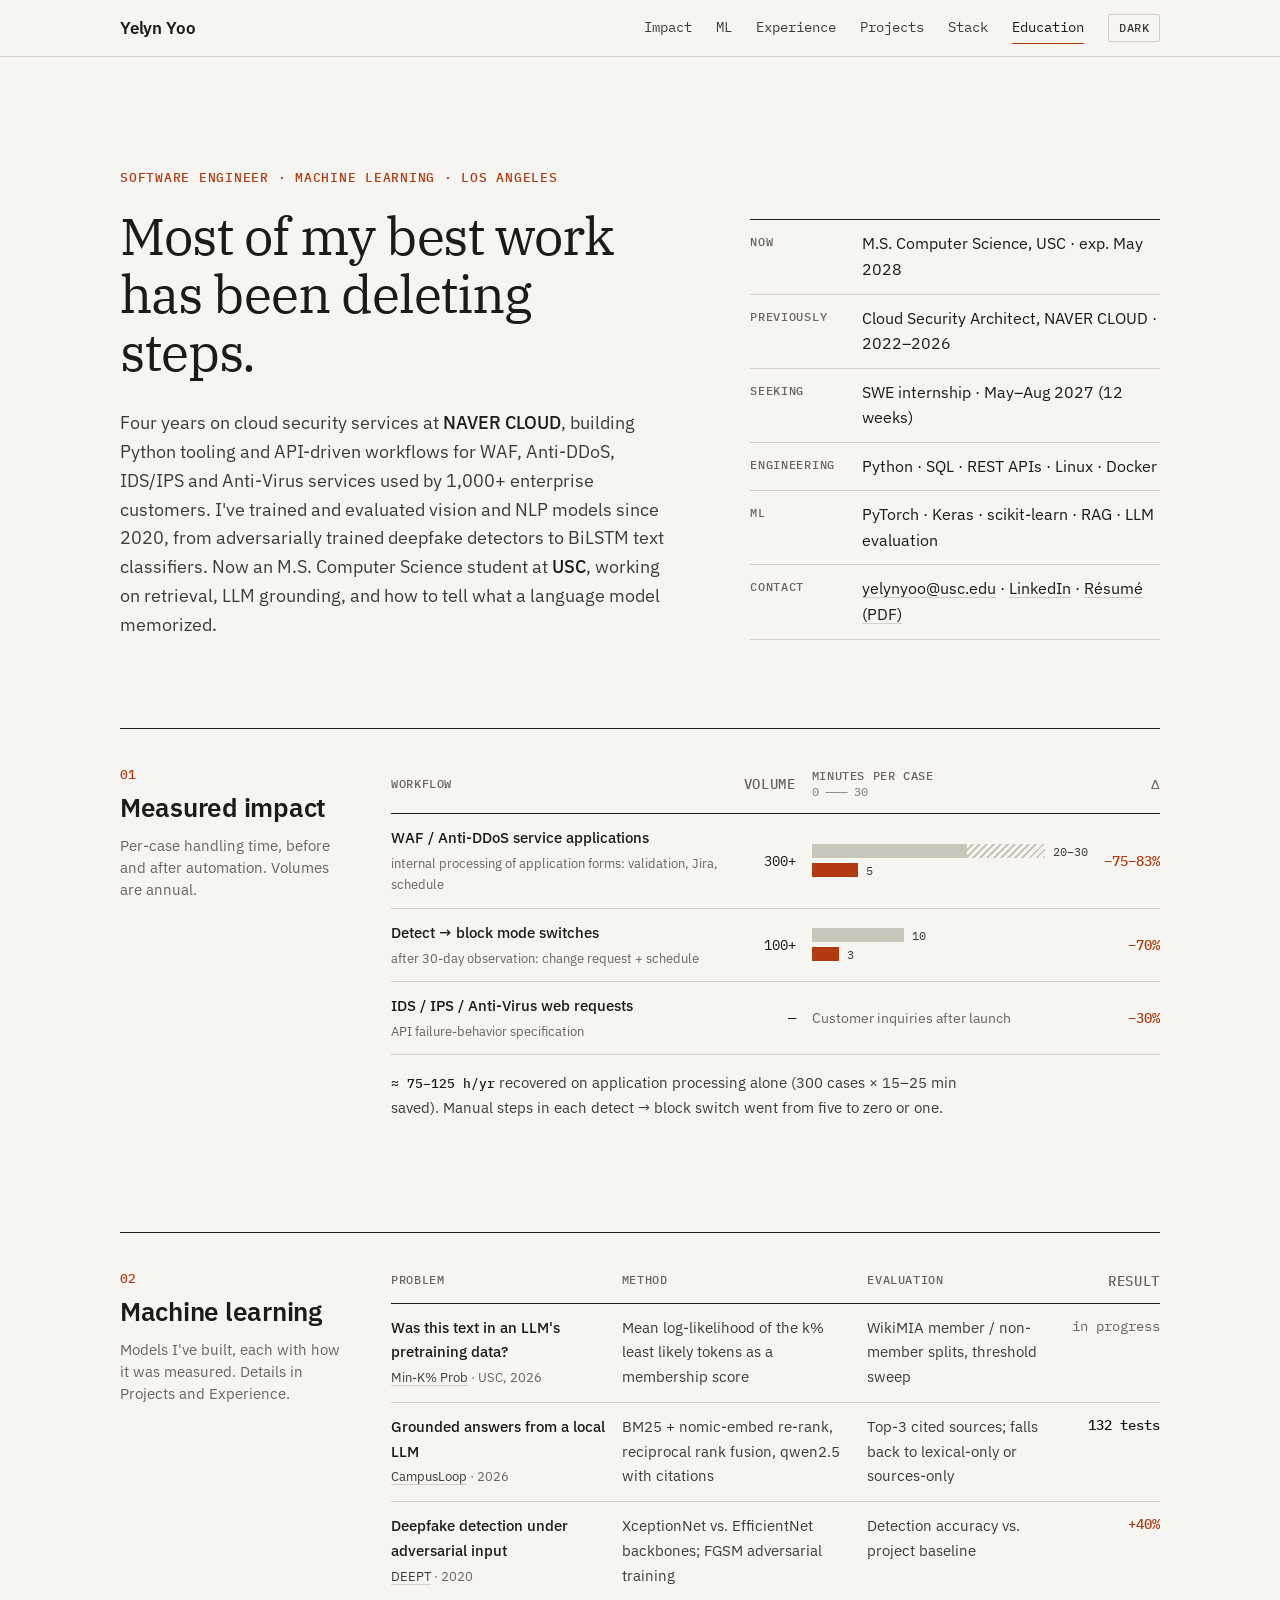
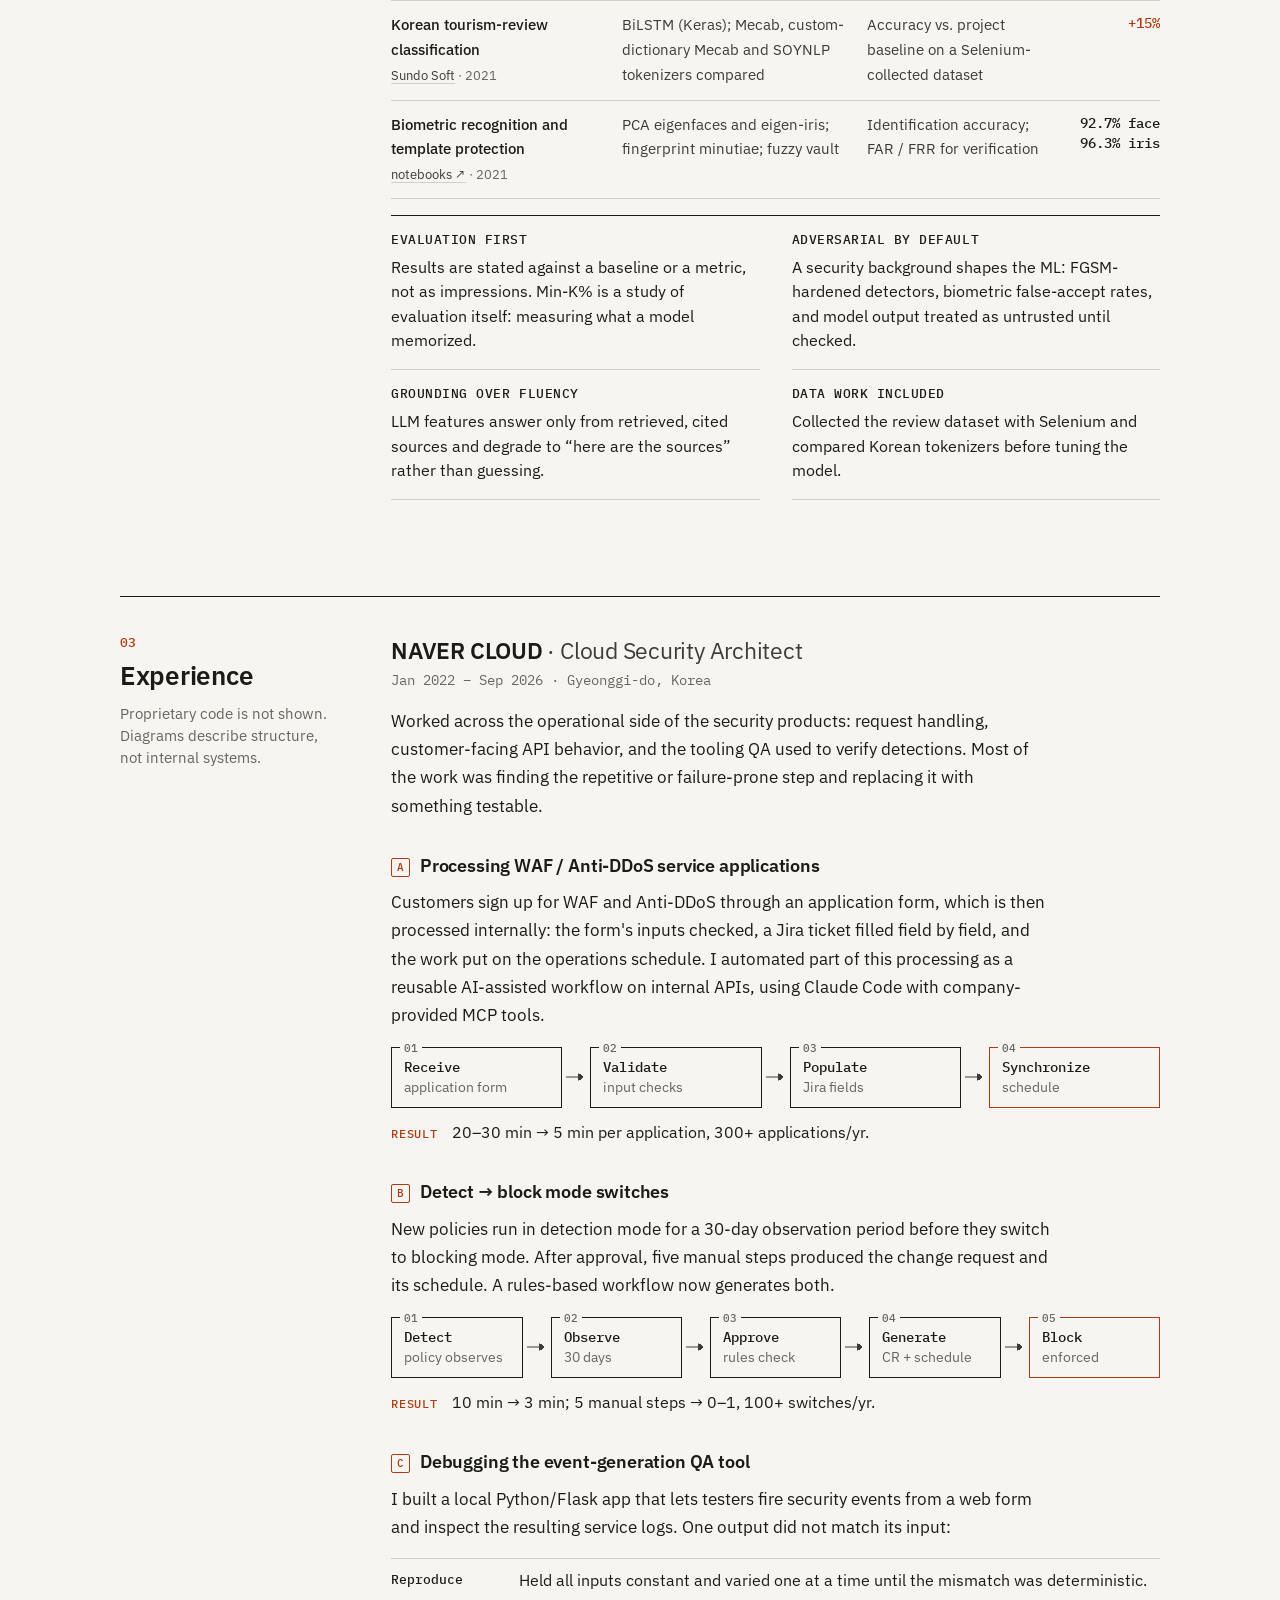
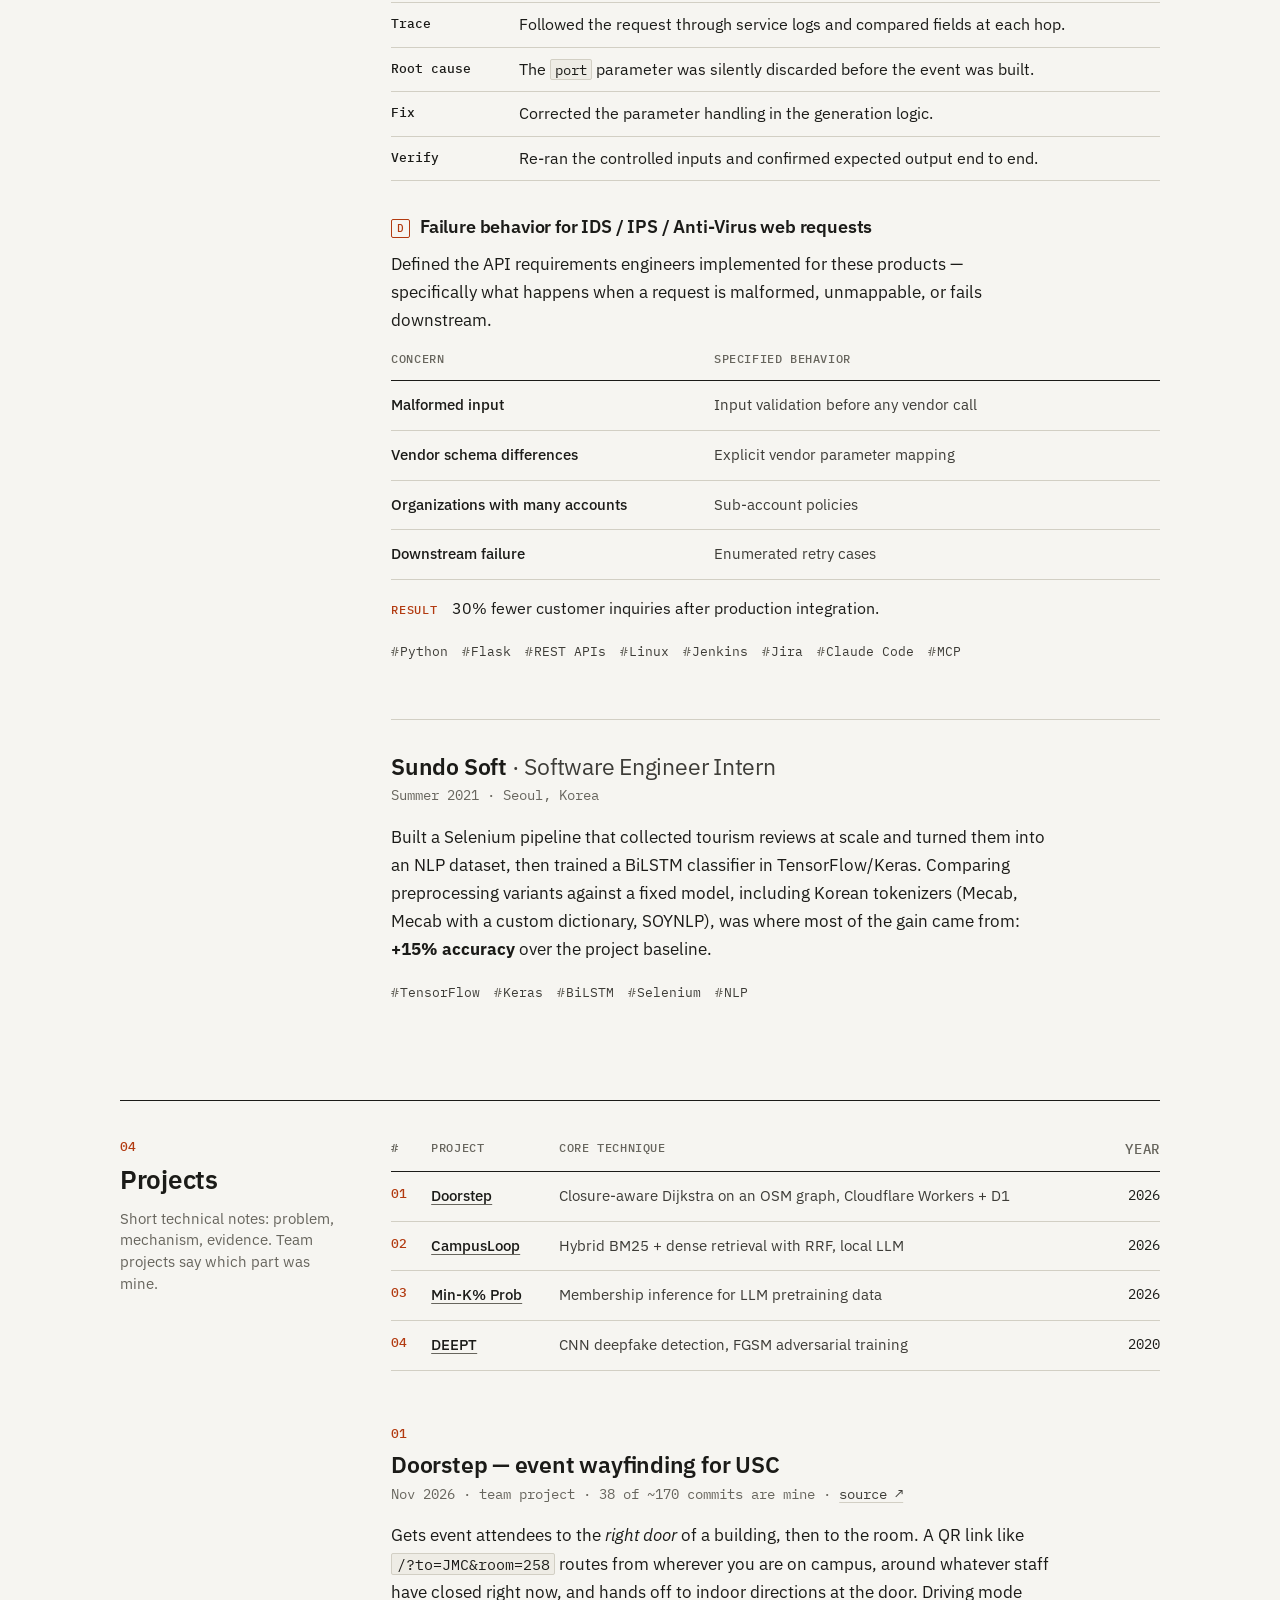
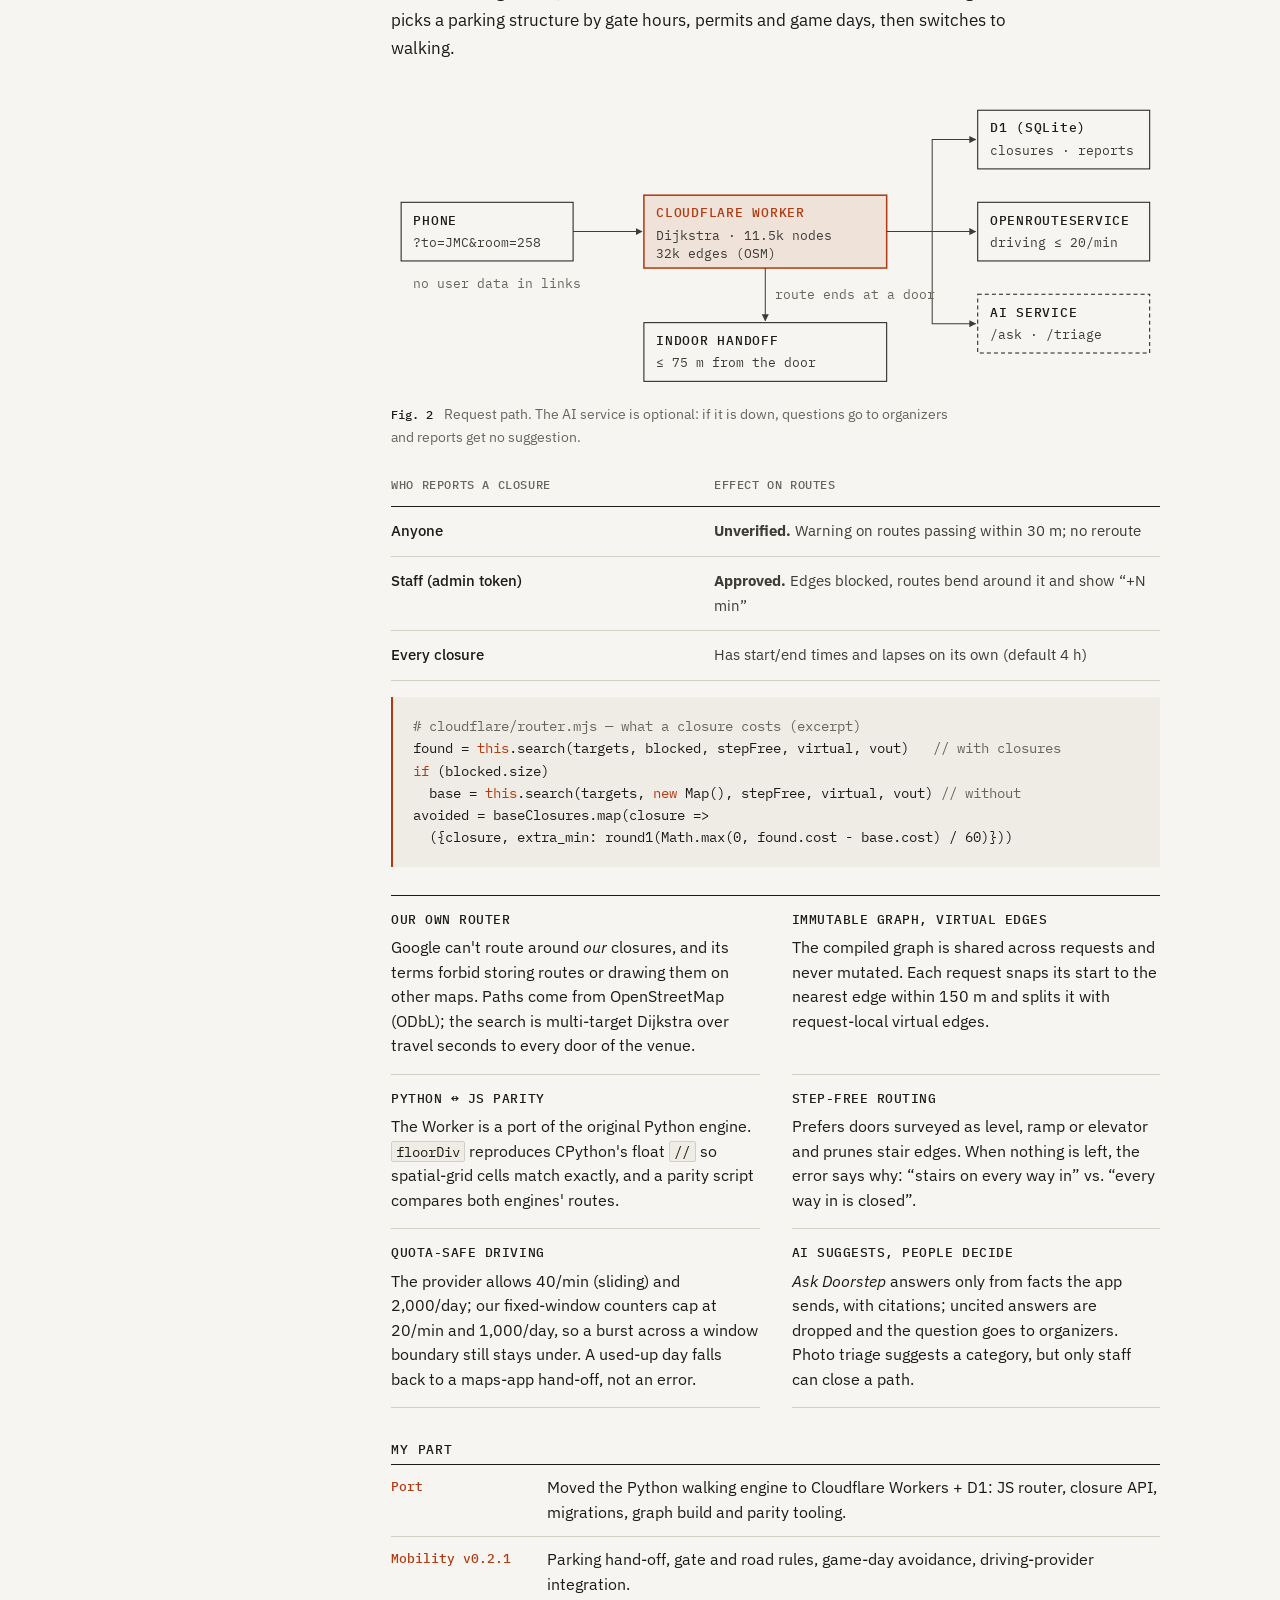
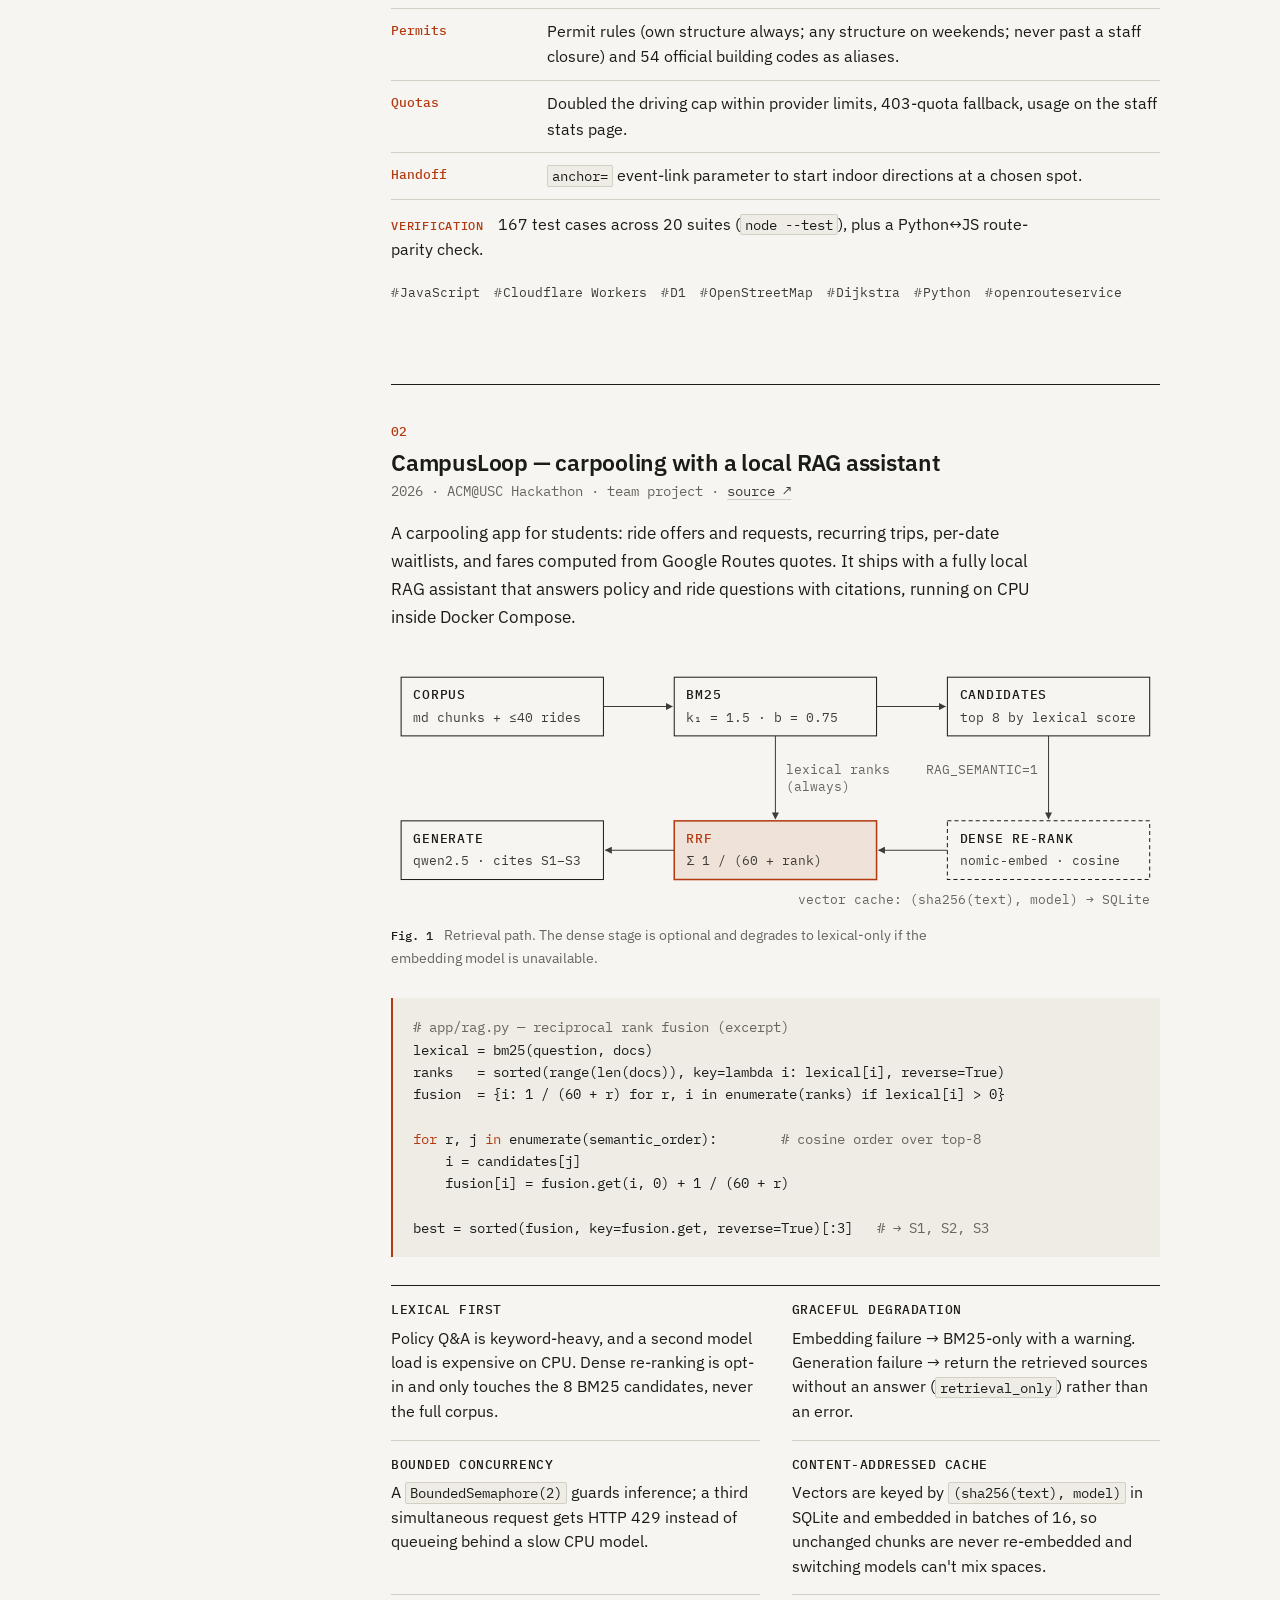
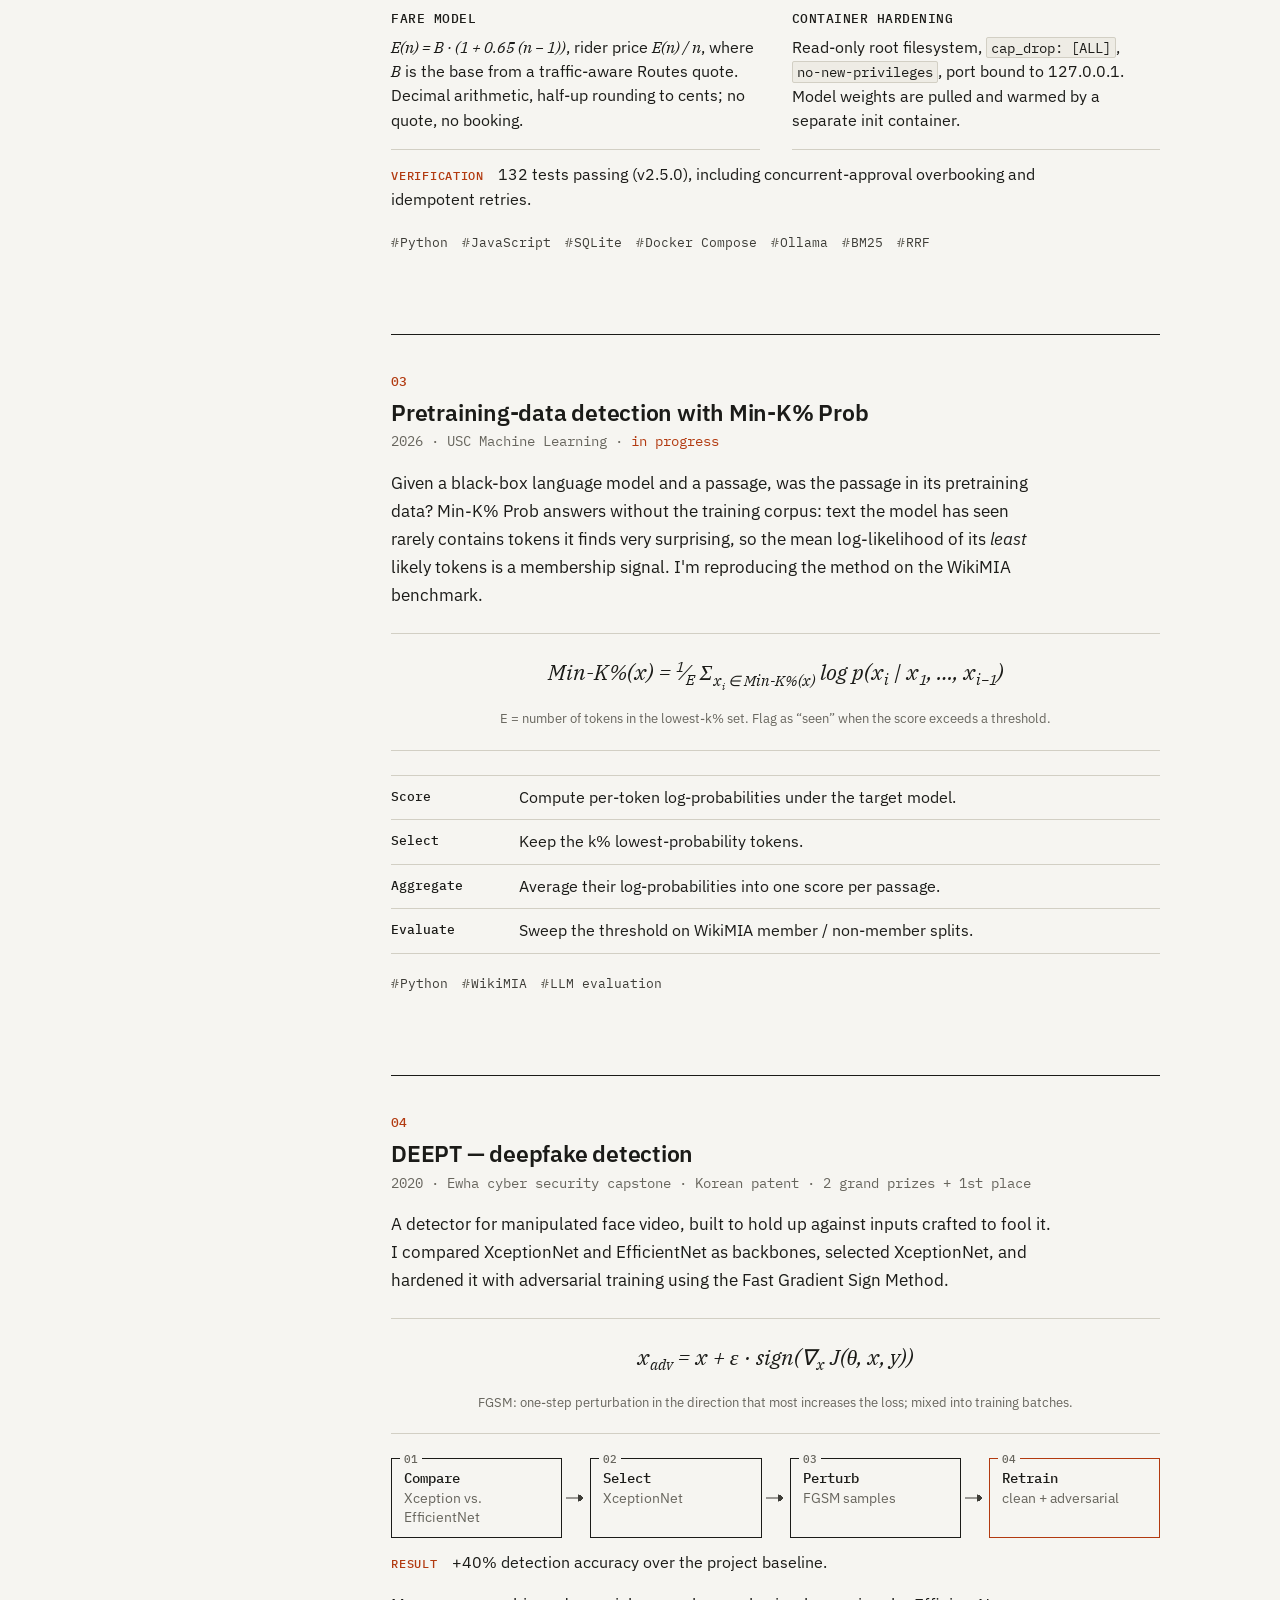
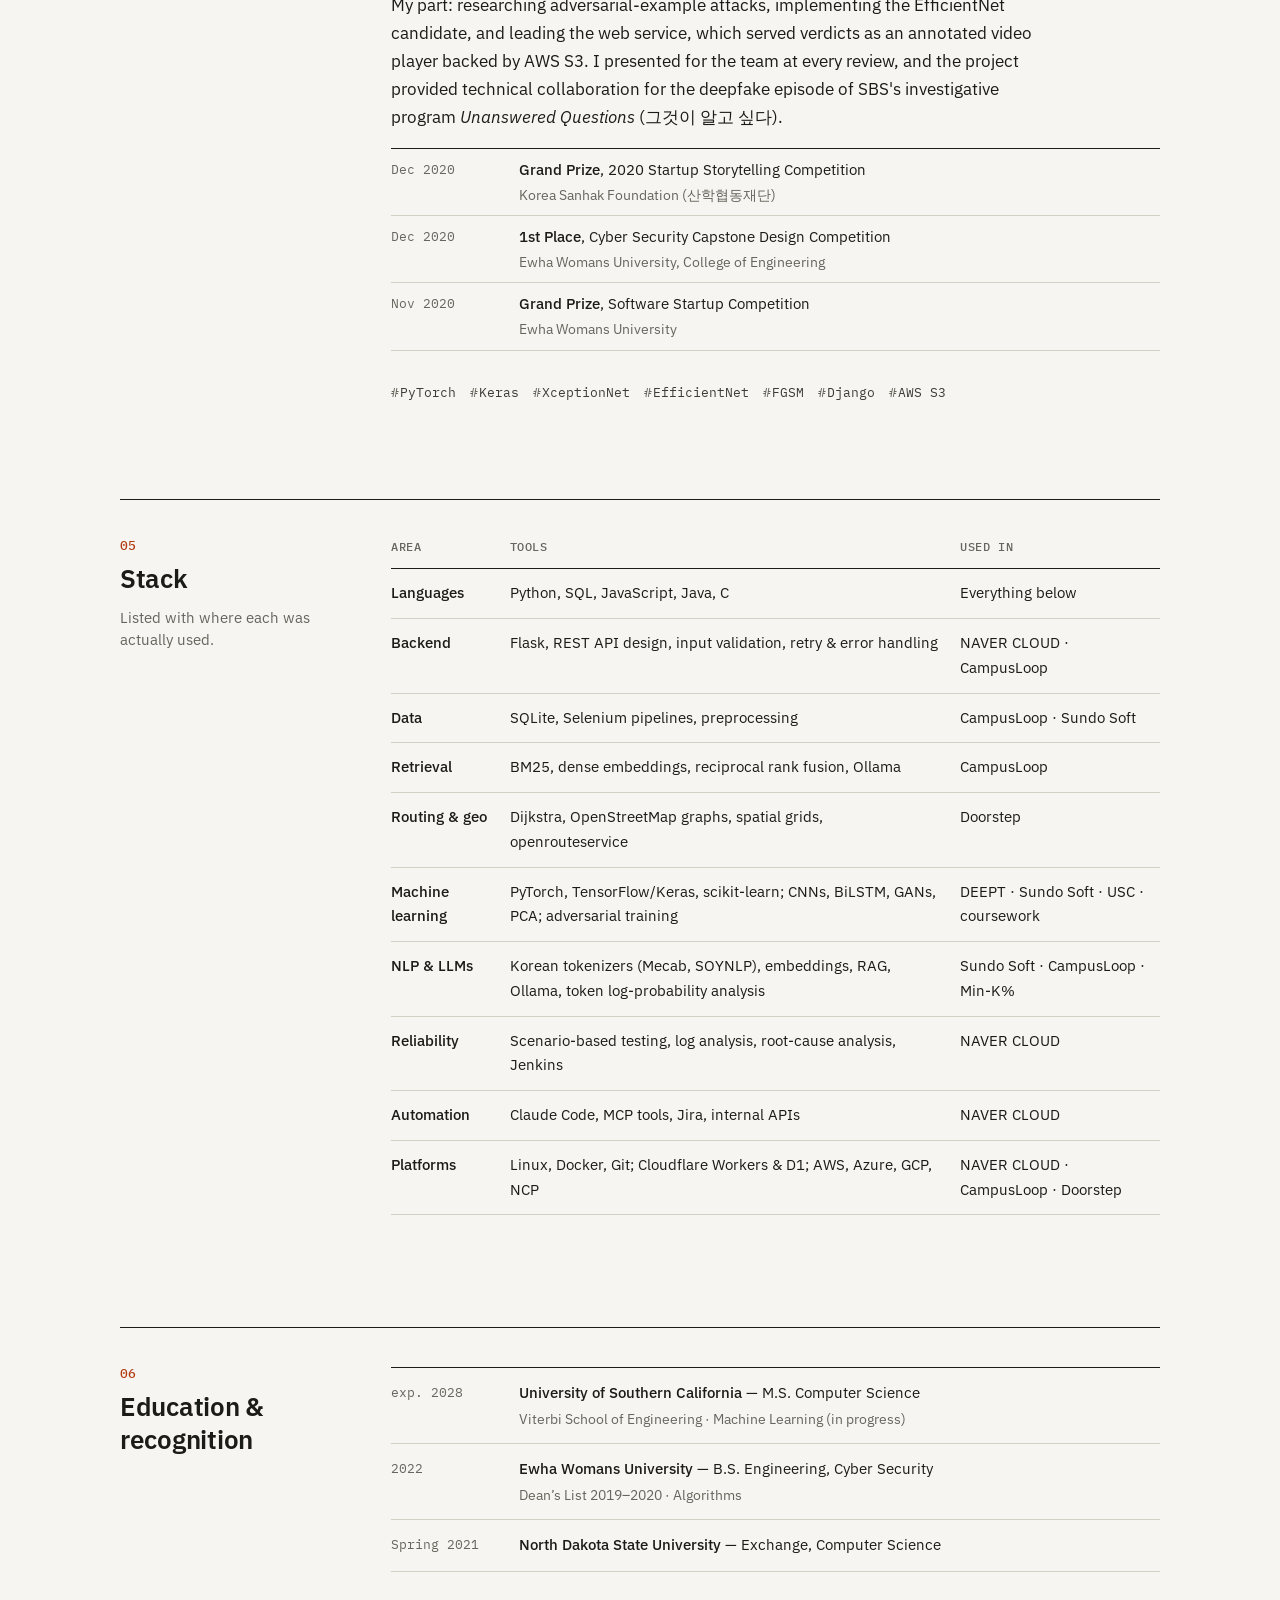
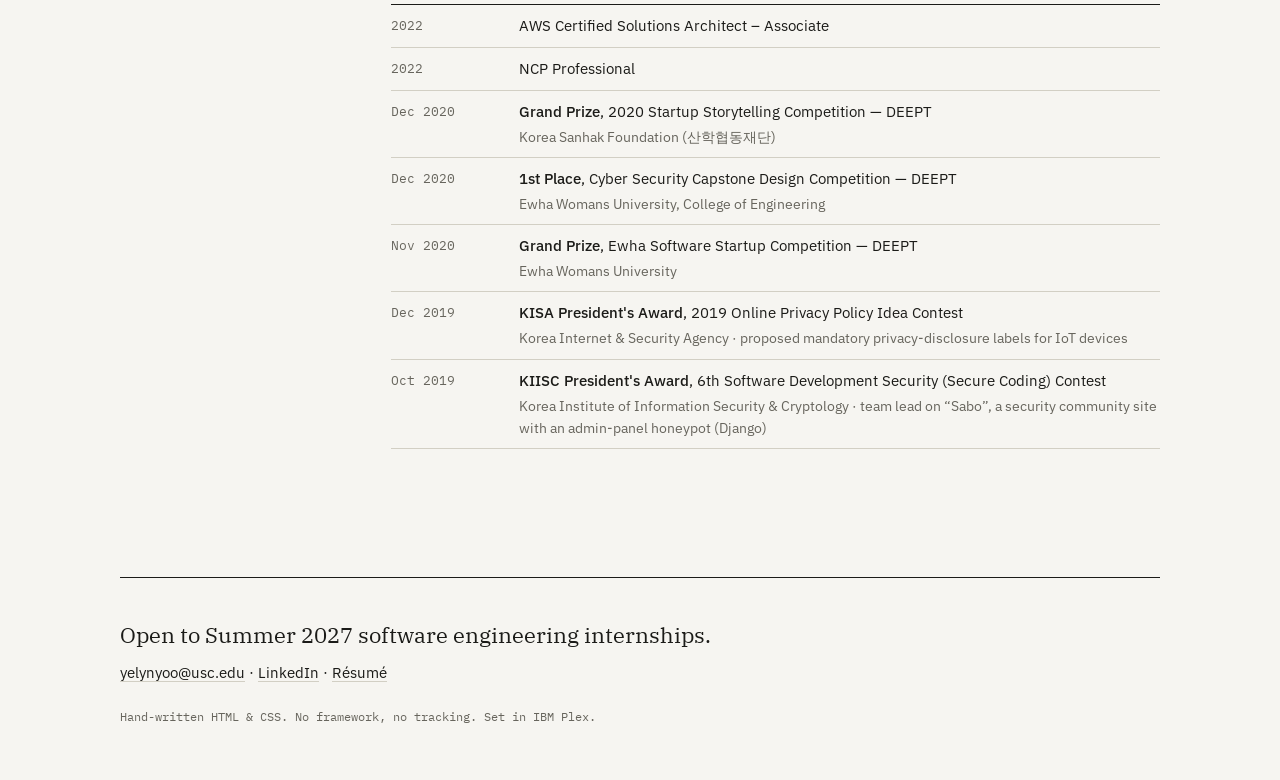
==== index.html @ 67760df7 "Make ML work visible: new Machine learning section Add a section right after Impact listing each mod" ====
<!doctype html>
<html lang="en">
  <head>
    <meta charset="utf-8" />
    <meta name="viewport" content="width=device-width, initial-scale=1" />
    <meta
      name="description"
      content="Yelyn Yoo — USC Computer Science M.S. student and former NAVER CLOUD engineer. Cloud security automation, backend tooling, retrieval systems, and ML evaluation."
    />
    <meta name="author" content="Yelyn Yoo" />
    <meta name="theme-color" content="#f6f5f1" />
    <meta property="og:title" content="Yelyn Yoo — Software Engineer" />
    <meta
      property="og:description"
      content="Cloud security automation, backend tooling, retrieval systems, and ML evaluation."
    />
    <meta property="og:type" content="website" />
    <title>Yelyn Yoo — Software Engineer</title>
    <link rel="icon" href="assets/favicon.svg" type="image/svg+xml" />
    <link rel="preconnect" href="https://fonts.googleapis.com" />
    <link rel="preconnect" href="https://fonts.gstatic.com" crossorigin />
    <link
      rel="stylesheet"
      href="https://fonts.googleapis.com/css2?family=IBM+Plex+Mono:wght@400;500&family=IBM+Plex+Sans:ital,wght@0,400;0,500;0,600;1,400&family=IBM+Plex+Serif:ital@0;1&display=swap"
    />
    <link rel="stylesheet" href="styles.css" />
    <script>
      (function () {
        try {
          var t = localStorage.getItem("yy-theme");
          if (t === "light" || t === "dark") document.documentElement.dataset.theme = t;
        } catch (e) {}
      })();
    </script>
    <script type="application/ld+json">
      {
        "@context": "https://schema.org",
        "@type": "Person",
        "name": "Yelyn Yoo",
        "email": "mailto:yelynyoo@usc.edu",
        "sameAs": ["https://www.linkedin.com/in/yelyn-yoo/"],
        "alumniOf": [
          { "@type": "CollegeOrUniversity", "name": "Ewha Womans University" },
          { "@type": "CollegeOrUniversity", "name": "North Dakota State University" }
        ],
        "affiliation": { "@type": "CollegeOrUniversity", "name": "University of Southern California" },
        "knowsAbout": [
          "Software Engineering",
          "Cloud Security",
          "Backend Development",
          "Information Retrieval",
          "Machine Learning Evaluation"
        ]
      }
    </script>
  </head>
  <body>
    <a class="skip-link" href="#main">Skip to content</a>

    <header class="site-header">
      <div class="wrap header-row">
        <a class="wordmark" href="#top">Yelyn Yoo</a>
        <nav class="site-nav" aria-label="Sections">
          <a href="#impact">Impact</a>
          <a href="#ml">ML</a>
          <a href="#experience">Experience</a>
          <a href="#projects">Projects</a>
          <a href="#stack">Stack</a>
          <a href="#education">Education</a>
        </nav>
        <button class="theme-toggle" type="button" aria-label="Toggle color theme">
          <span class="theme-label">Theme</span>
        </button>
      </div>
    </header>

    <main id="main">
      <!-- ───────────────────────── Intro ───────────────────────── -->
      <section class="intro wrap" id="top" aria-labelledby="intro-title">
        <div class="intro-text">
          <p class="kicker">Software Engineer · Machine Learning · Los Angeles</p>
          <h1 id="intro-title">
            Most of my best work has been deleting steps.
          </h1>
          <p class="lede">
            Four years on cloud security services at <strong>NAVER CLOUD</strong>, building
            Python tooling and API-driven workflows for WAF, Anti-DDoS, IDS/IPS and Anti-Virus
            services used by 1,000+ enterprise customers. I've trained and evaluated vision and NLP models
            since 2020, from adversarially trained deepfake detectors to BiLSTM text classifiers. Now an
            M.S. Computer Science student at <strong>USC</strong>, working on retrieval, LLM grounding, and
            how to tell what a language model memorized.
          </p>
        </div>

        <dl class="spec">
          <div><dt>Now</dt><dd>M.S. Computer Science, USC · exp. May 2028</dd></div>
          <div><dt>Previously</dt><dd>Cloud Security Architect, NAVER CLOUD · 2022–2026</dd></div>
          <div><dt>Seeking</dt><dd>SWE internship · May–Aug 2027 (12 weeks)</dd></div>
          <div><dt>Engineering</dt><dd>Python · SQL · REST APIs · Linux · Docker</dd></div>
          <div><dt>ML</dt><dd>PyTorch · Keras · scikit-learn · RAG · LLM evaluation</dd></div>
          <div>
            <dt>Contact</dt>
            <dd>
              <a href="mailto:yelynyoo@usc.edu">yelynyoo@usc.edu</a> ·
              <a href="https://www.linkedin.com/in/yelyn-yoo/" target="_blank" rel="noreferrer">LinkedIn</a> ·
              <a href="assets/Yelyn_Yoo_Resume.pdf" download>Résumé (PDF)</a>
            </dd>
          </div>
        </dl>
      </section>

      <!-- ───────────────────────── 01 Impact ───────────────────────── -->
      <section class="block wrap" id="impact" aria-labelledby="impact-title">
        <header class="block-head">
          <span class="block-no">01</span>
          <h2 id="impact-title">Measured impact</h2>
          <p class="block-note">Per-case handling time, before and after automation. Volumes are annual.</p>
        </header>

        <div class="block-body">
          <div class="table-scroll">
            <table class="impact">
              <thead>
                <tr>
                  <th scope="col">Workflow</th>
                  <th scope="col" class="num">Volume</th>
                  <th scope="col" class="chart-col">Minutes per case <span class="axis">0 ─── 30</span></th>
                  <th scope="col" class="num">Δ</th>
                </tr>
              </thead>
              <tbody>
                <tr>
                  <th scope="row">
                    WAF / Anti-DDoS service applications
                    <small>internal processing of application forms: validation, Jira, schedule</small>
                  </th>
                  <td class="num">300+</td>
                  <td>
                    <div class="bars" role="img" aria-label="Before: 20 to 30 minutes. After: 5 minutes.">
                      <div class="bar is-before"><i style="width: 66.67%"></i><i class="range" style="width: 33.33%"></i><em>20–30</em></div>
                      <div class="bar is-after"><i style="width: 16.67%"></i><em>5</em></div>
                    </div>
                  </td>
                  <td class="num delta">−75–83%</td>
                </tr>
                <tr>
                  <th scope="row">
                    Detect → block mode switches
                    <small>after 30-day observation: change request + schedule</small>
                  </th>
                  <td class="num">100+</td>
                  <td>
                    <div class="bars" role="img" aria-label="Before: 10 minutes. After: 3 minutes.">
                      <div class="bar is-before"><i style="width: 33.33%"></i><em>10</em></div>
                      <div class="bar is-after"><i style="width: 10%"></i><em>3</em></div>
                    </div>
                  </td>
                  <td class="num delta">−70%</td>
                </tr>
                <tr>
                  <th scope="row">
                    IDS / IPS / Anti-Virus web requests
                    <small>API failure-behavior specification</small>
                  </th>
                  <td class="num">—</td>
                  <td class="text-cell">Customer inquiries after launch</td>
                  <td class="num delta">−30%</td>
                </tr>
              </tbody>
            </table>
          </div>
          <p class="footnote">
            <span class="mono">≈ 75–125 h/yr</span> recovered on application processing alone
            (300 cases × 15–25 min saved). Manual steps in each detect → block switch went from five to
            zero or one.
          </p>
        </div>
      </section>

      <!-- ───────────────────────── 02 Machine learning ───────────────────────── -->
      <section class="block wrap" id="ml" aria-labelledby="ml-title">
        <header class="block-head">
          <span class="block-no">02</span>
          <h2 id="ml-title">Machine learning</h2>
          <p class="block-note">Models I've built, each with how it was measured. Details in Projects and Experience.</p>
        </header>

        <div class="block-body">
          <div class="table-scroll">
            <table class="ml">
              <thead>
                <tr>
                  <th scope="col">Problem</th>
                  <th scope="col">Method</th>
                  <th scope="col">Evaluation</th>
                  <th scope="col" class="num">Result</th>
                </tr>
              </thead>
              <tbody>
                <tr>
                  <th scope="row">Was this text in an LLM's pretraining data?<small><a href="#mink">Min-K% Prob</a> · USC, 2026</small></th>
                  <td>Mean log-likelihood of the k% least likely tokens as a membership score</td>
                  <td>WikiMIA member / non-member splits, threshold sweep</td>
                  <td class="num muted">in progress</td>
                </tr>
                <tr>
                  <th scope="row">Grounded answers from a local LLM<small><a href="#campusloop">CampusLoop</a> · 2026</small></th>
                  <td>BM25 + nomic-embed re-rank, reciprocal rank fusion, qwen2.5 with citations</td>
                  <td>Top-3 cited sources; falls back to lexical-only or sources-only</td>
                  <td class="num">132 tests</td>
                </tr>
                <tr>
                  <th scope="row">Deepfake detection under adversarial input<small><a href="#deept">DEEPT</a> · 2020</small></th>
                  <td>XceptionNet vs. EfficientNet backbones; FGSM adversarial training</td>
                  <td>Detection accuracy vs. project baseline</td>
                  <td class="num delta">+40%</td>
                </tr>
                <tr>
                  <th scope="row">Korean tourism-review classification<small><a href="#experience">Sundo Soft</a> · 2021</small></th>
                  <td>BiLSTM (Keras); Mecab, custom-dictionary Mecab and SOYNLP tokenizers compared</td>
                  <td>Accuracy vs. project baseline on a Selenium-collected dataset</td>
                  <td class="num delta">+15%</td>
                </tr>
                <tr>
                  <th scope="row">Biometric recognition and template protection<small><a href="https://github.com/yelynew/Biological-authentication-security-and-machine-learning" target="_blank" rel="noreferrer">notebooks ↗</a> · 2021</small></th>
                  <td>PCA eigenfaces and eigen-iris; fingerprint minutiae; fuzzy vault</td>
                  <td>Identification accuracy; FAR / FRR for verification</td>
                  <td class="num">92.7% face<br />96.3% iris</td>
                </tr>
              </tbody>
            </table>
          </div>

          <dl class="decisions themes">
            <div>
              <dt>Evaluation first</dt>
              <dd>Results are stated against a baseline or a metric, not as impressions. Min-K% is a study of evaluation itself: measuring what a model memorized.</dd>
            </div>
            <div>
              <dt>Adversarial by default</dt>
              <dd>A security background shapes the ML: FGSM-hardened detectors, biometric false-accept rates, and model output treated as untrusted until checked.</dd>
            </div>
            <div>
              <dt>Grounding over fluency</dt>
              <dd>LLM features answer only from retrieved, cited sources and degrade to “here are the sources” rather than guessing.</dd>
            </div>
            <div>
              <dt>Data work included</dt>
              <dd>Collected the review dataset with Selenium and compared Korean tokenizers before tuning the model.</dd>
            </div>
          </dl>
        </div>
      </section>

      <!-- ───────────────────────── 03 Experience ───────────────────────── -->
      <section class="block wrap" id="experience" aria-labelledby="experience-title">
        <header class="block-head">
          <span class="block-no">03</span>
          <h2 id="experience-title">Experience</h2>
          <p class="block-note">Proprietary code is not shown. Diagrams describe structure, not internal systems.</p>
        </header>

        <div class="block-body">
          <article class="role">
            <header class="role-head">
              <h3>NAVER CLOUD <span>· Cloud Security Architect</span></h3>
              <p class="meta">Jan 2022 – Sep 2026 · Gyeonggi-do, Korea</p>
            </header>
            <p>
              Worked across the operational side of the security products: request handling, customer-facing
              API behavior, and the tooling QA used to verify detections. Most of the work was finding
              the repetitive or failure-prone step and replacing it with something testable.
            </p>

            <div class="case">
              <h4><span class="case-id">A</span> Processing WAF / Anti-DDoS service applications</h4>
              <p>
                Customers sign up for WAF and Anti-DDoS through an application form, which is then
                processed internally: the form's inputs checked, a Jira ticket filled field by field, and
                the work put on the operations schedule. I automated part of this processing as a
                reusable AI-assisted workflow on internal APIs, using Claude Code with company-provided
                MCP tools.
              </p>
              <ol class="flow" aria-label="Application processing flow">
                <li><b>Receive</b><span>application form</span></li>
                <li><b>Validate</b><span>input checks</span></li>
                <li><b>Populate</b><span>Jira fields</span></li>
                <li><b>Synchronize</b><span>schedule</span></li>
              </ol>
              <p class="result"><span>Result</span> 20–30 min → 5 min per application, 300+ applications/yr.</p>
            </div>

            <div class="case">
              <h4><span class="case-id">B</span> Detect → block mode switches</h4>
              <p>
                New policies run in detection mode for a 30-day observation period before they switch to
                blocking mode. After approval, five manual steps produced the change request and its
                schedule. A rules-based workflow now generates both.
              </p>
              <ol class="flow" aria-label="Detect to block switch flow">
                <li><b>Detect</b><span>policy observes</span></li>
                <li><b>Observe</b><span>30 days</span></li>
                <li><b>Approve</b><span>rules check</span></li>
                <li><b>Generate</b><span>CR + schedule</span></li>
                <li><b>Block</b><span>enforced</span></li>
              </ol>
              <p class="result"><span>Result</span> 10 min → 3 min; 5 manual steps → 0–1, 100+ switches/yr.</p>
            </div>

            <div class="case">
              <h4><span class="case-id">C</span> Debugging the event-generation QA tool</h4>
              <p>
                I built a local Python/Flask app that lets testers fire security events from a web form
                and inspect the resulting service logs. One output did not match its input:
              </p>
              <ol class="steps">
                <li><span>Reproduce</span><div>Held all inputs constant and varied one at a time until the mismatch was deterministic.</div></li>
                <li><span>Trace</span><div>Followed the request through service logs and compared fields at each hop.</div></li>
                <li><span>Root cause</span><div>The <code>port</code> parameter was silently discarded before the event was built.</div></li>
                <li><span>Fix</span><div>Corrected the parameter handling in the generation logic.</div></li>
                <li><span>Verify</span><div>Re-ran the controlled inputs and confirmed expected output end to end.</div></li>
              </ol>
            </div>

            <div class="case">
              <h4><span class="case-id">D</span> Failure behavior for IDS / IPS / Anti-Virus web requests</h4>
              <p>
                Defined the API requirements engineers implemented for these products — specifically
                what happens when a request is malformed, unmappable, or fails downstream.
              </p>
              <div class="table-scroll">
                <table class="spec-table">
                  <thead><tr><th scope="col">Concern</th><th scope="col">Specified behavior</th></tr></thead>
                  <tbody>
                    <tr><td>Malformed input</td><td>Input validation before any vendor call</td></tr>
                    <tr><td>Vendor schema differences</td><td>Explicit vendor parameter mapping</td></tr>
                    <tr><td>Organizations with many accounts</td><td>Sub-account policies</td></tr>
                    <tr><td>Downstream failure</td><td>Enumerated retry cases</td></tr>
                  </tbody>
                </table>
              </div>
              <p class="result"><span>Result</span> 30% fewer customer inquiries after production integration.</p>
            </div>

            <ul class="tags" aria-label="Technologies">
              <li>Python</li><li>Flask</li><li>REST APIs</li><li>Linux</li><li>Jenkins</li><li>Jira</li><li>Claude Code</li><li>MCP</li>
            </ul>
          </article>

          <article class="role">
            <header class="role-head">
              <h3>Sundo Soft <span>· Software Engineer Intern</span></h3>
              <p class="meta">Summer 2021 · Seoul, Korea</p>
            </header>
            <p>
              Built a Selenium pipeline that collected tourism reviews at scale and turned them into an
              NLP dataset, then trained a BiLSTM classifier in TensorFlow/Keras. Comparing preprocessing
              variants against a fixed model, including Korean tokenizers (Mecab, Mecab with a custom
              dictionary, SOYNLP), was where most of the gain came from:
              <strong>+15% accuracy</strong> over the project baseline.
            </p>
            <ul class="tags" aria-label="Technologies">
              <li>TensorFlow</li><li>Keras</li><li>BiLSTM</li><li>Selenium</li><li>NLP</li>
            </ul>
          </article>
        </div>
      </section>

      <!-- ───────────────────────── 03 Projects ───────────────────────── -->
      <section class="block wrap" id="projects" aria-labelledby="projects-title">
        <header class="block-head">
          <span class="block-no">04</span>
          <h2 id="projects-title">Projects</h2>
          <p class="block-note">Short technical notes: problem, mechanism, evidence. Team projects say which part was mine.</p>
        </header>

        <div class="block-body">
          <!-- Project index -->
          <div class="table-scroll">
            <table class="proj-index">
              <thead>
                <tr><th scope="col">#</th><th scope="col">Project</th><th scope="col">Core technique</th><th scope="col" class="num">Year</th></tr>
              </thead>
              <tbody>
                <tr><td class="idx">01</td><th scope="row"><a href="#doorstep">Doorstep</a></th><td>Closure-aware Dijkstra on an OSM graph, Cloudflare Workers + D1</td><td class="num">2026</td></tr>
                <tr><td class="idx">02</td><th scope="row"><a href="#campusloop">CampusLoop</a></th><td>Hybrid BM25 + dense retrieval with RRF, local LLM</td><td class="num">2026</td></tr>
                <tr><td class="idx">03</td><th scope="row"><a href="#mink">Min-K% Prob</a></th><td>Membership inference for LLM pretraining data</td><td class="num">2026</td></tr>
                <tr><td class="idx">04</td><th scope="row"><a href="#deept">DEEPT</a></th><td>CNN deepfake detection, FGSM adversarial training</td><td class="num">2020</td></tr>
              </tbody>
            </table>
          </div>

          <!-- Doorstep -->
          <article class="project" id="doorstep">
            <header class="project-head">
              <p class="proj-no">01</p>
              <h3>Doorstep — event wayfinding for USC</h3>
              <p class="meta">
                Nov 2026 · team project · 38 of ~170 commits are mine ·
                <a href="https://github.com/vinayaktiwariug20/AIatUSC" target="_blank" rel="noreferrer">source ↗</a>
              </p>
            </header>
            <p>
              Gets event attendees to the <em>right door</em> of a building, then to the room. A QR link like
              <code>/?to=JMC&amp;room=258</code> routes from wherever you are on campus, around whatever staff
              have closed right now, and hands off to indoor directions at the door. Driving mode picks a
              parking structure by gate hours, permits and game days, then switches to walking.
            </p>

            <figure class="diagram">
              <svg viewBox="0 0 760 300" role="img" aria-labelledby="fig2-t fig2-d">
                <title id="fig2-t">Doorstep architecture</title>
                <desc id="fig2-d">A phone opens an event link. A Cloudflare Worker runs Dijkstra on a compiled OpenStreetMap graph, reading closures and reports from D1, calling openrouteservice for driving and a separate AI service for questions and photo triage. Within 75 metres of the door, the route hands off to indoor navigation.</desc>
                <defs>
                  <marker id="arr2" viewBox="0 0 10 10" refX="9" refY="5" markerWidth="7" markerHeight="7" orient="auto-start-reverse">
                    <path d="M0 0 L10 5 L0 10 z" class="d-head" />
                  </marker>
                </defs>
                <g class="d-box"><rect x="10" y="111" width="170" height="58" /><text x="22" y="133" class="d-k">PHONE</text><text x="22" y="155">?to=JMC&amp;room=258</text></g>
                <g class="d-box d-acc"><rect x="250" y="104" width="240" height="72" /><text x="262" y="126" class="d-k">CLOUDFLARE WORKER</text><text x="262" y="148">Dijkstra · 11.5k nodes</text><text x="262" y="166">32k edges (OSM)</text></g>
                <g class="d-box"><rect x="580" y="20" width="170" height="58" /><text x="592" y="42" class="d-k">D1 (SQLite)</text><text x="592" y="64">closures · reports</text></g>
                <g class="d-box"><rect x="580" y="111" width="170" height="58" /><text x="592" y="133" class="d-k">OPENROUTESERVICE</text><text x="592" y="155">driving ≤ 20/min</text></g>
                <g class="d-box d-opt"><rect x="580" y="202" width="170" height="58" /><text x="592" y="224" class="d-k">AI SERVICE</text><text x="592" y="246">/ask · /triage</text></g>
                <g class="d-box"><rect x="250" y="230" width="240" height="58" /><text x="262" y="252" class="d-k">INDOOR HANDOFF</text><text x="262" y="274">≤ 75 m from the door</text></g>
                <line x1="180" y1="140" x2="248" y2="140" class="d-edge" marker-end="url(#arr2)" />
                <path d="M490 140 H535 V49 H578" class="d-edge" fill="none" marker-end="url(#arr2)" />
                <line x1="535" y1="140" x2="578" y2="140" class="d-edge" marker-end="url(#arr2)" />
                <path d="M535 140 V231 H578" class="d-edge" fill="none" marker-end="url(#arr2)" />
                <line x1="370" y1="176" x2="370" y2="228" class="d-edge" marker-end="url(#arr2)" />
                <text x="380" y="207" class="d-note">route ends at a door</text>
                <text x="22" y="196" class="d-note">no user data in links</text>
              </svg>
              <figcaption><span>Fig. 2</span> Request path. The AI service is optional: if it is down, questions go to organizers and reports get no suggestion.</figcaption>
            </figure>

            <div class="table-scroll">
              <table class="spec-table">
                <thead><tr><th scope="col">Who reports a closure</th><th scope="col">Effect on routes</th></tr></thead>
                <tbody>
                  <tr><td>Anyone</td><td><strong>Unverified.</strong> Warning on routes passing within 30 m; no reroute</td></tr>
                  <tr><td>Staff (admin token)</td><td><strong>Approved.</strong> Edges blocked, routes bend around it and show “+N min”</td></tr>
                  <tr><td>Every closure</td><td>Has start/end times and lapses on its own (default 4 h)</td></tr>
                </tbody>
              </table>
            </div>

            <pre class="code" aria-label="Pricing a closure, excerpt from cloudflare/router.mjs"><code><span class="c"># cloudflare/router.mjs — what a closure costs (excerpt)</span>
found = <span class="k">this</span>.search(targets, blocked, stepFree, virtual, vout)   <span class="c">// with closures</span>
<span class="k">if</span> (blocked.size)
  base = <span class="k">this</span>.search(targets, <span class="k">new</span> Map(), stepFree, virtual, vout) <span class="c">// without</span>
avoided = baseClosures.map(closure =&gt;
  ({closure, extra_min: round1(Math.max(0, found.cost - base.cost) / 60)}))</code></pre>

            <dl class="decisions">
              <div>
                <dt>Our own router</dt>
                <dd>
                  Google can't route around <em>our</em> closures, and its terms forbid storing routes or drawing
                  them on other maps. Paths come from OpenStreetMap (ODbL); the search is multi-target Dijkstra
                  over travel seconds to every door of the venue.
                </dd>
              </div>
              <div>
                <dt>Immutable graph, virtual edges</dt>
                <dd>
                  The compiled graph is shared across requests and never mutated. Each request snaps its start to
                  the nearest edge within 150 m and splits it with request-local virtual edges.
                </dd>
              </div>
              <div>
                <dt>Python ↔ JS parity</dt>
                <dd>
                  The Worker is a port of the original Python engine. <code>floorDiv</code> reproduces CPython's
                  float <code>//</code> so spatial-grid cells match exactly, and a parity script compares both
                  engines' routes.
                </dd>
              </div>
              <div>
                <dt>Step-free routing</dt>
                <dd>
                  Prefers doors surveyed as level, ramp or elevator and prunes stair edges. When nothing is left,
                  the error says why: “stairs on every way in” vs. “every way in is closed”.
                </dd>
              </div>
              <div>
                <dt>Quota-safe driving</dt>
                <dd>
                  The provider allows 40/min (sliding) and 2,000/day; our fixed-window counters cap at 20/min and
                  1,000/day, so a burst across a window boundary still stays under. A used-up day falls back to
                  a maps-app hand-off, not an error.
                </dd>
              </div>
              <div>
                <dt>AI suggests, people decide</dt>
                <dd>
                  <em>Ask Doorstep</em> answers only from facts the app sends, with citations; uncited answers
                  are dropped and the question goes to organizers. Photo triage suggests a category, but only
                  staff can close a path.
                </dd>
              </div>
            </dl>

            <h4 class="sub">My part</h4>
            <ul class="contrib">
              <li><span>Port</span><div>Moved the Python walking engine to Cloudflare Workers + D1: JS router, closure API, migrations, graph build and parity tooling.</div></li>
              <li><span>Mobility v0.2.1</span><div>Parking hand-off, gate and road rules, game-day avoidance, driving-provider integration.</div></li>
              <li><span>Permits</span><div>Permit rules (own structure always; any structure on weekends; never past a staff closure) and 54 official building codes as aliases.</div></li>
              <li><span>Quotas</span><div>Doubled the driving cap within provider limits, 403-quota fallback, usage on the staff stats page.</div></li>
              <li><span>Handoff</span><div><code>anchor=</code> event-link parameter to start indoor directions at a chosen spot.</div></li>
            </ul>
            <p class="result"><span>Verification</span> 167 test cases across 20 suites (<code>node --test</code>), plus a Python↔JS route-parity check.</p>
            <ul class="tags" aria-label="Technologies">
              <li>JavaScript</li><li>Cloudflare Workers</li><li>D1</li><li>OpenStreetMap</li><li>Dijkstra</li><li>Python</li><li>openrouteservice</li>
            </ul>
          </article>

          <!-- CampusLoop -->
          <article class="project" id="campusloop">
            <header class="project-head">
              <p class="proj-no">02</p>
              <h3>CampusLoop — carpooling with a local RAG assistant</h3>
              <p class="meta">
                2026 · ACM@USC Hackathon · team project ·
                <a href="https://github.com/Orzzzzzn/CampusLoop" target="_blank" rel="noreferrer">source ↗</a>
              </p>
            </header>
            <p>
              A carpooling app for students: ride offers and requests, recurring trips, per-date waitlists,
              and fares computed from Google Routes quotes. It ships with a fully local RAG assistant that
              answers policy and ride questions with citations, running on CPU inside Docker Compose.
            </p>

            <figure class="diagram">
              <svg viewBox="0 0 760 252" role="img" aria-labelledby="fig1-t fig1-d">
                <title id="fig1-t">CampusLoop retrieval pipeline</title>
                <desc id="fig1-d">Corpus of policy chunks and up to 40 rides is scored with BM25. The top 8 candidates are optionally re-ranked by embedding cosine similarity. Both rankings are fused with reciprocal rank fusion, and the top 3 sources are passed to a local Qwen model with citations.</desc>
                <defs>
                  <marker id="arr" viewBox="0 0 10 10" refX="9" refY="5" markerWidth="7" markerHeight="7" orient="auto-start-reverse">
                    <path d="M0 0 L10 5 L0 10 z" class="d-head" />
                  </marker>
                </defs>
                <!-- row 1 -->
                <g class="d-box"><rect x="10" y="18" width="200" height="58" /><text x="22" y="40" class="d-k">CORPUS</text><text x="22" y="62">md chunks + ≤40 rides</text></g>
                <g class="d-box"><rect x="280" y="18" width="200" height="58" /><text x="292" y="40" class="d-k">BM25</text><text x="292" y="62">k₁ = 1.5 · b = 0.75</text></g>
                <g class="d-box"><rect x="550" y="18" width="200" height="58" /><text x="562" y="40" class="d-k">CANDIDATES</text><text x="562" y="62">top 8 by lexical score</text></g>
                <!-- row 2 -->
                <g class="d-box d-opt"><rect x="550" y="160" width="200" height="58" /><text x="562" y="182" class="d-k">DENSE RE-RANK</text><text x="562" y="204">nomic-embed · cosine</text></g>
                <g class="d-box d-acc"><rect x="280" y="160" width="200" height="58" /><text x="292" y="182" class="d-k">RRF</text><text x="292" y="204">Σ 1 / (60 + rank)</text></g>
                <g class="d-box"><rect x="10" y="160" width="200" height="58" /><text x="22" y="182" class="d-k">GENERATE</text><text x="22" y="204">qwen2.5 · cites S1–S3</text></g>
                <!-- edges -->
                <line x1="210" y1="47" x2="278" y2="47" class="d-edge" marker-end="url(#arr)" />
                <line x1="480" y1="47" x2="548" y2="47" class="d-edge" marker-end="url(#arr)" />
                <line x1="650" y1="76" x2="650" y2="158" class="d-edge" marker-end="url(#arr)" />
                <line x1="380" y1="76" x2="380" y2="158" class="d-edge" marker-end="url(#arr)" />
                <line x1="550" y1="189" x2="482" y2="189" class="d-edge" marker-end="url(#arr)" />
                <line x1="280" y1="189" x2="212" y2="189" class="d-edge" marker-end="url(#arr)" />
                <text x="390" y="114" class="d-note">lexical ranks</text>
                <text x="390" y="130" class="d-note">(always)</text>
                <text x="640" y="114" class="d-note" text-anchor="end">RAG_SEMANTIC=1</text>
                <text x="750" y="242" class="d-note" text-anchor="end">vector cache: (sha256(text), model) → SQLite</text>
              </svg>
              <figcaption><span>Fig. 1</span> Retrieval path. The dense stage is optional and degrades to lexical-only if the embedding model is unavailable.</figcaption>
            </figure>

            <pre class="code" aria-label="Reciprocal rank fusion, excerpt from app/rag.py"><code><span class="c"># app/rag.py — reciprocal rank fusion (excerpt)</span>
lexical = bm25(question, docs)
ranks   = sorted(range(len(docs)), key=lambda i: lexical[i], reverse=True)
fusion  = {i: 1 / (60 + r) for r, i in enumerate(ranks) if lexical[i] > 0}

<span class="k">for</span> r, j <span class="k">in</span> enumerate(semantic_order):        <span class="c"># cosine order over top-8</span>
    i = candidates[j]
    fusion[i] = fusion.get(i, 0) + 1 / (60 + r)

best = sorted(fusion, key=fusion.get, reverse=True)[:3]   <span class="c"># → S1, S2, S3</span></code></pre>

            <dl class="decisions">
              <div>
                <dt>Lexical first</dt>
                <dd>
                  Policy Q&amp;A is keyword-heavy, and a second model load is expensive on CPU. Dense
                  re-ranking is opt-in and only touches the 8 BM25 candidates, never the full corpus.
                </dd>
              </div>
              <div>
                <dt>Graceful degradation</dt>
                <dd>
                  Embedding failure → BM25-only with a warning. Generation failure → return the retrieved
                  sources without an answer (<code>retrieval_only</code>) rather than an error.
                </dd>
              </div>
              <div>
                <dt>Bounded concurrency</dt>
                <dd>
                  A <code>BoundedSemaphore(2)</code> guards inference; a third simultaneous request gets
                  HTTP 429 instead of queueing behind a slow CPU model.
                </dd>
              </div>
              <div>
                <dt>Content-addressed cache</dt>
                <dd>
                  Vectors are keyed by <code>(sha256(text), model)</code> in SQLite and embedded in batches
                  of 16, so unchanged chunks are never re-embedded and switching models can't mix spaces.
                </dd>
              </div>
              <div>
                <dt>Fare model</dt>
                <dd>
                  <span class="math">E(n) = B · (1 + 0.65 (n − 1))</span>, rider price
                  <span class="math">E(n) / n</span>, where <span class="math">B</span> is the base from a
                  traffic-aware Routes quote. Decimal arithmetic, half-up rounding to cents; no quote, no booking.
                </dd>
              </div>
              <div>
                <dt>Container hardening</dt>
                <dd>
                  Read-only root filesystem, <code>cap_drop: [ALL]</code>, <code>no-new-privileges</code>,
                  port bound to 127.0.0.1. Model weights are pulled and warmed by a separate init container.
                </dd>
              </div>
            </dl>
            <p class="result"><span>Verification</span> 132 tests passing (v2.5.0), including concurrent-approval overbooking and idempotent retries.</p>
            <ul class="tags" aria-label="Technologies">
              <li>Python</li><li>JavaScript</li><li>SQLite</li><li>Docker Compose</li><li>Ollama</li><li>BM25</li><li>RRF</li>
            </ul>
          </article>

          <!-- Min-K% -->
          <article class="project" id="mink">
            <header class="project-head">
              <p class="proj-no">03</p>
              <h3>Pretraining-data detection with Min-K% Prob</h3>
              <p class="meta">2026 · USC Machine Learning · <span class="status">in progress</span></p>
            </header>
            <p>
              Given a black-box language model and a passage, was the passage in its pretraining data?
              Min-K% Prob answers without the training corpus: text the model has seen rarely contains
              tokens it finds very surprising, so the mean log-likelihood of its <em>least</em> likely tokens
              is a membership signal. I'm reproducing the method on the WikiMIA benchmark.
            </p>
            <div class="equation" role="math" aria-label="Min-K percent of x equals one over E times the sum over the k percent lowest-probability tokens of log p of x i given the preceding tokens">
              <span>Min-K%(x) = <sup>1</sup>⁄<sub>E</sub> Σ<sub>x<sub>i</sub> ∈ Min-K%(x)</sub> log p(x<sub>i</sub> | x<sub>1</sub>, …, x<sub>i−1</sub>)</span>
              <small>E = number of tokens in the lowest-k% set. Flag as “seen” when the score exceeds a threshold.</small>
            </div>
            <ol class="steps">
              <li><span>Score</span><div>Compute per-token log-probabilities under the target model.</div></li>
              <li><span>Select</span><div>Keep the k% lowest-probability tokens.</div></li>
              <li><span>Aggregate</span><div>Average their log-probabilities into one score per passage.</div></li>
              <li><span>Evaluate</span><div>Sweep the threshold on WikiMIA member / non-member splits.</div></li>
            </ol>
            <ul class="tags" aria-label="Technologies"><li>Python</li><li>WikiMIA</li><li>LLM evaluation</li></ul>
          </article>
          <!-- DEEPT -->
          <article class="project" id="deept">
            <header class="project-head">
              <p class="proj-no">04</p>
              <h3>DEEPT — deepfake detection</h3>
              <p class="meta">2020 · Ewha cyber security capstone · Korean patent · 2 grand prizes + 1st place</p>
            </header>
            <p>
              A detector for manipulated face video, built to hold up against inputs crafted to fool it.
              I compared XceptionNet and EfficientNet as backbones, selected XceptionNet, and hardened it with
              adversarial training using the Fast Gradient Sign Method.
            </p>
            <div class="equation" role="math" aria-label="x adversarial equals x plus epsilon times the sign of the gradient of the loss with respect to x">
              <span>x<sub>adv</sub> = x + ε · sign(∇<sub>x</sub> J(θ, x, y))</span>
              <small>FGSM: one-step perturbation in the direction that most increases the loss; mixed into training batches.</small>
            </div>
            <ol class="flow" aria-label="DEEPT method">
              <li><b>Compare</b><span>Xception vs. EfficientNet</span></li>
              <li><b>Select</b><span>XceptionNet</span></li>
              <li><b>Perturb</b><span>FGSM samples</span></li>
              <li><b>Retrain</b><span>clean + adversarial</span></li>
            </ol>
            <p class="result"><span>Result</span> +40% detection accuracy over the project baseline.</p>
            <p>
              My part: researching adversarial-example attacks, implementing the EfficientNet candidate, and
              leading the web service, which served verdicts as an annotated video player backed by AWS S3.
              I presented for the team at every review, and the project provided technical collaboration for
              the deepfake episode of SBS's investigative program <em>Unanswered Questions</em>
              (그것이 알고 싶다).
            </p>
            <ul class="ledger compact">
              <li><span class="when">Dec 2020</span><div><strong>Grand Prize</strong>, 2020 Startup Storytelling Competition<small>Korea Sanhak Foundation (산학협동재단)</small></div></li>
              <li><span class="when">Dec 2020</span><div><strong>1st Place</strong>, Cyber Security Capstone Design Competition<small>Ewha Womans University, College of Engineering</small></div></li>
              <li><span class="when">Nov 2020</span><div><strong>Grand Prize</strong>, Software Startup Competition<small>Ewha Womans University</small></div></li>
            </ul>
            <ul class="tags" aria-label="Technologies"><li>PyTorch</li><li>Keras</li><li>XceptionNet</li><li>EfficientNet</li><li>FGSM</li><li>Django</li><li>AWS S3</li></ul>
          </article>

        </div>
      </section>

      <!-- ───────────────────────── 04 Stack ───────────────────────── -->
      <section class="block wrap" id="stack" aria-labelledby="stack-title">
        <header class="block-head">
          <span class="block-no">05</span>
          <h2 id="stack-title">Stack</h2>
          <p class="block-note">Listed with where each was actually used.</p>
        </header>
        <div class="block-body">
          <div class="table-scroll">
            <table class="stack">
              <thead>
                <tr><th scope="col">Area</th><th scope="col">Tools</th><th scope="col">Used in</th></tr>
              </thead>
              <tbody>
                <tr><th scope="row">Languages</th><td>Python, SQL, JavaScript, Java, C</td><td>Everything below</td></tr>
                <tr><th scope="row">Backend</th><td>Flask, REST API design, input validation, retry &amp; error handling</td><td>NAVER CLOUD · CampusLoop</td></tr>
                <tr><th scope="row">Data</th><td>SQLite, Selenium pipelines, preprocessing</td><td>CampusLoop · Sundo Soft</td></tr>
                <tr><th scope="row">Retrieval</th><td>BM25, dense embeddings, reciprocal rank fusion, Ollama</td><td>CampusLoop</td></tr>
                <tr><th scope="row">Routing &amp; geo</th><td>Dijkstra, OpenStreetMap graphs, spatial grids, openrouteservice</td><td>Doorstep</td></tr>
                <tr><th scope="row">Machine learning</th><td>PyTorch, TensorFlow/Keras, scikit-learn; CNNs, BiLSTM, GANs, PCA; adversarial training</td><td>DEEPT · Sundo Soft · USC · coursework</td></tr>
                <tr><th scope="row">NLP &amp; LLMs</th><td>Korean tokenizers (Mecab, SOYNLP), embeddings, RAG, Ollama, token log-probability analysis</td><td>Sundo Soft · CampusLoop · Min-K%</td></tr>
                <tr><th scope="row">Reliability</th><td>Scenario-based testing, log analysis, root-cause analysis, Jenkins</td><td>NAVER CLOUD</td></tr>
                <tr><th scope="row">Automation</th><td>Claude Code, MCP tools, Jira, internal APIs</td><td>NAVER CLOUD</td></tr>
                <tr><th scope="row">Platforms</th><td>Linux, Docker, Git; Cloudflare Workers &amp; D1; AWS, Azure, GCP, NCP</td><td>NAVER CLOUD · CampusLoop · Doorstep</td></tr>
              </tbody>
            </table>
          </div>
        </div>
      </section>

      <!-- ───────────────────────── 05 Education ───────────────────────── -->
      <section class="block wrap" id="education" aria-labelledby="education-title">
        <header class="block-head">
          <span class="block-no">06</span>
          <h2 id="education-title">Education &amp; recognition</h2>
        </header>
        <div class="block-body">
          <ul class="ledger">
            <li>
              <span class="when">exp. 2028</span>
              <div><strong>University of Southern California</strong> — M.S. Computer Science<small>Viterbi School of Engineering · Machine Learning (in progress)</small></div>
            </li>
            <li>
              <span class="when">2022</span>
              <div><strong>Ewha Womans University</strong> — B.S. Engineering, Cyber Security<small>Dean’s List 2019–2020 · Algorithms</small></div>
            </li>
            <li>
              <span class="when">Spring 2021</span>
              <div><strong>North Dakota State University</strong> — Exchange, Computer Science</div>
            </li>
          </ul>
          <ul class="ledger compact">
            <li><span class="when">2022</span><div>AWS Certified Solutions Architect – Associate</div></li>
            <li><span class="when">2022</span><div>NCP Professional</div></li>
            <li><span class="when">Dec 2020</span><div><strong>Grand Prize</strong>, 2020 Startup Storytelling Competition — DEEPT<small>Korea Sanhak Foundation (산학협동재단)</small></div></li>
            <li><span class="when">Dec 2020</span><div><strong>1st Place</strong>, Cyber Security Capstone Design Competition — DEEPT<small>Ewha Womans University, College of Engineering</small></div></li>
            <li><span class="when">Nov 2020</span><div><strong>Grand Prize</strong>, Ewha Software Startup Competition — DEEPT<small>Ewha Womans University</small></div></li>
            <li><span class="when">Dec 2019</span><div><strong>KISA President's Award</strong>, 2019 Online Privacy Policy Idea Contest<small>Korea Internet &amp; Security Agency · proposed mandatory privacy-disclosure labels for IoT devices</small></div></li>
            <li><span class="when">Oct 2019</span><div><strong>KIISC President's Award</strong>, 6th Software Development Security (Secure Coding) Contest<small>Korea Institute of Information Security &amp; Cryptology · team lead on “Sabo”, a security community site with an admin-panel honeypot (Django)</small></div></li>
          </ul>
        </div>
      </section>
    </main>

    <footer class="site-footer wrap">
      <div>
        <p class="footer-lead">Open to Summer 2027 software engineering internships.</p>
        <p>
          <a href="mailto:yelynyoo@usc.edu">yelynyoo@usc.edu</a> ·
          <a href="https://www.linkedin.com/in/yelyn-yoo/" target="_blank" rel="noreferrer">LinkedIn</a> ·
          <a href="assets/Yelyn_Yoo_Resume.pdf" download>Résumé</a>
        </p>
      </div>
      <p class="colophon">Hand-written HTML &amp; CSS. No framework, no tracking. Set in IBM Plex.</p>
    </footer>

    <script src="script.js"></script>
  </body>
</html>
---- styles.css ----
/* ──────────────────────────────────────────────────────────────
   Yelyn Yoo — portfolio
   Editorial / technical-document style. One accent, hairline rules,
   no gradients or drop shadows. Light by default, follows the OS.
   ────────────────────────────────────────────────────────────── */

:root {
  --bg: #f6f5f1;
  --bg-sunk: #eeece5;
  --fg: #1b1b18;
  --fg-2: #3d3c37;
  --fg-3: #67655d;
  --rule: #d2cfc4;
  --rule-strong: #1b1b18;
  --accent: #b23a10;
  --accent-soft: rgba(178, 58, 16, 0.1);
  --bar-before: #c9c5b8;
  --bar-after: var(--accent);

  --sans: "IBM Plex Sans", ui-sans-serif, -apple-system, "Segoe UI", sans-serif;
  --mono: "IBM Plex Mono", ui-monospace, "SFMono-Regular", Menlo, monospace;
  --serif: "IBM Plex Serif", Georgia, serif;

  --wrap: 1120px;
  --gutter: clamp(16px, 4vw, 40px);
  --label-col: 220px;
  color-scheme: light;
}

@media (prefers-color-scheme: dark) {
  :root:not([data-theme="light"]) {
    --bg: #131312;
    --bg-sunk: #1b1b19;
    --fg: #e9e7e0;
    --fg-2: #c4c2b9;
    --fg-3: #9c9a91;
    --rule: #2e2d2a;
    --rule-strong: #e9e7e0;
    --accent: #f0794a;
    --accent-soft: rgba(240, 121, 74, 0.12);
    --bar-before: #45433e;
    color-scheme: dark;
  }
}

:root[data-theme="dark"] {
  --bg: #131312;
  --bg-sunk: #1b1b19;
  --fg: #e9e7e0;
  --fg-2: #c4c2b9;
  --fg-3: #9c9a91;
  --rule: #2e2d2a;
  --rule-strong: #e9e7e0;
  --accent: #f0794a;
  --accent-soft: rgba(240, 121, 74, 0.12);
  --bar-before: #45433e;
  color-scheme: dark;
}

/* ── Base ─────────────────────────────────────────────────────── */

*,
*::before,
*::after {
  box-sizing: border-box;
}

html {
  scroll-padding-top: 72px;
  -webkit-text-size-adjust: 100%;
}

@media (prefers-reduced-motion: no-preference) {
  html {
    scroll-behavior: smooth;
  }
}

body {
  margin: 0;
  background: var(--bg);
  color: var(--fg);
  font-family: var(--sans);
  font-size: 17px;
  line-height: 1.65;
  -webkit-font-smoothing: antialiased;
  text-rendering: optimizeLegibility;
  font-feature-settings: "kern", "liga";
}

::selection {
  background: var(--accent);
  color: var(--bg);
}

a {
  color: inherit;
  text-decoration: underline;
  text-decoration-color: var(--rule);
  text-decoration-thickness: 1px;
  text-underline-offset: 3px;
  transition: text-decoration-color 0.15s, color 0.15s;
}

a:hover {
  color: var(--accent);
  text-decoration-color: currentColor;
}

:focus-visible {
  outline: 2px solid var(--accent);
  outline-offset: 2px;
}

p {
  margin: 0 0 1em;
}

h1,
h2,
h3,
h4 {
  margin: 0;
  font-weight: 600;
  letter-spacing: -0.01em;
}

code,
.mono {
  font-family: var(--mono);
  font-size: 0.88em;
}

p code,
dd code,
li code {
  white-space: nowrap;
  padding: 0.05em 0.3em;
  background: var(--bg-sunk);
  border: 1px solid var(--rule);
  border-radius: 2px;
}

.wrap {
  width: 100%;
  max-width: var(--wrap);
  margin: 0 auto;
  padding-left: var(--gutter);
  padding-right: var(--gutter);
}

.skip-link {
  position: absolute;
  left: 16px;
  top: -48px;
  padding: 8px 12px;
  background: var(--fg);
  color: var(--bg);
  z-index: 10;
}

.skip-link:focus {
  top: 12px;
}

/* ── Header ───────────────────────────────────────────────────── */

.site-header {
  position: sticky;
  top: 0;
  z-index: 5;
  background: var(--bg);
  border-bottom: 1px solid var(--rule);
}

.header-row {
  display: flex;
  align-items: center;
  gap: 24px;
  height: 56px;
}

.wordmark {
  font-weight: 600;
  text-decoration: none;
  letter-spacing: -0.01em;
  white-space: nowrap;
}

.site-nav {
  display: flex;
  gap: 24px;
  margin-left: auto;
  font-family: var(--mono);
  font-size: 14px;
}

.site-nav a {
  color: var(--fg-2);
  text-decoration: none;
  padding: 4px 0;
  border-bottom: 1px solid transparent;
}

.site-nav a:hover,
.site-nav a.active {
  color: var(--fg);
  border-bottom-color: var(--accent);
}

.theme-toggle {
  font: 500 12px/1 var(--mono);
  letter-spacing: 0.04em;
  text-transform: uppercase;
  color: var(--fg-2);
  background: none;
  border: 1px solid var(--rule);
  border-radius: 2px;
  padding: 7px 10px;
  cursor: pointer;
}

.theme-toggle:hover {
  color: var(--fg);
  border-color: var(--fg-3);
}

/* ── Intro ────────────────────────────────────────────────────── */

.intro {
  display: grid;
  grid-template-columns: minmax(0, 1.35fr) minmax(0, 1fr);
  gap: clamp(32px, 6vw, 80px);
  padding-top: clamp(56px, 10vw, 112px);
  padding-bottom: clamp(48px, 8vw, 88px);
  align-items: end;
}

.kicker {
  font: 500 12.5px/1.4 var(--mono);
  letter-spacing: 0.06em;
  text-transform: uppercase;
  color: var(--accent);
  margin-bottom: 20px;
}

.intro h1 {
  font-family: var(--serif);
  font-weight: 400;
  font-size: clamp(32px, 4.6vw, 52px);
  line-height: 1.12;
  letter-spacing: -0.02em;
  margin-bottom: 28px;
  max-width: 16ch;
}

.lede {
  font-size: 18px;
  line-height: 1.6;
  color: var(--fg-2);
  max-width: 60ch;
  margin: 0;
}

.lede strong {
  color: var(--fg);
  font-weight: 500;
}

.spec {
  margin: 0;
  border-top: 1px solid var(--rule-strong);
  font-size: 15.5px;
}

.spec > div {
  display: grid;
  grid-template-columns: 96px 1fr;
  gap: 16px;
  padding: 11px 0;
  border-bottom: 1px solid var(--rule);
}

.spec dt {
  font: 500 12px/1.9 var(--mono);
  letter-spacing: 0.06em;
  text-transform: uppercase;
  color: var(--fg-3);
}

.spec dd {
  margin: 0;
}

/* ── Section blocks ───────────────────────────────────────────── */

.block {
  display: grid;
  grid-template-columns: var(--label-col) minmax(0, 1fr);
  gap: 0 clamp(24px, 4vw, 56px);
  padding-top: 40px;
  padding-bottom: clamp(56px, 8vw, 96px);
  position: relative;
}

.block::before {
  content: "";
  position: absolute;
  top: 0;
  left: var(--gutter);
  right: var(--gutter);
  border-top: 1px solid var(--rule-strong);
}

.block-head {
  position: sticky;
  top: 80px;
  align-self: start;
}

.block-no {
  display: block;
  font: 500 13px/1 var(--mono);
  color: var(--accent);
  margin-bottom: 10px;
}

.block-head h2 {
  font-size: 26px;
  line-height: 1.25;
  margin-bottom: 12px;
}

.block-note {
  font-size: 14.5px;
  line-height: 1.5;
  color: var(--fg-3);
  margin: 0;
}

.block-body {
  min-width: 0;
  max-width: 780px;
}

/* ── Tables ───────────────────────────────────────────────────── */

.table-scroll {
  overflow-x: auto;
  margin: 0 0 16px;
}

table {
  width: 100%;
  border-collapse: collapse;
  font-size: 15px;
}

th,
td {
  text-align: left;
  vertical-align: top;
  padding: 12px 16px 12px 0;
  border-bottom: 1px solid var(--rule);
}

thead th {
  font: 500 12px/1.4 var(--mono);
  letter-spacing: 0.05em;
  text-transform: uppercase;
  color: var(--fg-3);
  border-bottom-color: var(--rule-strong);
  padding-top: 0;
  white-space: nowrap;
}

tbody th {
  font-weight: 500;
}

th small {
  display: block;
  font-weight: 400;
  font-size: 13px;
  color: var(--fg-3);
  margin-top: 2px;
}

.num {
  text-align: right;
  font-family: var(--mono);
  font-size: 13.5px;
  white-space: nowrap;
  font-variant-numeric: tabular-nums;
}

thead .num {
  text-align: right;
}

th:last-child,
td:last-child {
  padding-right: 0;
}

.delta {
  color: var(--accent);
  font-weight: 500;
}

/* ML table */
.ml {
  min-width: 680px;
}

.ml tbody th {
  width: 30%;
}

.ml td {
  color: var(--fg-2);
}

.ml td.num {
  color: var(--fg);
  font-weight: 500;
  line-height: 1.5;
}

.ml td.delta {
  color: var(--accent);
}

.ml td.muted {
  color: var(--fg-3);
  font-weight: 400;
}

.ml small a {
  color: var(--fg-2);
}

.themes {
  margin-top: 28px;
}

/* impact chart */
.impact {
  min-width: 600px;
}

.impact td,
.impact th {
  vertical-align: middle;
}

.chart-col {
  width: 38%;
}

.axis {
  display: block;
  color: var(--fg-3);
  opacity: 0.7;
  letter-spacing: 0;
  text-transform: none;
}

.bars {
  display: grid;
  gap: 5px;
}

.bar {
  position: relative;
  display: flex;
  align-items: center;
  height: 14px;
}

.bar i {
  display: block;
  height: 100%;
  background: var(--bar-before);
}

.bar .range {
  background: repeating-linear-gradient(
    -45deg,
    var(--bar-before) 0 2px,
    transparent 2px 5px
  );
}

.bar.is-after i {
  background: var(--bar-after);
}

.bar em {
  white-space: nowrap;
  font: normal 11.5px/1 var(--mono);
  color: var(--fg-2);
  margin-left: 8px;
}

.text-cell {
  font-size: 13.5px;
  color: var(--fg-3);
}

.footnote {
  font-size: 15px;
  color: var(--fg-2);
  max-width: 64ch;
}

.footnote .mono {
  color: var(--fg);
  font-weight: 500;
}

/* ── Roles & cases ────────────────────────────────────────────── */

.role + .role {
  margin-top: 56px;
  padding-top: 32px;
  border-top: 1px solid var(--rule);
}

.role-head,
.project-head {
  margin-bottom: 16px;
}

.role-head h3,
.project-head h3 {
  font-size: 23px;
  line-height: 1.3;
}

.role-head h3 span {
  font-weight: 400;
  color: var(--fg-2);
}

.meta {
  font: 13.5px/1.6 var(--mono);
  color: var(--fg-3);
  margin: 4px 0 0;
}

.meta a {
  color: var(--fg-2);
}

.status {
  color: var(--accent);
}

.case {
  margin-top: 32px;
}

.case h4 {
  display: flex;
  align-items: baseline;
  gap: 10px;
  font-size: 17.5px;
  margin-bottom: 8px;
}

.case-id {
  font: 500 11px/1 var(--mono);
  color: var(--accent);
  border: 1px solid currentColor;
  padding: 3px 5px;
  border-radius: 2px;
  transform: translateY(-1px);
}

.case > p,
.role > p,
.project > p {
  color: var(--fg);
  max-width: 66ch;
}

.result {
  font-size: 15.5px;
  color: var(--fg);
  margin-top: 12px;
}

.result span {
  font: 500 12px/1 var(--mono);
  letter-spacing: 0.06em;
  text-transform: uppercase;
  color: var(--accent);
  margin-right: 10px;
}

/* flow diagrams (HTML, wraps on small screens) */
.flow {
  list-style: none;
  margin: 18px 0 4px;
  padding: 0;
  display: grid;
  grid-auto-columns: minmax(0, 1fr);
  grid-auto-flow: column;
  gap: 28px;
  counter-reset: flow;
}

.flow li {
  position: relative;
  border: 1px solid var(--rule-strong);
  padding: 10px 12px 11px;
  background: var(--bg);
  counter-increment: flow;
  min-width: 0;
}

.flow li::before {
  content: counter(flow, decimal-leading-zero);
  position: absolute;
  top: -8px;
  left: 8px;
  padding: 0 4px;
  background: var(--bg);
  font: 500 10.5px/16px var(--mono);
  color: var(--fg-3);
}

.flow li:not(:last-child)::after {
  content: "";
  position: absolute;
  top: 50%;
  right: -23px;
  width: 18px;
  height: 7px;
  transform: translateY(-50%);
  background:
    linear-gradient(var(--fg-2), var(--fg-2)) left center / 13px 1px no-repeat,
    conic-gradient(from -126deg at 100% 50%, var(--fg-2) 72deg, transparent 0) right / 6px 7px no-repeat;
}

.flow li:last-child {
  border-color: var(--accent);
}

.flow b {
  display: block;
  font: 500 14px/1.3 var(--mono);
}

.flow span {
  display: block;
  font-size: 13.5px;
  color: var(--fg-3);
  margin-top: 2px;
  line-height: 1.35;
}

/* numbered steps */
.steps {
  list-style: none;
  margin: 16px 0 0;
  padding: 0;
  border-top: 1px solid var(--rule);
}

.steps li {
  display: grid;
  grid-template-columns: 112px 1fr;
  gap: 16px;
  padding: 9px 0;
  border-bottom: 1px solid var(--rule);
  font-size: 15.5px;
  color: var(--fg);
}

.steps li > span {
  font: 500 13px/1.8 var(--mono);
  color: var(--fg);
}

.spec-table td:first-child {
  font-weight: 500;
  width: 42%;
}

.spec-table td:last-child {
  color: var(--fg-2);
}

.tags {
  list-style: none;
  display: flex;
  flex-wrap: wrap;
  gap: 4px 14px;
  margin: 20px 0 0;
  padding: 0;
  font: 13px/1.6 var(--mono);
  color: var(--fg-2);
}

.tags li::before {
  content: "#";
  color: var(--fg-3);
  margin-right: 1px;
}

/* ── Projects ─────────────────────────────────────────────────── */

.project {
  margin-top: 56px;
}

.project + .project {
  margin-top: 80px;
  padding-top: 40px;
  border-top: 1px solid var(--rule-strong);
}

.proj-no {
  font: 500 13px/1 var(--mono);
  color: var(--accent);
  margin: 0 0 10px;
}

/* project index */
.proj-index .idx {
  font: 500 13px/1.6 var(--mono);
  color: var(--accent);
  width: 40px;
}

.proj-index tbody th a {
  text-decoration-color: var(--fg-3);
}

.proj-index td:nth-child(3) {
  color: var(--fg-2);
}

.sub {
  font: 500 13px/1.5 var(--mono);
  letter-spacing: 0.06em;
  text-transform: uppercase;
  margin: 32px 0 4px;
}

.contrib {
  list-style: none;
  margin: 0;
  padding: 0;
  border-top: 1px solid var(--rule-strong);
}

.contrib li {
  display: grid;
  grid-template-columns: 140px 1fr;
  gap: 16px;
  padding: 10px 0;
  border-bottom: 1px solid var(--rule);
  font-size: 15.5px;
}

.contrib li > span {
  font: 500 13px/1.8 var(--mono);
  color: var(--accent);
}

.diagram {
  margin: 28px 0;
  padding: 0;
}

.diagram svg {
  display: block;
  width: 100%;
  height: auto;
  min-width: 560px;
}

.diagram {
  overflow-x: auto;
}

.diagram figcaption {
  font-size: 14px;
  color: var(--fg-3);
  margin-top: 10px;
  max-width: 70ch;
}

.diagram figcaption span {
  font: 500 11.5px var(--mono);
  color: var(--fg);
  margin-right: 8px;
}

.d-box rect {
  fill: var(--bg);
  stroke: var(--rule-strong);
  stroke-width: 1;
}

.d-box text {
  font: 13px var(--mono);
  fill: var(--fg-2);
}

.d-box .d-k {
  font-weight: 500;
  font-size: 12.5px;
  letter-spacing: 0.06em;
  fill: var(--fg);
}

.d-opt rect {
  stroke-dasharray: 4 3;
}

.d-acc rect {
  stroke: var(--accent);
  stroke-width: 1.5;
  fill: var(--accent-soft);
}

.d-acc .d-k {
  fill: var(--accent);
}

.d-edge {
  stroke: var(--fg-2);
  stroke-width: 1;
}

.d-head {
  fill: var(--fg-2);
}

.d-note {
  font: 12.5px var(--mono);
  fill: var(--fg-3);
}

/* code */
.code {
  margin: 0 0 28px;
  padding: 18px 20px;
  background: var(--bg-sunk);
  border-left: 2px solid var(--accent);
  overflow-x: auto;
  font: 13.5px/1.65 var(--mono);
  color: var(--fg);
  tab-size: 4;
}

.code code {
  font-size: inherit;
}

.code .c {
  color: var(--fg-3);
}

.code .k {
  color: var(--accent);
}

/* design decisions */
.decisions {
  display: grid;
  grid-template-columns: repeat(2, minmax(0, 1fr));
  gap: 0 32px;
  margin: 0;
  border-top: 1px solid var(--rule-strong);
}

.decisions > div {
  padding: 14px 0 16px;
  border-bottom: 1px solid var(--rule);
}

.decisions dt {
  font: 500 13px/1.5 var(--mono);
  letter-spacing: 0.04em;
  text-transform: uppercase;
  margin-bottom: 6px;
}

.decisions dd {
  margin: 0;
  font-size: 15.5px;
  line-height: 1.58;
  color: var(--fg);
}

.math {
  font-family: var(--serif);
  font-style: italic;
  white-space: nowrap;
  color: var(--fg);
}

/* equations */
.equation {
  margin: 24px 0;
  padding: 20px 0;
  border-top: 1px solid var(--rule);
  border-bottom: 1px solid var(--rule);
  overflow-x: auto;
}

.equation > span {
  display: block;
  font-family: var(--serif);
  font-style: italic;
  font-size: clamp(18px, 2.4vw, 22px);
  text-align: center;
  white-space: nowrap;
}

.equation sub,
.equation sup {
  font-size: 0.66em;
}

.equation small {
  display: block;
  margin-top: 14px;
  font-size: 13px;
  color: var(--fg-3);
  text-align: center;
}


/* ── Education ledger ─────────────────────────────────────────── */

.ledger {
  list-style: none;
  margin: 0 0 32px;
  padding: 0;
  border-top: 1px solid var(--rule-strong);
}

.ledger li {
  display: grid;
  grid-template-columns: 112px 1fr;
  gap: 16px;
  padding: 13px 0;
  border-bottom: 1px solid var(--rule);
  font-size: 15px;
}

.ledger strong {
  font-weight: 500;
}

.ledger small {
  display: block;
  color: var(--fg-3);
  font-size: 13.5px;
  margin-top: 2px;
}

.when {
  font: 12.5px/1.9 var(--mono);
  color: var(--fg-3);
  font-variant-numeric: tabular-nums;
}

.ledger.compact li {
  padding: 9px 0;
  font-size: 14.5px;
}

/* ── Footer ───────────────────────────────────────────────────── */

.site-footer {
  position: relative;
  display: flex;
  justify-content: space-between;
  align-items: flex-end;
  gap: 24px;
  flex-wrap: wrap;
  padding-top: 40px;
  padding-bottom: 56px;
  font-size: 14.5px;
}

.site-footer::before {
  content: "";
  position: absolute;
  top: 0;
  left: var(--gutter);
  right: var(--gutter);
  border-top: 1px solid var(--rule-strong);
}

.site-footer p {
  margin: 0;
}

.footer-lead {
  font-family: var(--serif);
  font-size: 22px;
  margin-bottom: 8px !important;
}

.colophon {
  font: 12px var(--mono);
  color: var(--fg-3);
}

/* ── 404 ──────────────────────────────────────────────────────── */

.error-page {
  min-height: 100vh;
  display: grid;
  place-items: center;
  padding: var(--gutter);
}

.error-page .inner {
  max-width: 520px;
}

.error-page h1 {
  font-family: var(--serif);
  font-weight: 400;
  font-size: 40px;
  line-height: 1.15;
  margin: 12px 0 16px;
}

.error-page p {
  color: var(--fg-2);
}

/* ── Responsive ───────────────────────────────────────────────── */

@media (max-width: 960px) {
  .intro {
    grid-template-columns: 1fr;
    align-items: start;
  }

  .block {
    grid-template-columns: 1fr;
  }

  .block-head {
    position: static;
    display: grid;
    grid-template-columns: auto 1fr;
    column-gap: 14px;
    align-items: baseline;
    margin-bottom: 28px;
  }

  .block-no {
    margin: 0;
  }

  .block-head h2 {
    margin: 0;
  }

  .block-note {
    grid-column: 1 / -1;
    margin-top: 6px;
  }

  .block-body {
    max-width: none;
  }
}

@media (max-width: 720px) {
  body {
    font-size: 16px;
  }

  .header-row {
    height: auto;
    flex-wrap: wrap;
    row-gap: 4px;
    padding-top: 10px;
    padding-bottom: 8px;
  }

  .theme-toggle {
    margin-left: auto;
  }

  .site-nav {
    order: 3;
    width: 100%;
    margin-left: 0;
    gap: 16px;
    overflow-x: auto;
    scrollbar-width: none;
  }

  .site-nav::-webkit-scrollbar {
    display: none;
  }

  html {
    scroll-padding-top: 96px;
  }

  .lede {
    font-size: 17px;
  }

  .flow {
    grid-auto-flow: row;
    gap: 22px;
  }

  .flow li {
    display: flex;
    align-items: baseline;
    gap: 10px;
  }

  .flow span {
    margin: 0;
  }

  .flow li:not(:last-child)::after {
    top: auto;
    bottom: -18px;
    left: 24px;
    right: auto;
    width: 7px;
    height: 14px;
    transform: none;
    background:
      linear-gradient(var(--fg-2), var(--fg-2)) center top / 1px 9px no-repeat,
      conic-gradient(from 144deg at 50% 100%, var(--fg-2) 72deg, transparent 0) bottom / 7px 6px no-repeat;
  }

  .decisions {
    grid-template-columns: 1fr;
  }

  .steps li,
  .contrib li,
  .ledger li {
    grid-template-columns: 1fr;
    gap: 2px;
  }

  .spec > div {
    grid-template-columns: 84px 1fr;
    gap: 12px;
  }

  .equation > span {
    font-size: 17px;
  }

  .ml {
    min-width: 0;
  }

  .ml thead {
    display: none;
  }

  .ml tr {
    display: grid;
    grid-template-columns: minmax(0, 1fr) auto;
    column-gap: 12px;
    padding: 14px 0;
    border-bottom: 1px solid var(--rule);
  }

  .ml th,
  .ml td {
    border: 0;
    padding: 0;
  }

  .ml tbody th {
    width: auto;
    grid-column: 1;
    grid-row: 1;
  }

  .ml td.num {
    grid-column: 2;
    grid-row: 1;
  }

  .ml td:nth-of-type(1),
  .ml td:nth-of-type(2) {
    grid-column: 1 / -1;
    font-size: 14.5px;
    margin-top: 6px;
  }

  .ml td:nth-of-type(2) {
    color: var(--fg-3);
    margin-top: 2px;
  }

  .impact {
    min-width: 0;
  }

  .impact thead {
    display: none;
  }

  .impact tr {
    display: grid;
    grid-template-columns: 48px minmax(0, 1fr) auto;
    column-gap: 12px;
    align-items: center;
    padding: 12px 0;
    border-bottom: 1px solid var(--rule);
  }

  .impact th,
  .impact td {
    border: 0;
    padding: 0;
  }

  .impact tbody th {
    grid-column: 1 / -1;
    margin-bottom: 8px;
  }

  .impact .num:first-of-type {
    text-align: left;
  }
}

@media print {
  .site-header,
  .theme-toggle,
  .skip-link {
    display: none;
  }

  .block-head {
    position: static;
  }
}
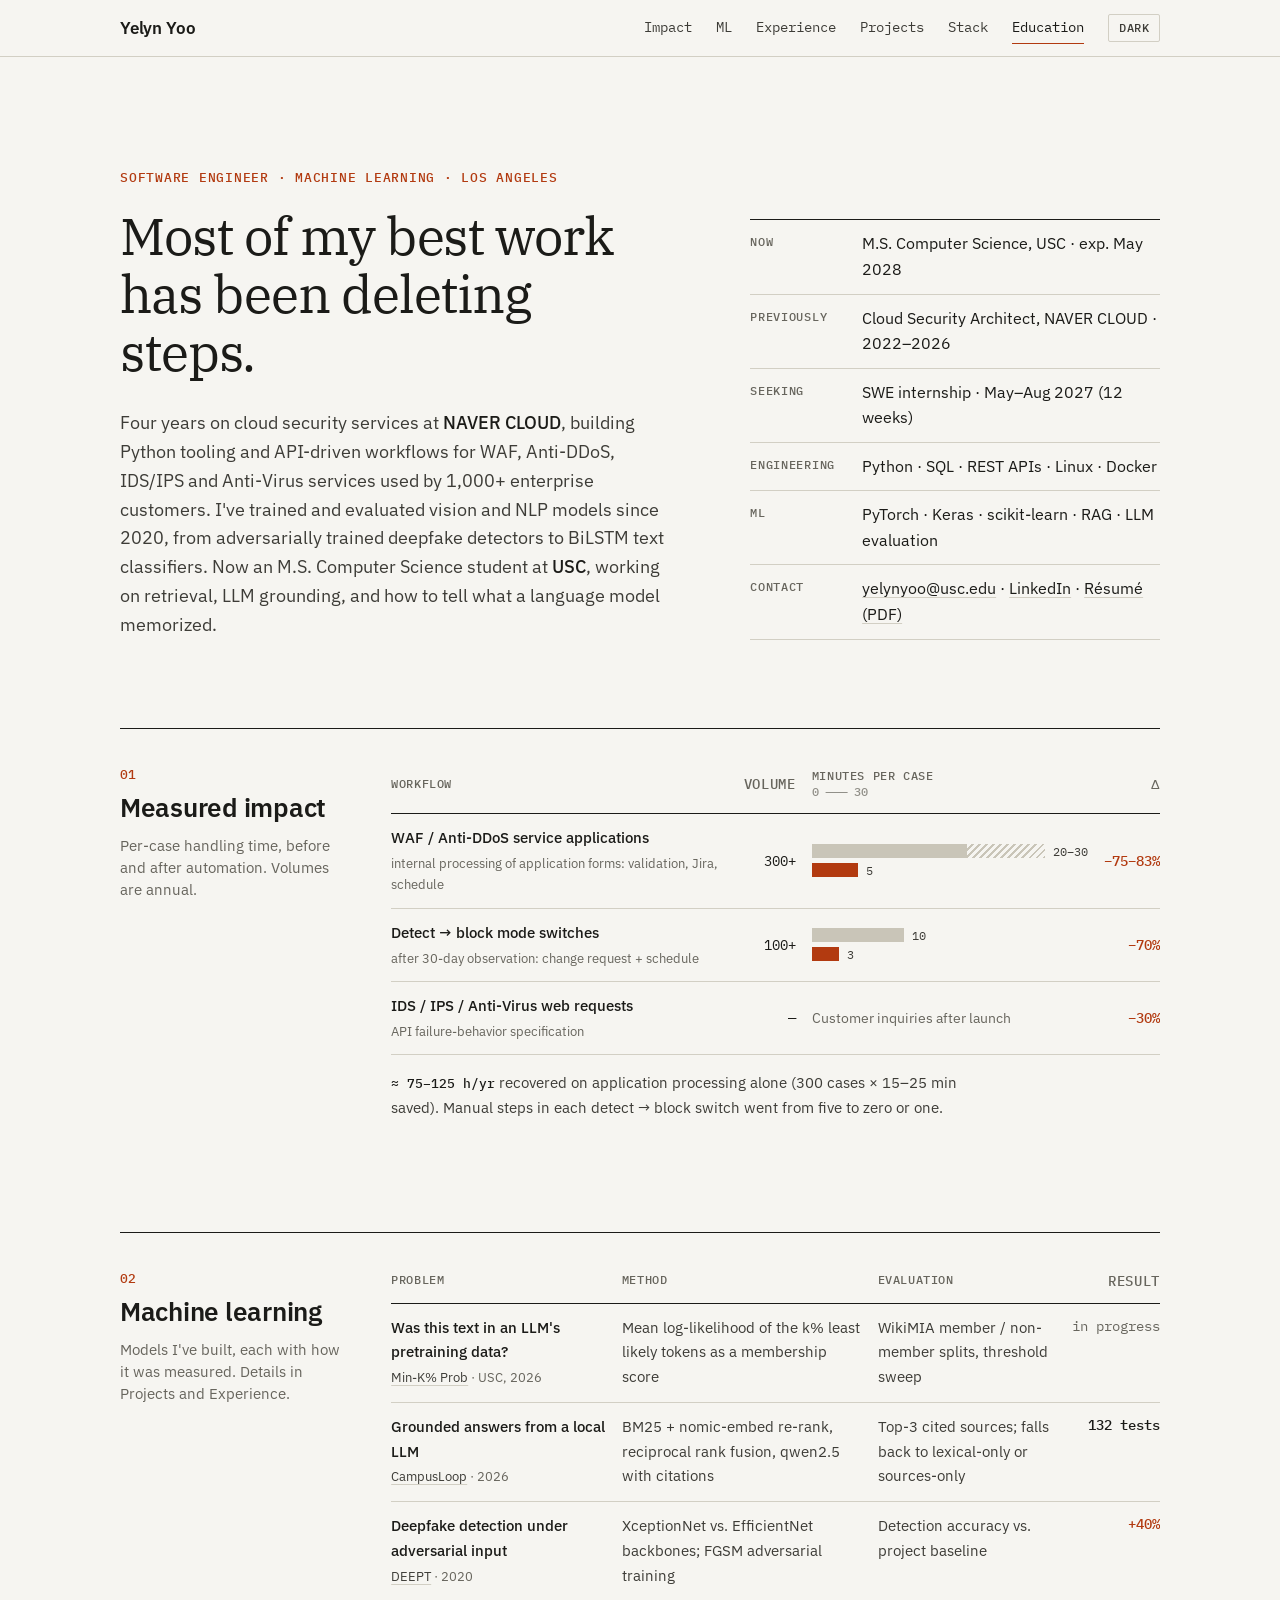
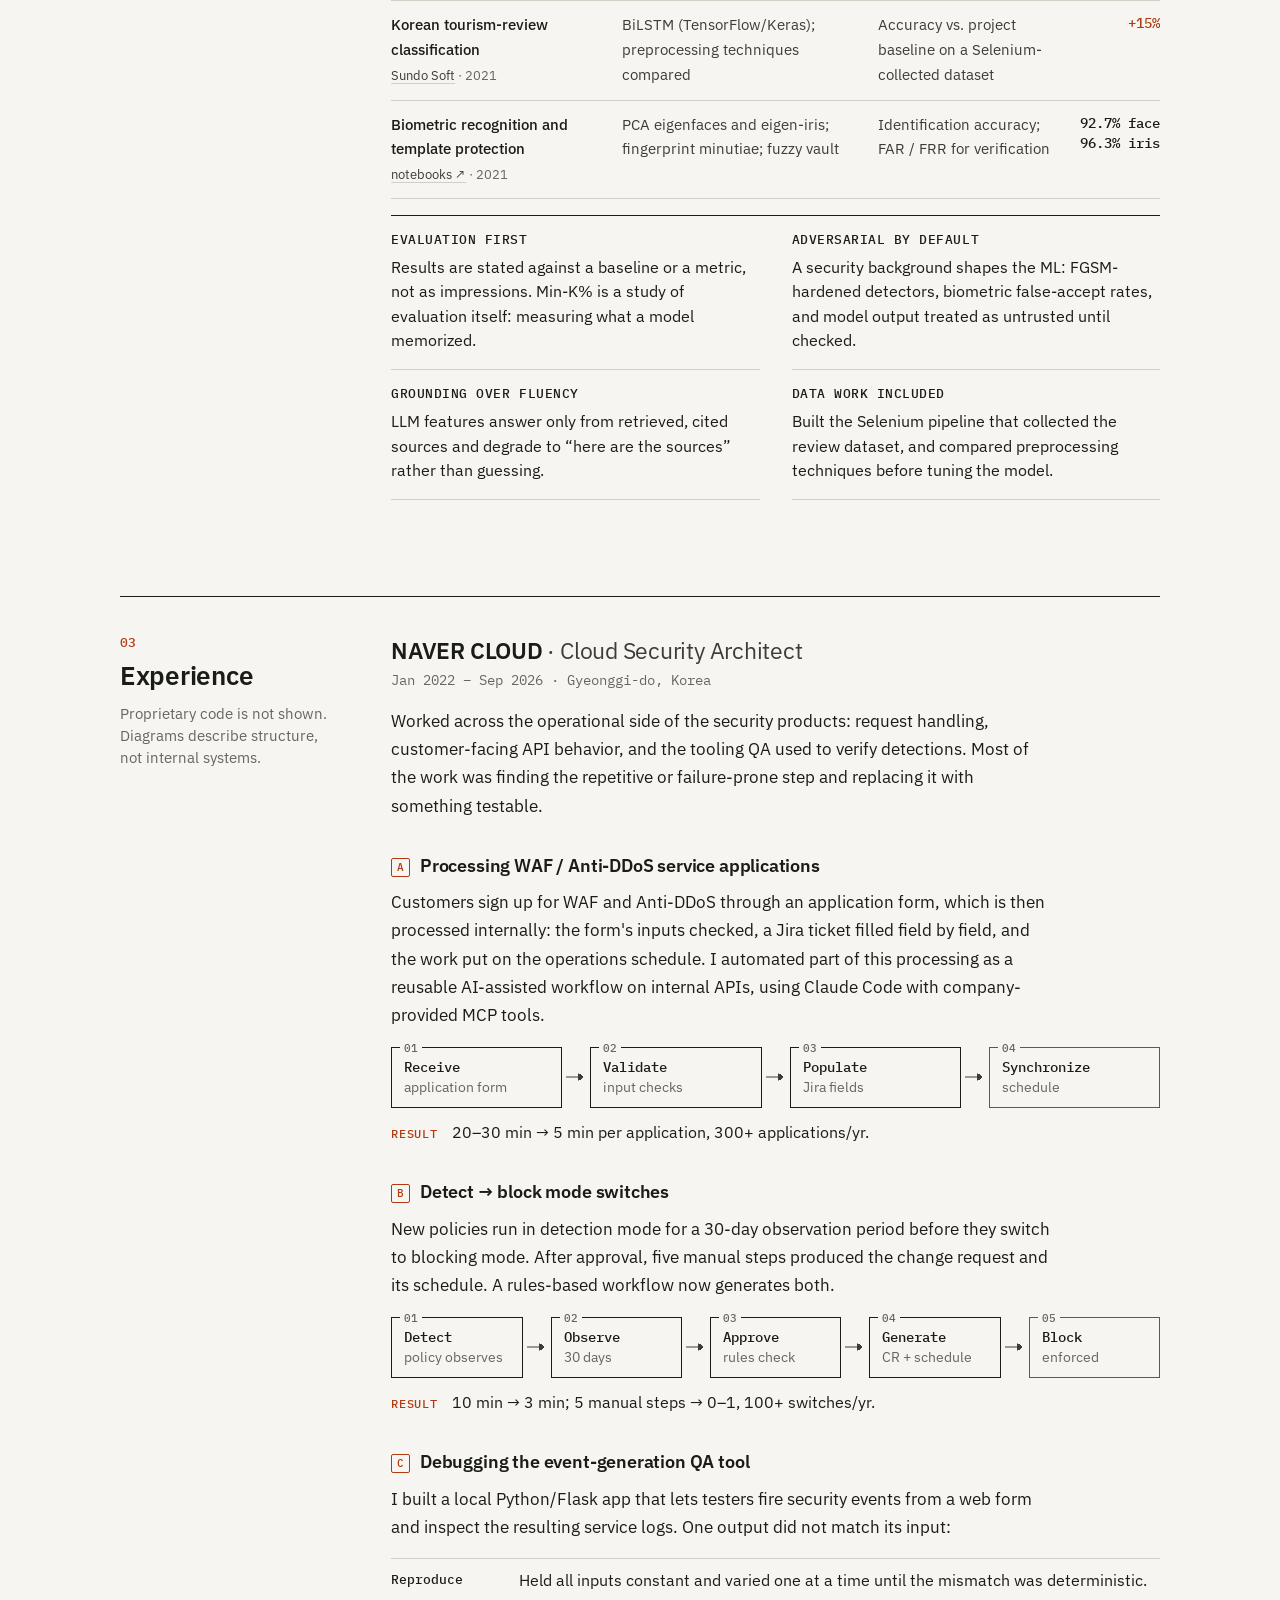
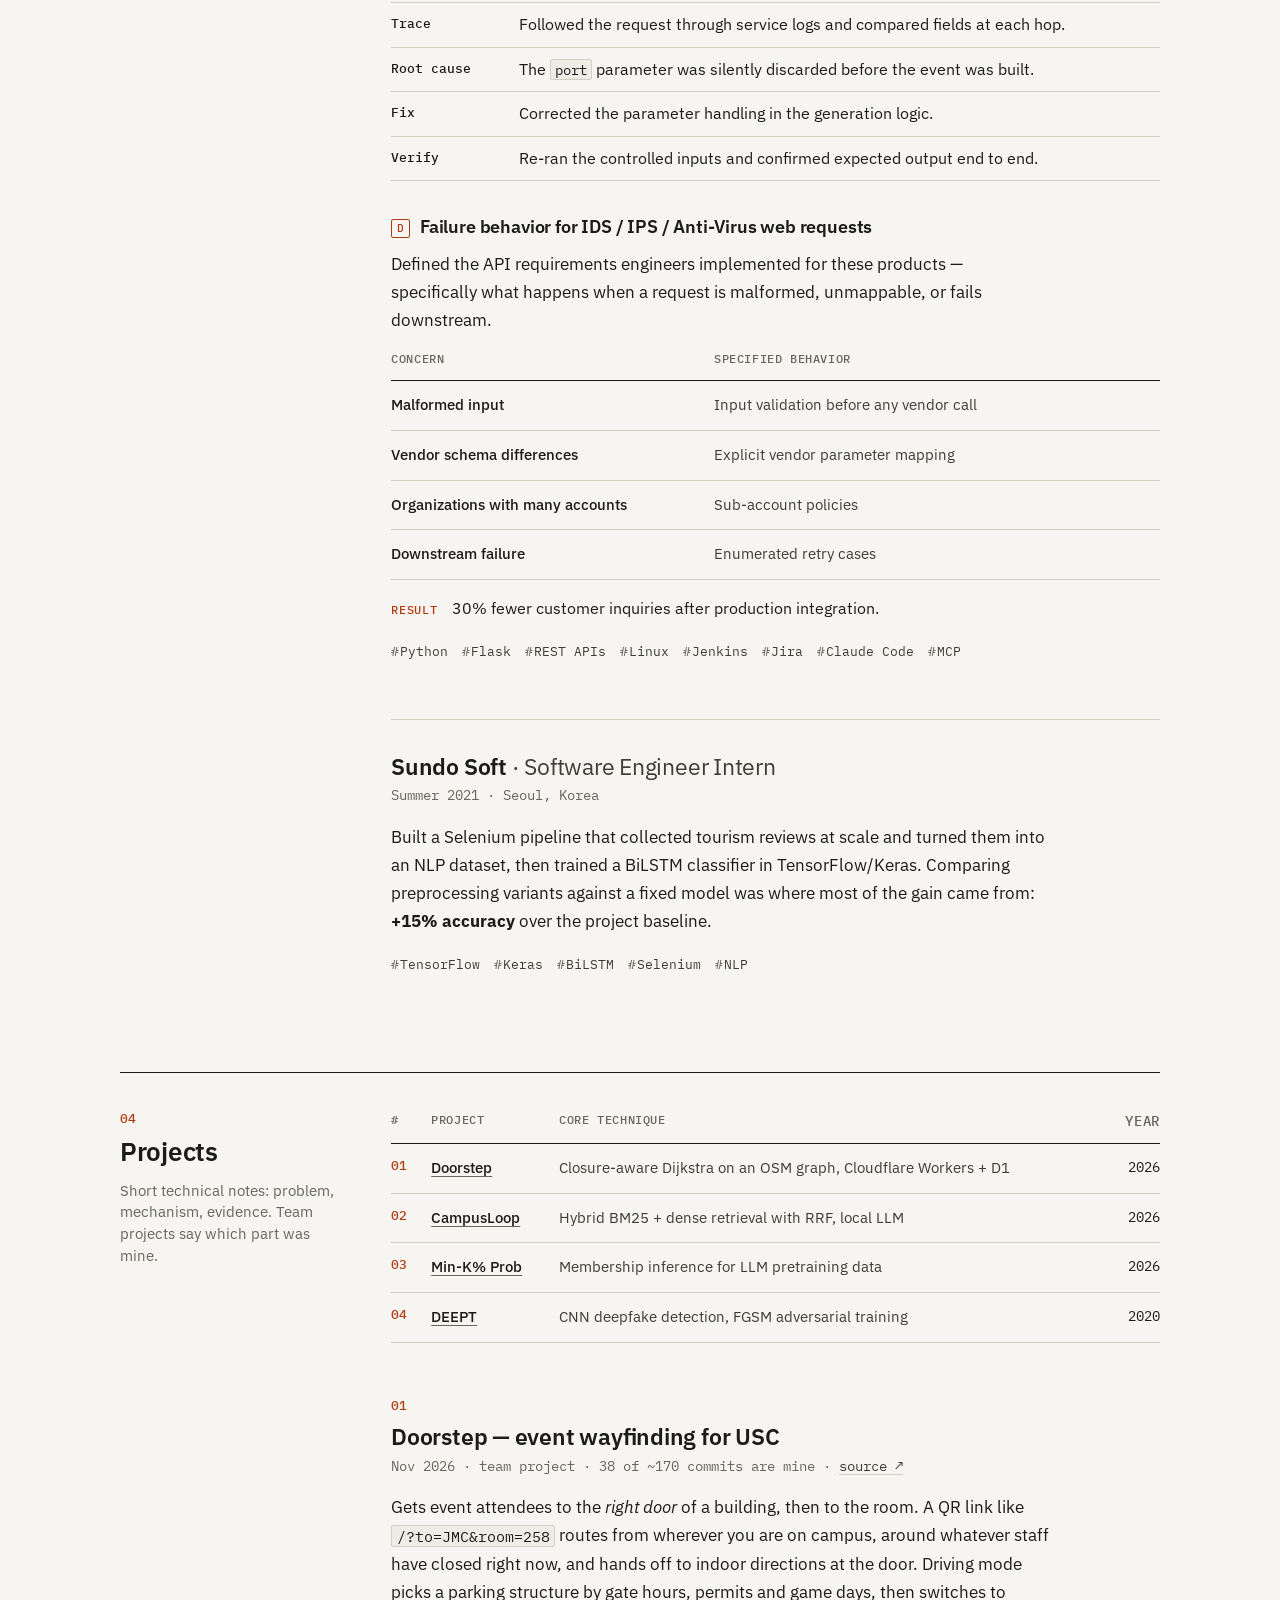
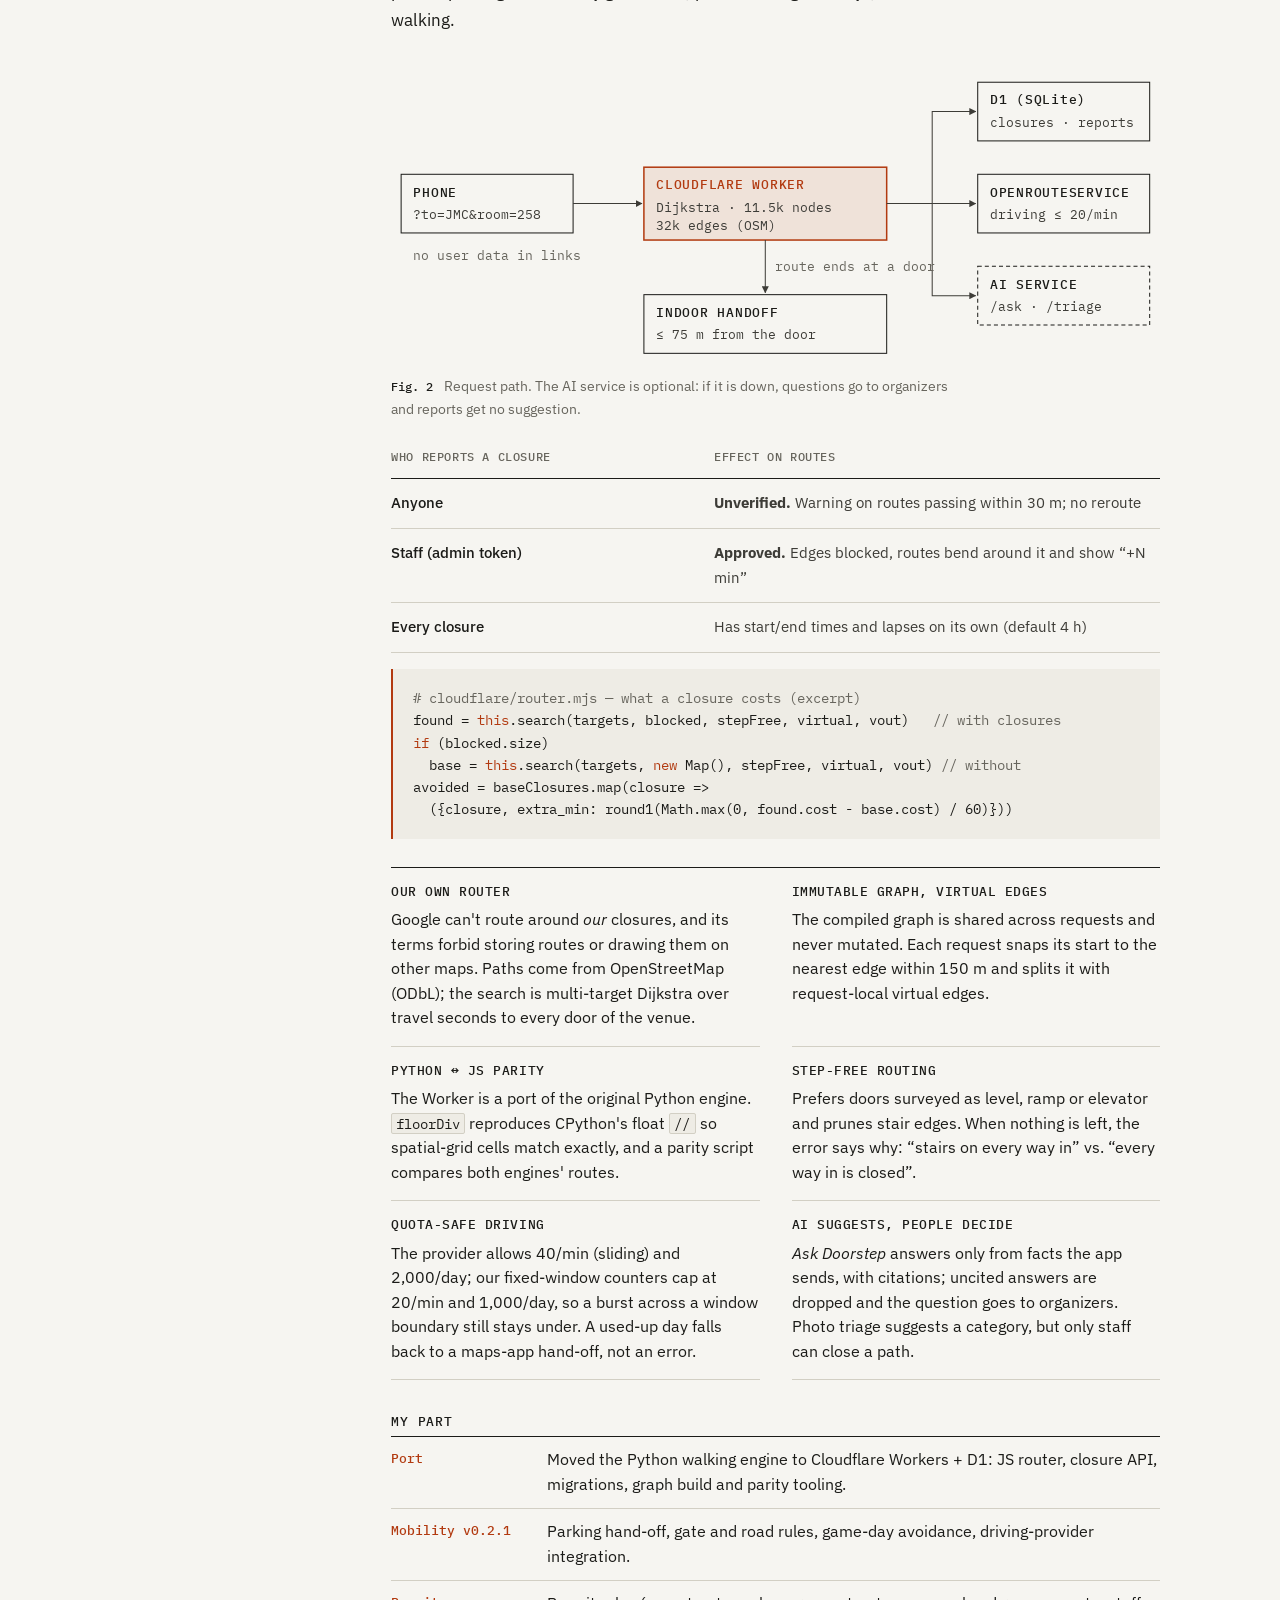
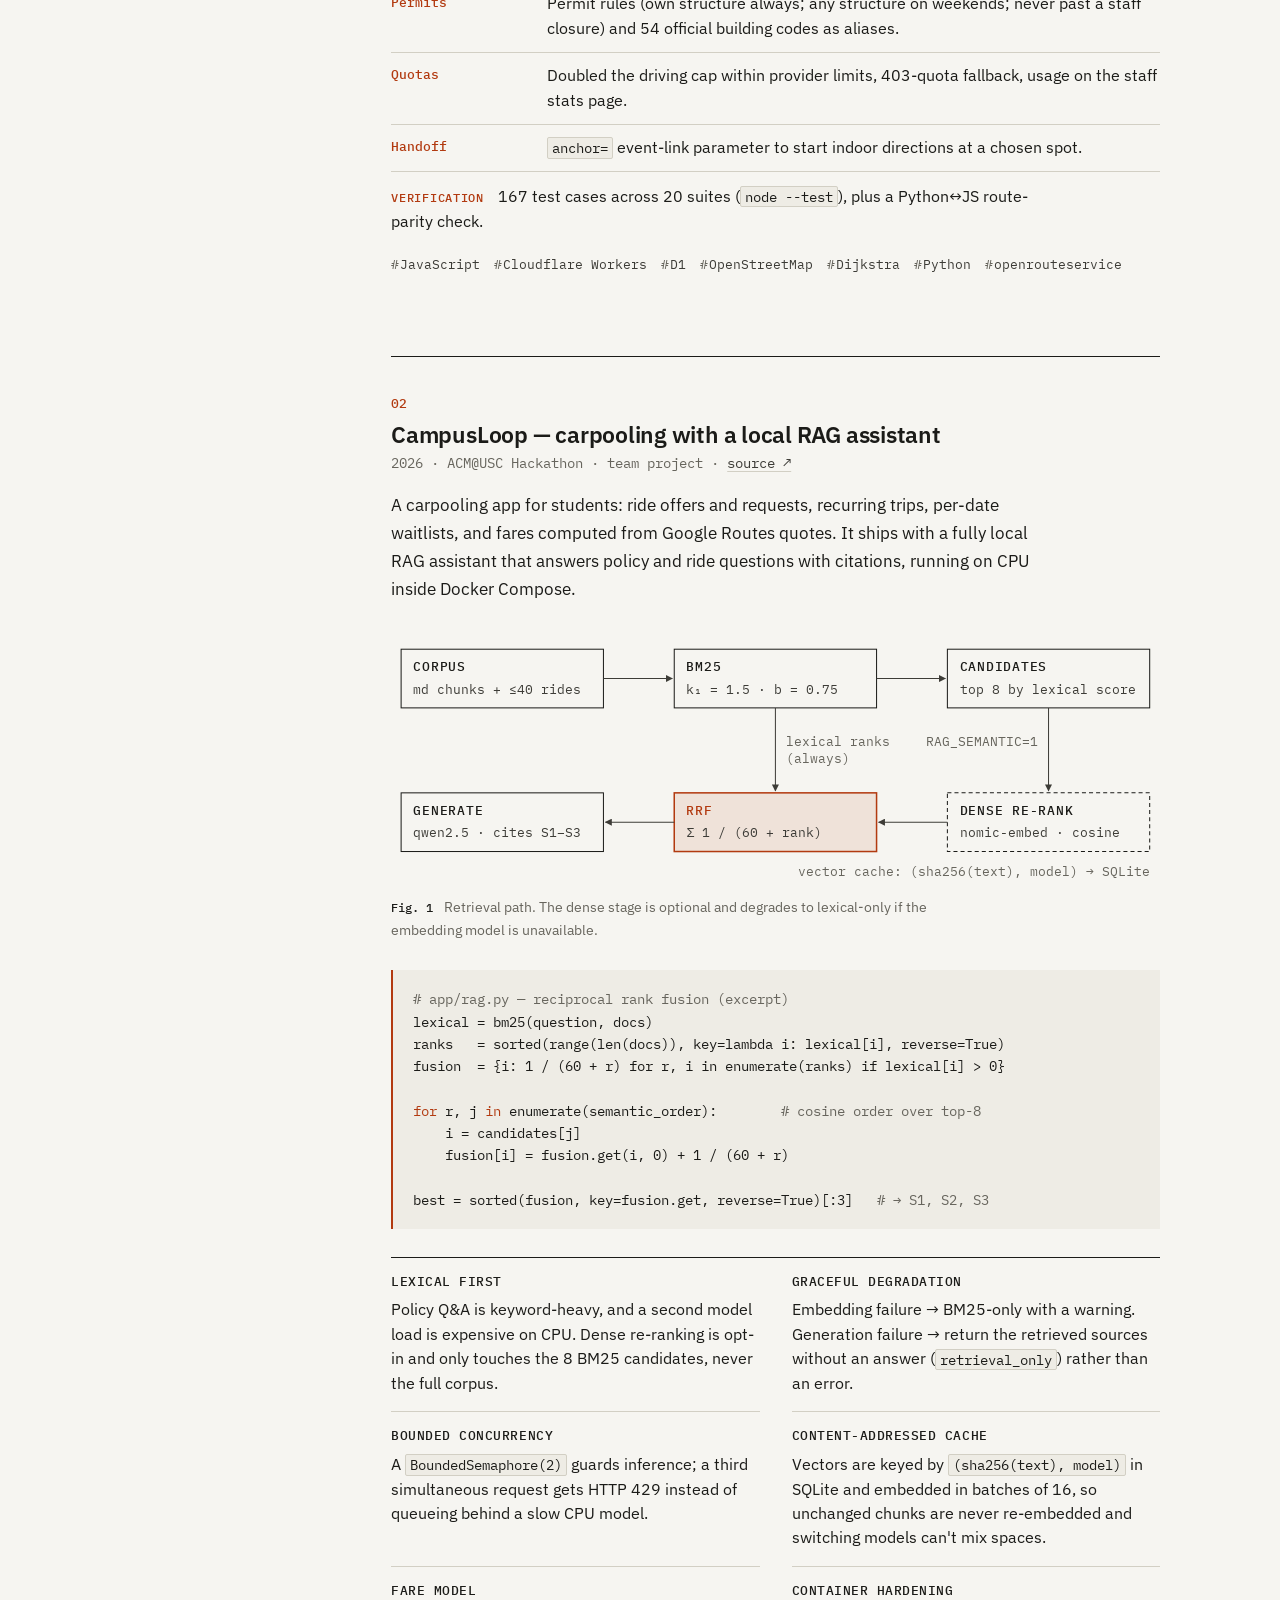
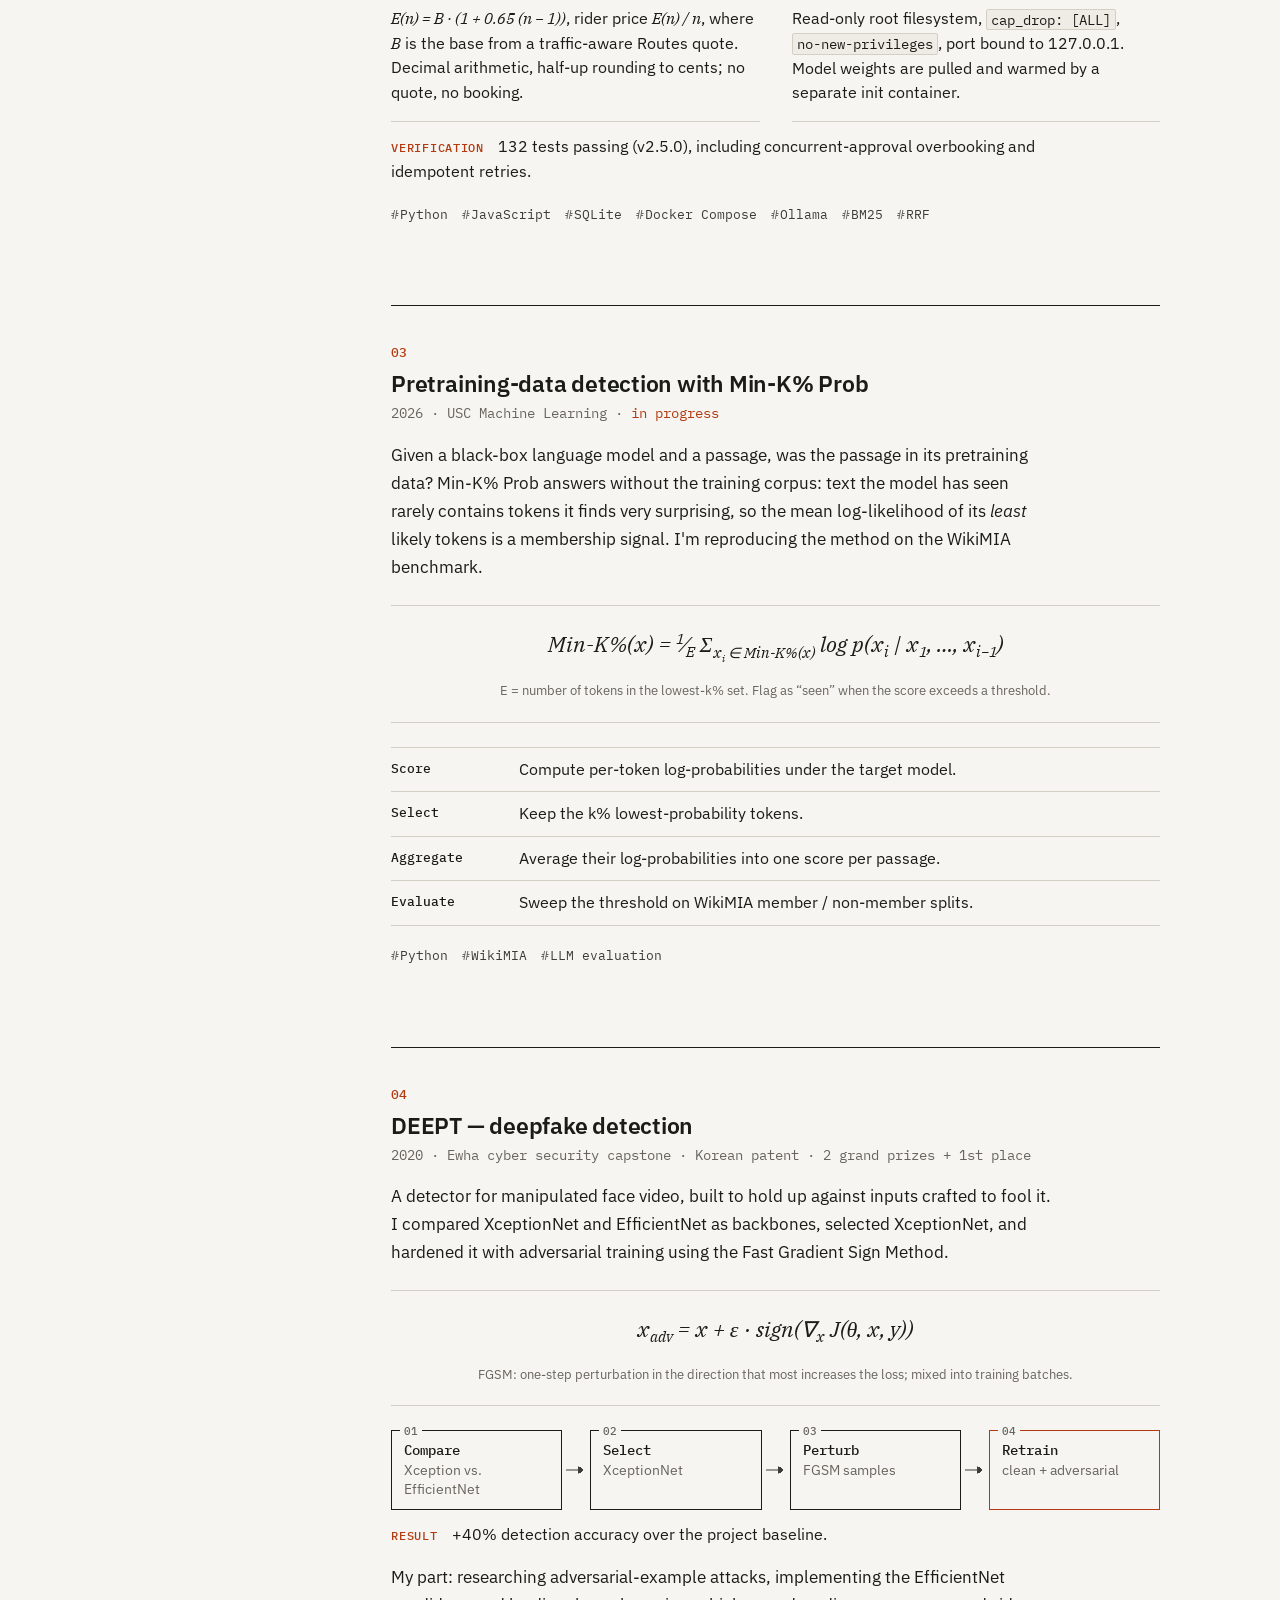
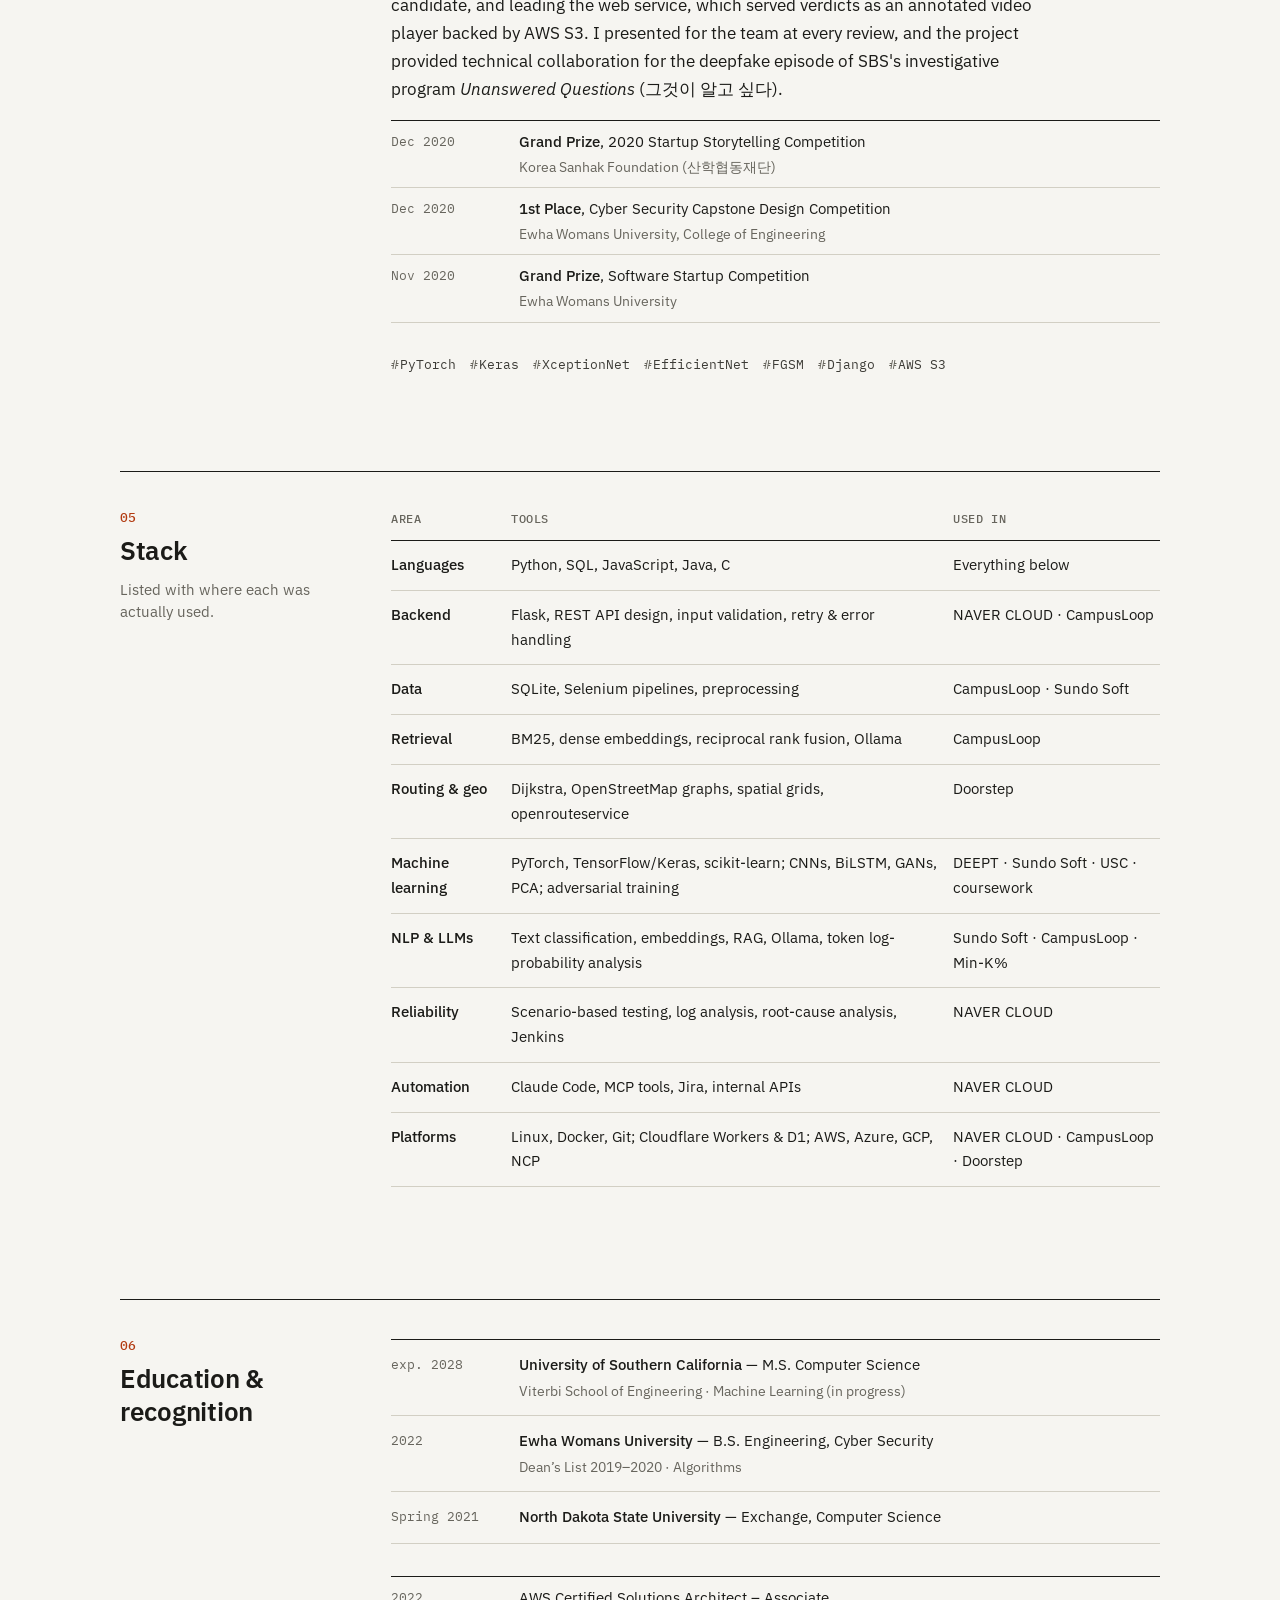
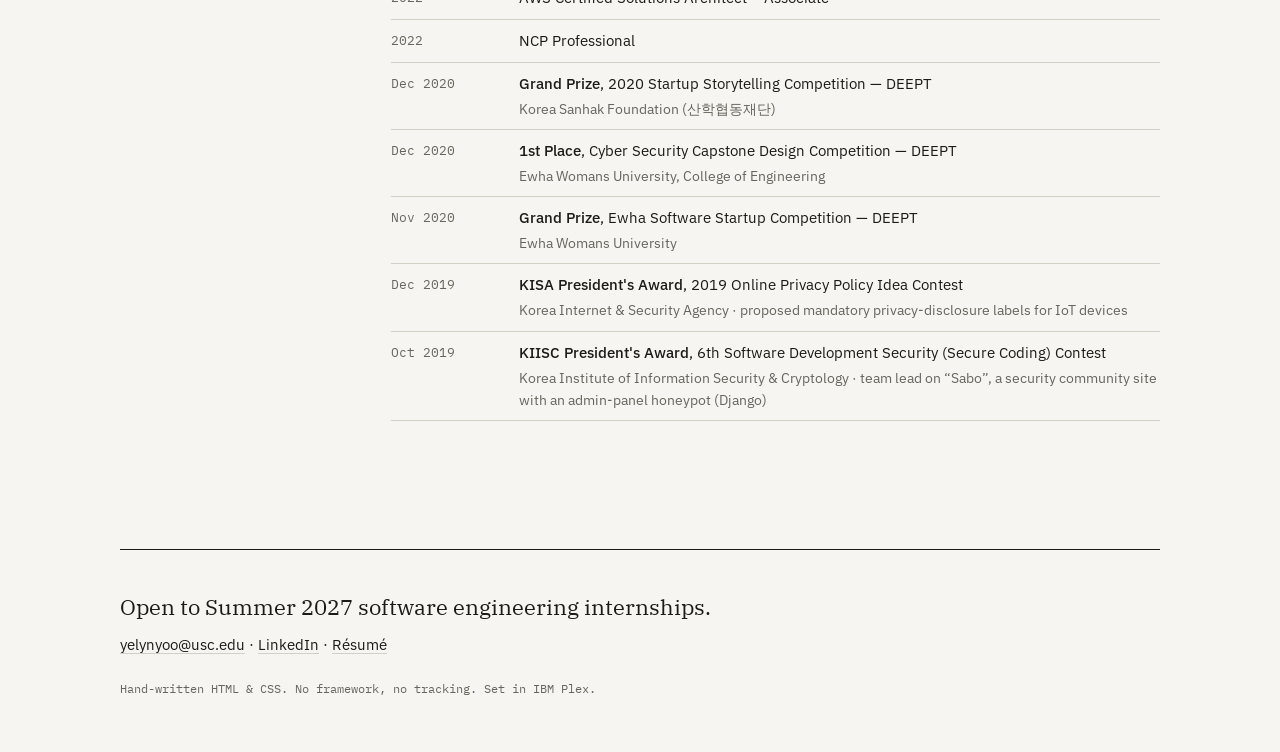
==== commit cd371ba1: "Remove tokenizer claims from Sundo Soft The tokenizer names came from a separate personal notebook r" ====
--- a/index.html
+++ b/index.html
@@ -217,7 +217,7 @@
                 </tr>
                 <tr>
                   <th scope="row">Korean tourism-review classification<small><a href="#experience">Sundo Soft</a> · 2021</small></th>
-                  <td>BiLSTM (Keras); Mecab, custom-dictionary Mecab and SOYNLP tokenizers compared</td>
+                  <td>BiLSTM (TensorFlow/Keras); preprocessing techniques compared</td>
                   <td>Accuracy vs. project baseline on a Selenium-collected dataset</td>
                   <td class="num delta">+15%</td>
                 </tr>
@@ -246,7 +246,7 @@
             </div>
             <div>
               <dt>Data work included</dt>
-              <dd>Collected the review dataset with Selenium and compared Korean tokenizers before tuning the model.</dd>
+              <dd>Built the Selenium pipeline that collected the review dataset, and compared preprocessing techniques before tuning the model.</dd>
             </div>
           </dl>
         </div>
@@ -355,8 +355,7 @@
             <p>
               Built a Selenium pipeline that collected tourism reviews at scale and turned them into an
               NLP dataset, then trained a BiLSTM classifier in TensorFlow/Keras. Comparing preprocessing
-              variants against a fixed model, including Korean tokenizers (Mecab, Mecab with a custom
-              dictionary, SOYNLP), was where most of the gain came from:
+              variants against a fixed model was where most of the gain came from:
               <strong>+15% accuracy</strong> over the project baseline.
             </p>
             <ul class="tags" aria-label="Technologies">
@@ -710,7 +709,7 @@
                 <tr><th scope="row">Retrieval</th><td>BM25, dense embeddings, reciprocal rank fusion, Ollama</td><td>CampusLoop</td></tr>
                 <tr><th scope="row">Routing &amp; geo</th><td>Dijkstra, OpenStreetMap graphs, spatial grids, openrouteservice</td><td>Doorstep</td></tr>
                 <tr><th scope="row">Machine learning</th><td>PyTorch, TensorFlow/Keras, scikit-learn; CNNs, BiLSTM, GANs, PCA; adversarial training</td><td>DEEPT · Sundo Soft · USC · coursework</td></tr>
-                <tr><th scope="row">NLP &amp; LLMs</th><td>Korean tokenizers (Mecab, SOYNLP), embeddings, RAG, Ollama, token log-probability analysis</td><td>Sundo Soft · CampusLoop · Min-K%</td></tr>
+                <tr><th scope="row">NLP &amp; LLMs</th><td>Text classification, embeddings, RAG, Ollama, token log-probability analysis</td><td>Sundo Soft · CampusLoop · Min-K%</td></tr>
                 <tr><th scope="row">Reliability</th><td>Scenario-based testing, log analysis, root-cause analysis, Jenkins</td><td>NAVER CLOUD</td></tr>
                 <tr><th scope="row">Automation</th><td>Claude Code, MCP tools, Jira, internal APIs</td><td>NAVER CLOUD</td></tr>
                 <tr><th scope="row">Platforms</th><td>Linux, Docker, Git; Cloudflare Workers &amp; D1; AWS, Azure, GCP, NCP</td><td>NAVER CLOUD · CampusLoop · Doorstep</td></tr>
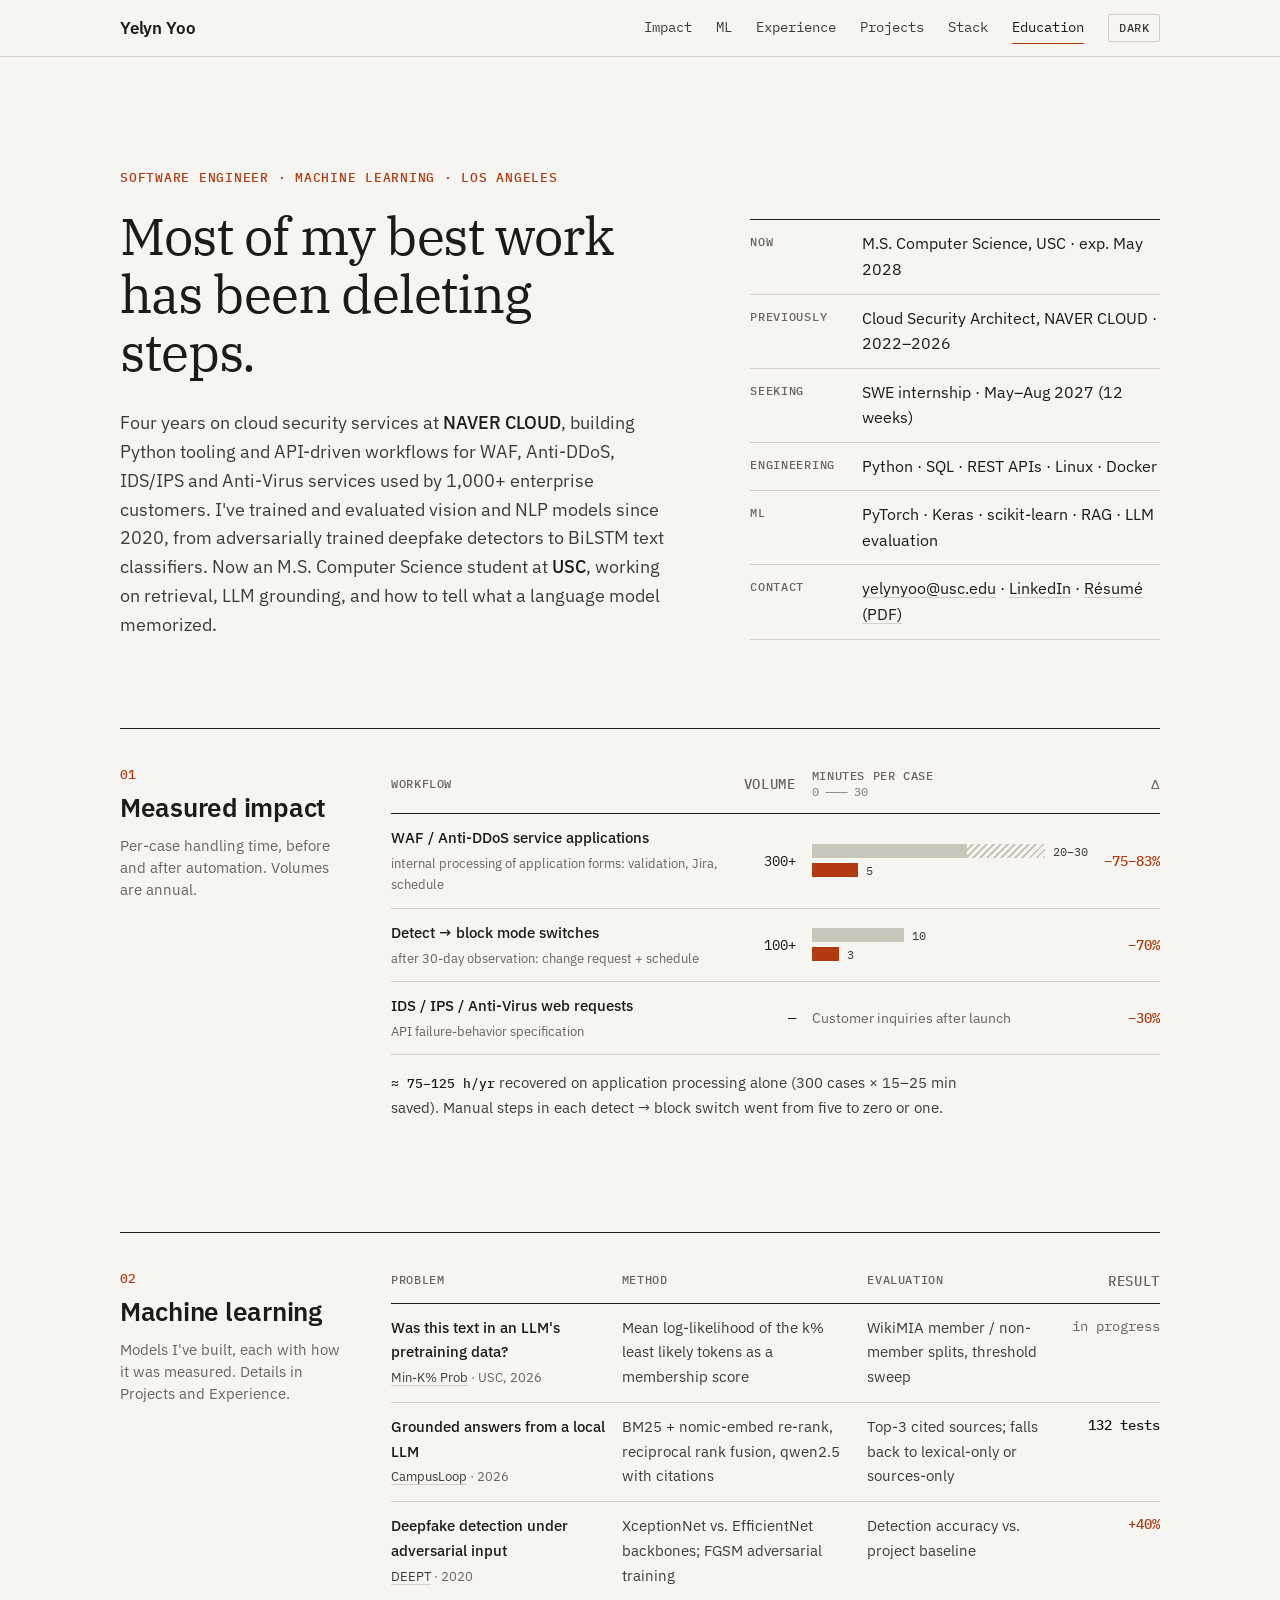
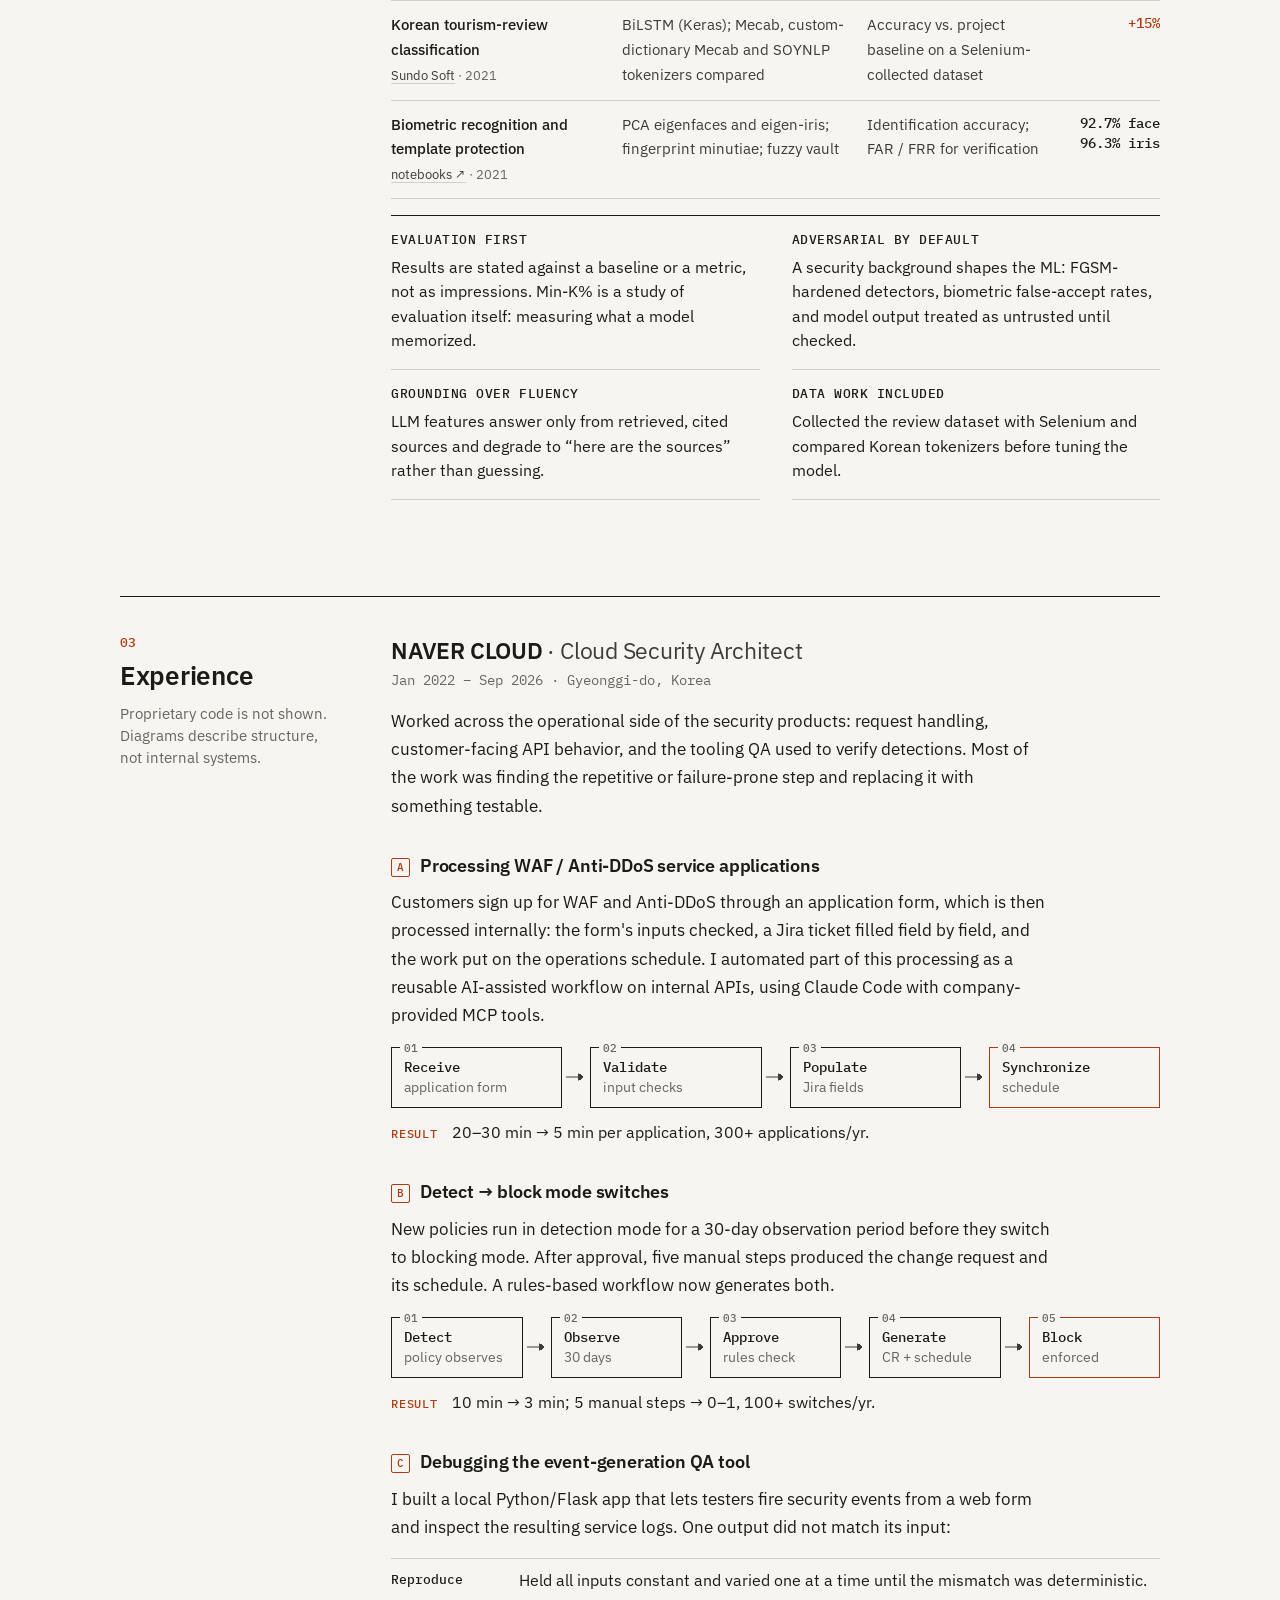
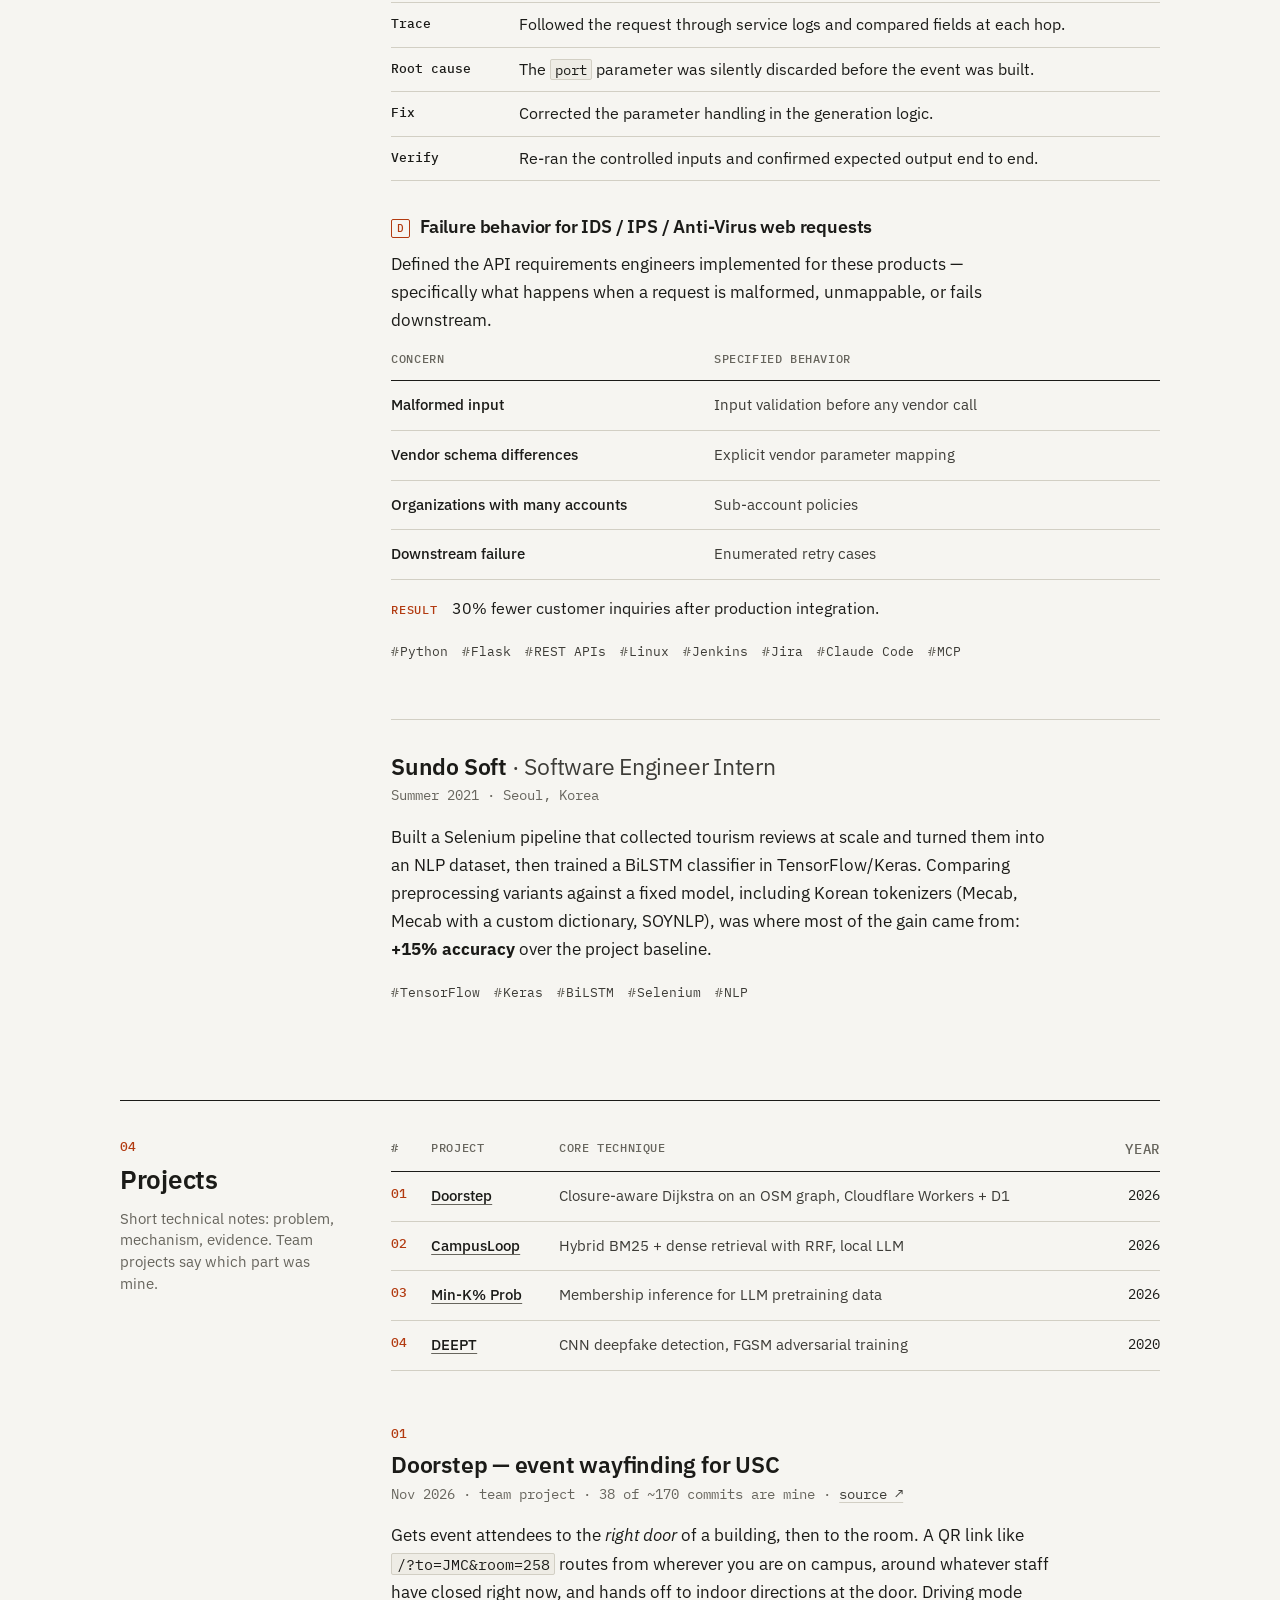
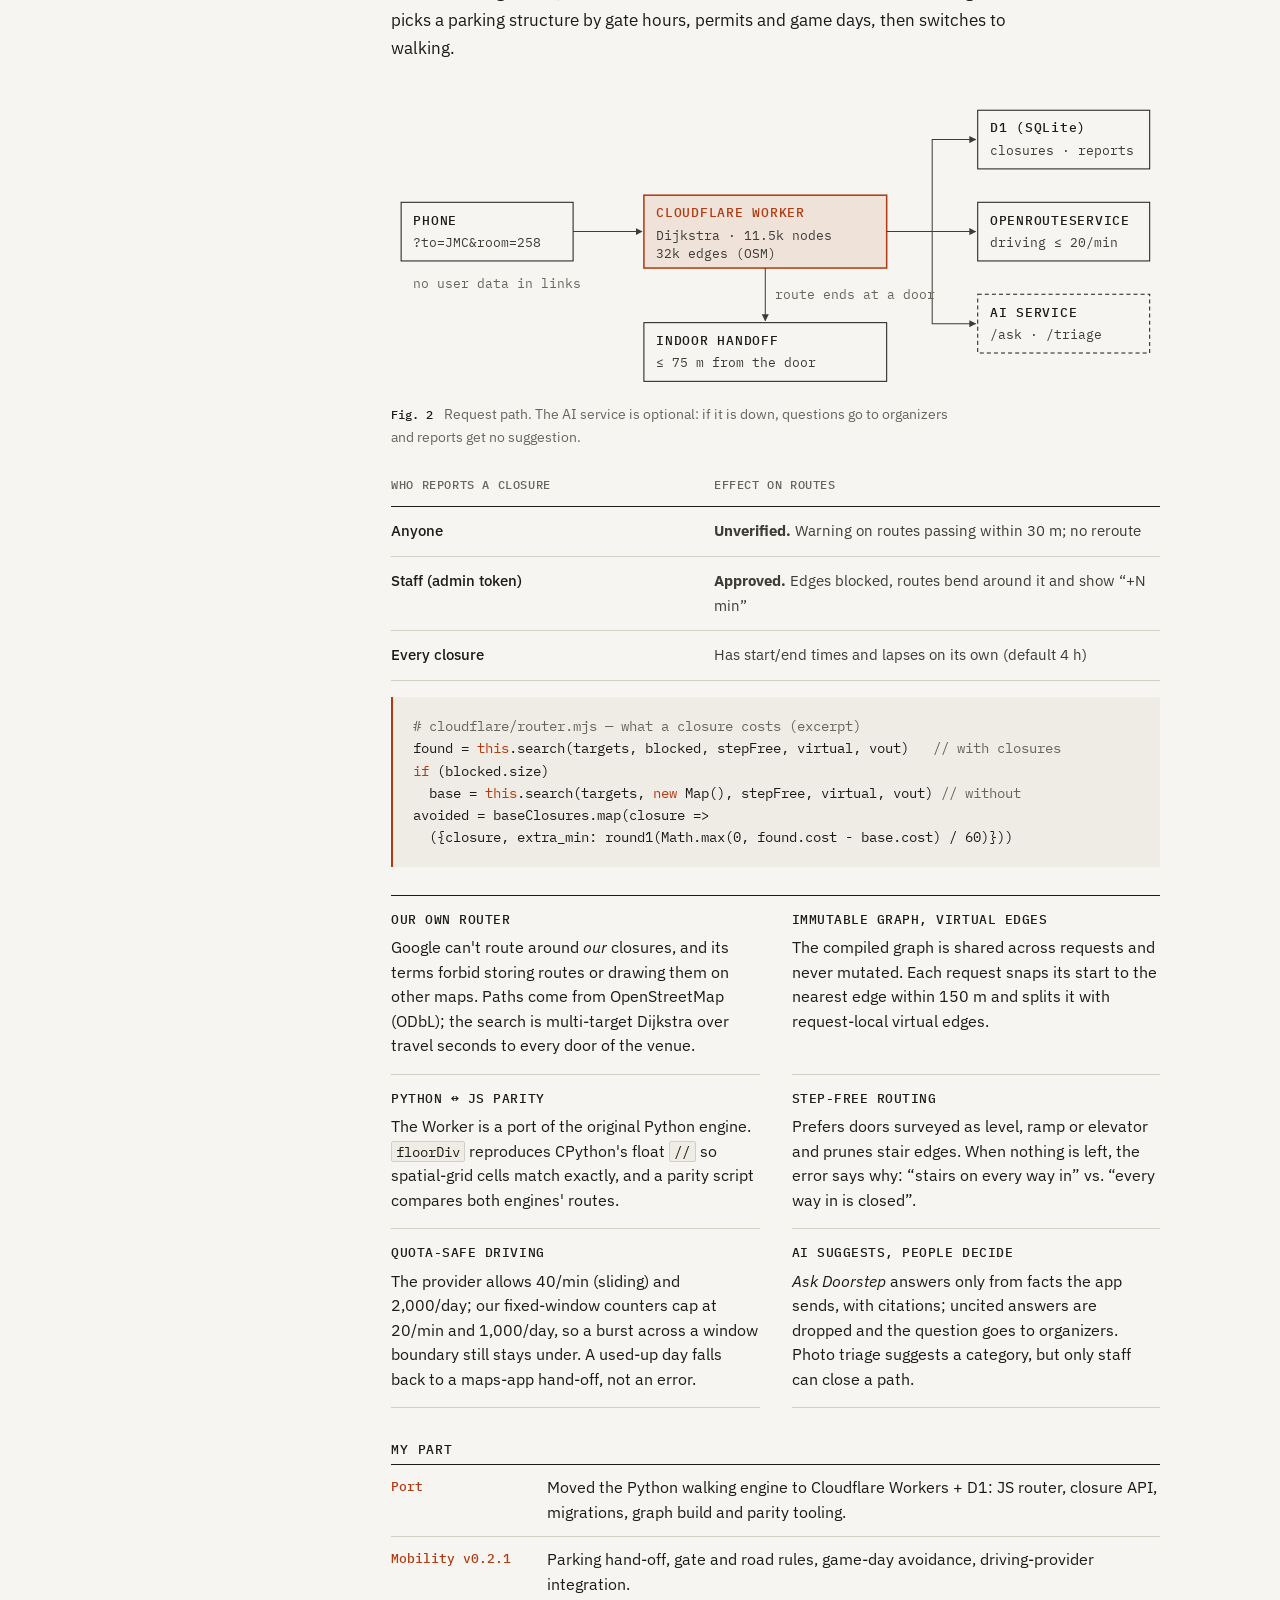
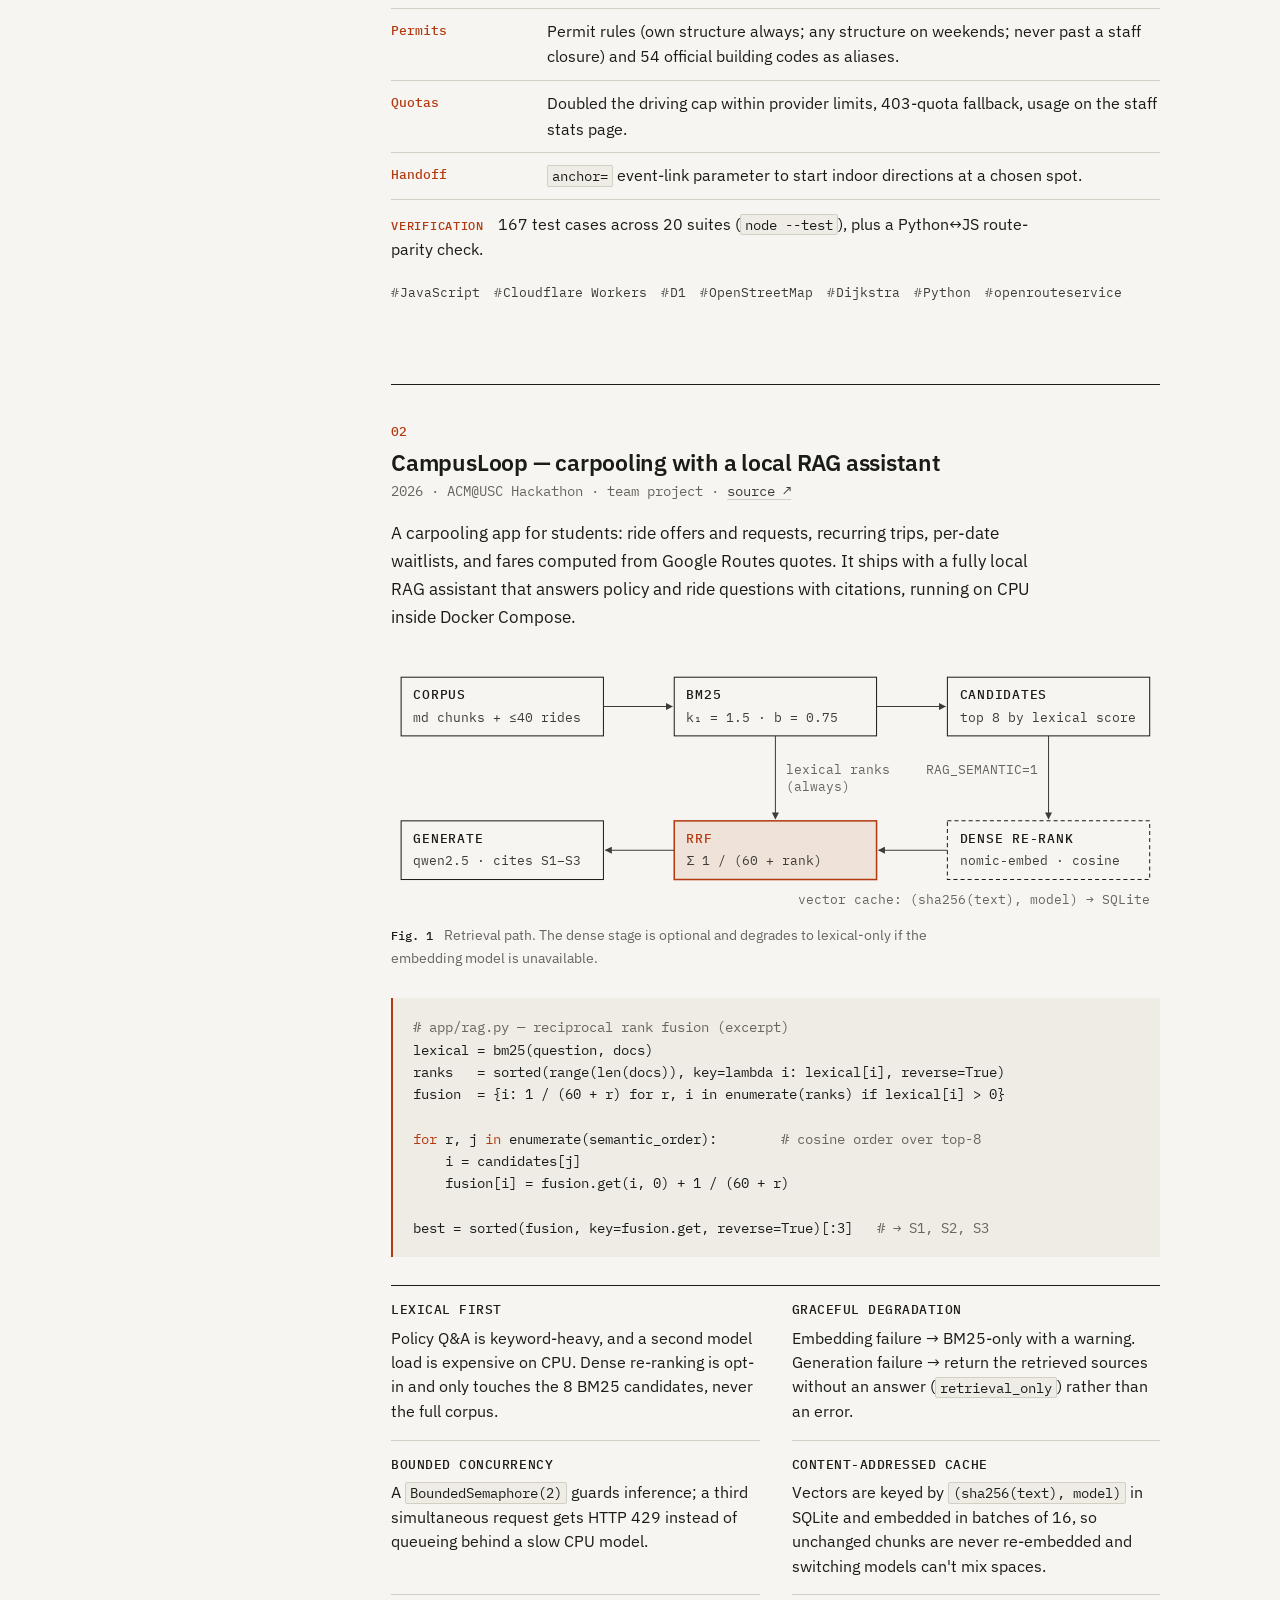
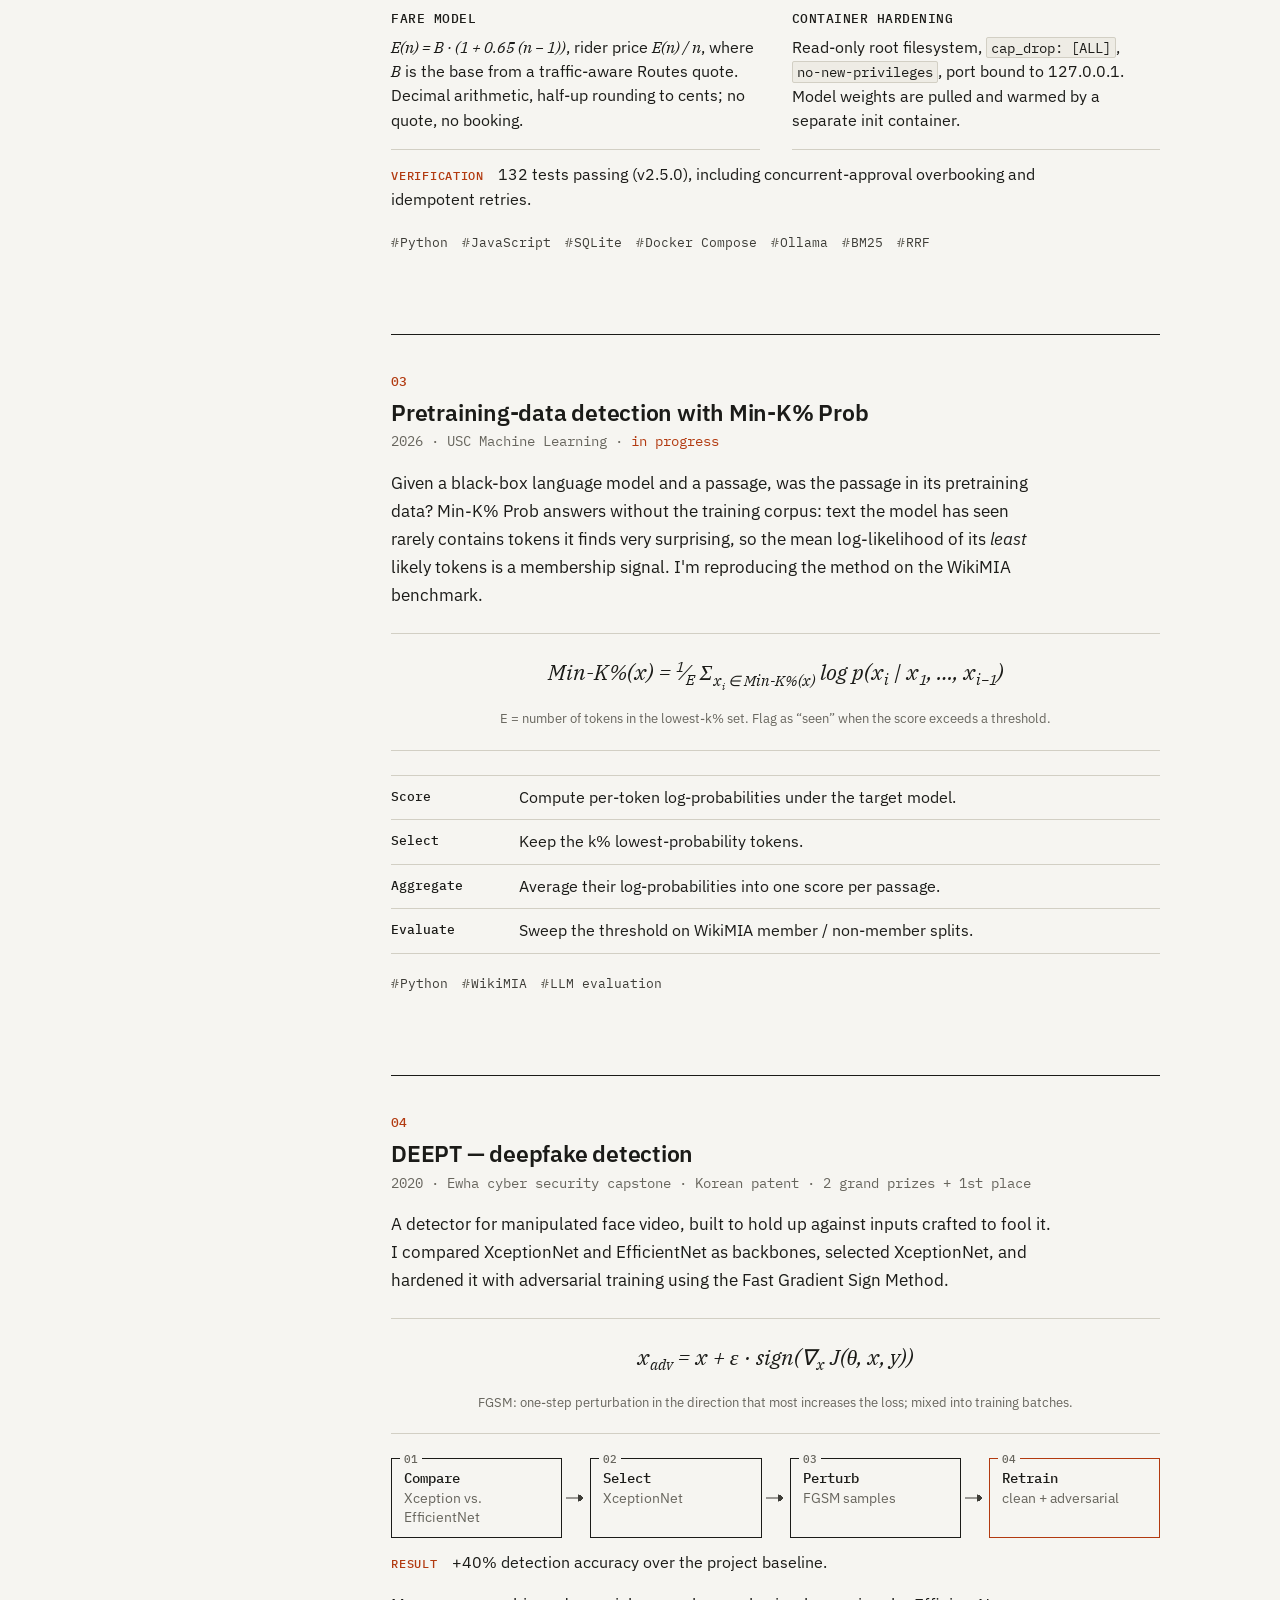
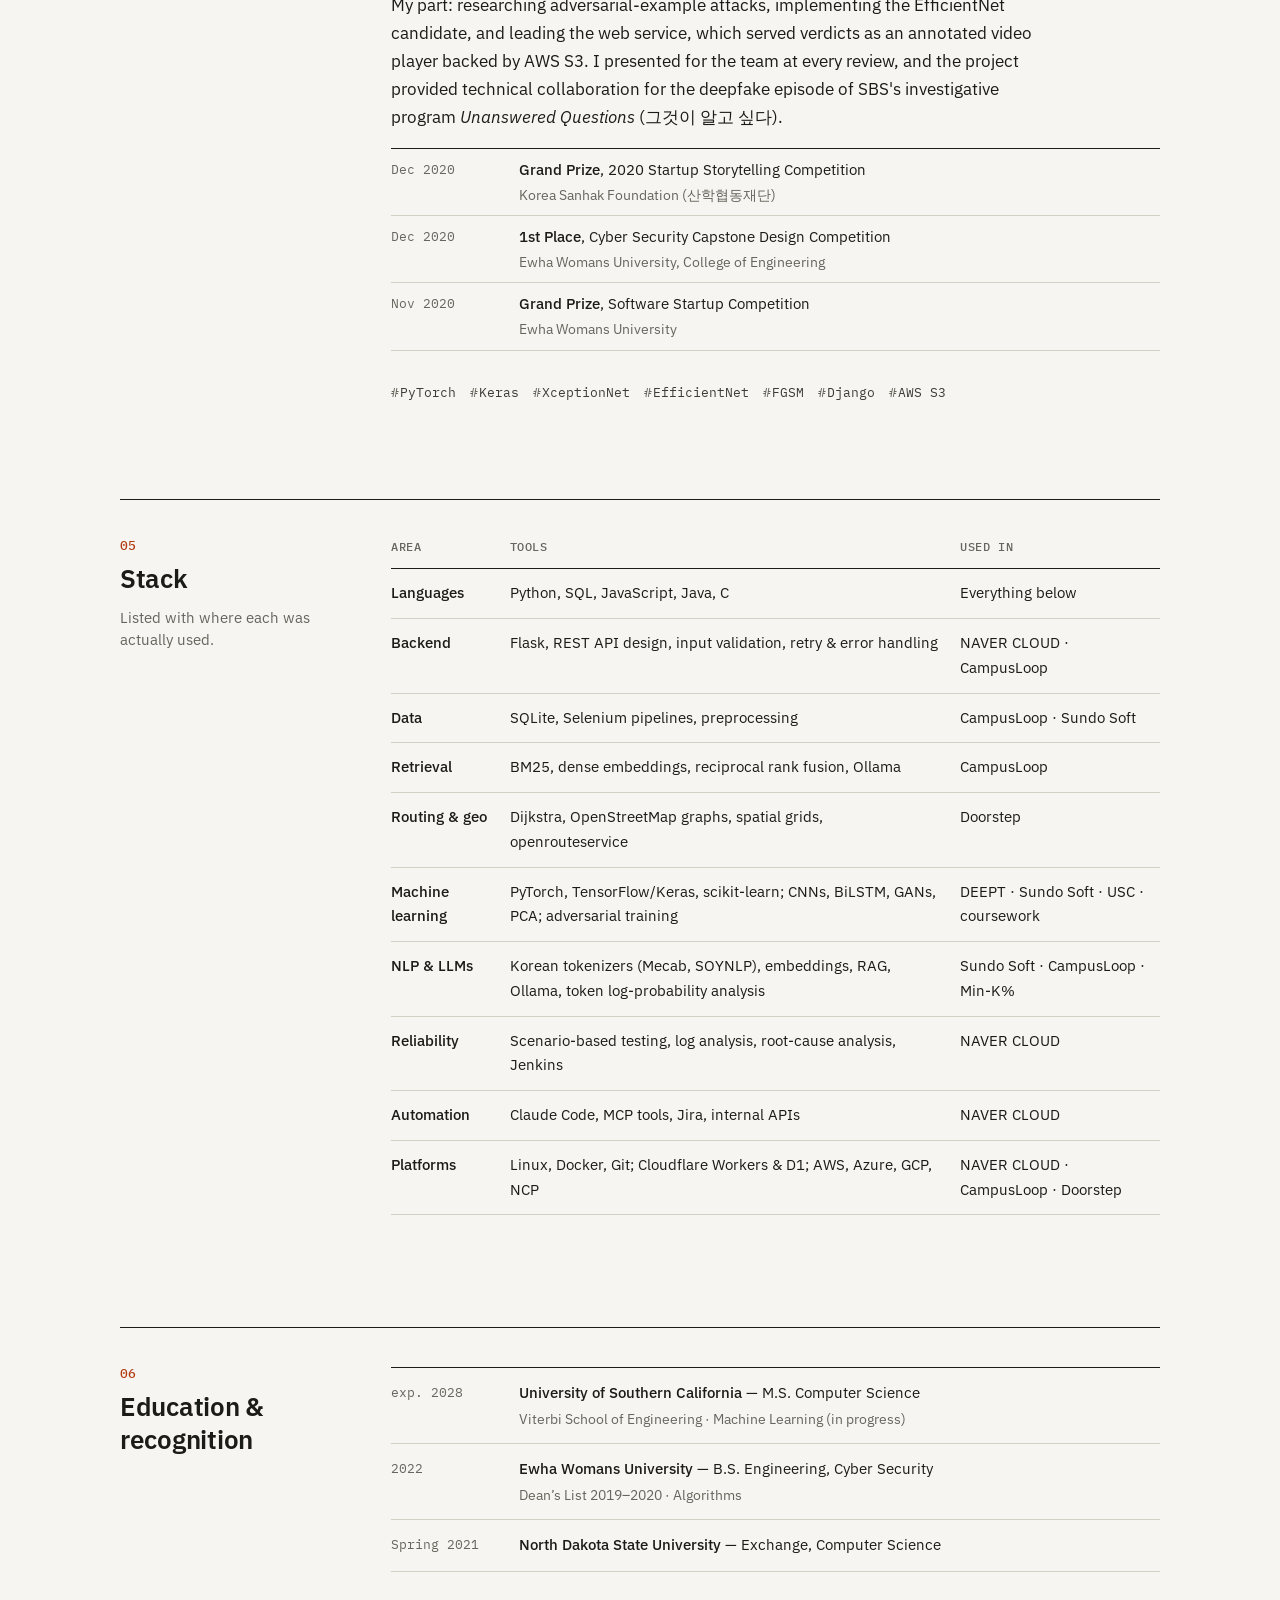
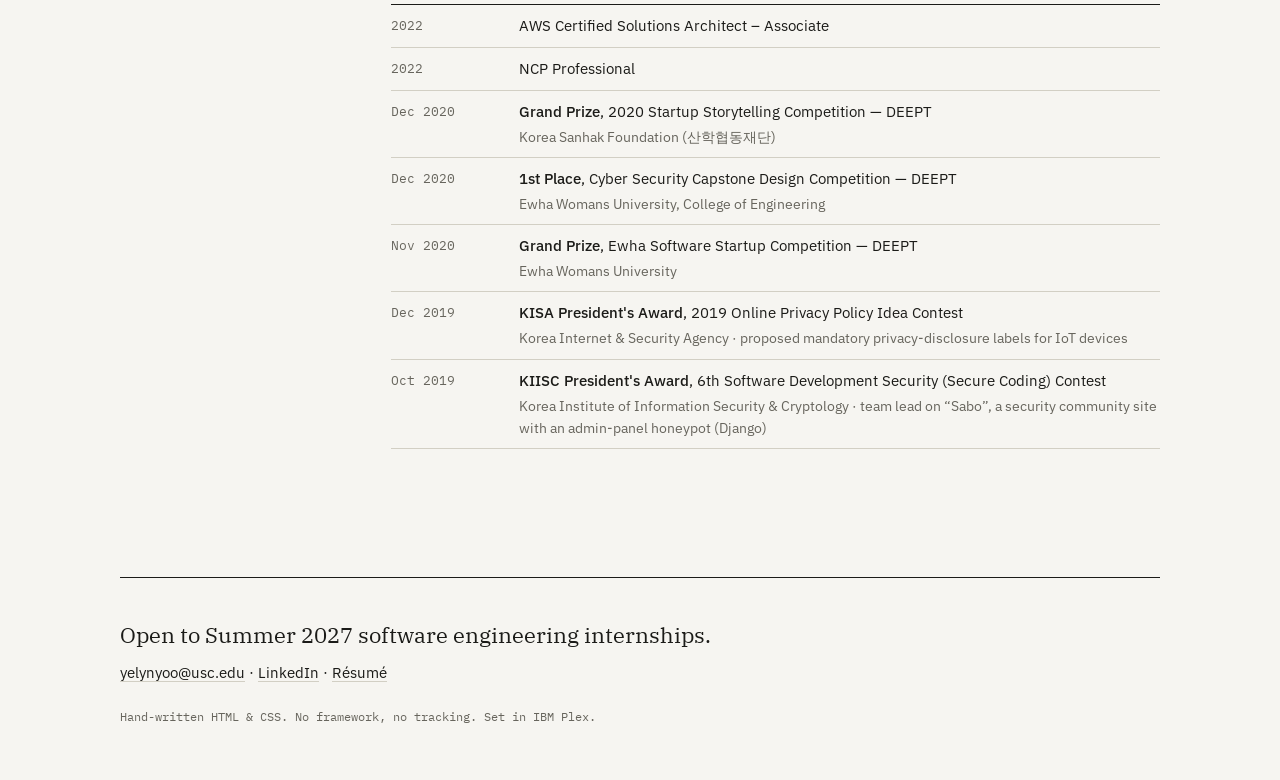
==== commit cfca8a1f: "Revert "Remove tokenizer claims from Sundo Soft" This reverts commit cd371ba11976bdefce3c58ae61946f2" ====
--- a/index.html
+++ b/index.html
@@ -217,7 +217,7 @@
                 </tr>
                 <tr>
                   <th scope="row">Korean tourism-review classification<small><a href="#experience">Sundo Soft</a> · 2021</small></th>
-                  <td>BiLSTM (TensorFlow/Keras); preprocessing techniques compared</td>
+                  <td>BiLSTM (Keras); Mecab, custom-dictionary Mecab and SOYNLP tokenizers compared</td>
                   <td>Accuracy vs. project baseline on a Selenium-collected dataset</td>
                   <td class="num delta">+15%</td>
                 </tr>
@@ -246,7 +246,7 @@
             </div>
             <div>
               <dt>Data work included</dt>
-              <dd>Built the Selenium pipeline that collected the review dataset, and compared preprocessing techniques before tuning the model.</dd>
+              <dd>Collected the review dataset with Selenium and compared Korean tokenizers before tuning the model.</dd>
             </div>
           </dl>
         </div>
@@ -355,7 +355,8 @@
             <p>
               Built a Selenium pipeline that collected tourism reviews at scale and turned them into an
               NLP dataset, then trained a BiLSTM classifier in TensorFlow/Keras. Comparing preprocessing
-              variants against a fixed model was where most of the gain came from:
+              variants against a fixed model, including Korean tokenizers (Mecab, Mecab with a custom
+              dictionary, SOYNLP), was where most of the gain came from:
               <strong>+15% accuracy</strong> over the project baseline.
             </p>
             <ul class="tags" aria-label="Technologies">
@@ -709,7 +710,7 @@
                 <tr><th scope="row">Retrieval</th><td>BM25, dense embeddings, reciprocal rank fusion, Ollama</td><td>CampusLoop</td></tr>
                 <tr><th scope="row">Routing &amp; geo</th><td>Dijkstra, OpenStreetMap graphs, spatial grids, openrouteservice</td><td>Doorstep</td></tr>
                 <tr><th scope="row">Machine learning</th><td>PyTorch, TensorFlow/Keras, scikit-learn; CNNs, BiLSTM, GANs, PCA; adversarial training</td><td>DEEPT · Sundo Soft · USC · coursework</td></tr>
-                <tr><th scope="row">NLP &amp; LLMs</th><td>Text classification, embeddings, RAG, Ollama, token log-probability analysis</td><td>Sundo Soft · CampusLoop · Min-K%</td></tr>
+                <tr><th scope="row">NLP &amp; LLMs</th><td>Korean tokenizers (Mecab, SOYNLP), embeddings, RAG, Ollama, token log-probability analysis</td><td>Sundo Soft · CampusLoop · Min-K%</td></tr>
                 <tr><th scope="row">Reliability</th><td>Scenario-based testing, log analysis, root-cause analysis, Jenkins</td><td>NAVER CLOUD</td></tr>
                 <tr><th scope="row">Automation</th><td>Claude Code, MCP tools, Jira, internal APIs</td><td>NAVER CLOUD</td></tr>
                 <tr><th scope="row">Platforms</th><td>Linux, Docker, Git; Cloudflare Workers &amp; D1; AWS, Azure, GCP, NCP</td><td>NAVER CLOUD · CampusLoop · Doorstep</td></tr>
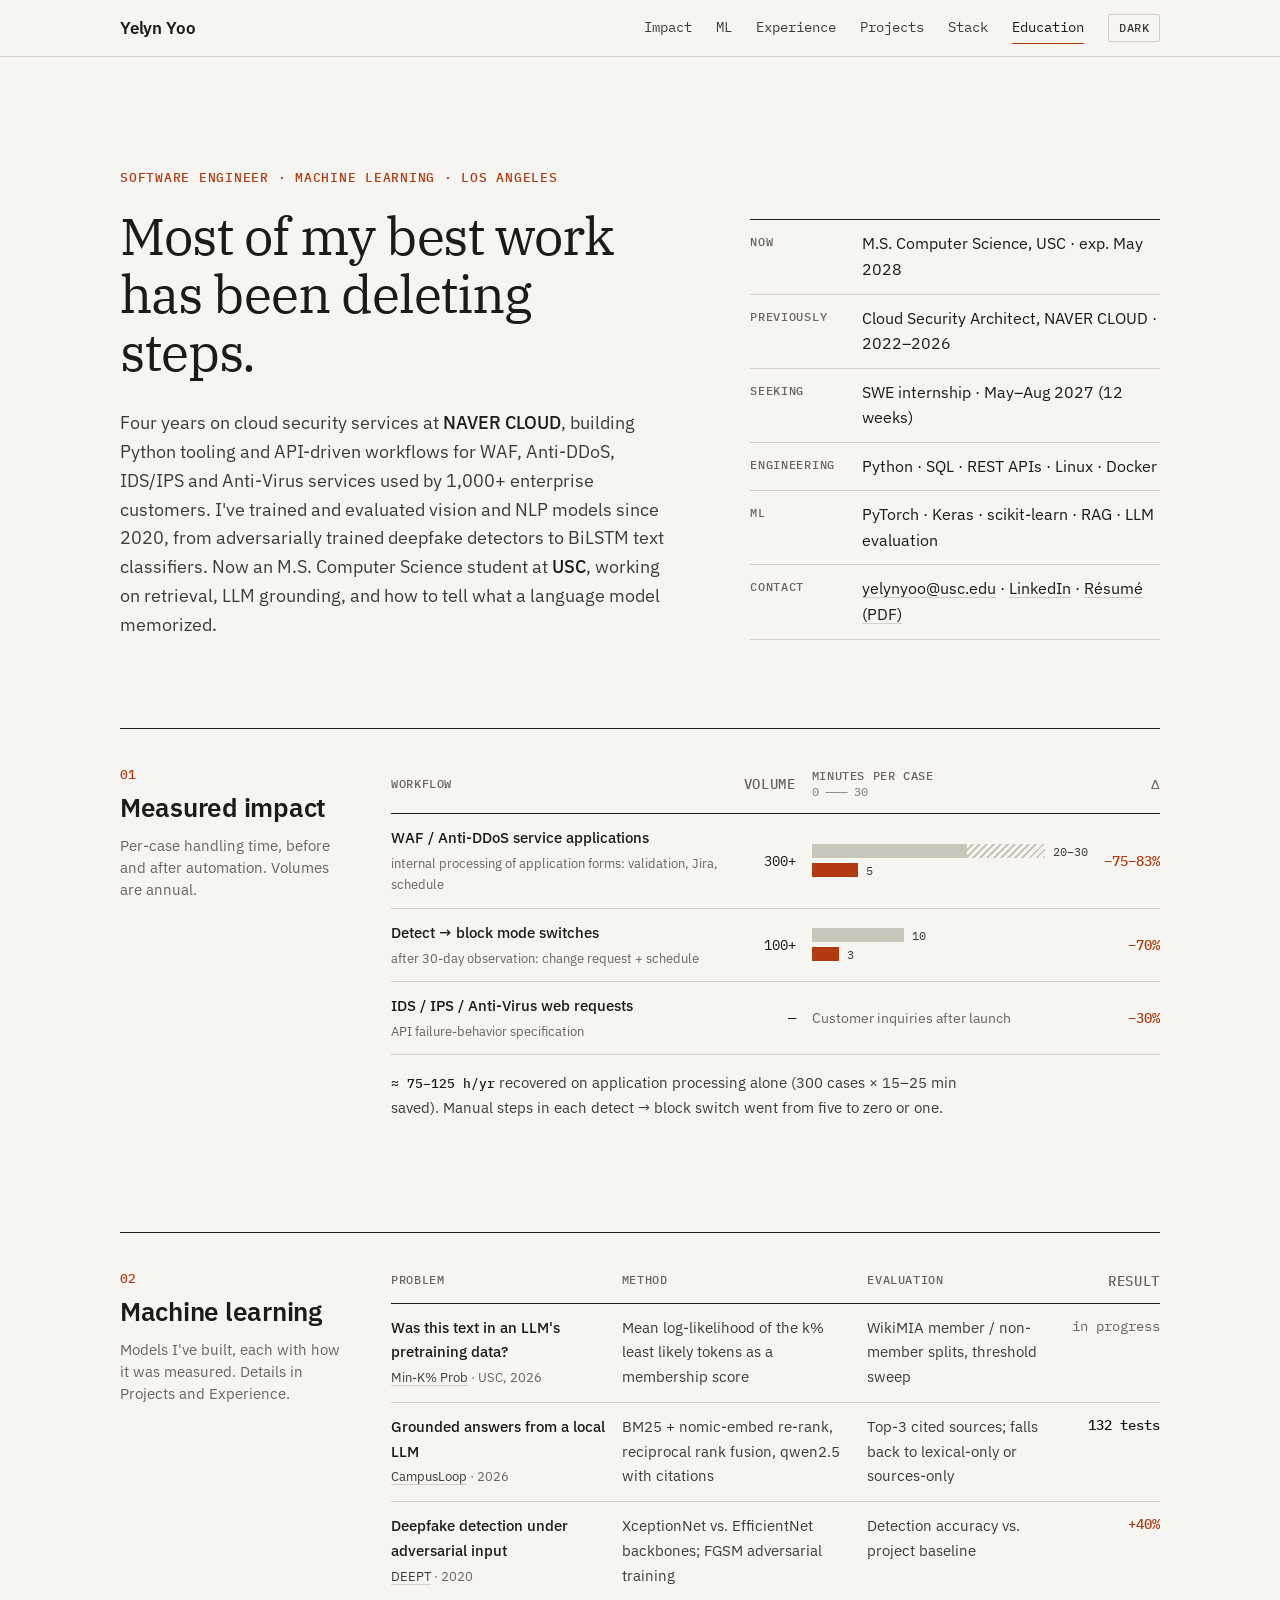
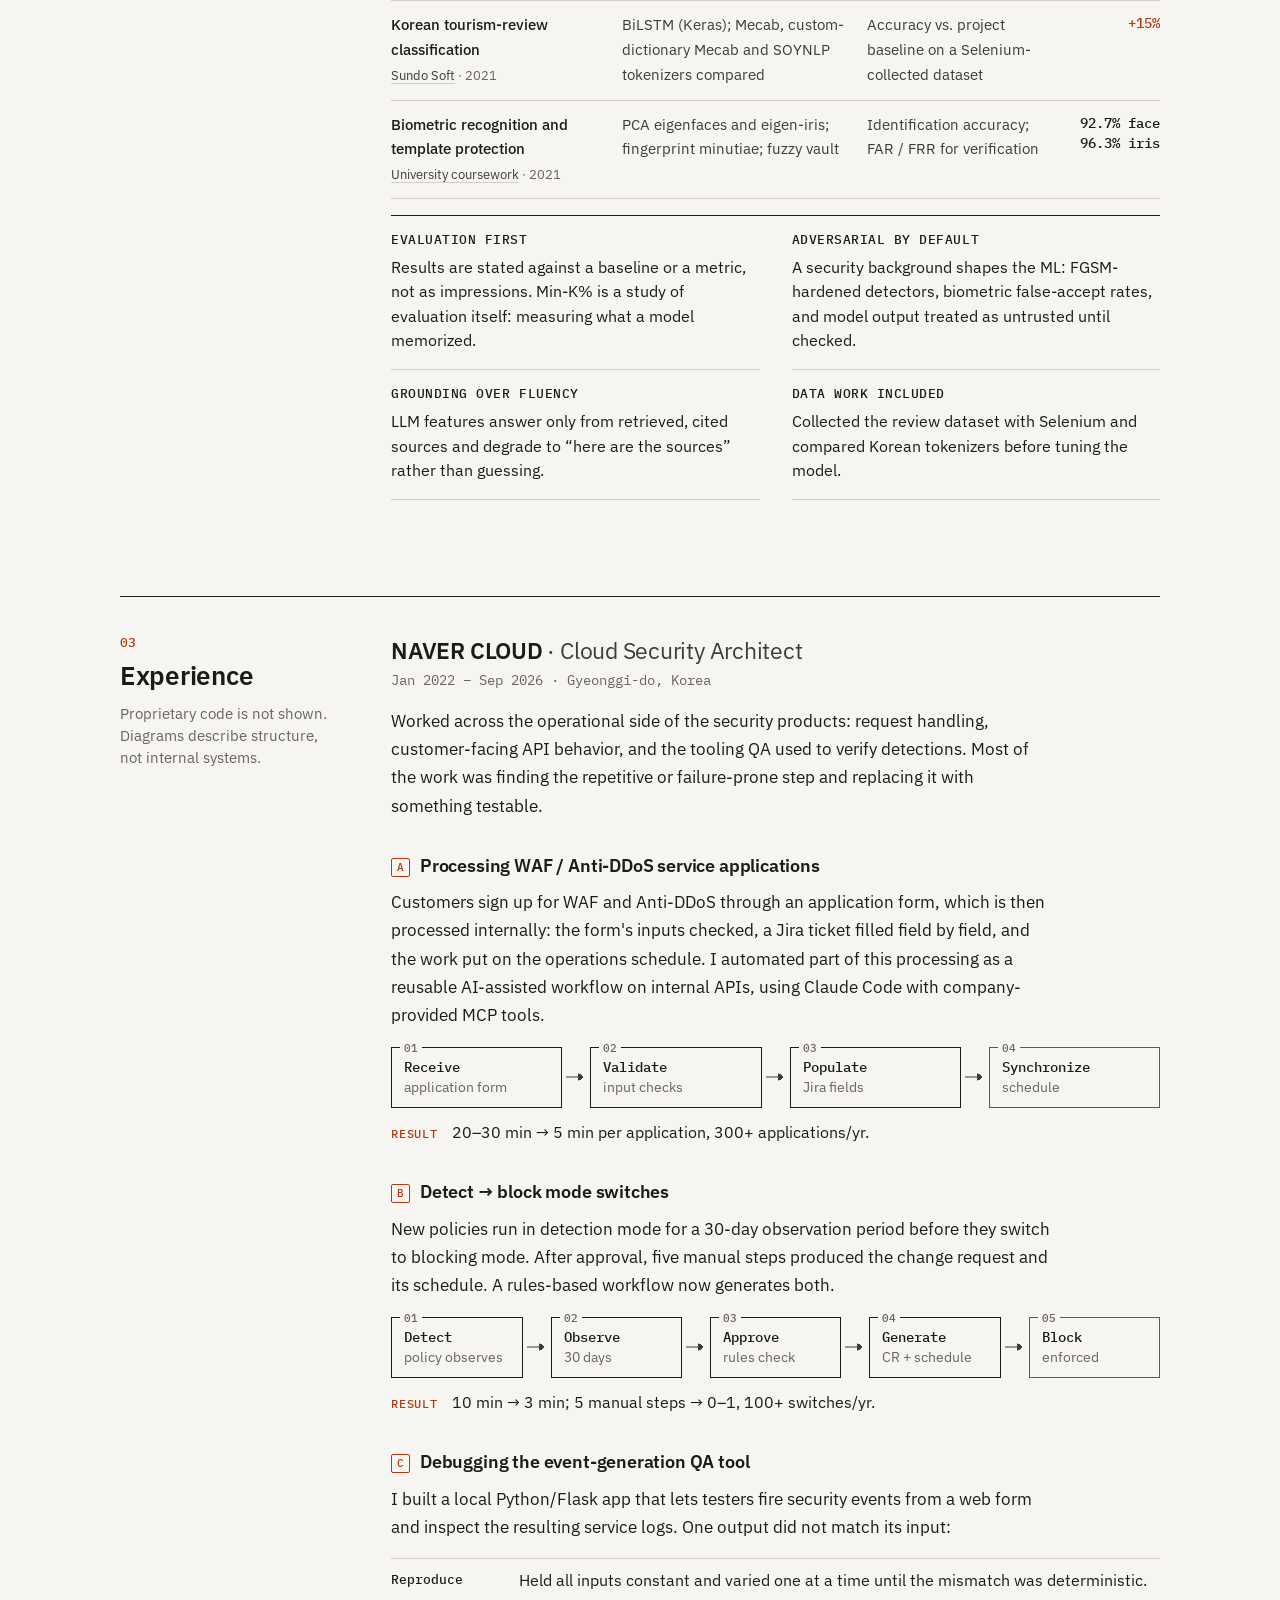
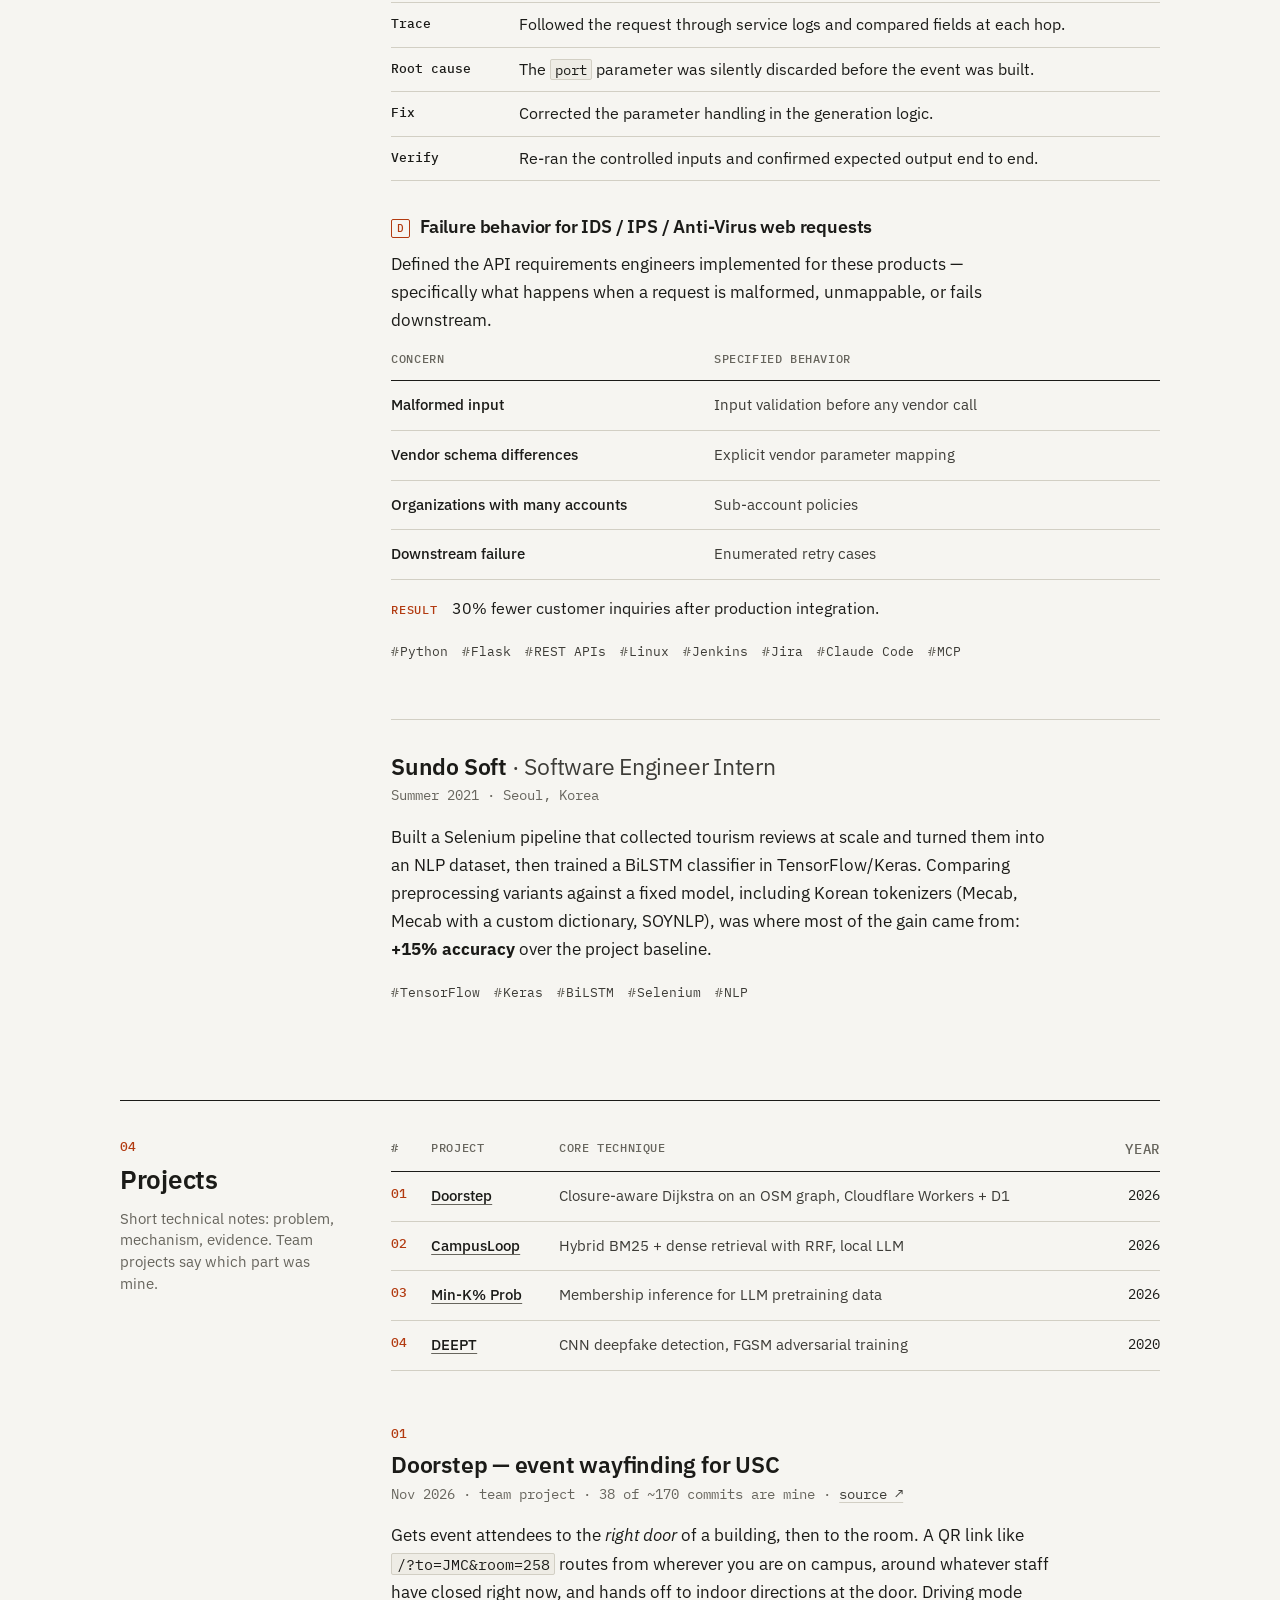
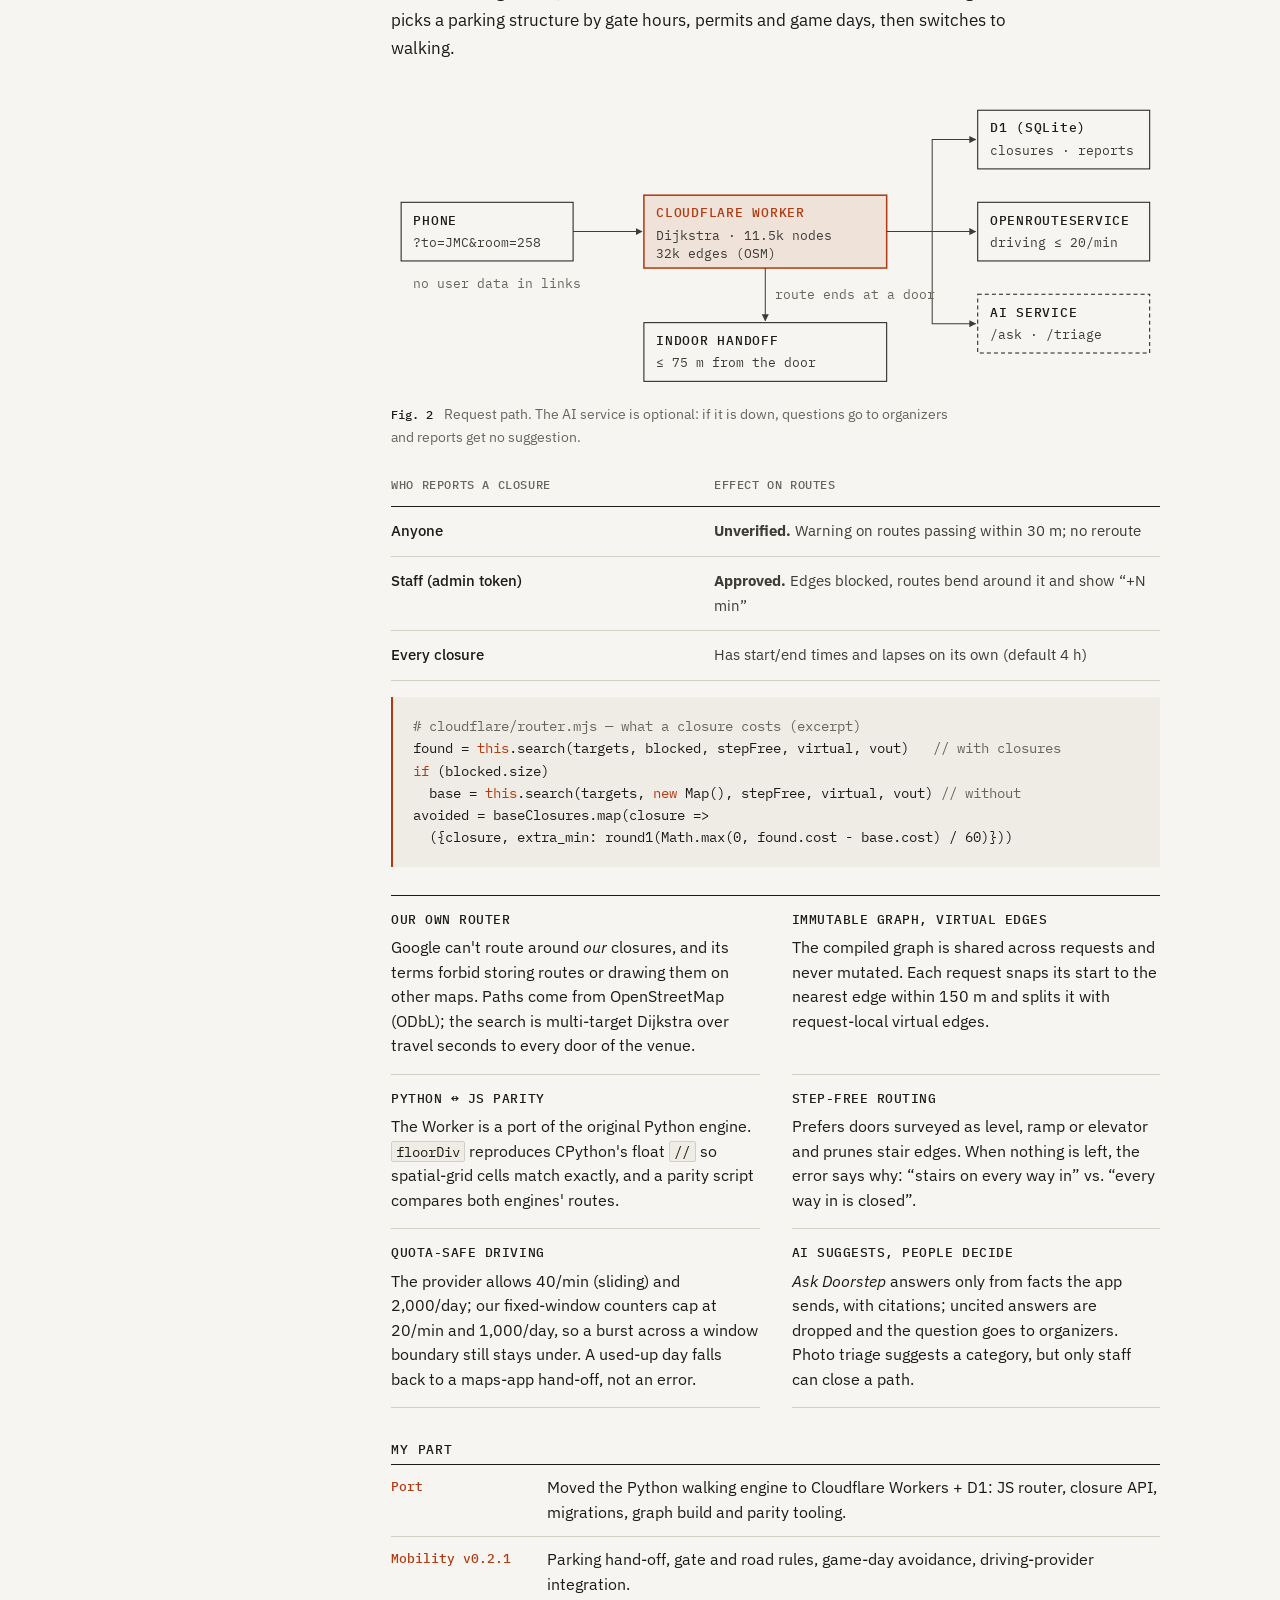
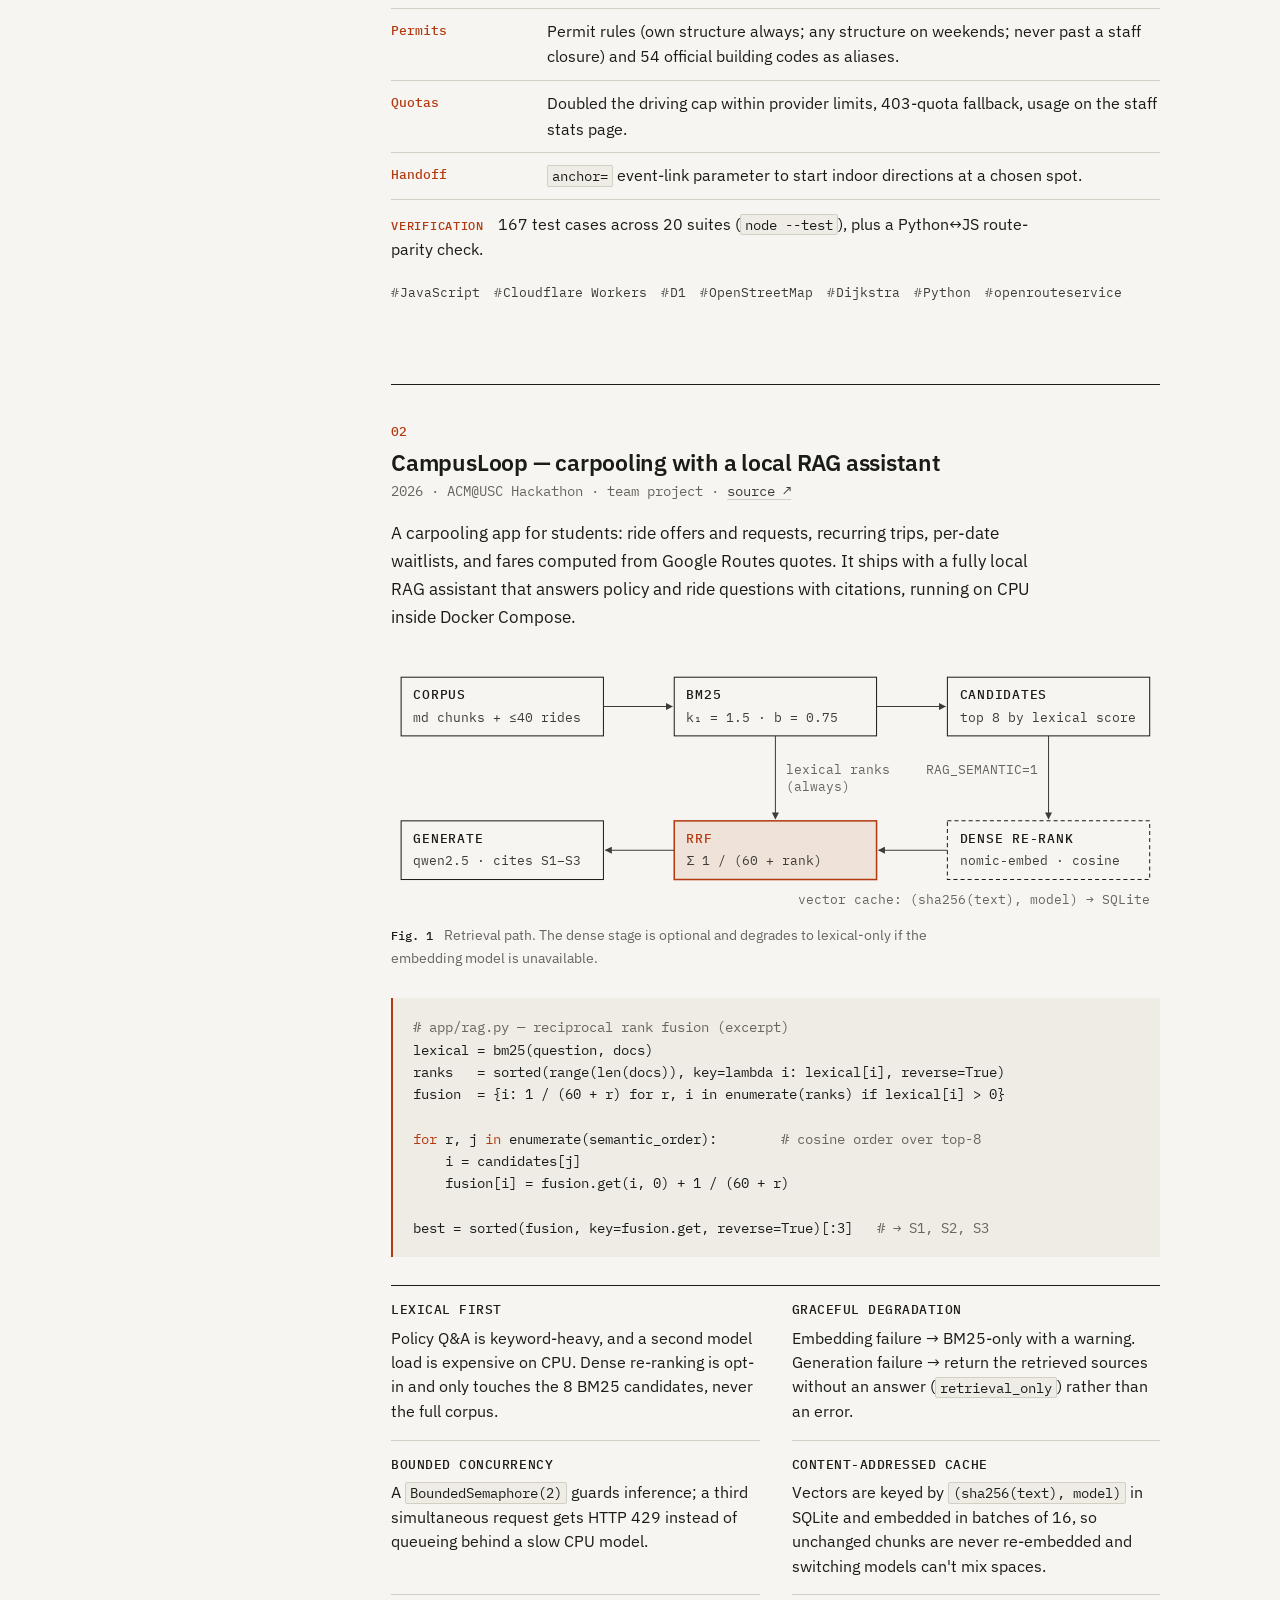
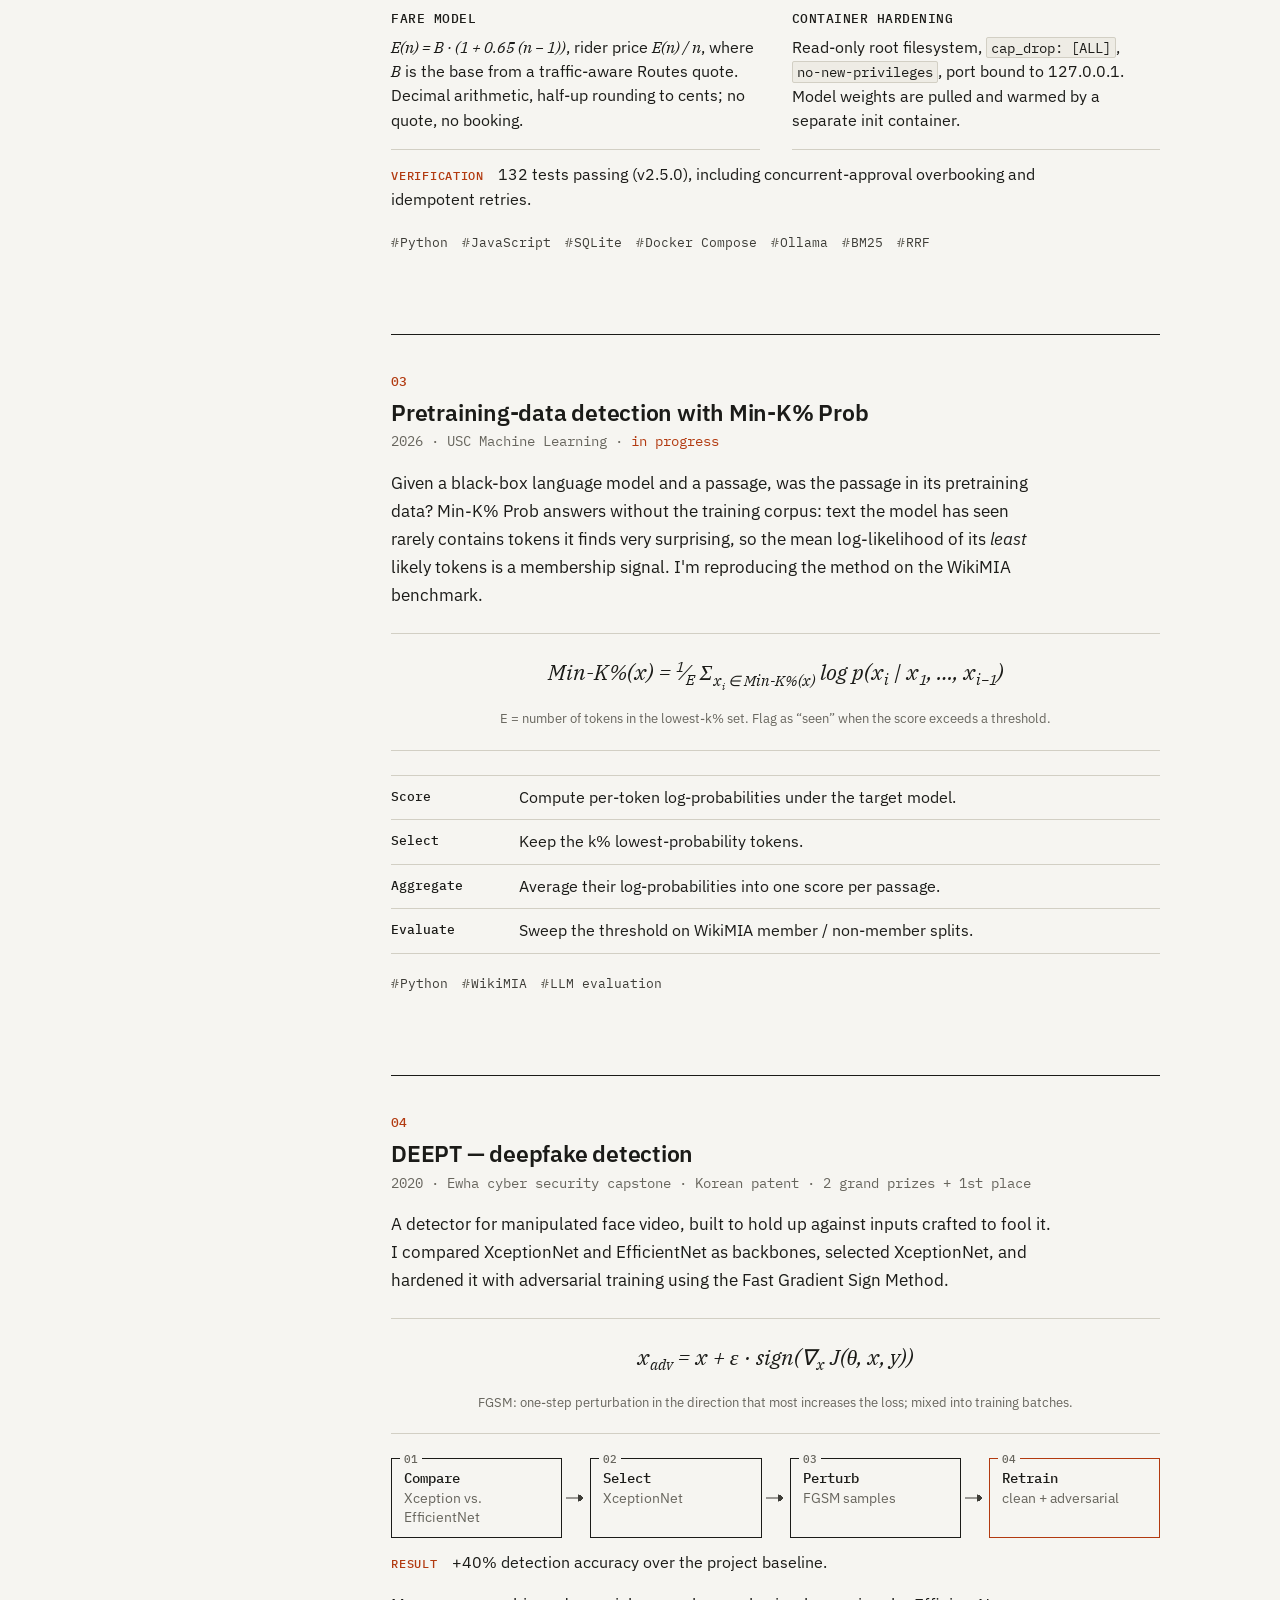
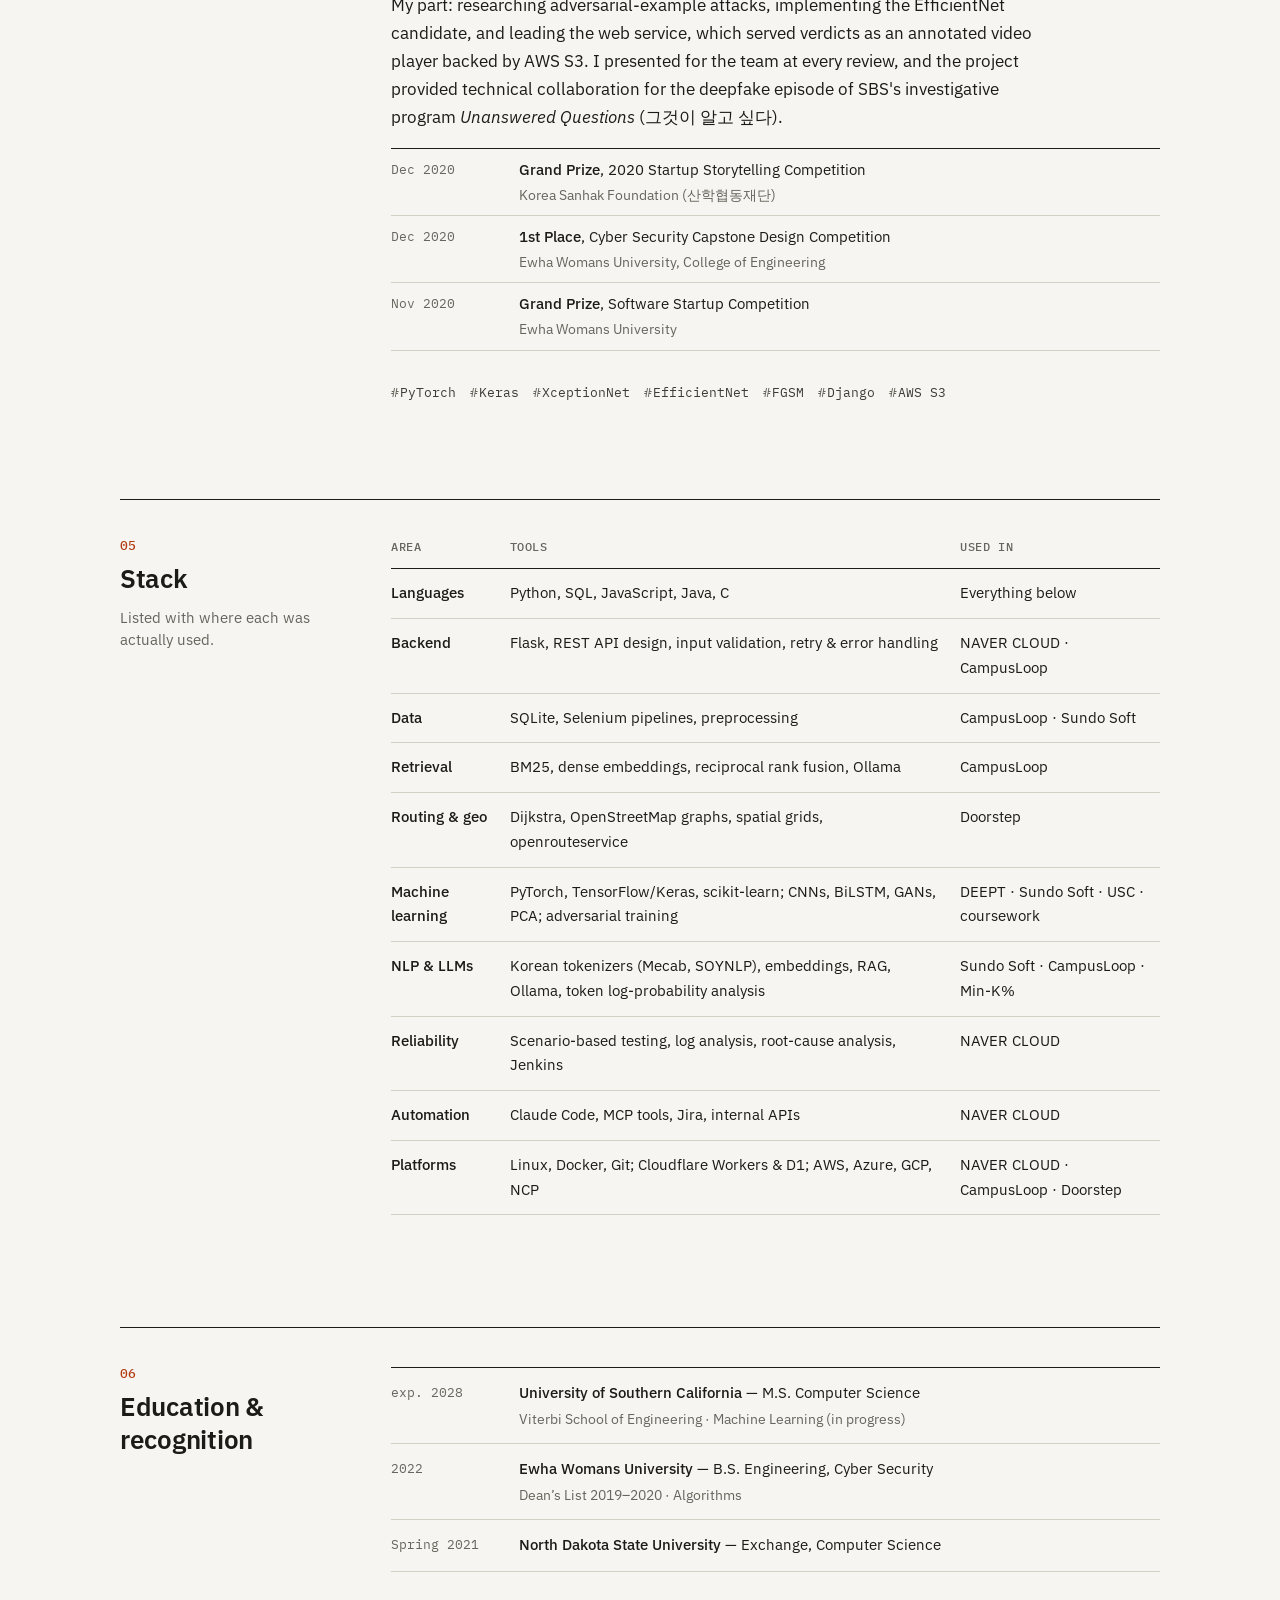
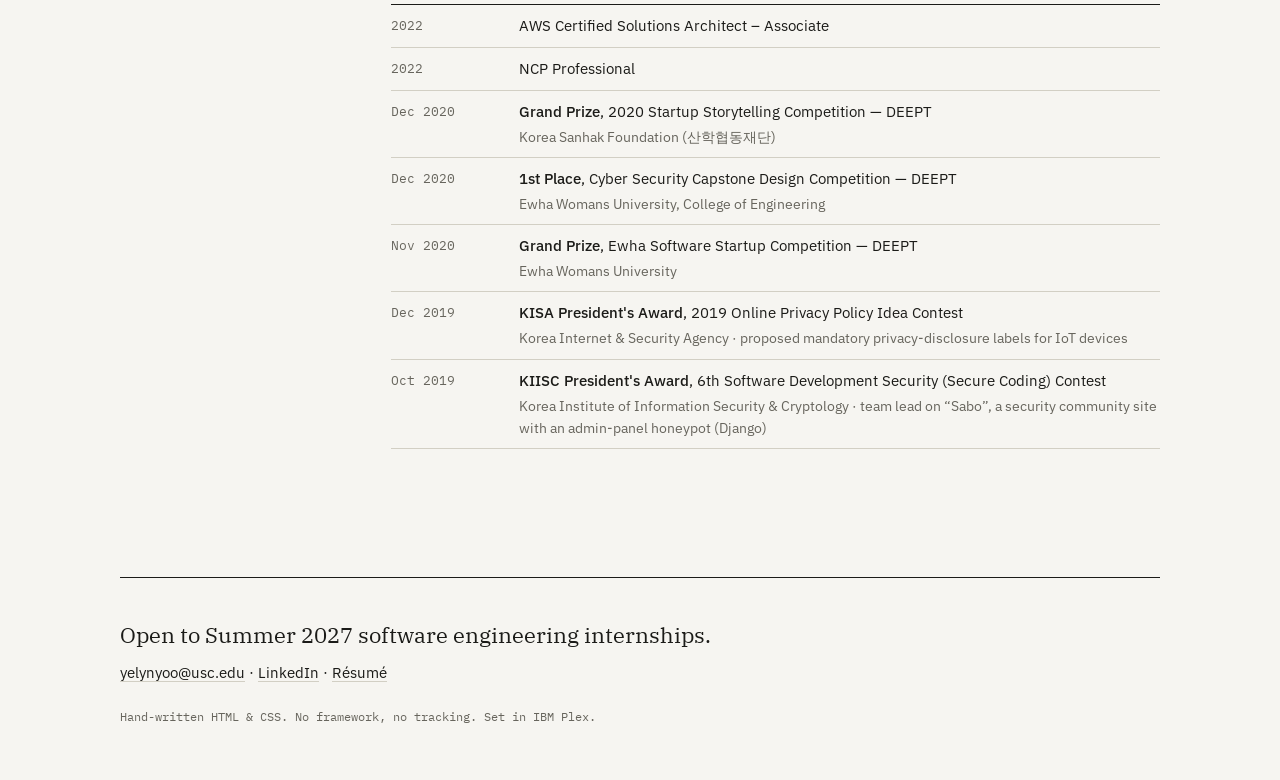
==== commit 582bfcb2: "Restore tokenizer details for Sundo Soft; label biometrics as coursework BILSTM_test is the Sundo So" ====
--- a/index.html
+++ b/index.html
@@ -222,7 +222,7 @@
                   <td class="num delta">+15%</td>
                 </tr>
                 <tr>
-                  <th scope="row">Biometric recognition and template protection<small><a href="https://github.com/yelynew/Biological-authentication-security-and-machine-learning" target="_blank" rel="noreferrer">notebooks ↗</a> · 2021</small></th>
+                  <th scope="row">Biometric recognition and template protection<small><a href="https://github.com/yelynew/Biological-authentication-security-and-machine-learning" target="_blank" rel="noreferrer">University coursework</a> · 2021</small></th>
                   <td>PCA eigenfaces and eigen-iris; fingerprint minutiae; fuzzy vault</td>
                   <td>Identification accuracy; FAR / FRR for verification</td>
                   <td class="num">92.7% face<br />96.3% iris</td>
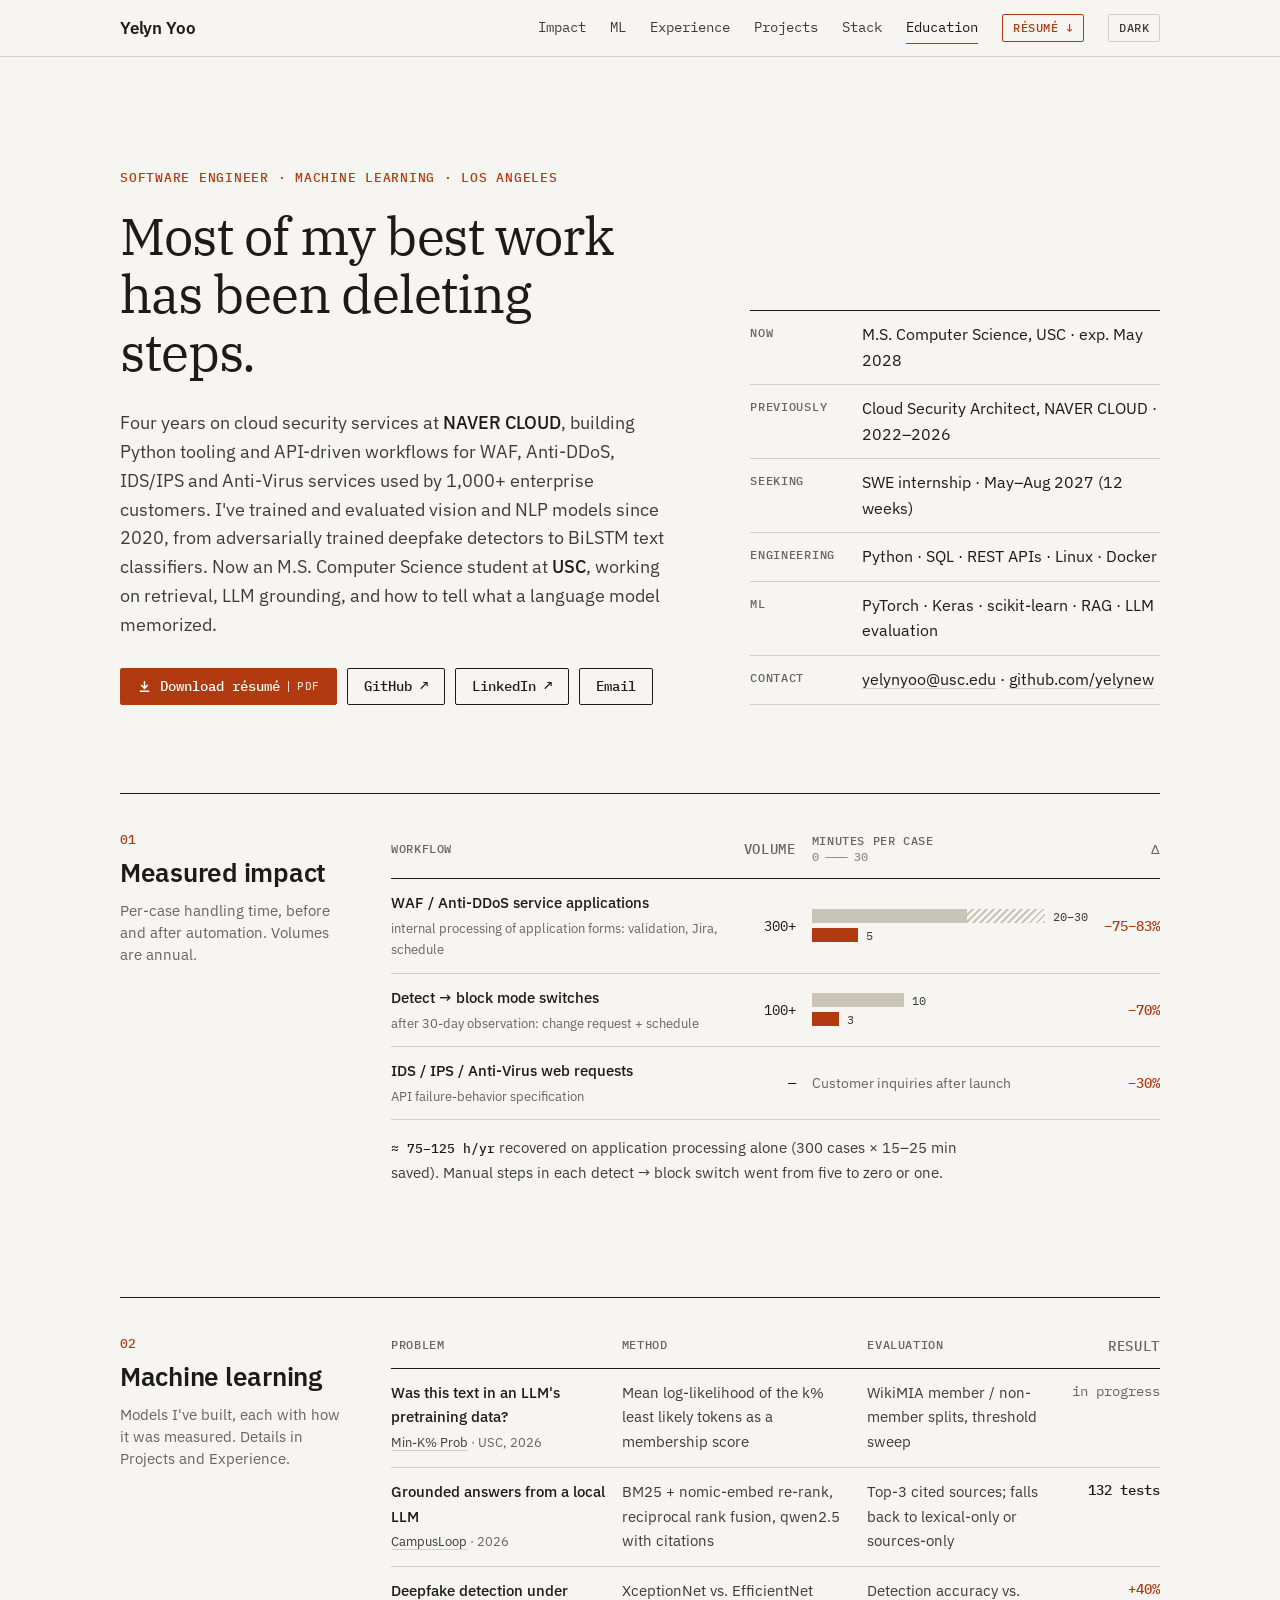
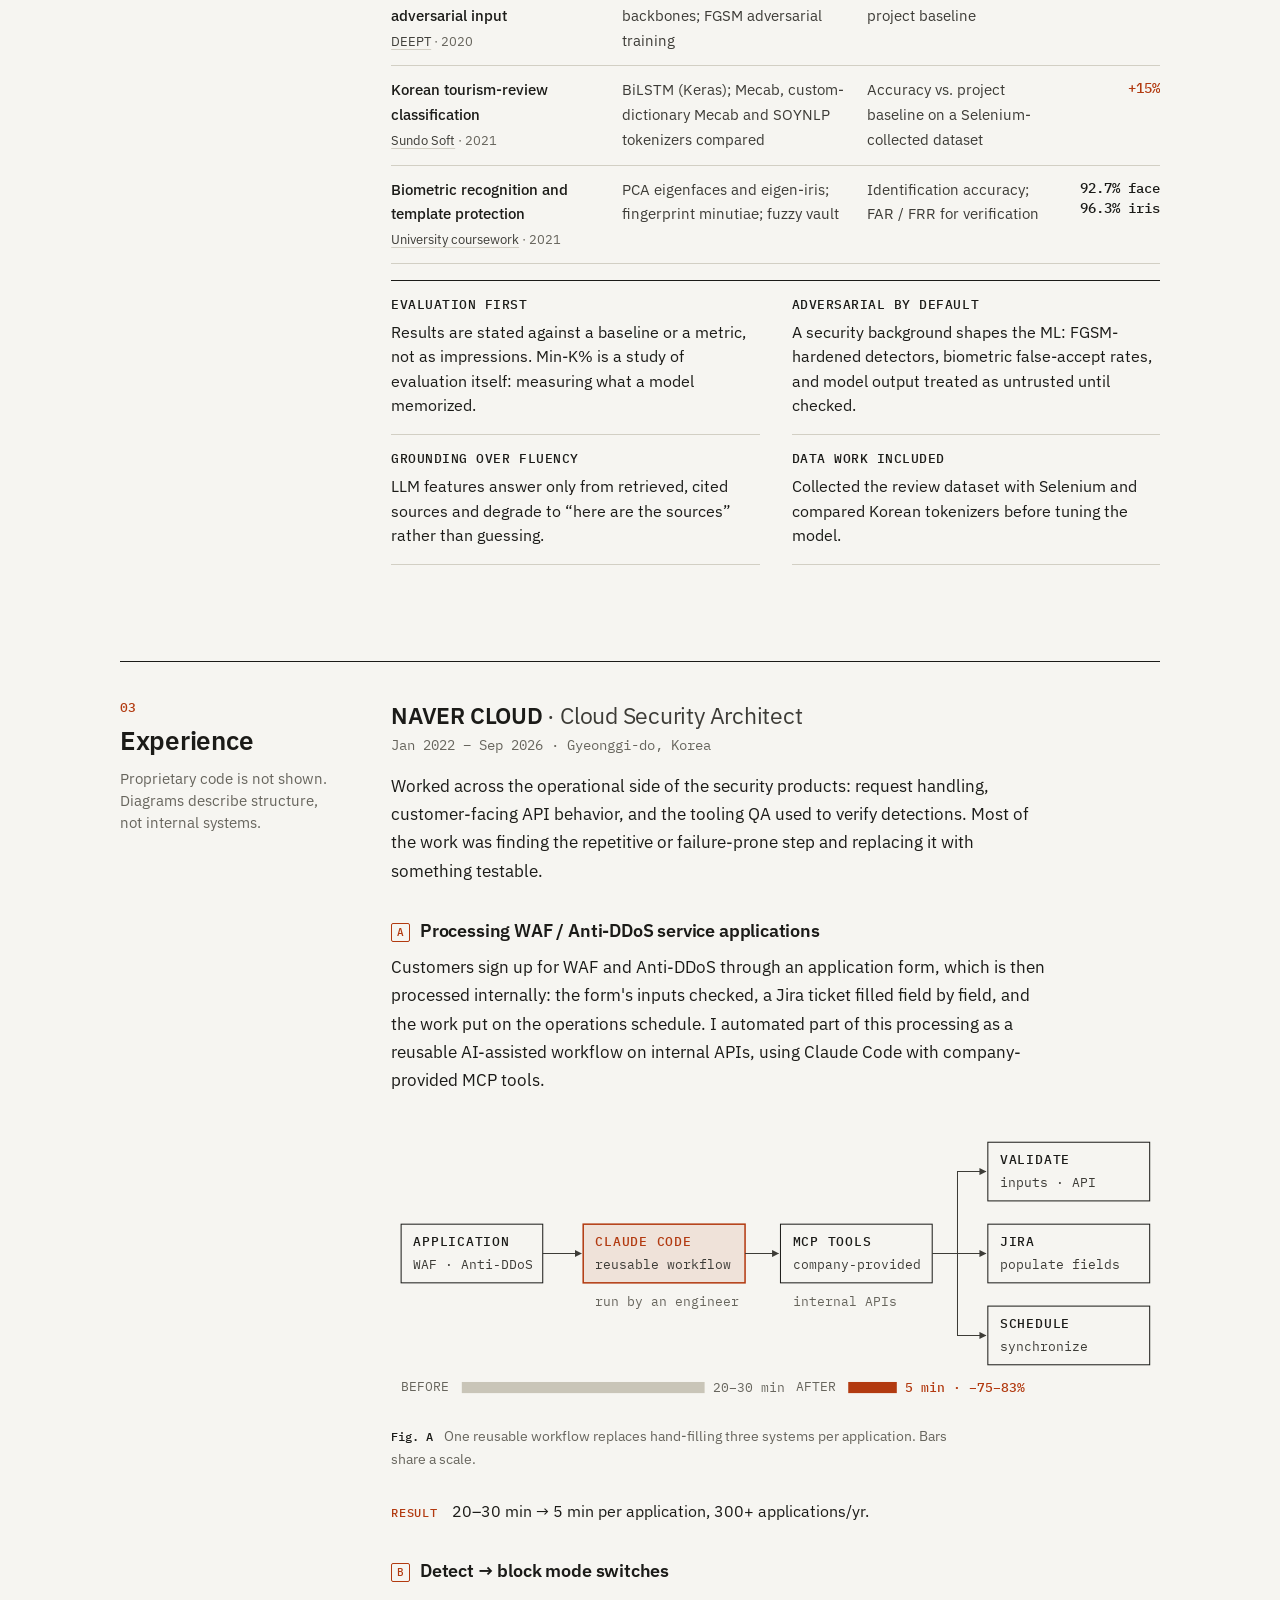
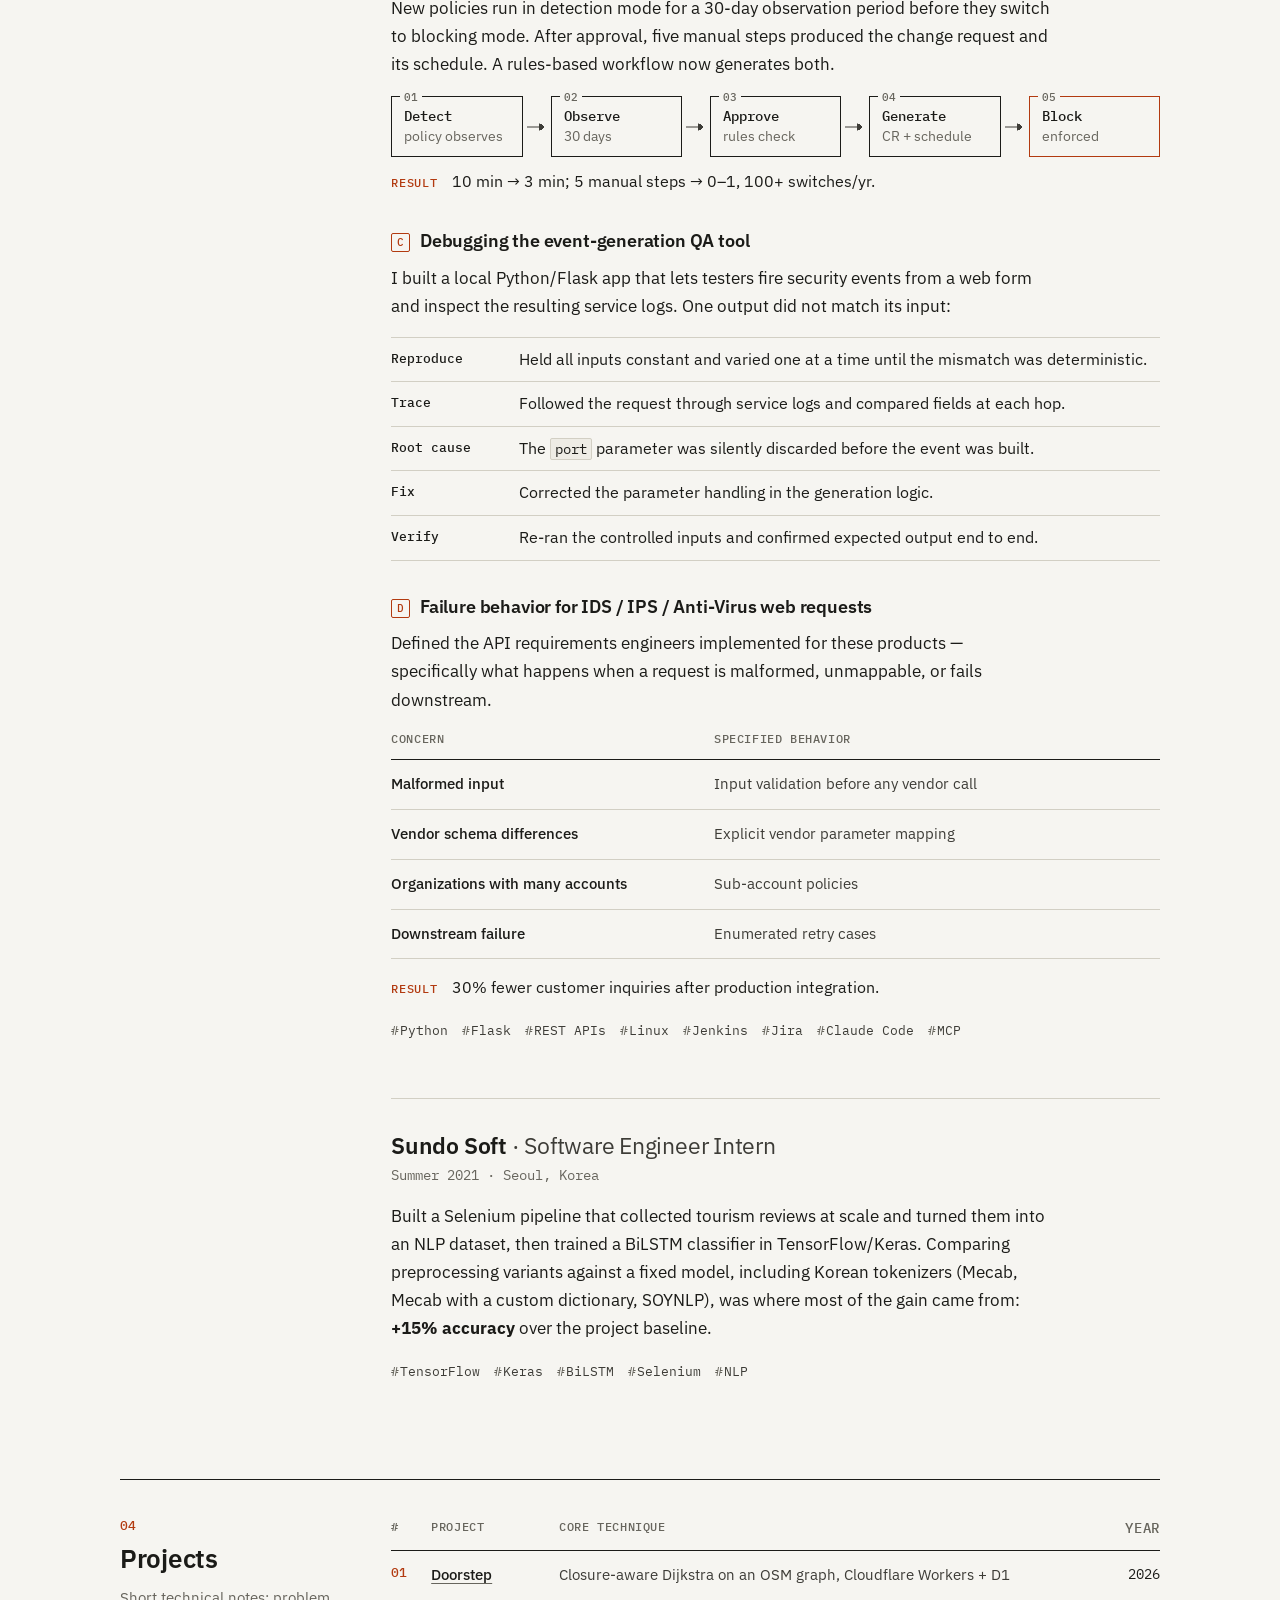
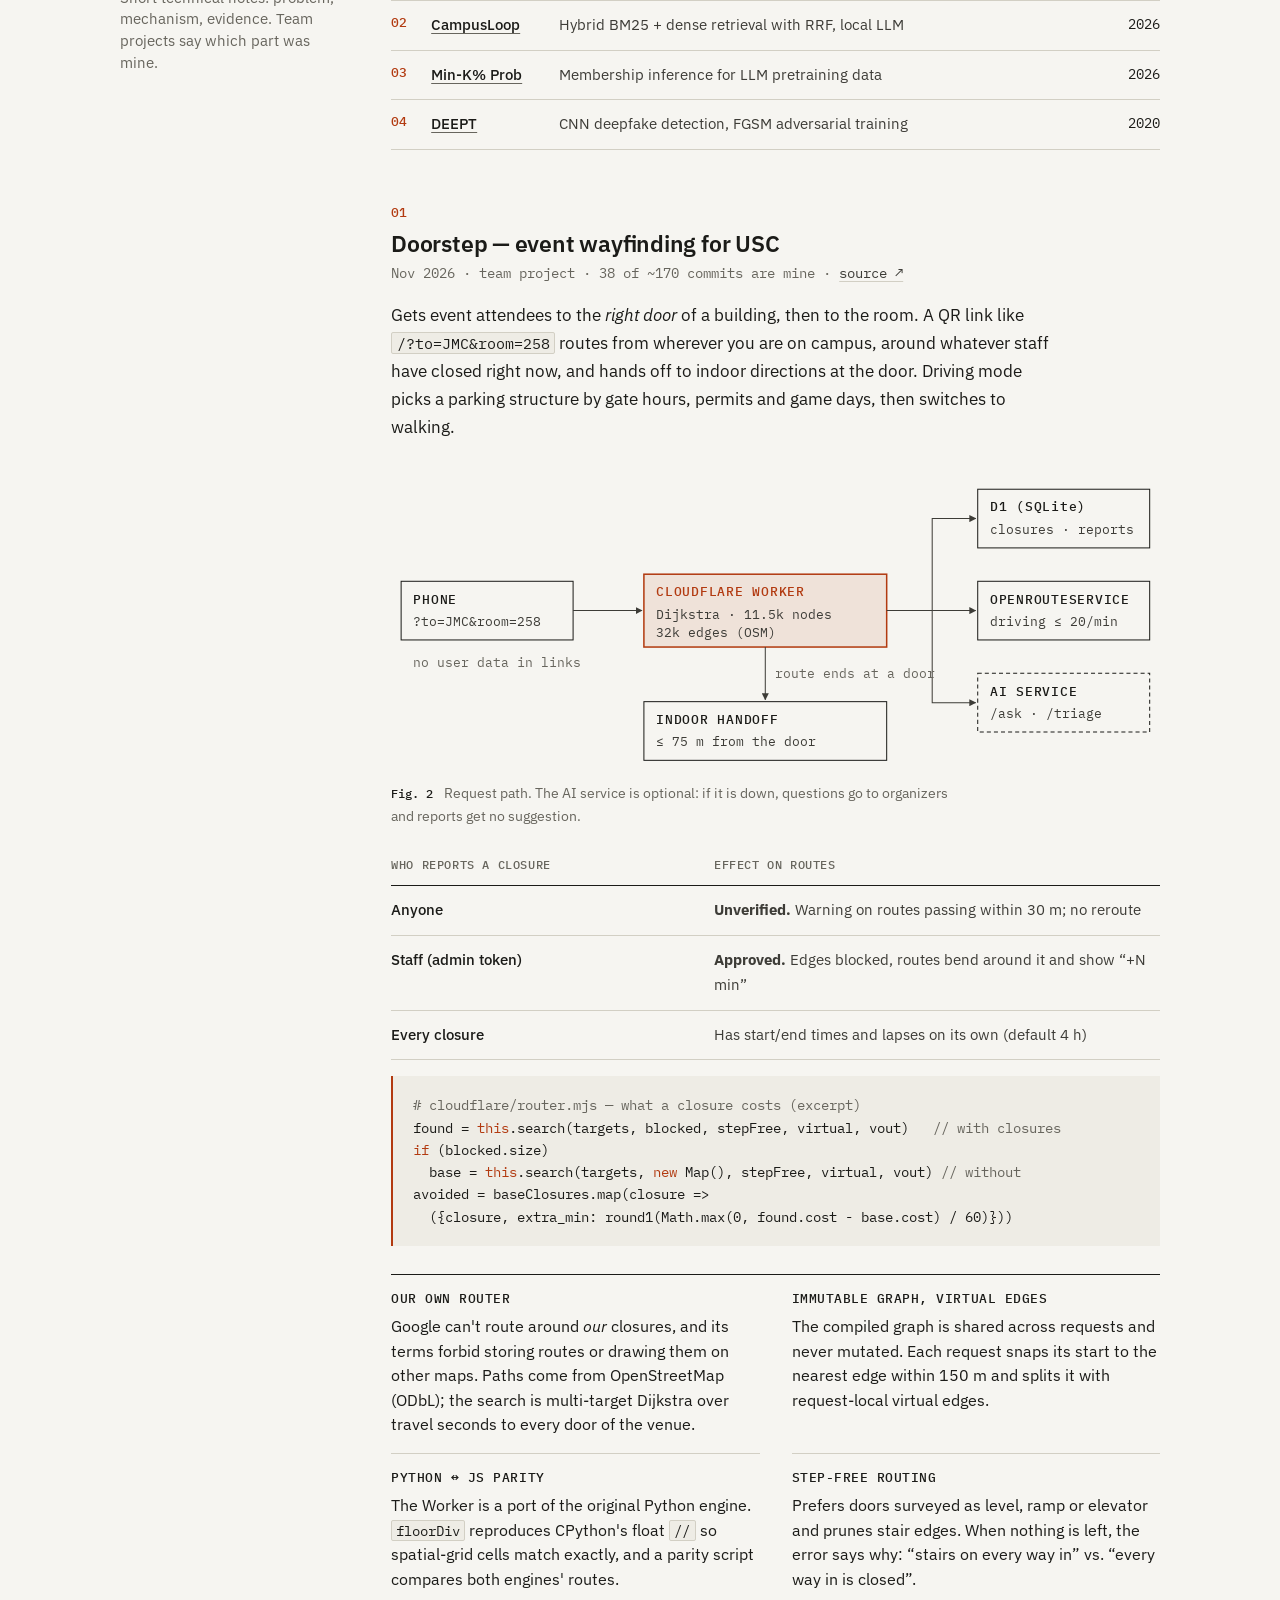
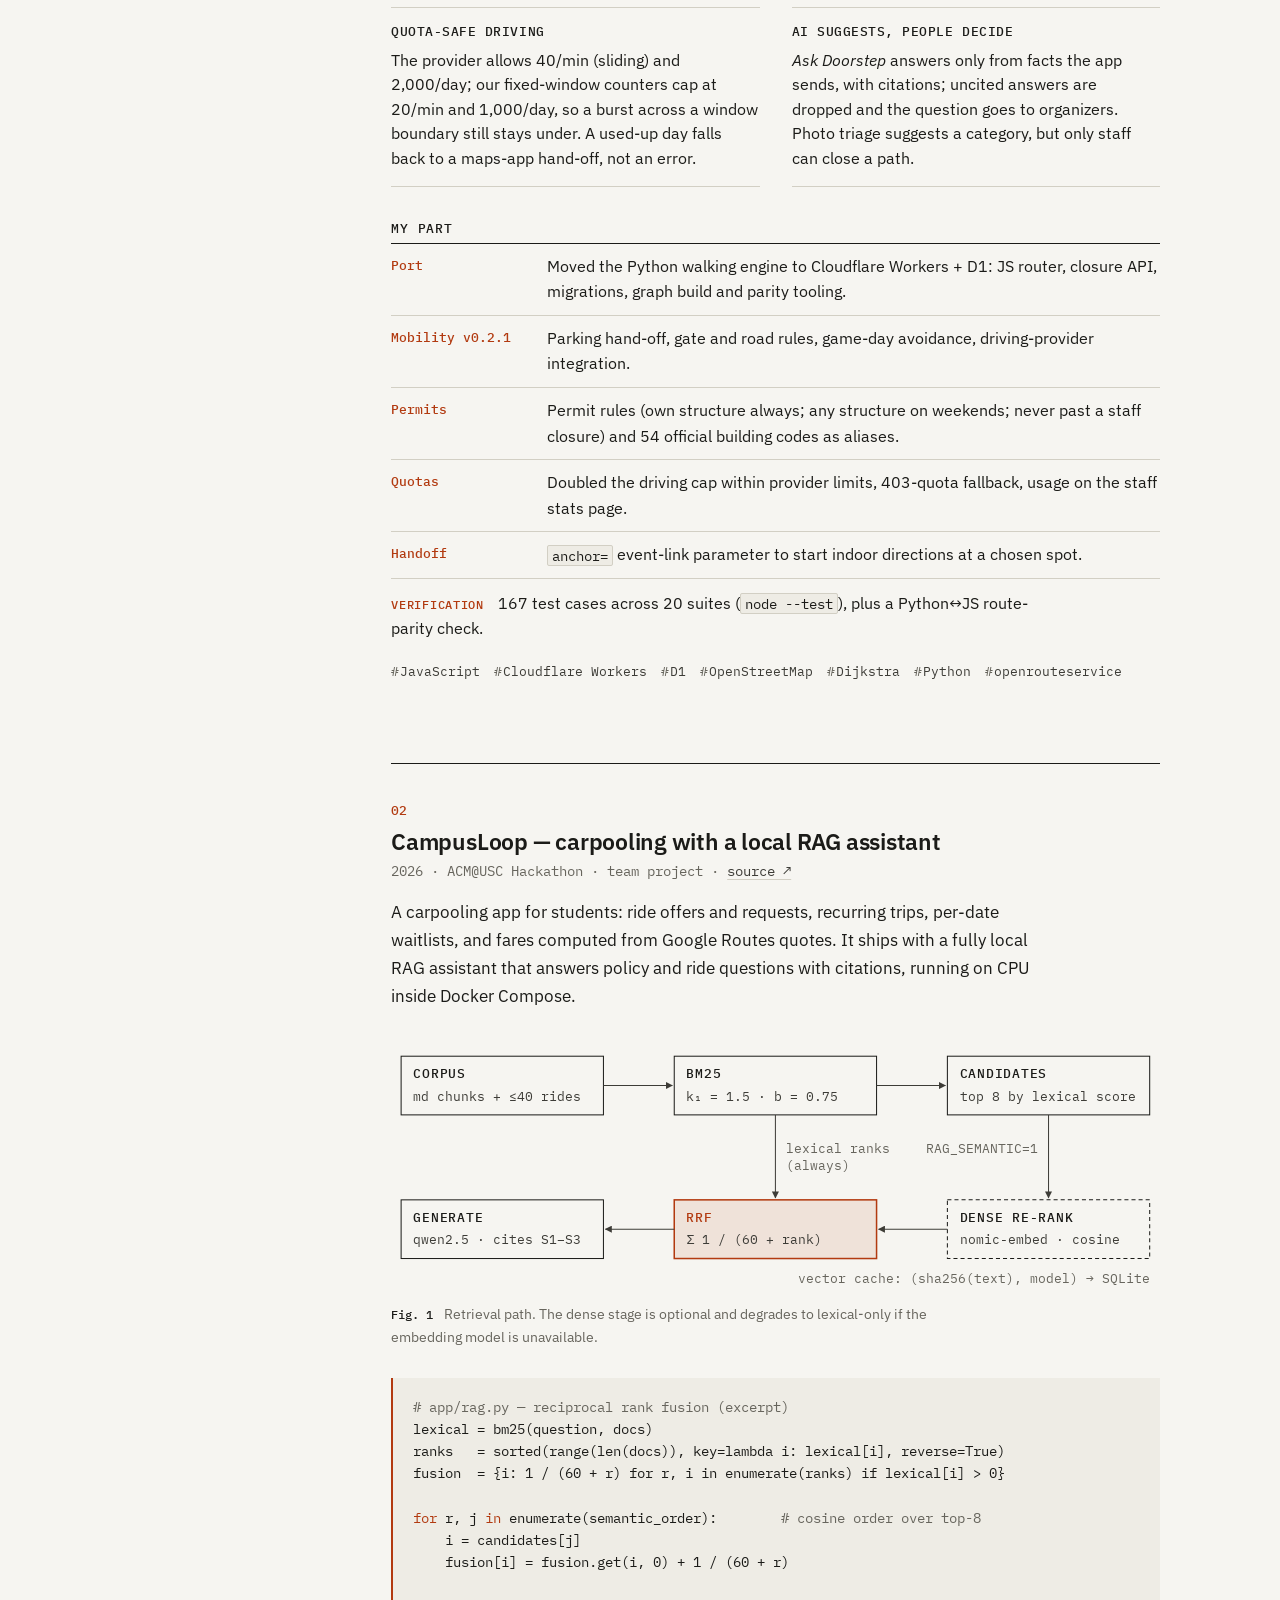
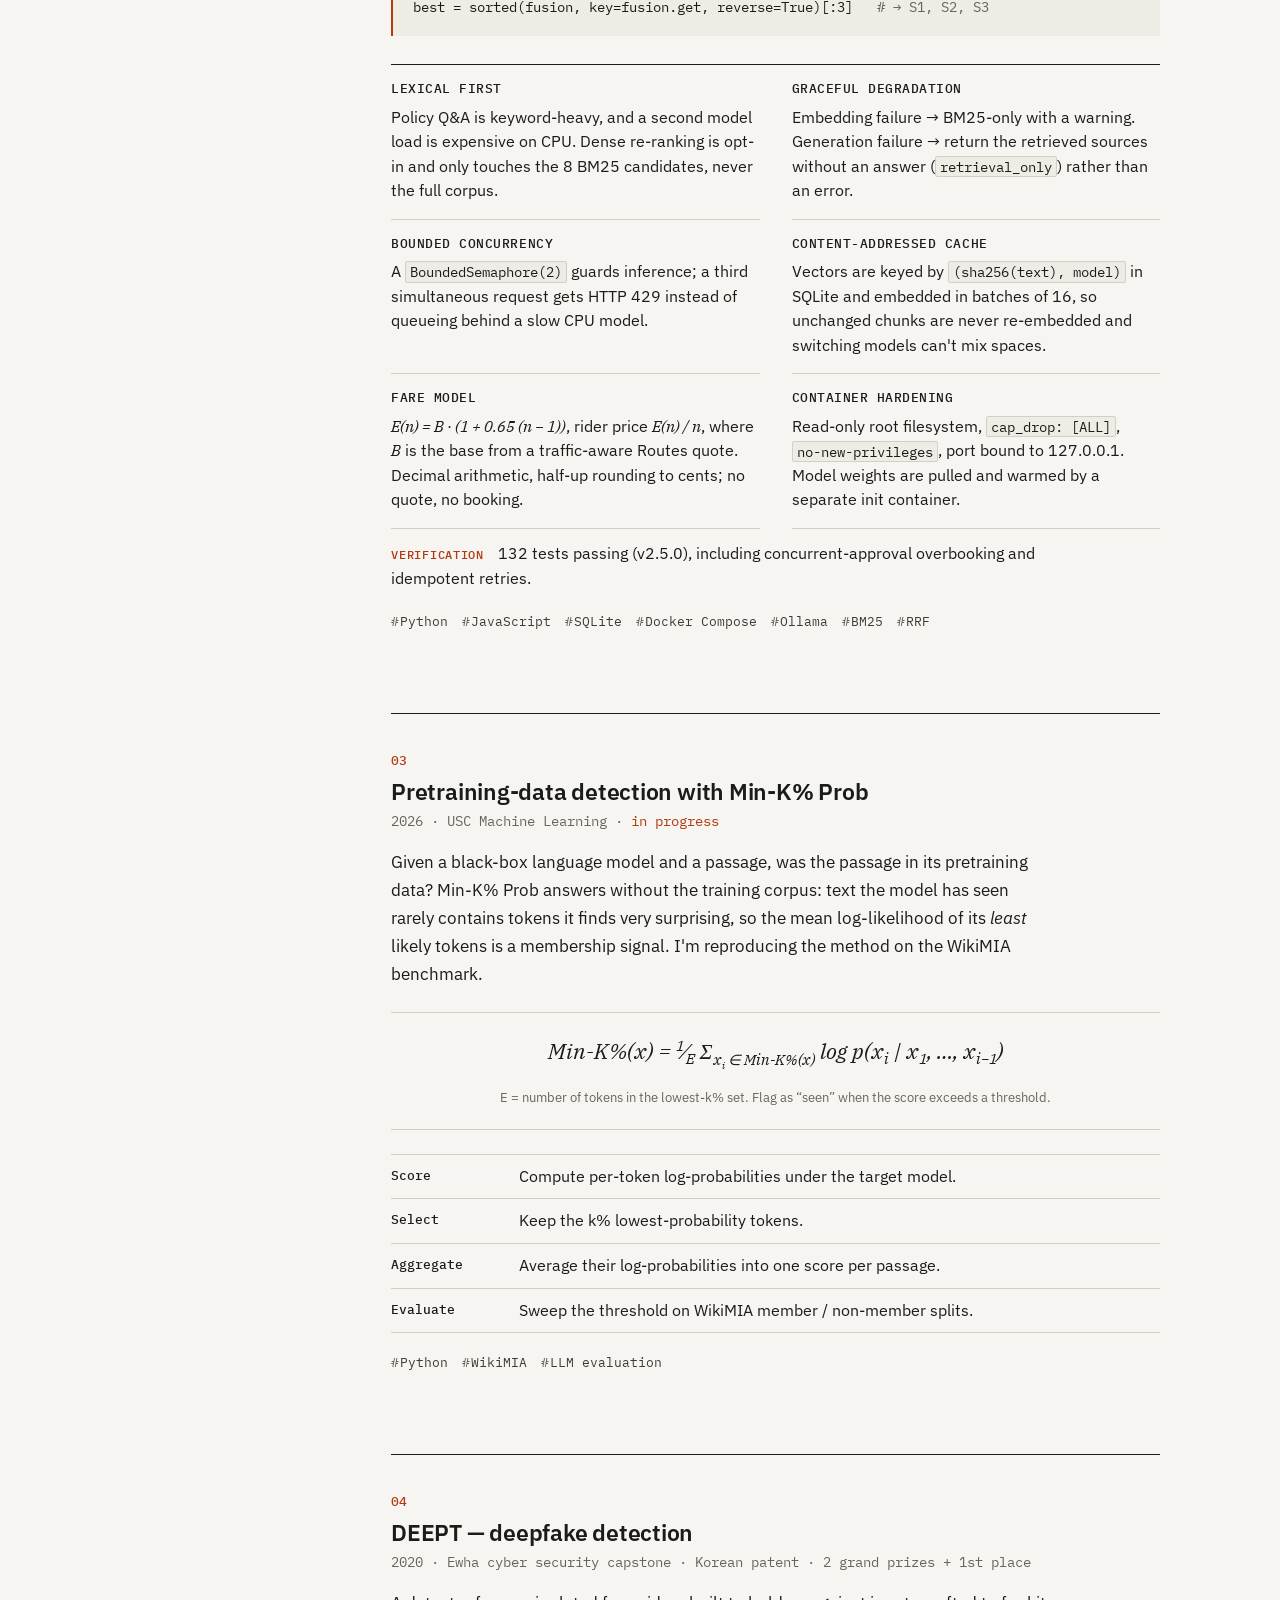
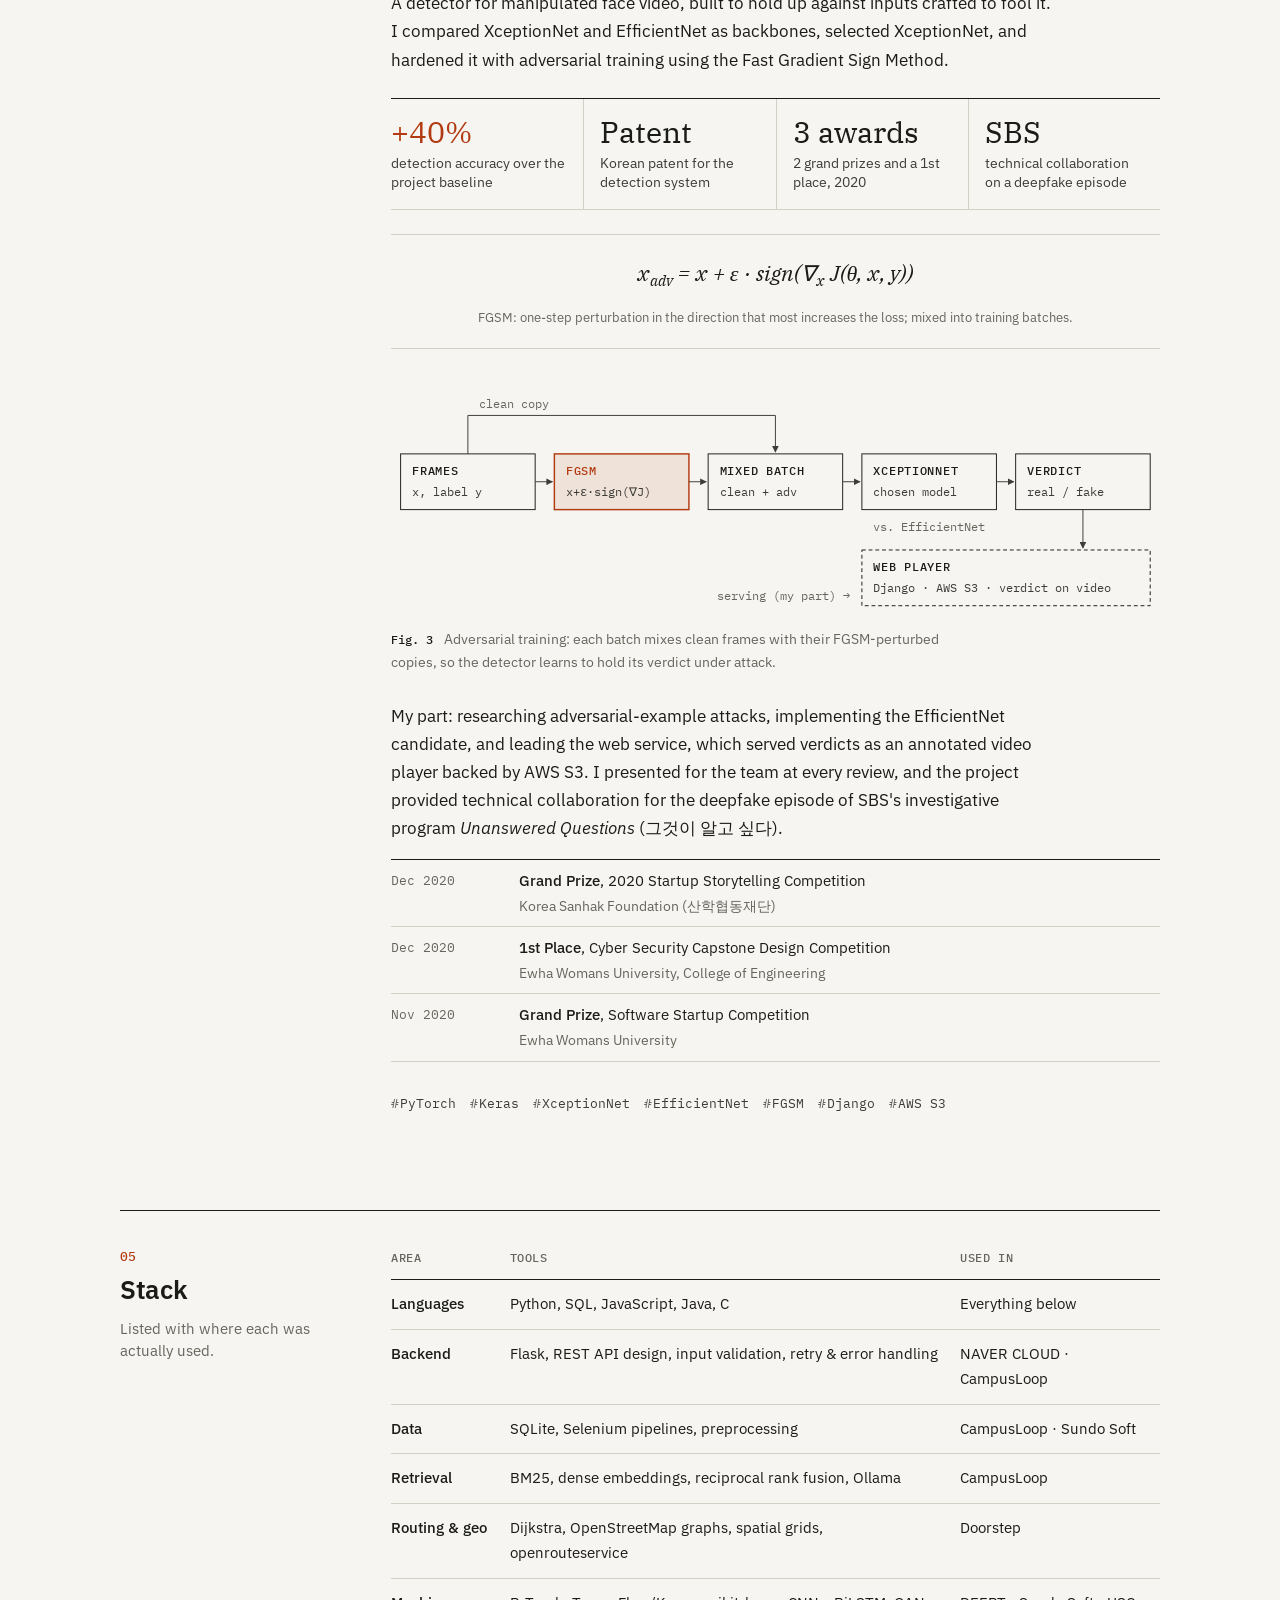
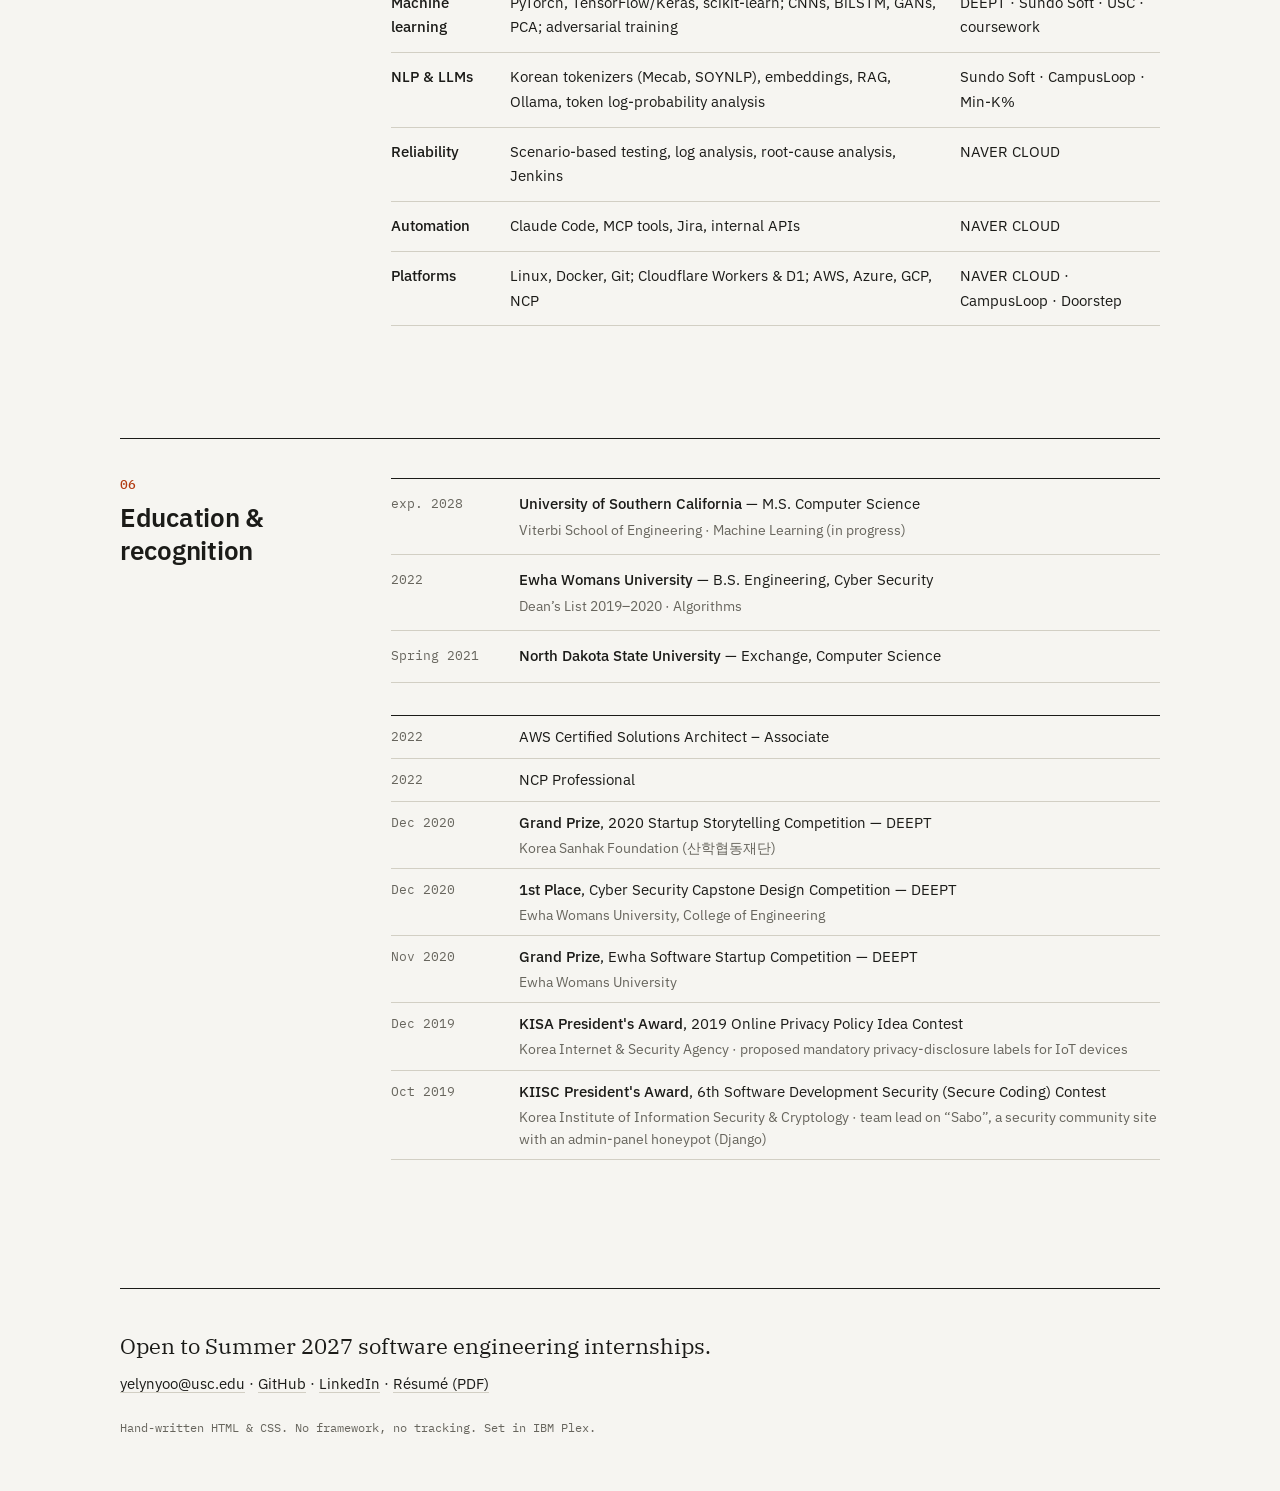
==== commit ba19e49c: "Surface résumé and links; diagram the Claude Code workflow and DEEPT - Hero: Download résumé button " ====
--- a/index.html
+++ b/index.html
@@ -38,7 +38,7 @@
         "@type": "Person",
         "name": "Yelyn Yoo",
         "email": "mailto:yelynyoo@usc.edu",
-        "sameAs": ["https://www.linkedin.com/in/yelyn-yoo/"],
+        "sameAs": ["https://www.linkedin.com/in/yelyn-yoo/", "https://github.com/yelynew"],
         "alumniOf": [
           { "@type": "CollegeOrUniversity", "name": "Ewha Womans University" },
           { "@type": "CollegeOrUniversity", "name": "North Dakota State University" }
@@ -68,6 +68,7 @@
           <a href="#stack">Stack</a>
           <a href="#education">Education</a>
         </nav>
+        <a class="header-cv" href="assets/Yelyn_Yoo_Resume.pdf" download>Résumé ↓</a>
         <button class="theme-toggle" type="button" aria-label="Toggle color theme">
           <span class="theme-label">Theme</span>
         </button>
@@ -90,6 +91,15 @@
             M.S. Computer Science student at <strong>USC</strong>, working on retrieval, LLM grounding, and
             how to tell what a language model memorized.
           </p>
+          <div class="actions">
+            <a class="btn btn-primary" href="assets/Yelyn_Yoo_Resume.pdf" download>
+              <svg viewBox="0 0 16 16" aria-hidden="true"><path d="M8 2v8M4.5 6.5 8 10l3.5-3.5M3 13h10" /></svg>
+              Download résumé <span class="btn-meta">PDF</span>
+            </a>
+            <a class="btn" href="https://github.com/yelynew" target="_blank" rel="noreferrer">GitHub <span aria-hidden="true">↗</span></a>
+            <a class="btn" href="https://www.linkedin.com/in/yelyn-yoo/" target="_blank" rel="noreferrer">LinkedIn <span aria-hidden="true">↗</span></a>
+            <a class="btn" href="mailto:yelynyoo@usc.edu">Email</a>
+          </div>
         </div>
 
         <dl class="spec">
@@ -102,8 +112,7 @@
             <dt>Contact</dt>
             <dd>
               <a href="mailto:yelynyoo@usc.edu">yelynyoo@usc.edu</a> ·
-              <a href="https://www.linkedin.com/in/yelyn-yoo/" target="_blank" rel="noreferrer">LinkedIn</a> ·
-              <a href="assets/Yelyn_Yoo_Resume.pdf" download>Résumé (PDF)</a>
+              <a href="https://github.com/yelynew" target="_blank" rel="noreferrer">github.com/yelynew</a>
             </dd>
           </div>
         </dl>
@@ -281,12 +290,38 @@
                 reusable AI-assisted workflow on internal APIs, using Claude Code with company-provided
                 MCP tools.
               </p>
-              <ol class="flow" aria-label="Application processing flow">
-                <li><b>Receive</b><span>application form</span></li>
-                <li><b>Validate</b><span>input checks</span></li>
-                <li><b>Populate</b><span>Jira fields</span></li>
-                <li><b>Synchronize</b><span>schedule</span></li>
-              </ol>
+              <figure class="diagram">
+                <svg viewBox="0 0 760 290" role="img" aria-labelledby="fig-a-t fig-a-d">
+                  <title id="fig-a-t">AI-assisted application workflow</title>
+                  <desc id="fig-a-d">An engineer runs a reusable Claude Code workflow on a WAF or Anti-DDoS application. Claude Code calls company-provided MCP tools, which reach internal APIs to validate inputs, populate Jira fields, and synchronize the schedule. Handling time drops from 20 to 30 minutes to 5 minutes.</desc>
+                  <defs>
+                    <marker id="arr-a" viewBox="0 0 10 10" refX="9" refY="5" markerWidth="7" markerHeight="7" orient="auto-start-reverse">
+                      <path d="M0 0 L10 5 L0 10 z" class="d-head" />
+                    </marker>
+                  </defs>
+                  <g class="d-box"><rect x="10" y="101" width="140" height="58" /><text x="22" y="123" class="d-k">APPLICATION</text><text x="22" y="145">WAF · Anti-DDoS</text></g>
+                  <g class="d-box d-acc"><rect x="190" y="101" width="160" height="58" /><text x="202" y="123" class="d-k">CLAUDE CODE</text><text x="202" y="145">reusable workflow</text></g>
+                  <g class="d-box"><rect x="385" y="101" width="150" height="58" /><text x="397" y="123" class="d-k">MCP TOOLS</text><text x="397" y="145">company-provided</text></g>
+                  <g class="d-box"><rect x="590" y="20" width="160" height="58" /><text x="602" y="42" class="d-k">VALIDATE</text><text x="602" y="64">inputs · API</text></g>
+                  <g class="d-box"><rect x="590" y="101" width="160" height="58" /><text x="602" y="123" class="d-k">JIRA</text><text x="602" y="145">populate fields</text></g>
+                  <g class="d-box"><rect x="590" y="182" width="160" height="58" /><text x="602" y="204" class="d-k">SCHEDULE</text><text x="602" y="226">synchronize</text></g>
+                  <line x1="150" y1="130" x2="188" y2="130" class="d-edge" marker-end="url(#arr-a)" />
+                  <line x1="350" y1="130" x2="383" y2="130" class="d-edge" marker-end="url(#arr-a)" />
+                  <path d="M535 130 H560 V49 H588" class="d-edge" fill="none" marker-end="url(#arr-a)" />
+                  <line x1="560" y1="130" x2="588" y2="130" class="d-edge" marker-end="url(#arr-a)" />
+                  <path d="M560 130 V211 H588" class="d-edge" fill="none" marker-end="url(#arr-a)" />
+                  <text x="202" y="182" class="d-note">run by an engineer</text>
+                  <text x="397" y="182" class="d-note">internal APIs</text>
+                  <!-- before / after -->
+                  <text x="10" y="266" class="d-note">BEFORE</text>
+                  <rect x="70" y="257" width="240" height="11" class="d-bar-before" />
+                  <text x="318" y="267" class="d-note">20–30 min</text>
+                  <text x="400" y="266" class="d-note">AFTER</text>
+                  <rect x="452" y="257" width="48" height="11" class="d-bar-after" />
+                  <text x="508" y="267" class="d-note d-strong">5 min · −75–83%</text>
+                </svg>
+                <figcaption><span>Fig. A</span> One reusable workflow replaces hand-filling three systems per application. Bars share a scale.</figcaption>
+              </figure>
               <p class="result"><span>Result</span> 20–30 min → 5 min per application, 300+ applications/yr.</p>
             </div>
 
@@ -661,17 +696,43 @@
               I compared XceptionNet and EfficientNet as backbones, selected XceptionNet, and hardened it with
               adversarial training using the Fast Gradient Sign Method.
             </p>
+            <dl class="stats" aria-label="DEEPT outcomes">
+              <div><dt>+40%</dt><dd>detection accuracy over the project baseline</dd></div>
+              <div><dt>Patent</dt><dd>Korean patent for the detection system</dd></div>
+              <div><dt>3 awards</dt><dd>2 grand prizes and a 1st place, 2020</dd></div>
+              <div><dt>SBS</dt><dd>technical collaboration on a deepfake episode</dd></div>
+            </dl>
             <div class="equation" role="math" aria-label="x adversarial equals x plus epsilon times the sign of the gradient of the loss with respect to x">
               <span>x<sub>adv</sub> = x + ε · sign(∇<sub>x</sub> J(θ, x, y))</span>
               <small>FGSM: one-step perturbation in the direction that most increases the loss; mixed into training batches.</small>
             </div>
-            <ol class="flow" aria-label="DEEPT method">
-              <li><b>Compare</b><span>Xception vs. EfficientNet</span></li>
-              <li><b>Select</b><span>XceptionNet</span></li>
-              <li><b>Perturb</b><span>FGSM samples</span></li>
-              <li><b>Retrain</b><span>clean + adversarial</span></li>
-            </ol>
-            <p class="result"><span>Result</span> +40% detection accuracy over the project baseline.</p>
+            <figure class="diagram">
+              <svg viewBox="0 0 800 250" role="img" aria-labelledby="fig3-t fig3-d">
+                <title id="fig3-t">DEEPT adversarial training and serving</title>
+                <desc id="fig3-d">Training frames are perturbed with FGSM and mixed with clean frames into each batch. The batch trains XceptionNet, selected over EfficientNet, which outputs real or fake. Verdicts are served in a Django web player backed by AWS S3.</desc>
+                <defs>
+                  <marker id="arr3" viewBox="0 0 10 10" refX="9" refY="5" markerWidth="7" markerHeight="7" orient="auto-start-reverse">
+                    <path d="M0 0 L10 5 L0 10 z" class="d-head" />
+                  </marker>
+                </defs>
+                <g class="d-box"><rect x="10" y="80" width="140" height="58" /><text x="22" y="102" class="d-k">FRAMES</text><text x="22" y="124">x, label y</text></g>
+                <g class="d-box d-acc"><rect x="170" y="80" width="140" height="58" /><text x="182" y="102" class="d-k">FGSM</text><text x="182" y="124">x+ε·sign(∇J)</text></g>
+                <g class="d-box"><rect x="330" y="80" width="140" height="58" /><text x="342" y="102" class="d-k">MIXED BATCH</text><text x="342" y="124">clean + adv</text></g>
+                <g class="d-box"><rect x="490" y="80" width="140" height="58" /><text x="502" y="102" class="d-k">XCEPTIONNET</text><text x="502" y="124">chosen model</text></g>
+                <g class="d-box"><rect x="650" y="80" width="140" height="58" /><text x="662" y="102" class="d-k">VERDICT</text><text x="662" y="124">real / fake</text></g>
+                <g class="d-box d-opt"><rect x="490" y="180" width="300" height="58" /><text x="502" y="202" class="d-k">WEB PLAYER</text><text x="502" y="224">Django · AWS S3 · verdict on video</text></g>
+                <path d="M80 80 V40 H400 V78" class="d-edge" fill="none" marker-end="url(#arr3)" />
+                <line x1="150" y1="109" x2="168" y2="109" class="d-edge" marker-end="url(#arr3)" />
+                <line x1="310" y1="109" x2="328" y2="109" class="d-edge" marker-end="url(#arr3)" />
+                <line x1="470" y1="109" x2="488" y2="109" class="d-edge" marker-end="url(#arr3)" />
+                <line x1="630" y1="109" x2="648" y2="109" class="d-edge" marker-end="url(#arr3)" />
+                <line x1="720" y1="138" x2="720" y2="178" class="d-edge" marker-end="url(#arr3)" />
+                <text x="92" y="32" class="d-note">clean copy</text>
+                <text x="502" y="160" class="d-note">vs. EfficientNet</text>
+                <text x="478" y="232" class="d-note" text-anchor="end">serving (my part) →</text>
+              </svg>
+              <figcaption><span>Fig. 3</span> Adversarial training: each batch mixes clean frames with their FGSM-perturbed copies, so the detector learns to hold its verdict under attack.</figcaption>
+            </figure>
             <p>
               My part: researching adversarial-example attacks, implementing the EfficientNet candidate, and
               leading the web service, which served verdicts as an annotated video player backed by AWS S3.
@@ -759,8 +820,9 @@
         <p class="footer-lead">Open to Summer 2027 software engineering internships.</p>
         <p>
           <a href="mailto:yelynyoo@usc.edu">yelynyoo@usc.edu</a> ·
+          <a href="https://github.com/yelynew" target="_blank" rel="noreferrer">GitHub</a> ·
           <a href="https://www.linkedin.com/in/yelyn-yoo/" target="_blank" rel="noreferrer">LinkedIn</a> ·
-          <a href="assets/Yelyn_Yoo_Resume.pdf" download>Résumé</a>
+          <a href="assets/Yelyn_Yoo_Resume.pdf" download>Résumé (PDF)</a>
         </p>
       </div>
       <p class="colophon">Hand-written HTML &amp; CSS. No framework, no tracking. Set in IBM Plex.</p>
--- a/styles.css
+++ b/styles.css
@@ -937,6 +937,129 @@
 }
 
 
+/* hero actions */
+.actions {
+  display: flex;
+  flex-wrap: wrap;
+  gap: 10px;
+  margin-top: 28px;
+}
+
+.btn {
+  display: inline-flex;
+  align-items: center;
+  gap: 8px;
+  padding: 10px 16px;
+  border: 1px solid var(--rule-strong);
+  border-radius: 2px;
+  font: 500 14px/1 var(--mono);
+  text-decoration: none;
+  color: var(--fg);
+  background: transparent;
+  transition: background 0.15s, color 0.15s, border-color 0.15s;
+}
+
+.btn:hover {
+  color: var(--bg);
+  background: var(--fg);
+}
+
+.btn svg {
+  width: 15px;
+  height: 15px;
+  fill: none;
+  stroke: currentColor;
+  stroke-width: 1.6;
+}
+
+.btn-primary {
+  background: var(--accent);
+  border-color: var(--accent);
+  color: #fff;
+}
+
+.btn-primary:hover {
+  background: var(--fg);
+  border-color: var(--fg);
+  color: var(--bg);
+}
+
+.btn-meta {
+  font-size: 11px;
+  letter-spacing: 0.06em;
+  opacity: 0.8;
+  border-left: 1px solid currentColor;
+  padding-left: 8px;
+}
+
+.header-cv {
+  font: 500 12px/1 var(--mono);
+  letter-spacing: 0.04em;
+  text-transform: uppercase;
+  text-decoration: none;
+  color: var(--accent);
+  border: 1px solid var(--accent);
+  border-radius: 2px;
+  padding: 7px 10px;
+  white-space: nowrap;
+}
+
+.header-cv:hover {
+  background: var(--accent);
+  color: var(--bg);
+}
+
+/* outcome stats */
+.stats {
+  display: grid;
+  grid-template-columns: repeat(4, minmax(0, 1fr));
+  margin: 24px 0 8px;
+  border-top: 1px solid var(--rule-strong);
+  border-bottom: 1px solid var(--rule);
+}
+
+.stats > div {
+  padding: 16px 16px 16px 0;
+}
+
+.stats > div + div {
+  padding-left: 16px;
+  border-left: 1px solid var(--rule);
+}
+
+.stats dt {
+  font-family: var(--serif);
+  font-size: 30px;
+  line-height: 1.1;
+  color: var(--fg);
+  margin-bottom: 6px;
+}
+
+.stats > div:first-child dt {
+  color: var(--accent);
+}
+
+.stats dd {
+  margin: 0;
+  font-size: 13.5px;
+  line-height: 1.45;
+  color: var(--fg-2);
+}
+
+/* diagram bars */
+.d-bar-before {
+  fill: var(--bar-before);
+}
+
+.d-bar-after {
+  fill: var(--accent);
+}
+
+.d-strong {
+  fill: var(--accent);
+  font-weight: 500;
+}
+
 /* ── Education ledger ─────────────────────────────────────────── */
 
 .ledger {
@@ -1092,8 +1215,25 @@
     padding-bottom: 8px;
   }
 
-  .theme-toggle {
+  .header-cv {
     margin-left: auto;
+  }
+
+  .stats {
+    grid-template-columns: repeat(2, minmax(0, 1fr));
+  }
+
+  .stats > div:nth-child(3) {
+    padding-left: 0;
+    border-left: 0;
+  }
+
+  .stats > div:nth-child(n + 3) {
+    border-top: 1px solid var(--rule);
+  }
+
+  .btn {
+    padding: 10px 13px;
   }
 
   .site-nav {
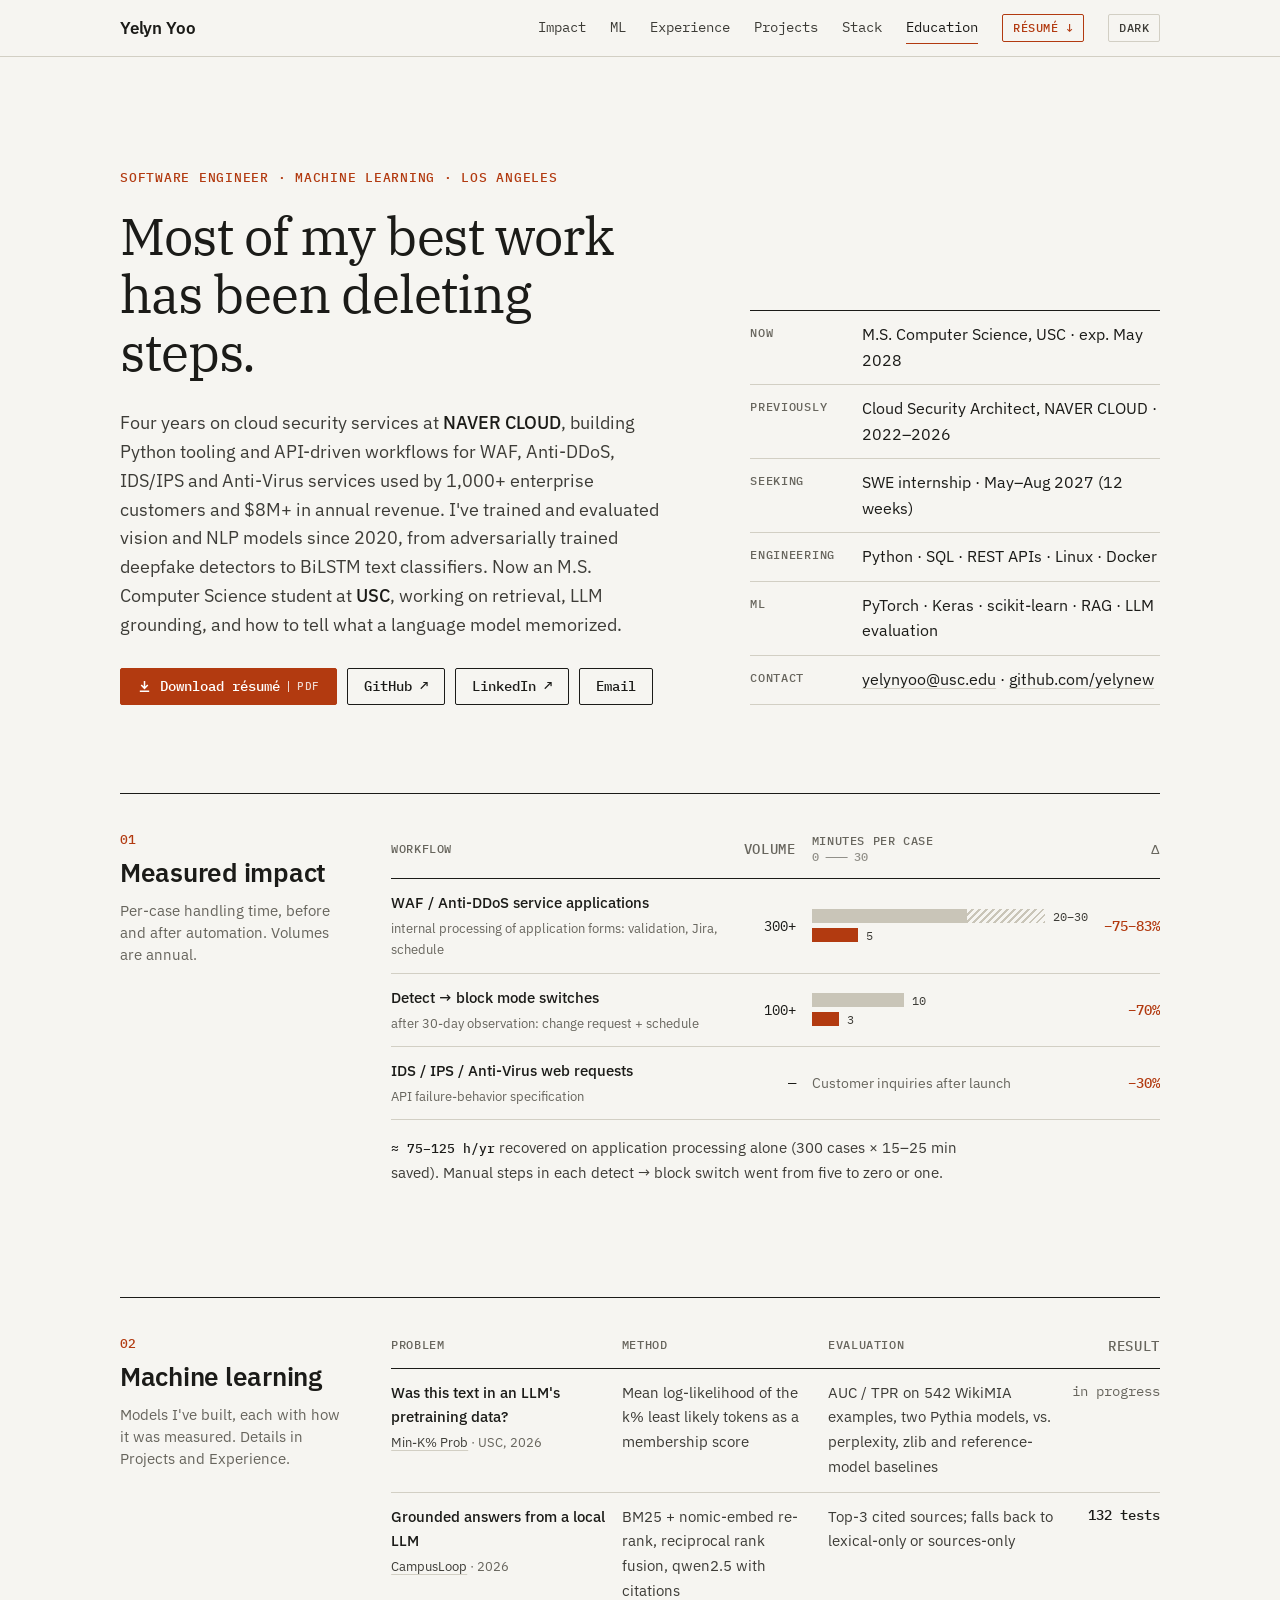
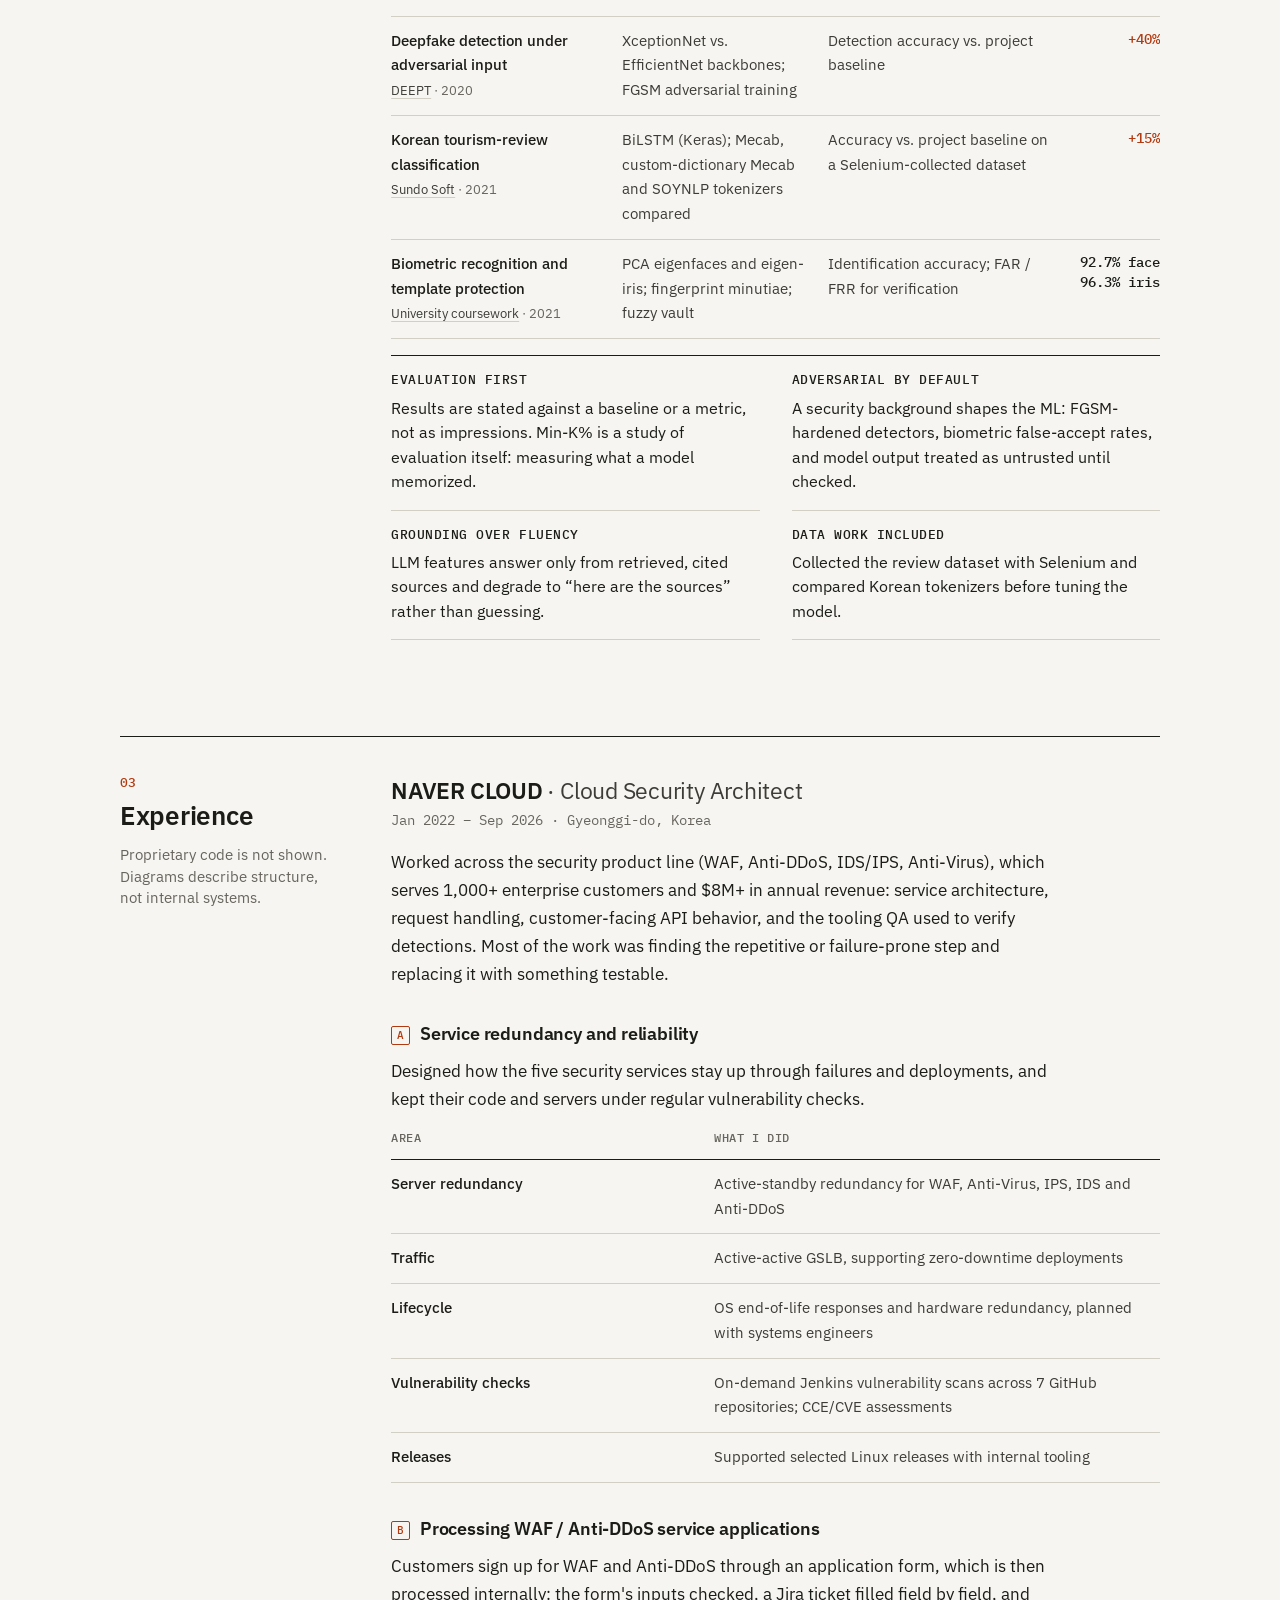
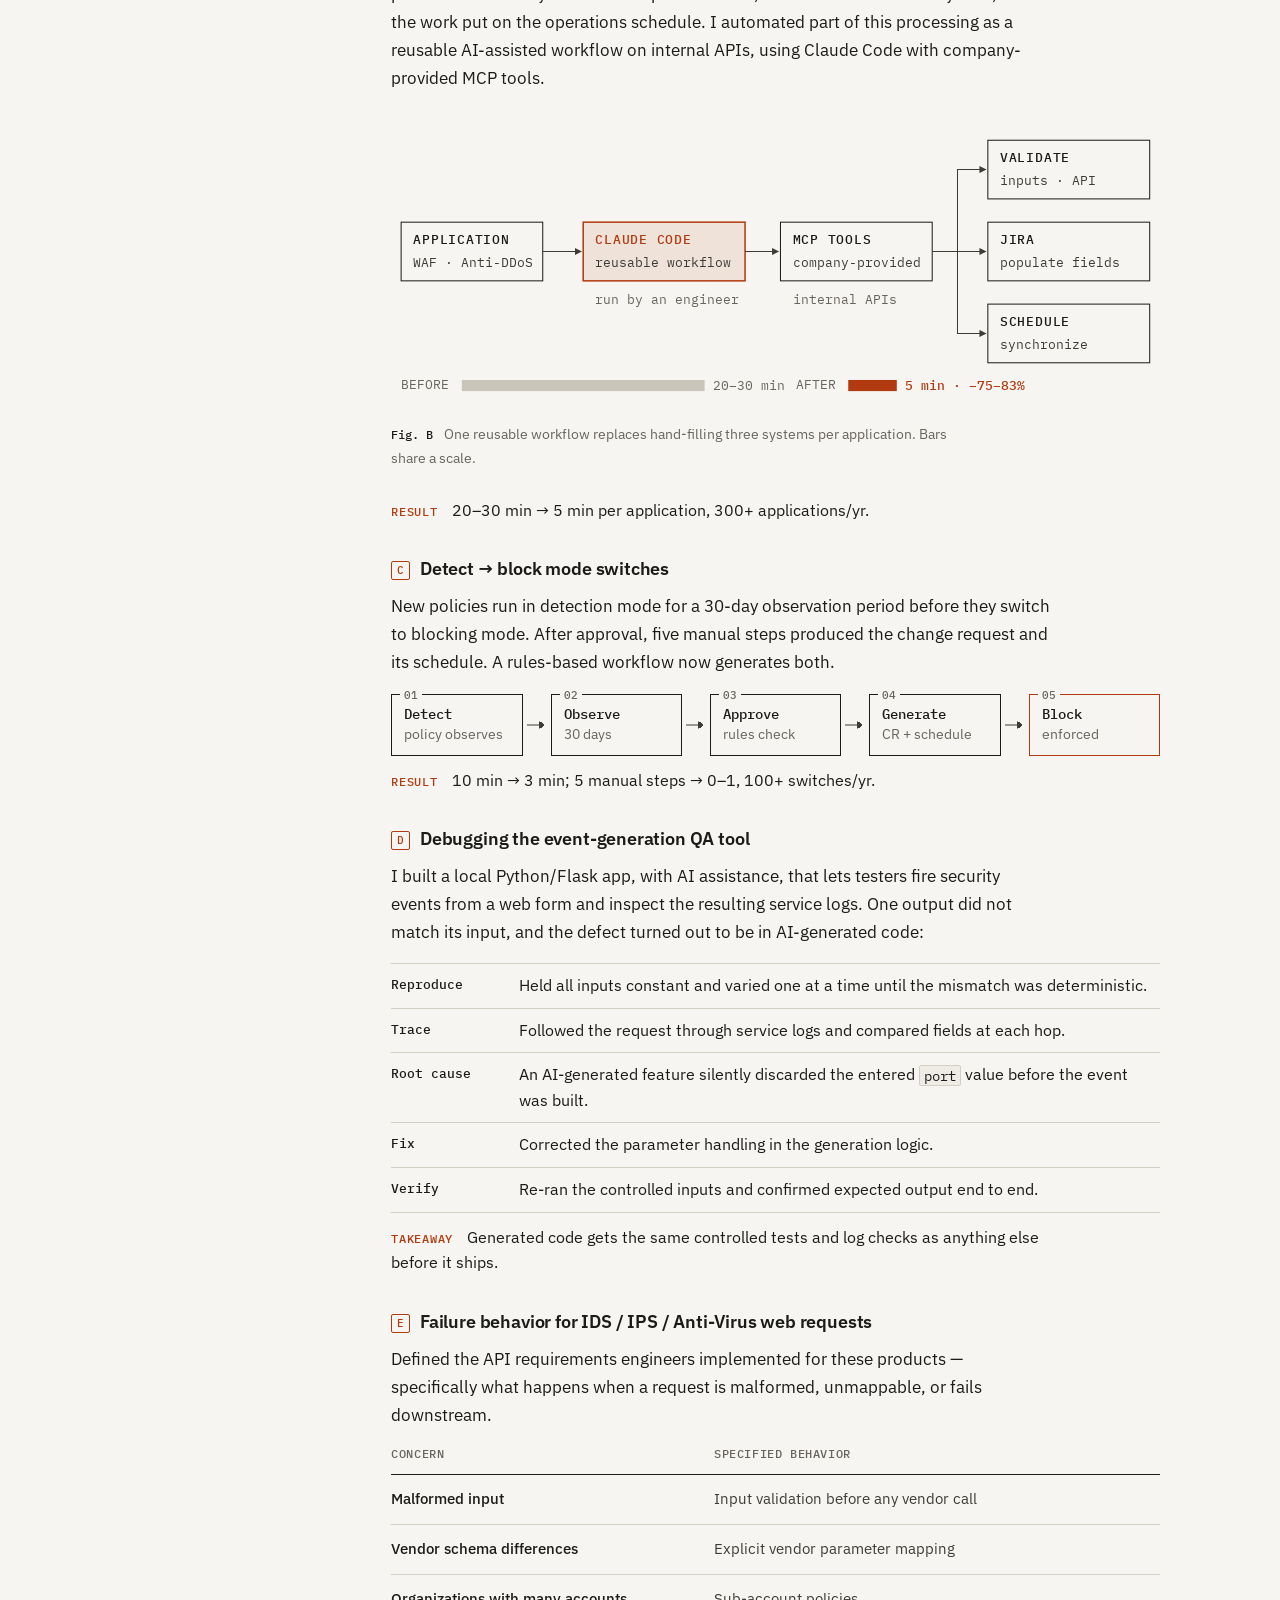
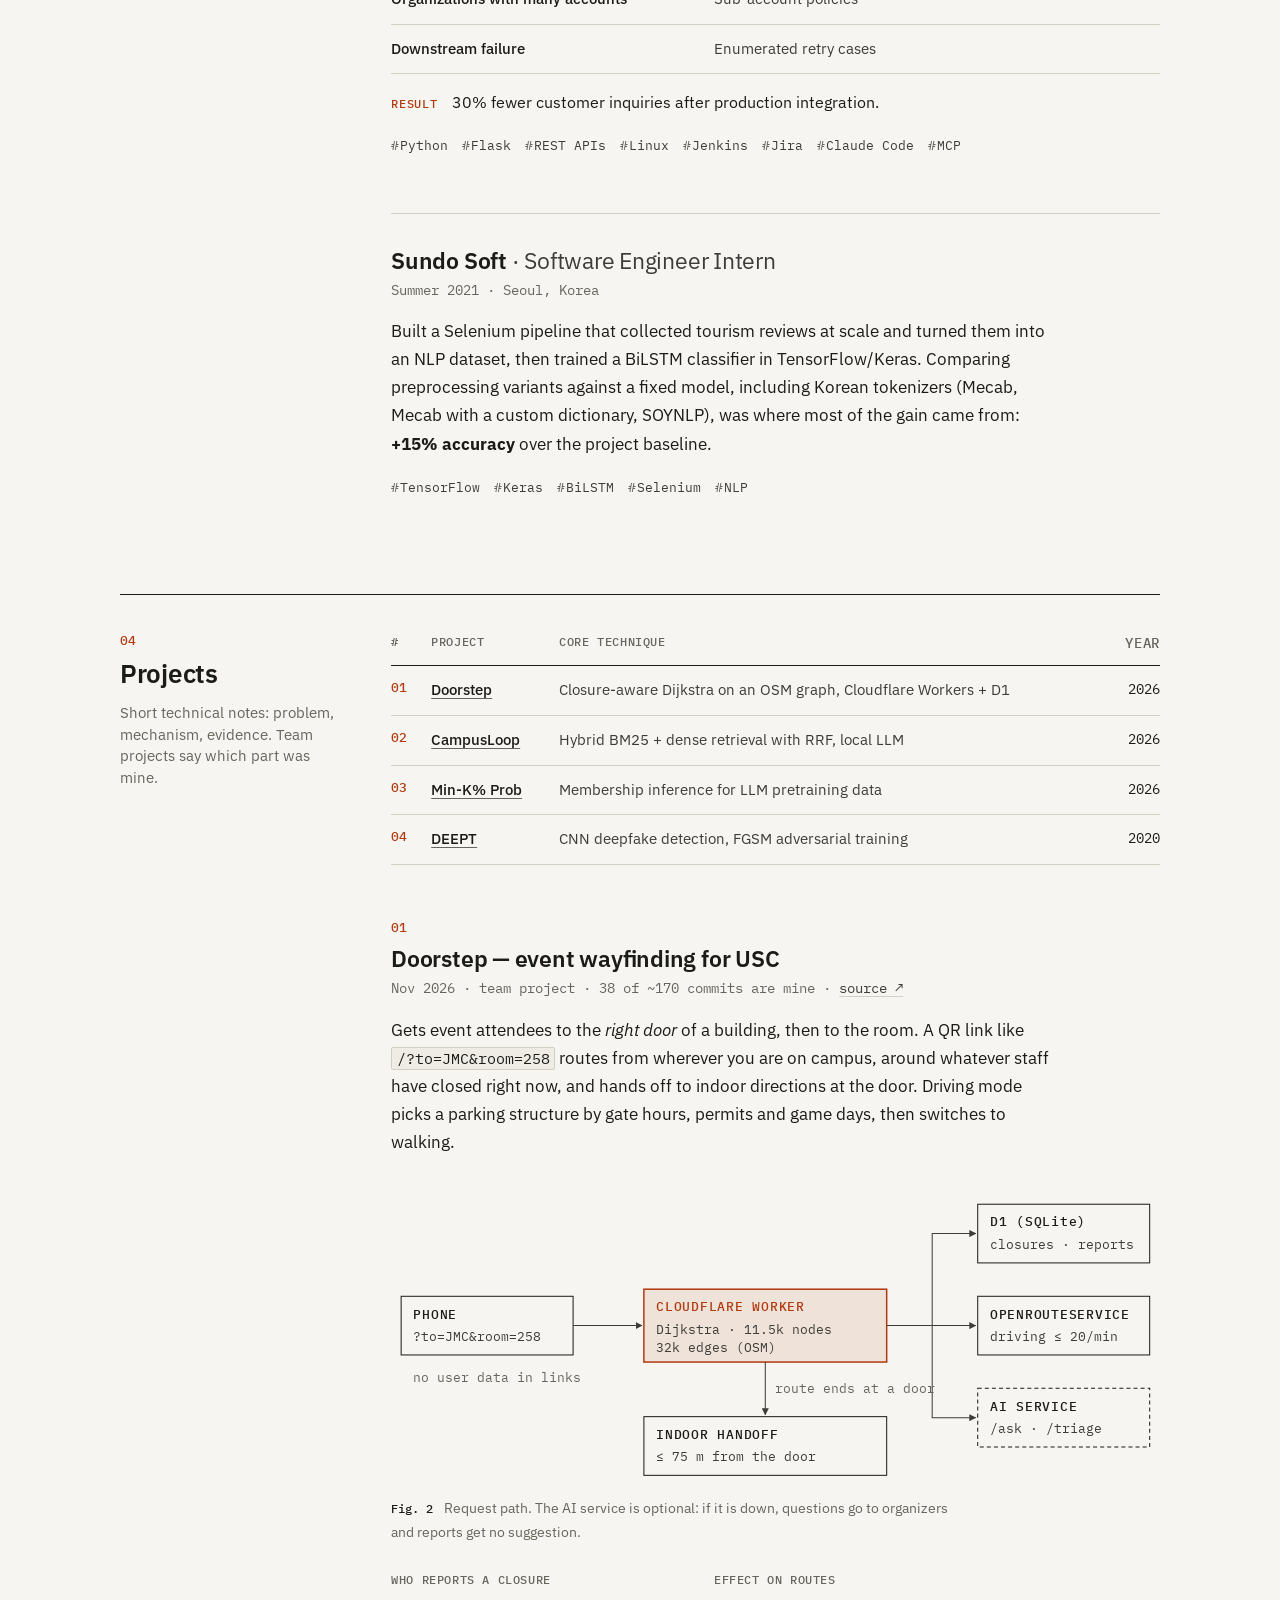
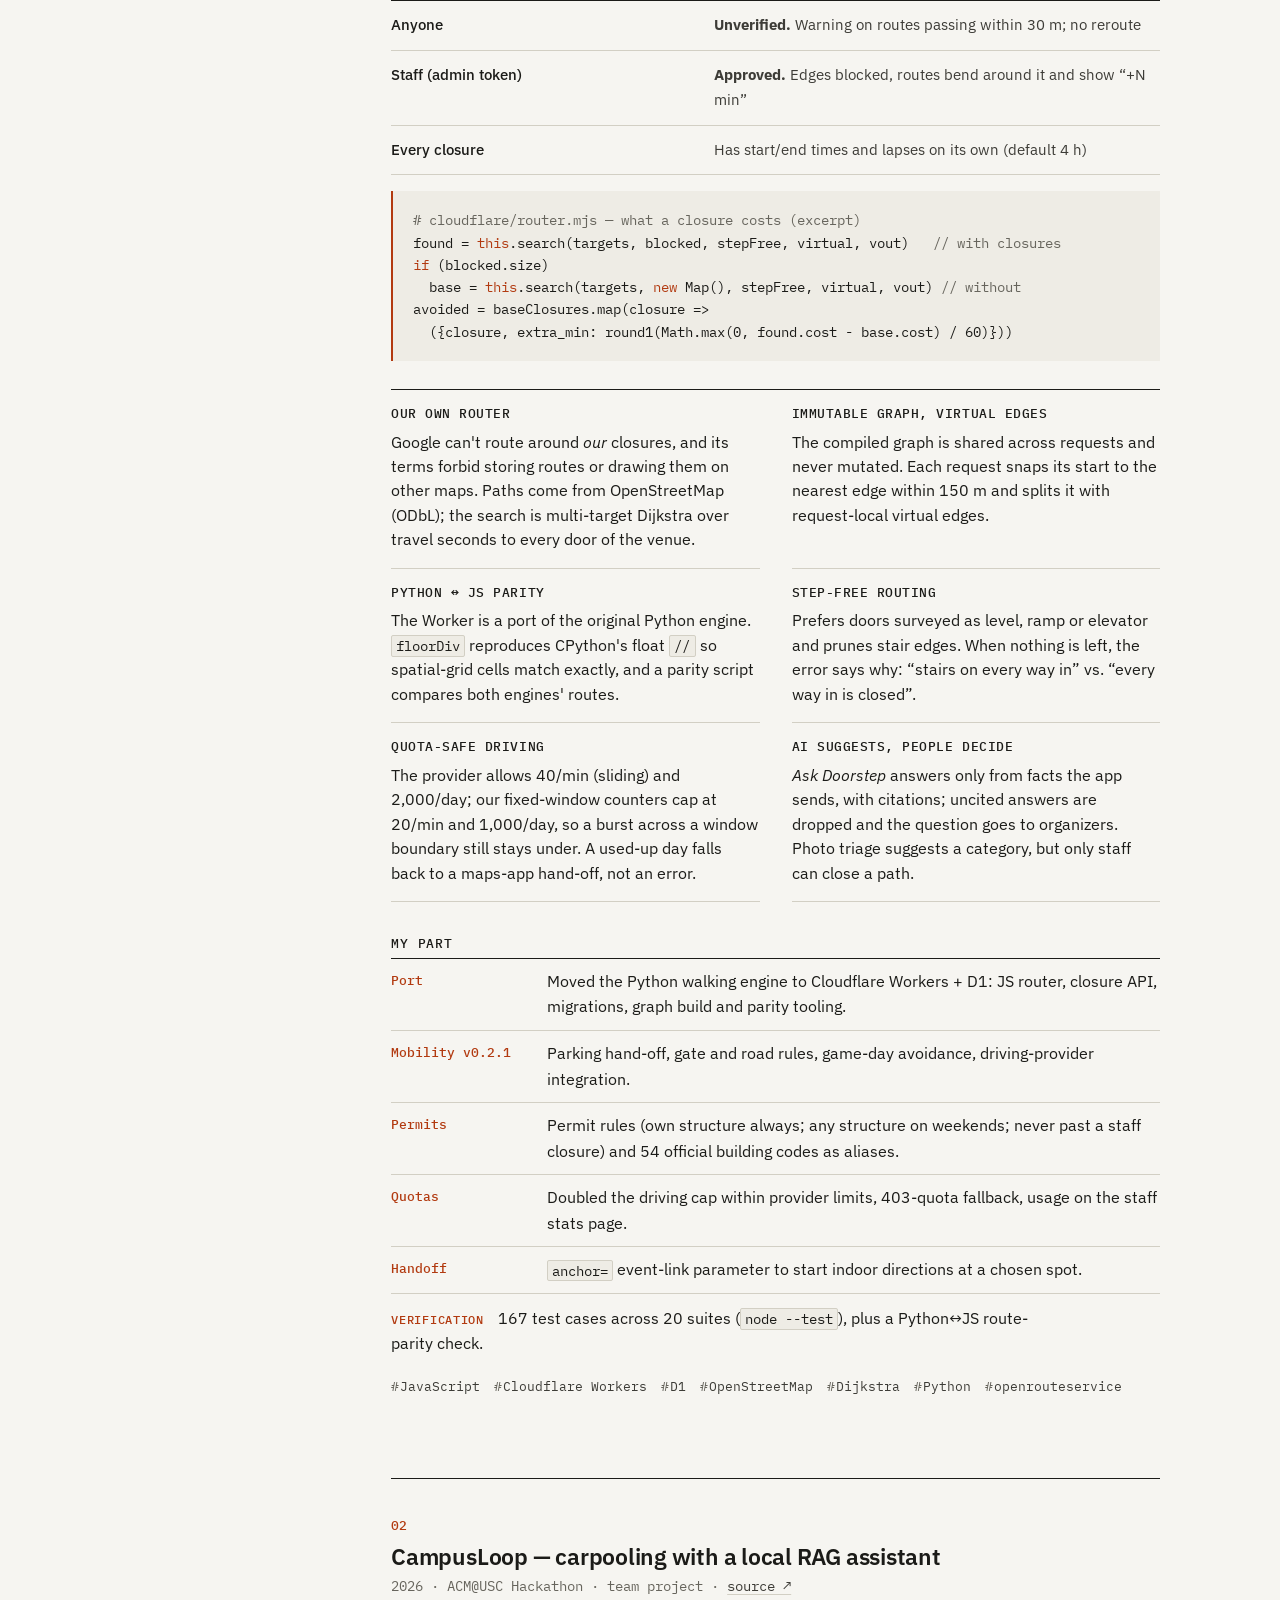
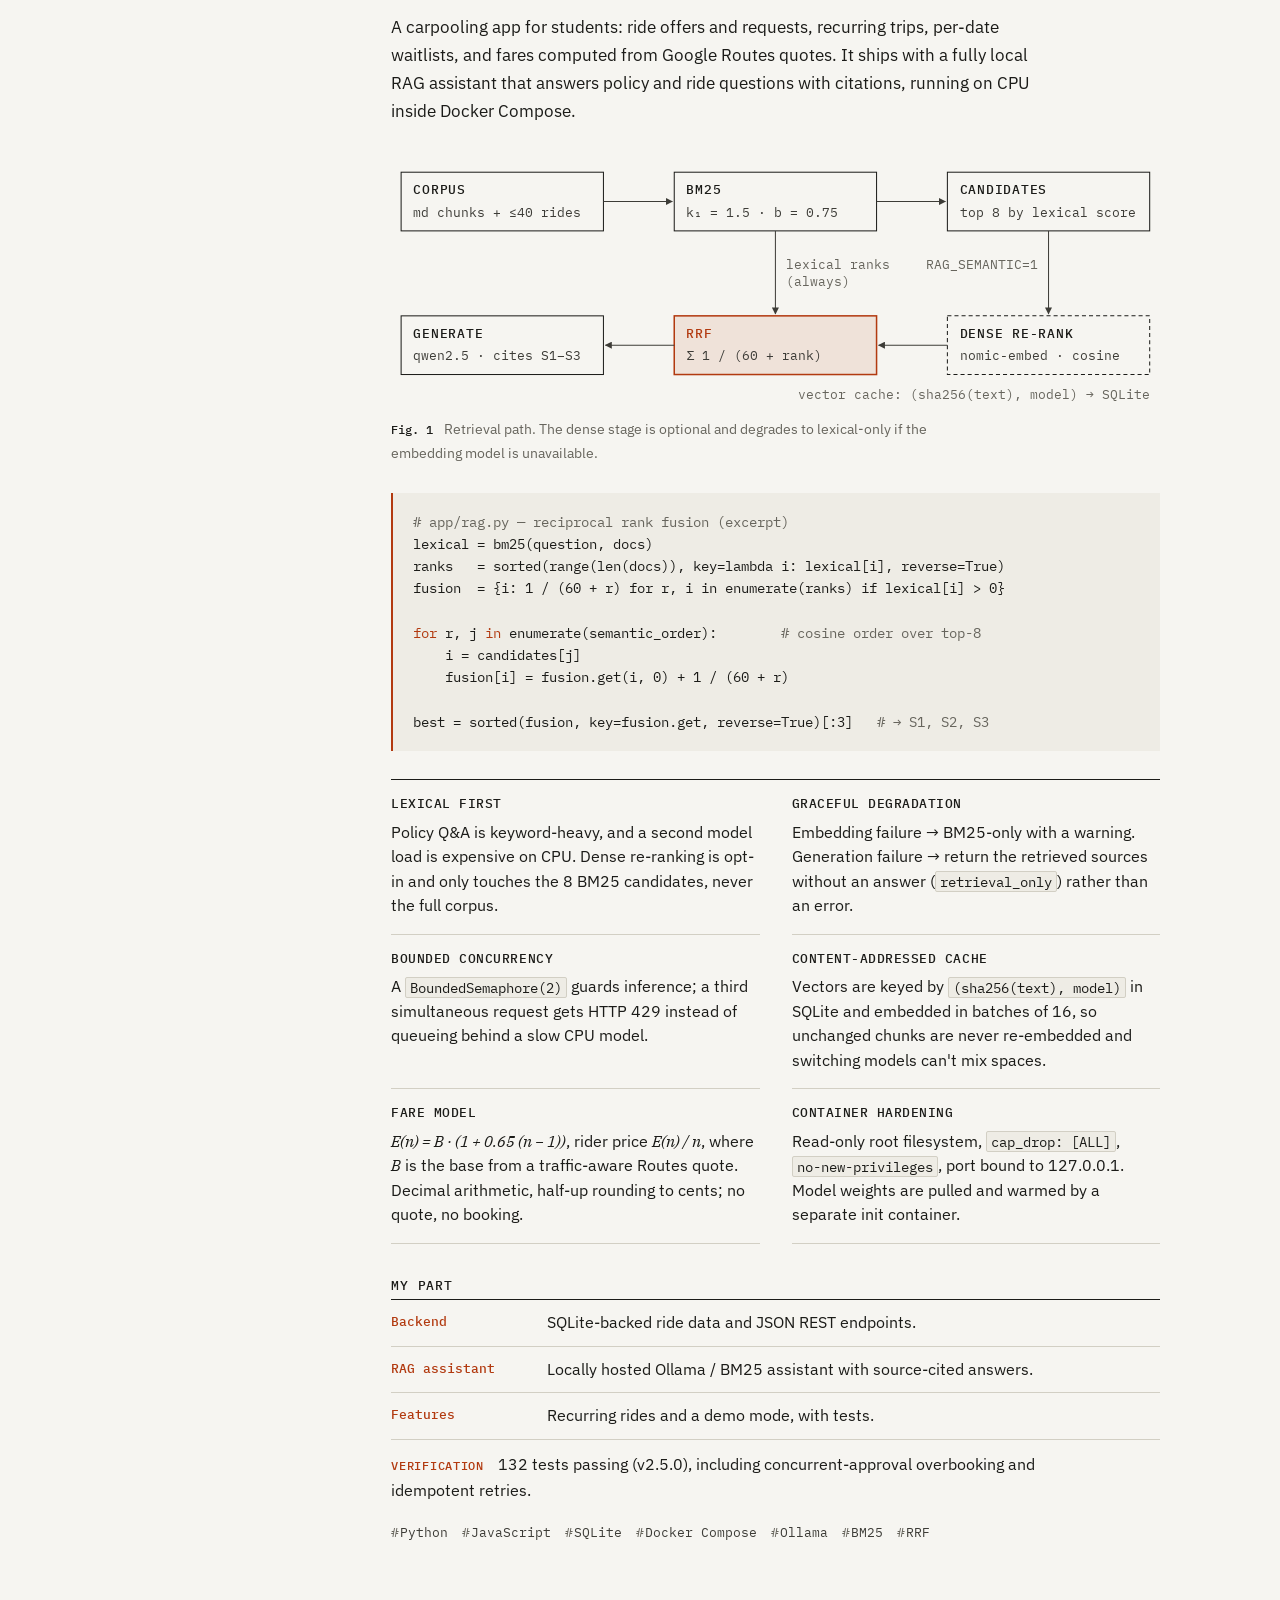
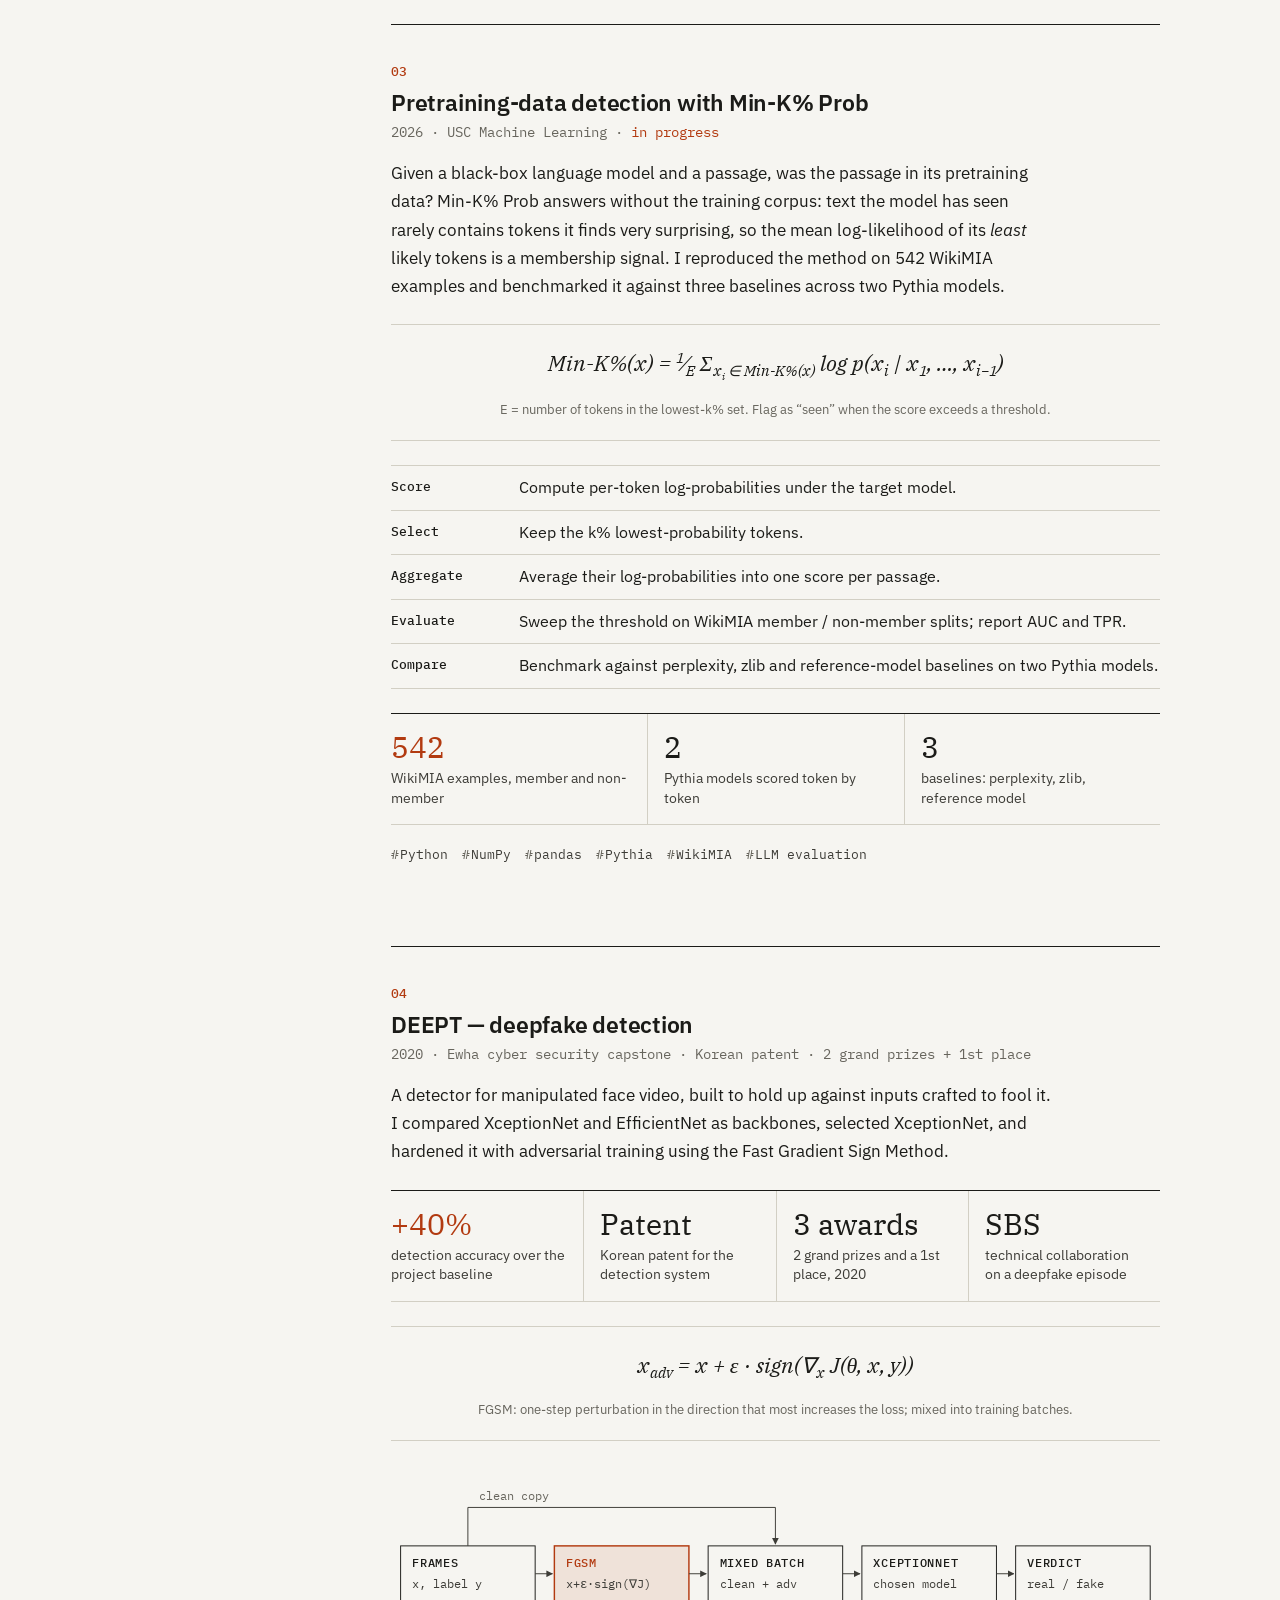
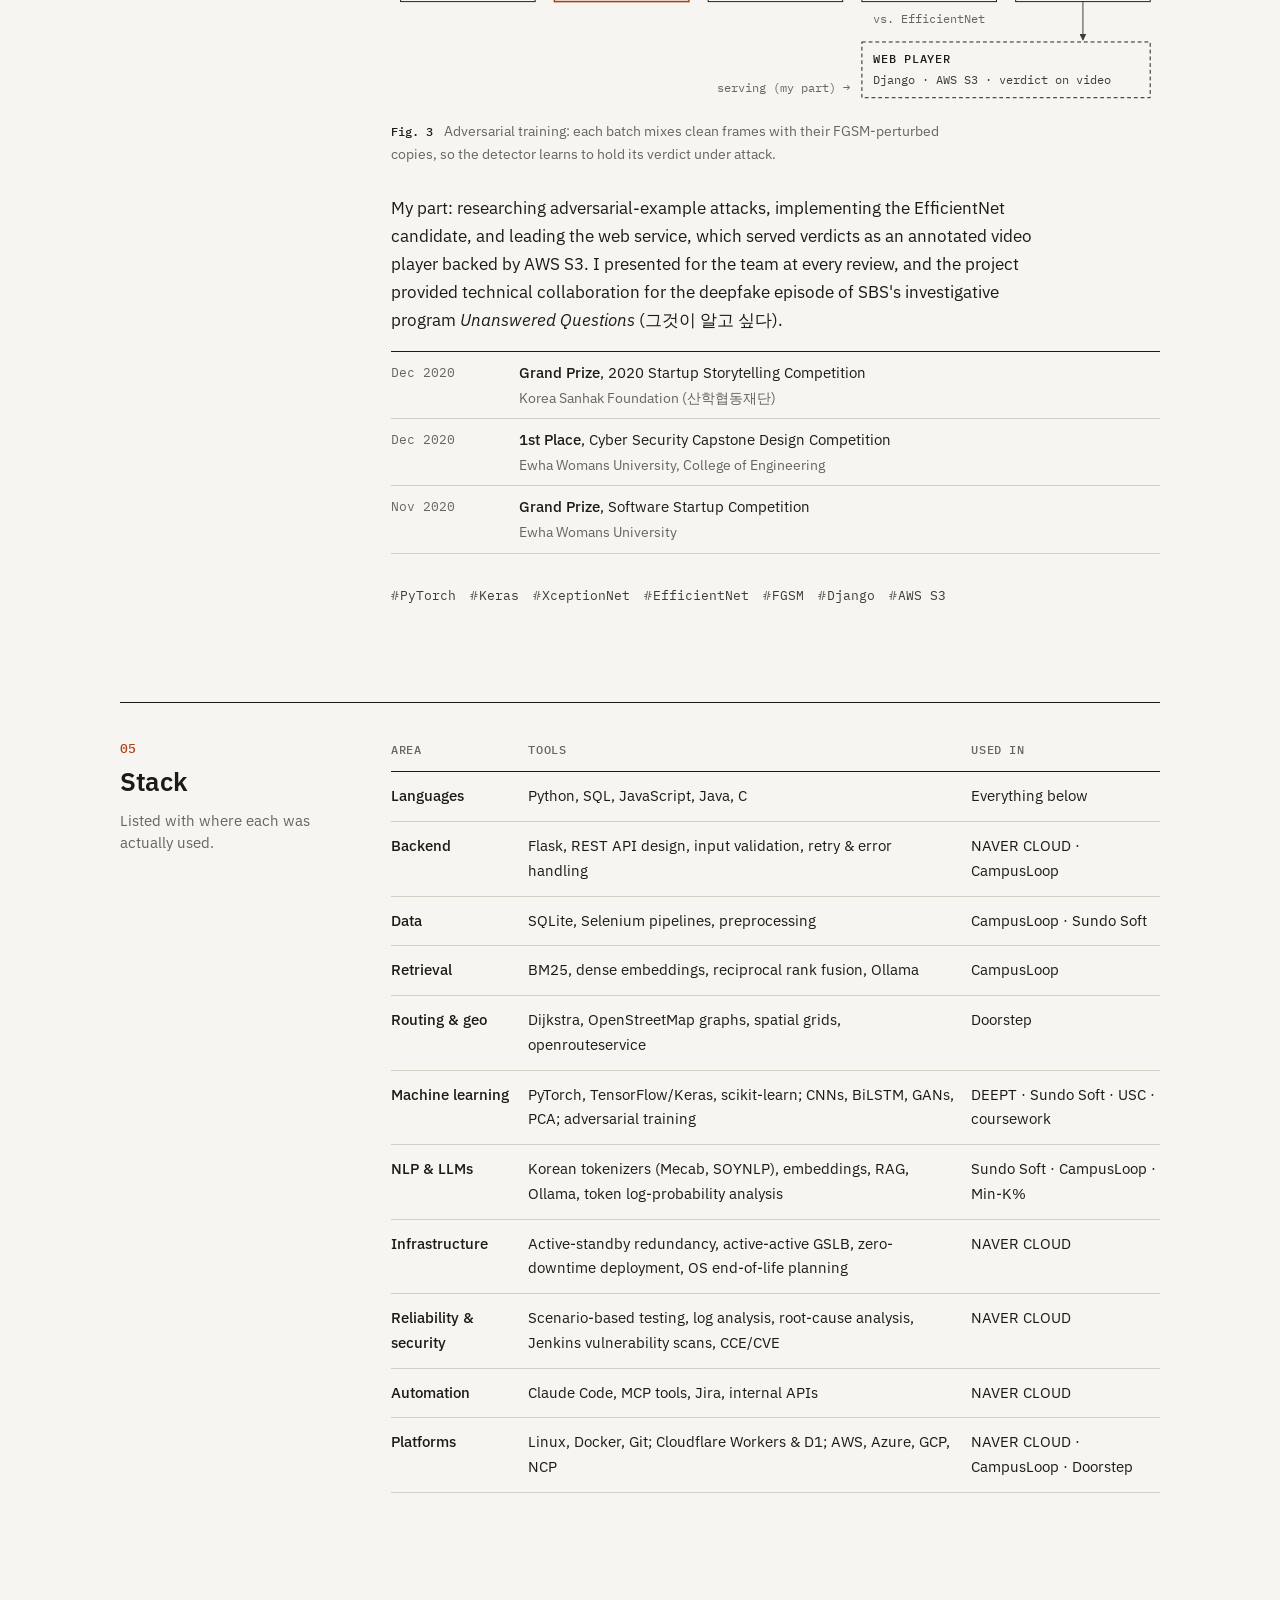
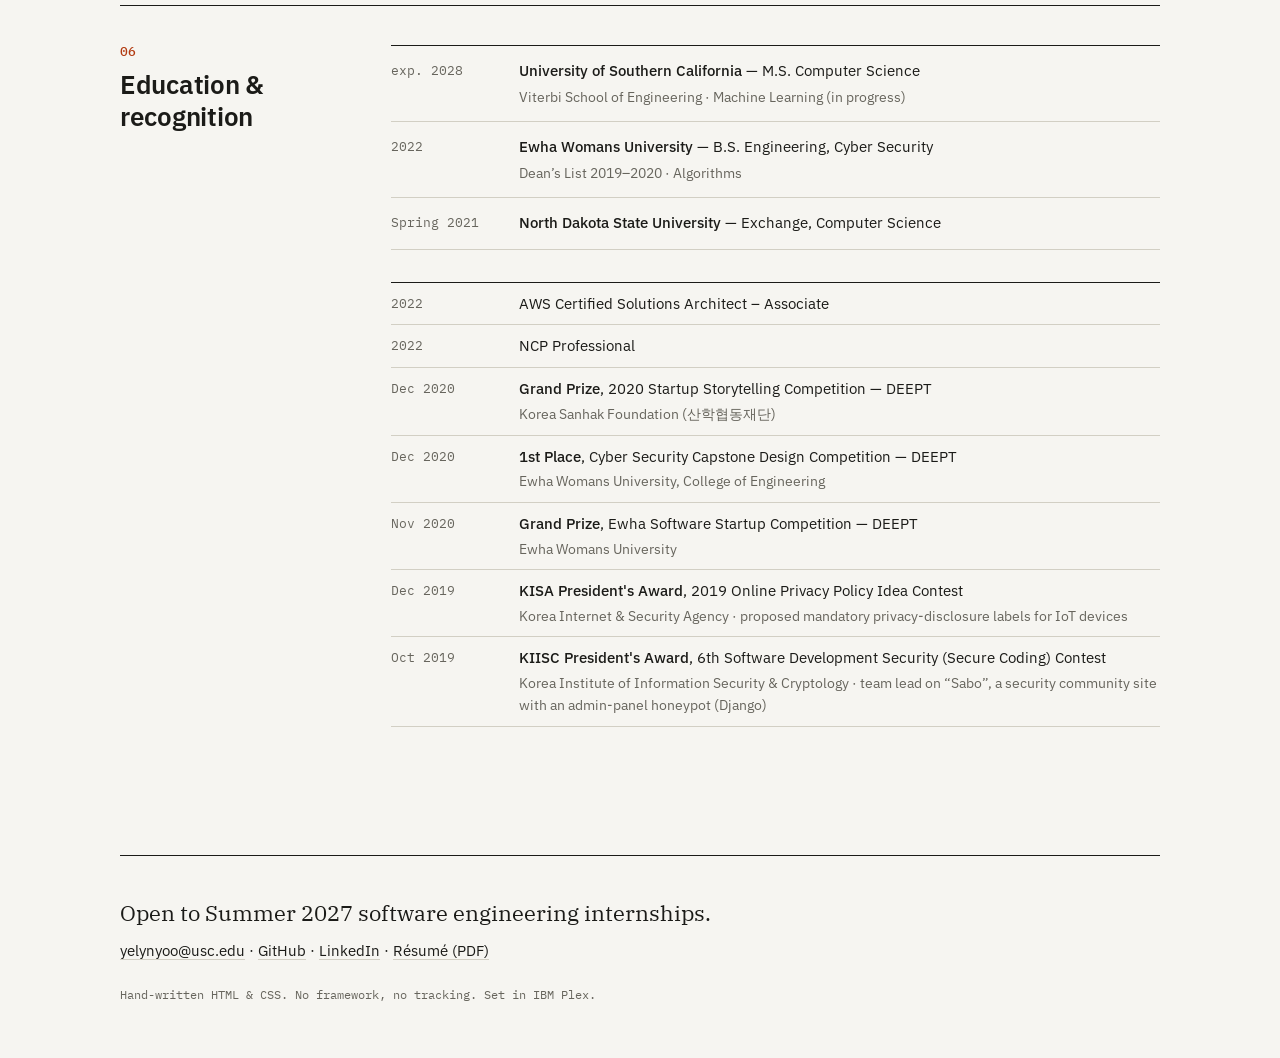
==== commit 2a4653db: "Add résumé details: redundancy, AI-generated defect, Min-K% setup - Hero and NAVER intro: $8M+ annua" ====
--- a/index.html
+++ b/index.html
@@ -86,7 +86,7 @@
           <p class="lede">
             Four years on cloud security services at <strong>NAVER CLOUD</strong>, building
             Python tooling and API-driven workflows for WAF, Anti-DDoS, IDS/IPS and Anti-Virus
-            services used by 1,000+ enterprise customers. I've trained and evaluated vision and NLP models
+            services used by 1,000+ enterprise customers and $8M+ in annual revenue. I've trained and evaluated vision and NLP models
             since 2020, from adversarially trained deepfake detectors to BiLSTM text classifiers. Now an
             M.S. Computer Science student at <strong>USC</strong>, working on retrieval, LLM grounding, and
             how to tell what a language model memorized.
@@ -209,7 +209,7 @@
                 <tr>
                   <th scope="row">Was this text in an LLM's pretraining data?<small><a href="#mink">Min-K% Prob</a> · USC, 2026</small></th>
                   <td>Mean log-likelihood of the k% least likely tokens as a membership score</td>
-                  <td>WikiMIA member / non-member splits, threshold sweep</td>
+                  <td>AUC / TPR on 542 WikiMIA examples, two Pythia models, vs. perplexity, zlib and reference-model baselines</td>
                   <td class="num muted">in progress</td>
                 </tr>
                 <tr>
@@ -276,13 +276,34 @@
               <p class="meta">Jan 2022 – Sep 2026 · Gyeonggi-do, Korea</p>
             </header>
             <p>
-              Worked across the operational side of the security products: request handling, customer-facing
-              API behavior, and the tooling QA used to verify detections. Most of the work was finding
-              the repetitive or failure-prone step and replacing it with something testable.
+              Worked across the security product line (WAF, Anti-DDoS, IDS/IPS, Anti-Virus), which serves
+              1,000+ enterprise customers and $8M+ in annual revenue: service architecture, request handling,
+              customer-facing API behavior, and the tooling QA used to verify detections. Most of the work was
+              finding the repetitive or failure-prone step and replacing it with something testable.
             </p>
 
             <div class="case">
-              <h4><span class="case-id">A</span> Processing WAF / Anti-DDoS service applications</h4>
+              <h4><span class="case-id">A</span> Service redundancy and reliability</h4>
+              <p>
+                Designed how the five security services stay up through failures and deployments, and kept
+                their code and servers under regular vulnerability checks.
+              </p>
+              <div class="table-scroll">
+                <table class="spec-table">
+                  <thead><tr><th scope="col">Area</th><th scope="col">What I did</th></tr></thead>
+                  <tbody>
+                    <tr><td>Server redundancy</td><td>Active-standby redundancy for WAF, Anti-Virus, IPS, IDS and Anti-DDoS</td></tr>
+                    <tr><td>Traffic</td><td>Active-active GSLB, supporting zero-downtime deployments</td></tr>
+                    <tr><td>Lifecycle</td><td>OS end-of-life responses and hardware redundancy, planned with systems engineers</td></tr>
+                    <tr><td>Vulnerability checks</td><td>On-demand Jenkins vulnerability scans across 7 GitHub repositories; CCE/CVE assessments</td></tr>
+                    <tr><td>Releases</td><td>Supported selected Linux releases with internal tooling</td></tr>
+                  </tbody>
+                </table>
+              </div>
+            </div>
+
+            <div class="case">
+              <h4><span class="case-id">B</span> Processing WAF / Anti-DDoS service applications</h4>
               <p>
                 Customers sign up for WAF and Anti-DDoS through an application form, which is then
                 processed internally: the form's inputs checked, a Jira ticket filled field by field, and
@@ -320,13 +341,13 @@
                   <rect x="452" y="257" width="48" height="11" class="d-bar-after" />
                   <text x="508" y="267" class="d-note d-strong">5 min · −75–83%</text>
                 </svg>
-                <figcaption><span>Fig. A</span> One reusable workflow replaces hand-filling three systems per application. Bars share a scale.</figcaption>
+                <figcaption><span>Fig. B</span> One reusable workflow replaces hand-filling three systems per application. Bars share a scale.</figcaption>
               </figure>
               <p class="result"><span>Result</span> 20–30 min → 5 min per application, 300+ applications/yr.</p>
             </div>
 
             <div class="case">
-              <h4><span class="case-id">B</span> Detect → block mode switches</h4>
+              <h4><span class="case-id">C</span> Detect → block mode switches</h4>
               <p>
                 New policies run in detection mode for a 30-day observation period before they switch to
                 blocking mode. After approval, five manual steps produced the change request and its
@@ -343,22 +364,24 @@
             </div>
 
             <div class="case">
-              <h4><span class="case-id">C</span> Debugging the event-generation QA tool</h4>
+              <h4><span class="case-id">D</span> Debugging the event-generation QA tool</h4>
               <p>
-                I built a local Python/Flask app that lets testers fire security events from a web form
-                and inspect the resulting service logs. One output did not match its input:
+                I built a local Python/Flask app, with AI assistance, that lets testers fire security events
+                from a web form and inspect the resulting service logs. One output did not match its input,
+                and the defect turned out to be in AI-generated code:
               </p>
               <ol class="steps">
                 <li><span>Reproduce</span><div>Held all inputs constant and varied one at a time until the mismatch was deterministic.</div></li>
                 <li><span>Trace</span><div>Followed the request through service logs and compared fields at each hop.</div></li>
-                <li><span>Root cause</span><div>The <code>port</code> parameter was silently discarded before the event was built.</div></li>
+                <li><span>Root cause</span><div>An AI-generated feature silently discarded the entered <code>port</code> value before the event was built.</div></li>
                 <li><span>Fix</span><div>Corrected the parameter handling in the generation logic.</div></li>
                 <li><span>Verify</span><div>Re-ran the controlled inputs and confirmed expected output end to end.</div></li>
               </ol>
+              <p class="result"><span>Takeaway</span> Generated code gets the same controlled tests and log checks as anything else before it ships.</p>
             </div>
 
             <div class="case">
-              <h4><span class="case-id">D</span> Failure behavior for IDS / IPS / Anti-Virus web requests</h4>
+              <h4><span class="case-id">E</span> Failure behavior for IDS / IPS / Anti-Virus web requests</h4>
               <p>
                 Defined the API requirements engineers implemented for these products — specifically
                 what happens when a request is malformed, unmappable, or fails downstream.
@@ -653,6 +676,12 @@
                 </dd>
               </div>
             </dl>
+            <h4 class="sub">My part</h4>
+            <ul class="contrib">
+              <li><span>Backend</span><div>SQLite-backed ride data and JSON REST endpoints.</div></li>
+              <li><span>RAG assistant</span><div>Locally hosted Ollama / BM25 assistant with source-cited answers.</div></li>
+              <li><span>Features</span><div>Recurring rides and a demo mode, with tests.</div></li>
+            </ul>
             <p class="result"><span>Verification</span> 132 tests passing (v2.5.0), including concurrent-approval overbooking and idempotent retries.</p>
             <ul class="tags" aria-label="Technologies">
               <li>Python</li><li>JavaScript</li><li>SQLite</li><li>Docker Compose</li><li>Ollama</li><li>BM25</li><li>RRF</li>
@@ -670,7 +699,8 @@
               Given a black-box language model and a passage, was the passage in its pretraining data?
               Min-K% Prob answers without the training corpus: text the model has seen rarely contains
               tokens it finds very surprising, so the mean log-likelihood of its <em>least</em> likely tokens
-              is a membership signal. I'm reproducing the method on the WikiMIA benchmark.
+              is a membership signal. I reproduced the method on 542 WikiMIA examples and benchmarked it against
+              three baselines across two Pythia models.
             </p>
             <div class="equation" role="math" aria-label="Min-K percent of x equals one over E times the sum over the k percent lowest-probability tokens of log p of x i given the preceding tokens">
               <span>Min-K%(x) = <sup>1</sup>⁄<sub>E</sub> Σ<sub>x<sub>i</sub> ∈ Min-K%(x)</sub> log p(x<sub>i</sub> | x<sub>1</sub>, …, x<sub>i−1</sub>)</span>
@@ -680,9 +710,15 @@
               <li><span>Score</span><div>Compute per-token log-probabilities under the target model.</div></li>
               <li><span>Select</span><div>Keep the k% lowest-probability tokens.</div></li>
               <li><span>Aggregate</span><div>Average their log-probabilities into one score per passage.</div></li>
-              <li><span>Evaluate</span><div>Sweep the threshold on WikiMIA member / non-member splits.</div></li>
+              <li><span>Evaluate</span><div>Sweep the threshold on WikiMIA member / non-member splits; report AUC and TPR.</div></li>
+              <li><span>Compare</span><div>Benchmark against perplexity, zlib and reference-model baselines on two Pythia models.</div></li>
             </ol>
-            <ul class="tags" aria-label="Technologies"><li>Python</li><li>WikiMIA</li><li>LLM evaluation</li></ul>
+            <dl class="stats stats-3" aria-label="Experiment setup">
+              <div><dt>542</dt><dd>WikiMIA examples, member and non-member</dd></div>
+              <div><dt>2</dt><dd>Pythia models scored token by token</dd></div>
+              <div><dt>3</dt><dd>baselines: perplexity, zlib, reference model</dd></div>
+            </dl>
+            <ul class="tags" aria-label="Technologies"><li>Python</li><li>NumPy</li><li>pandas</li><li>Pythia</li><li>WikiMIA</li><li>LLM evaluation</li></ul>
           </article>
           <!-- DEEPT -->
           <article class="project" id="deept">
@@ -772,7 +808,8 @@
                 <tr><th scope="row">Routing &amp; geo</th><td>Dijkstra, OpenStreetMap graphs, spatial grids, openrouteservice</td><td>Doorstep</td></tr>
                 <tr><th scope="row">Machine learning</th><td>PyTorch, TensorFlow/Keras, scikit-learn; CNNs, BiLSTM, GANs, PCA; adversarial training</td><td>DEEPT · Sundo Soft · USC · coursework</td></tr>
                 <tr><th scope="row">NLP &amp; LLMs</th><td>Korean tokenizers (Mecab, SOYNLP), embeddings, RAG, Ollama, token log-probability analysis</td><td>Sundo Soft · CampusLoop · Min-K%</td></tr>
-                <tr><th scope="row">Reliability</th><td>Scenario-based testing, log analysis, root-cause analysis, Jenkins</td><td>NAVER CLOUD</td></tr>
+                <tr><th scope="row">Infrastructure</th><td>Active-standby redundancy, active-active GSLB, zero-downtime deployment, OS end-of-life planning</td><td>NAVER CLOUD</td></tr>
+                <tr><th scope="row">Reliability &amp; security</th><td>Scenario-based testing, log analysis, root-cause analysis, Jenkins vulnerability scans, CCE/CVE</td><td>NAVER CLOUD</td></tr>
                 <tr><th scope="row">Automation</th><td>Claude Code, MCP tools, Jira, internal APIs</td><td>NAVER CLOUD</td></tr>
                 <tr><th scope="row">Platforms</th><td>Linux, Docker, Git; Cloudflare Workers &amp; D1; AWS, Azure, GCP, NCP</td><td>NAVER CLOUD · CampusLoop · Doorstep</td></tr>
               </tbody>
--- a/styles.css
+++ b/styles.css
@@ -1018,6 +1018,10 @@
   border-bottom: 1px solid var(--rule);
 }
 
+.stats-3 {
+  grid-template-columns: repeat(3, minmax(0, 1fr));
+}
+
 .stats > div {
   padding: 16px 16px 16px 0;
 }
@@ -1230,6 +1234,16 @@
 
   .stats > div:nth-child(n + 3) {
     border-top: 1px solid var(--rule);
+  }
+
+  .stats.stats-3 {
+    grid-template-columns: repeat(3, minmax(0, 1fr));
+  }
+
+  .stats.stats-3 > div:nth-child(3) {
+    padding-left: 12px;
+    border-left: 1px solid var(--rule);
+    border-top: 0;
   }
 
   .btn {
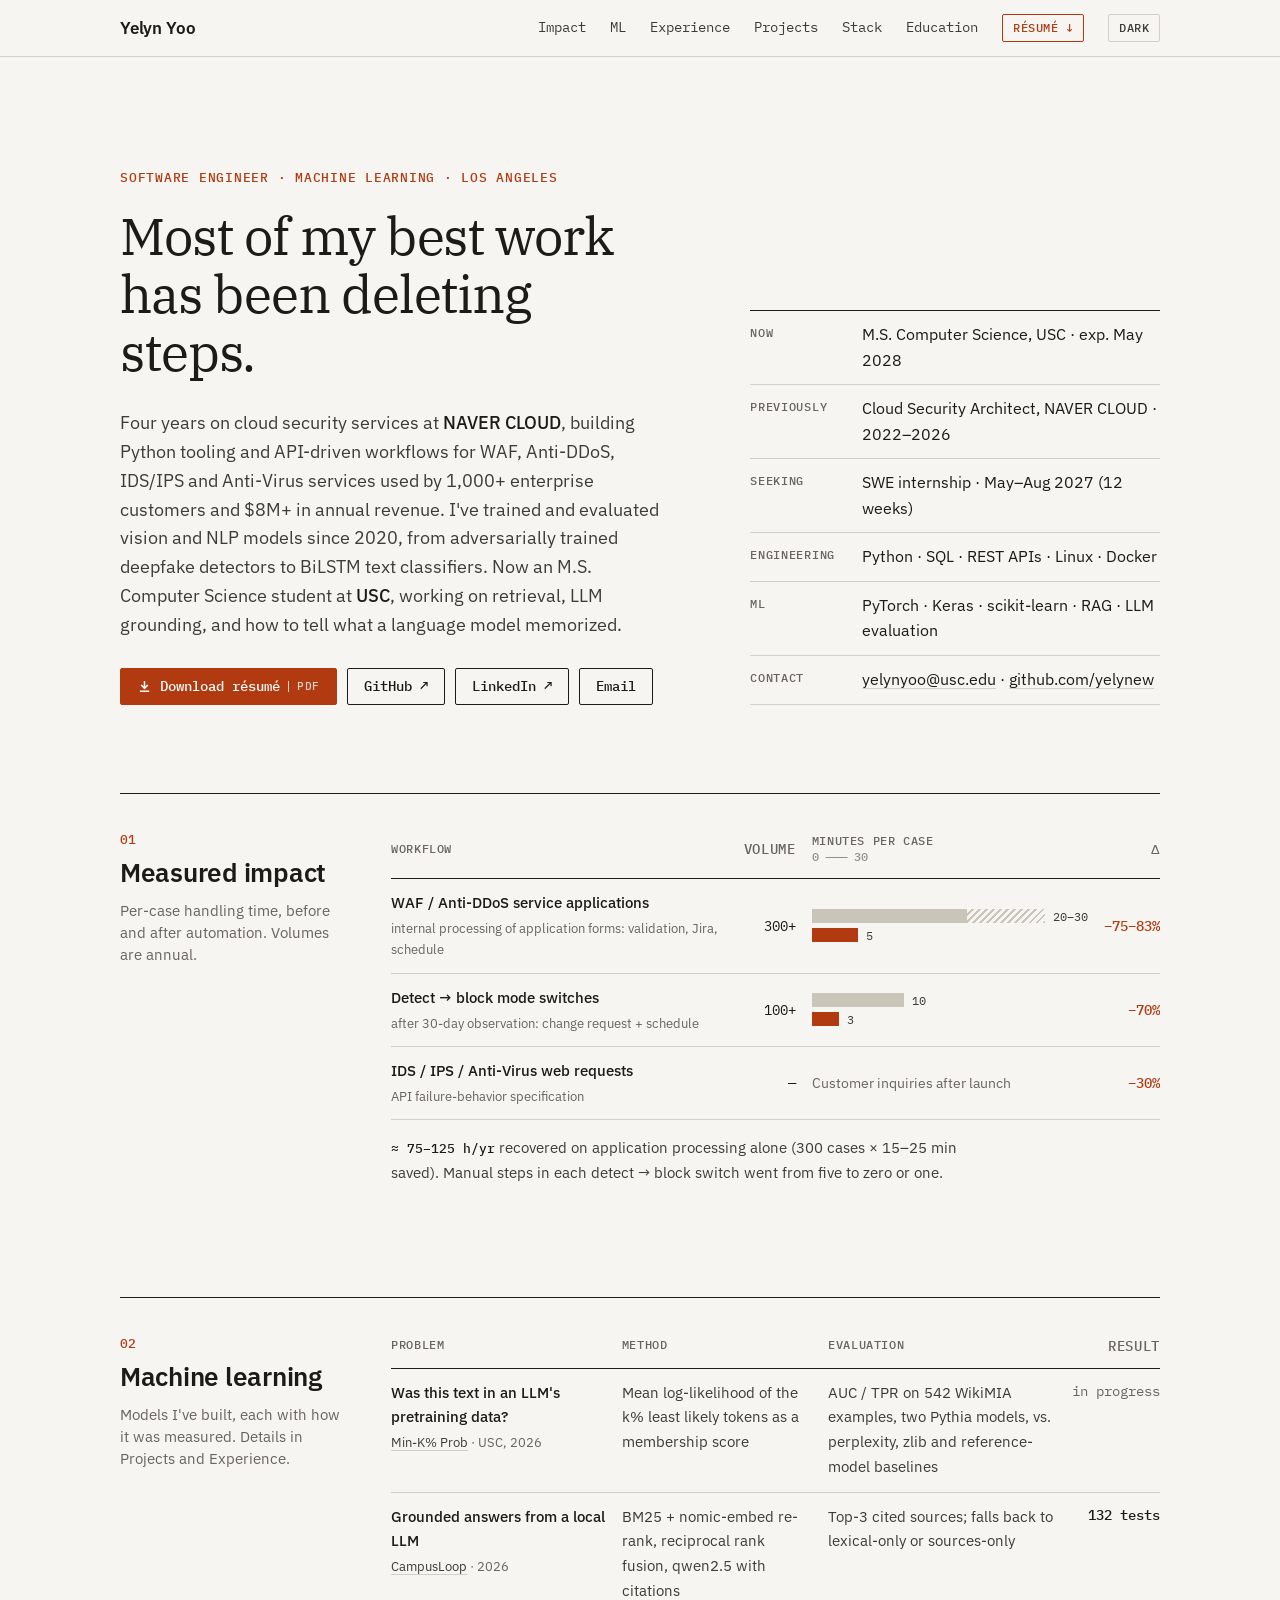
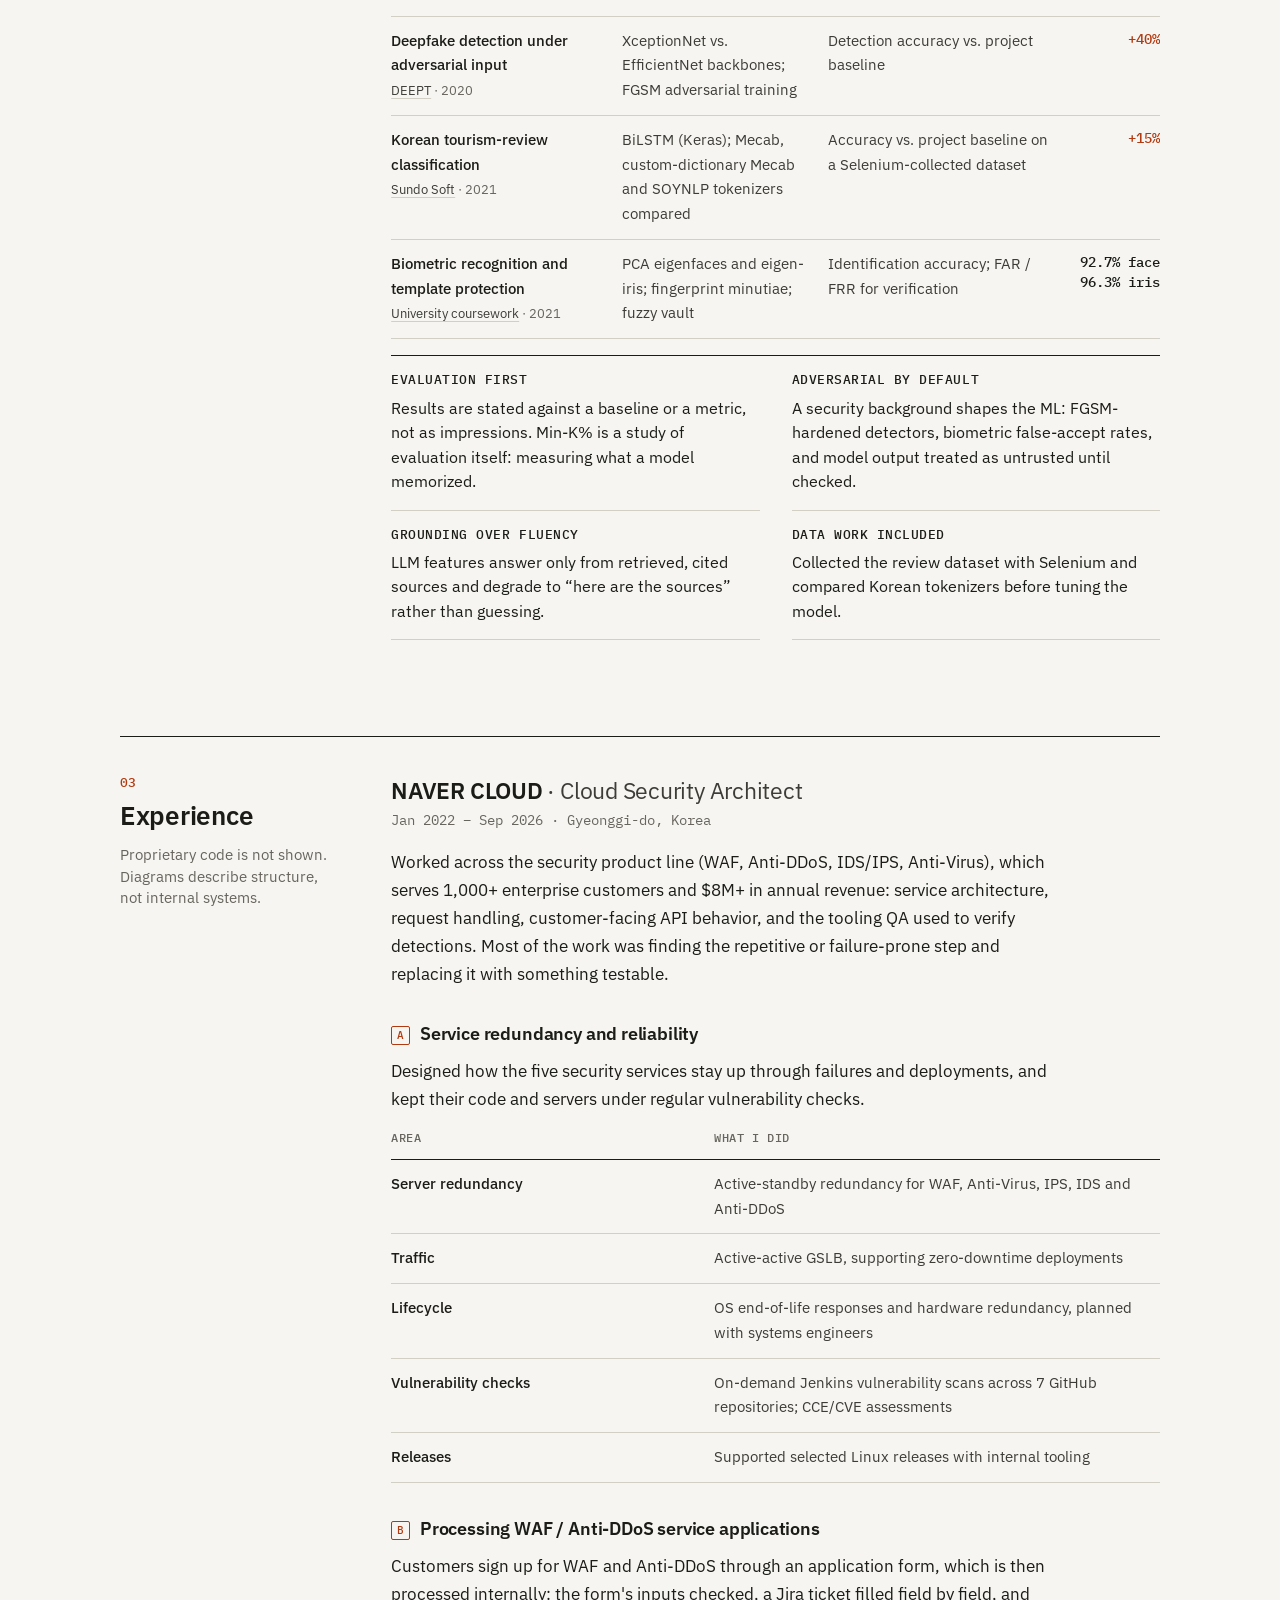
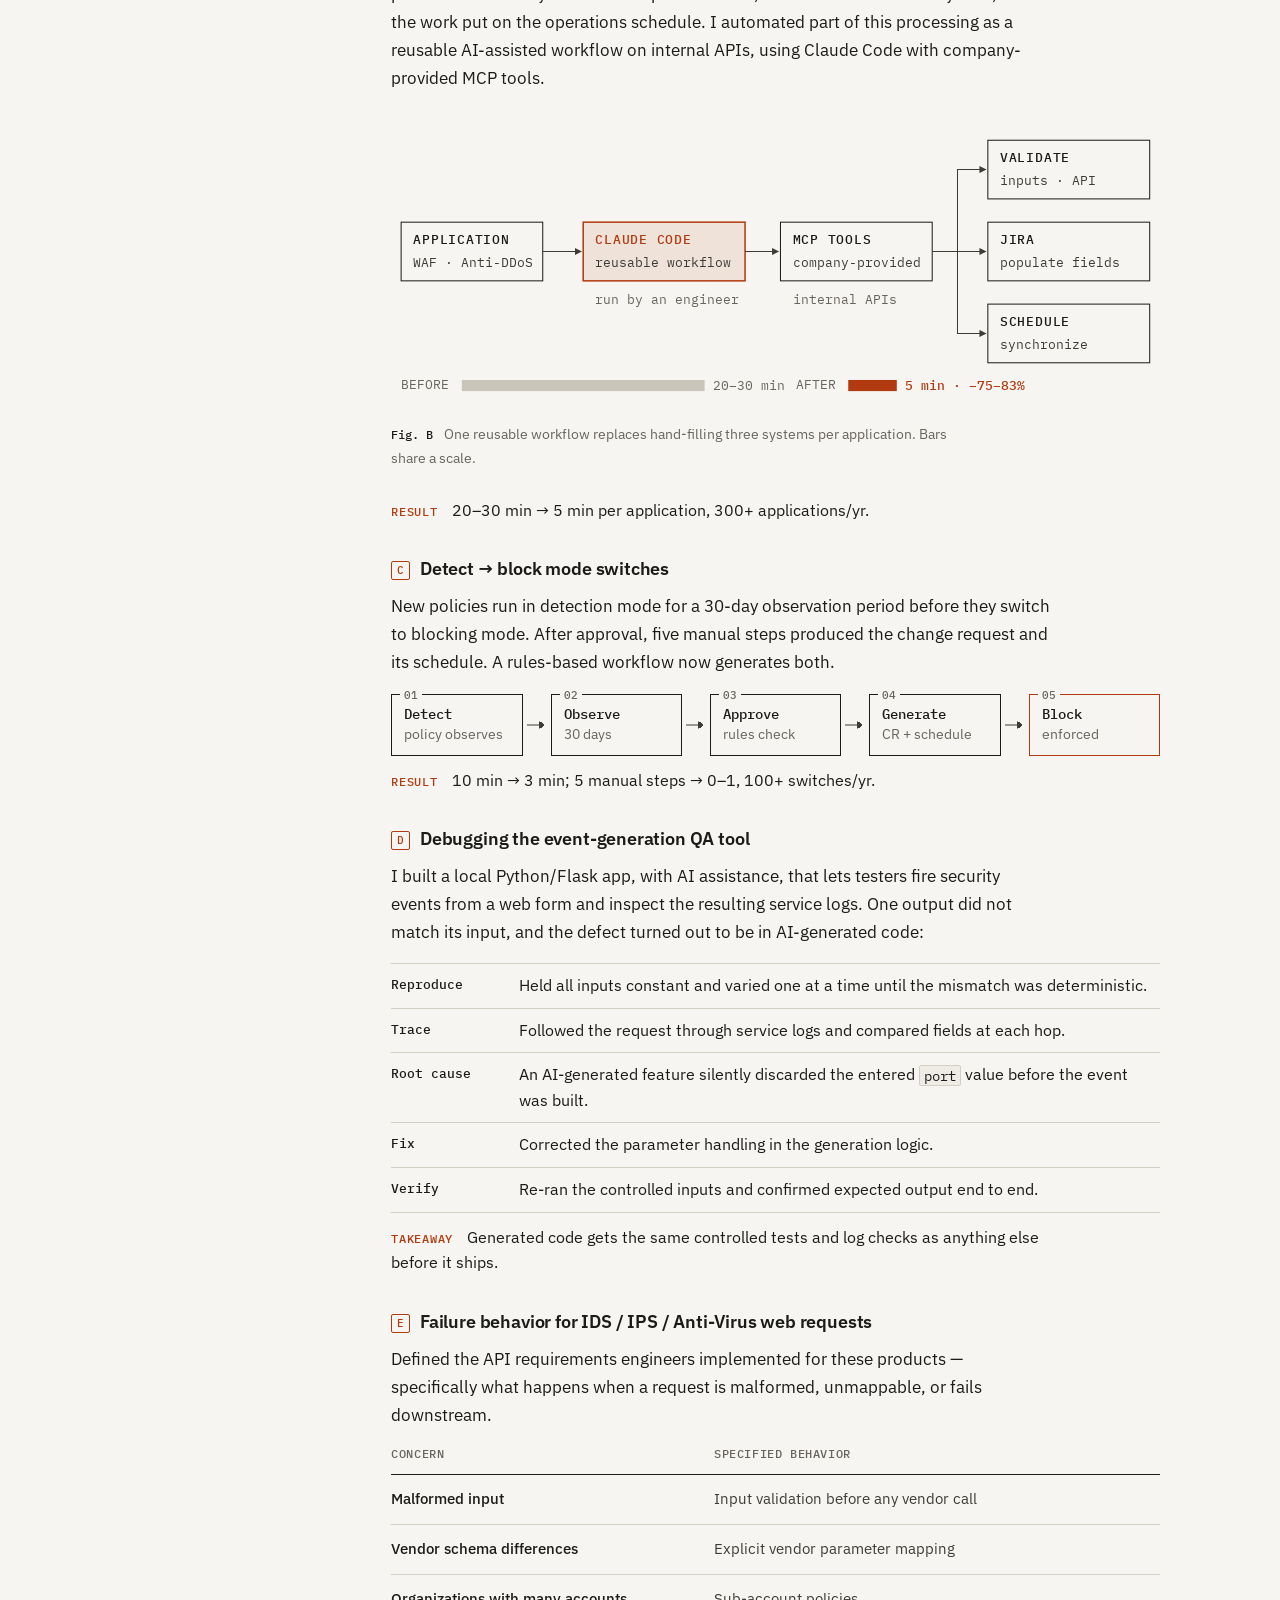
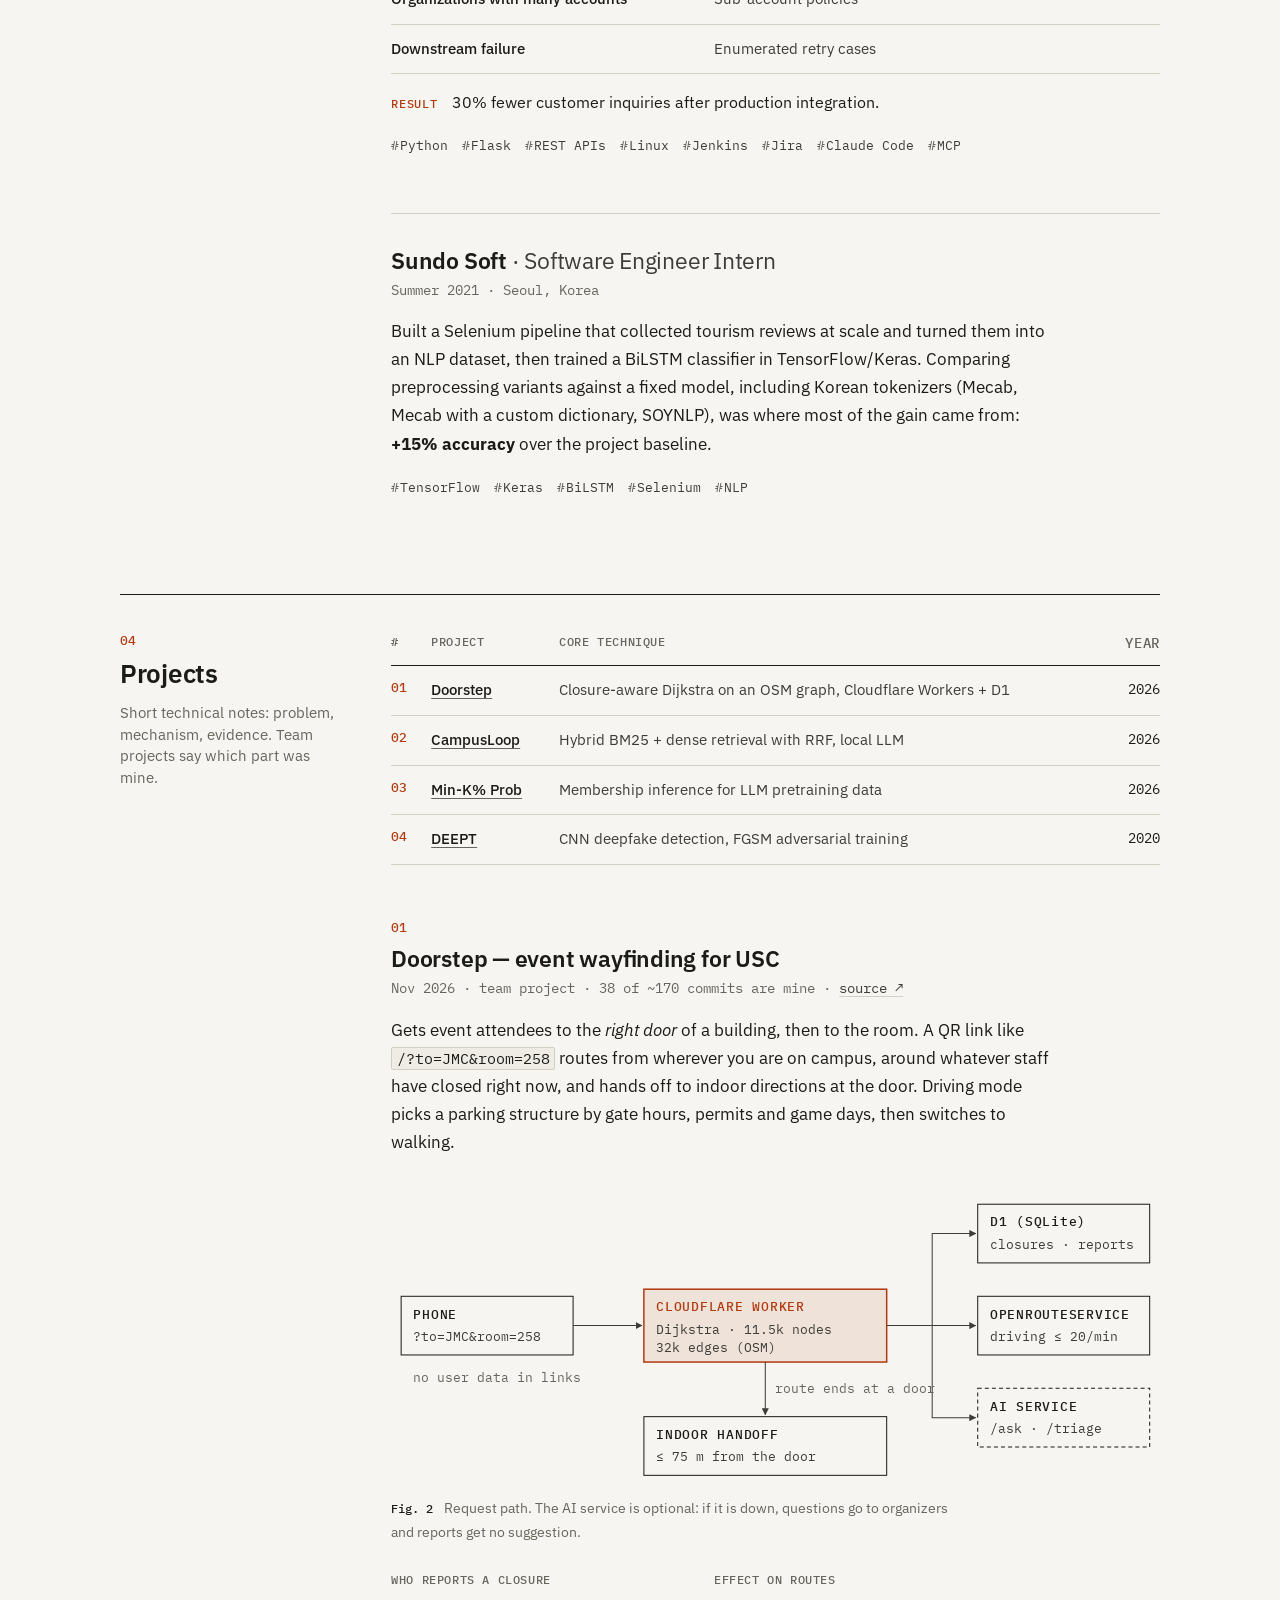
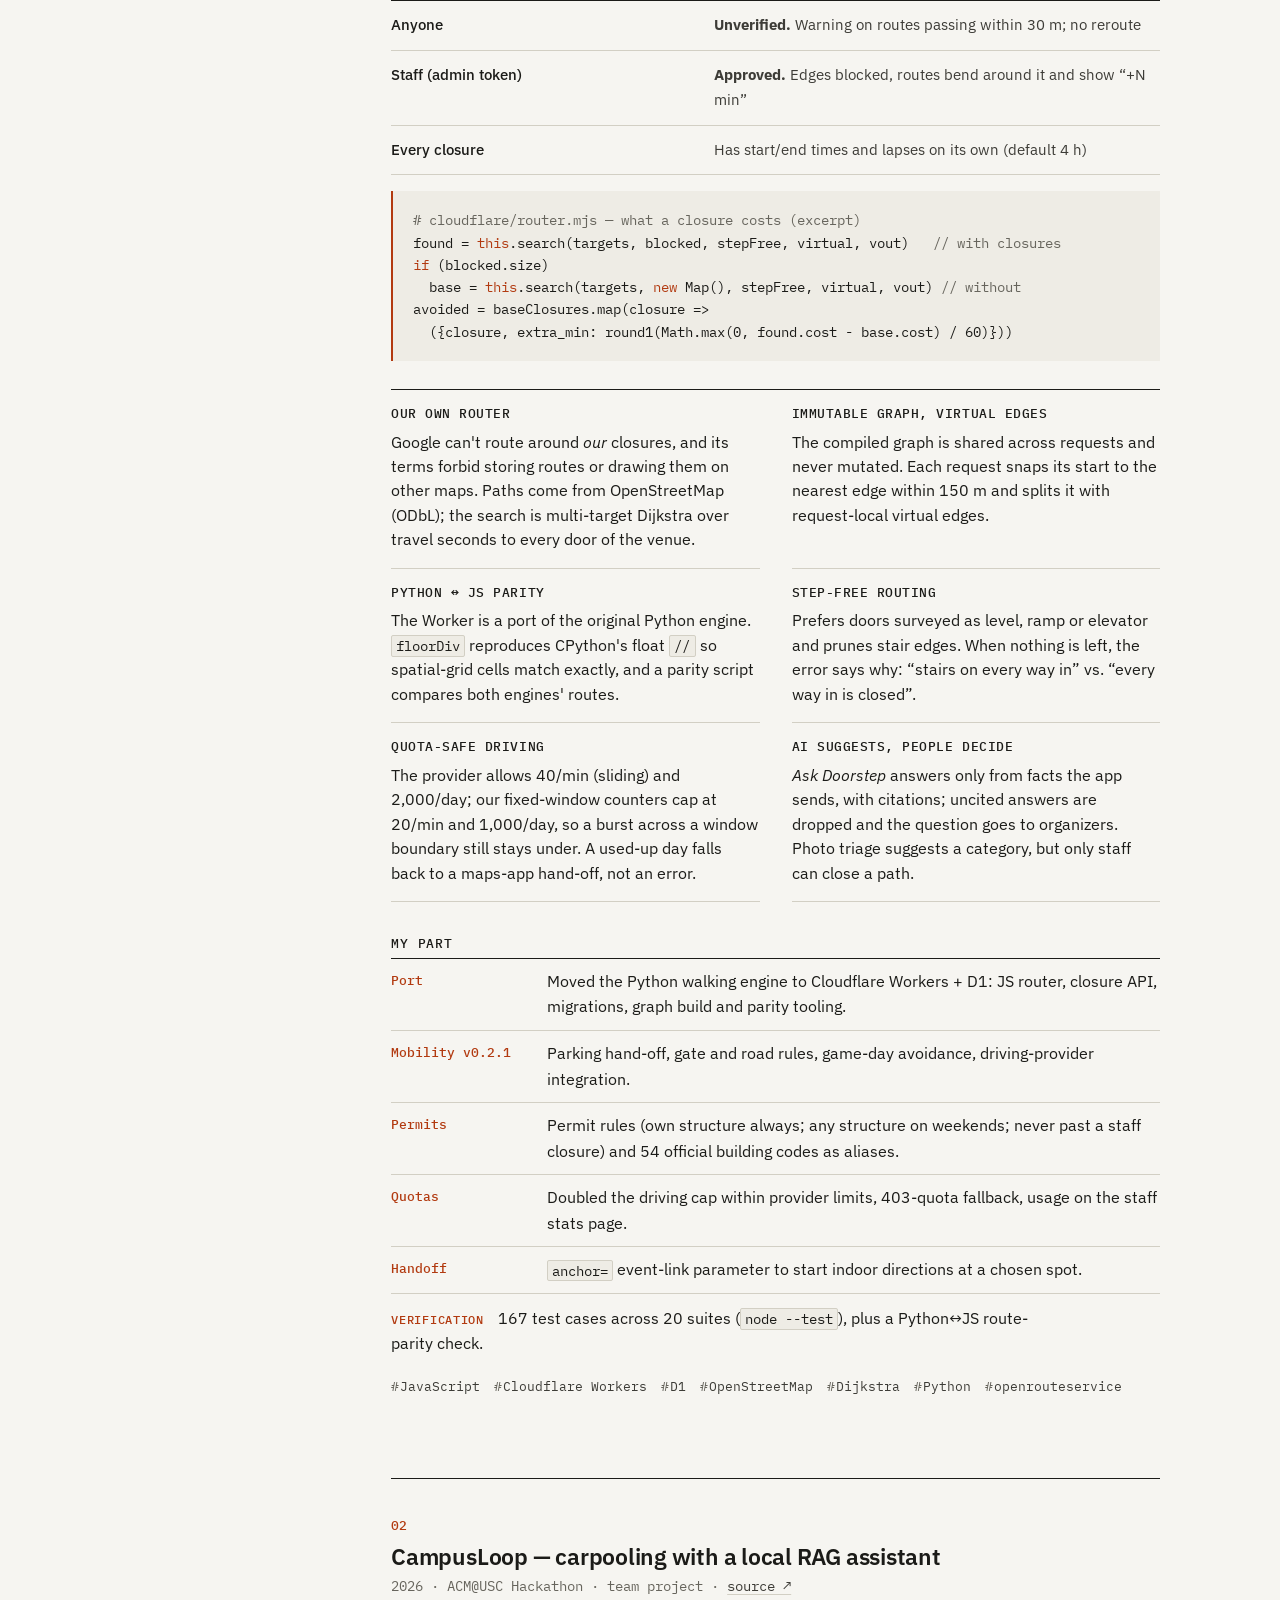
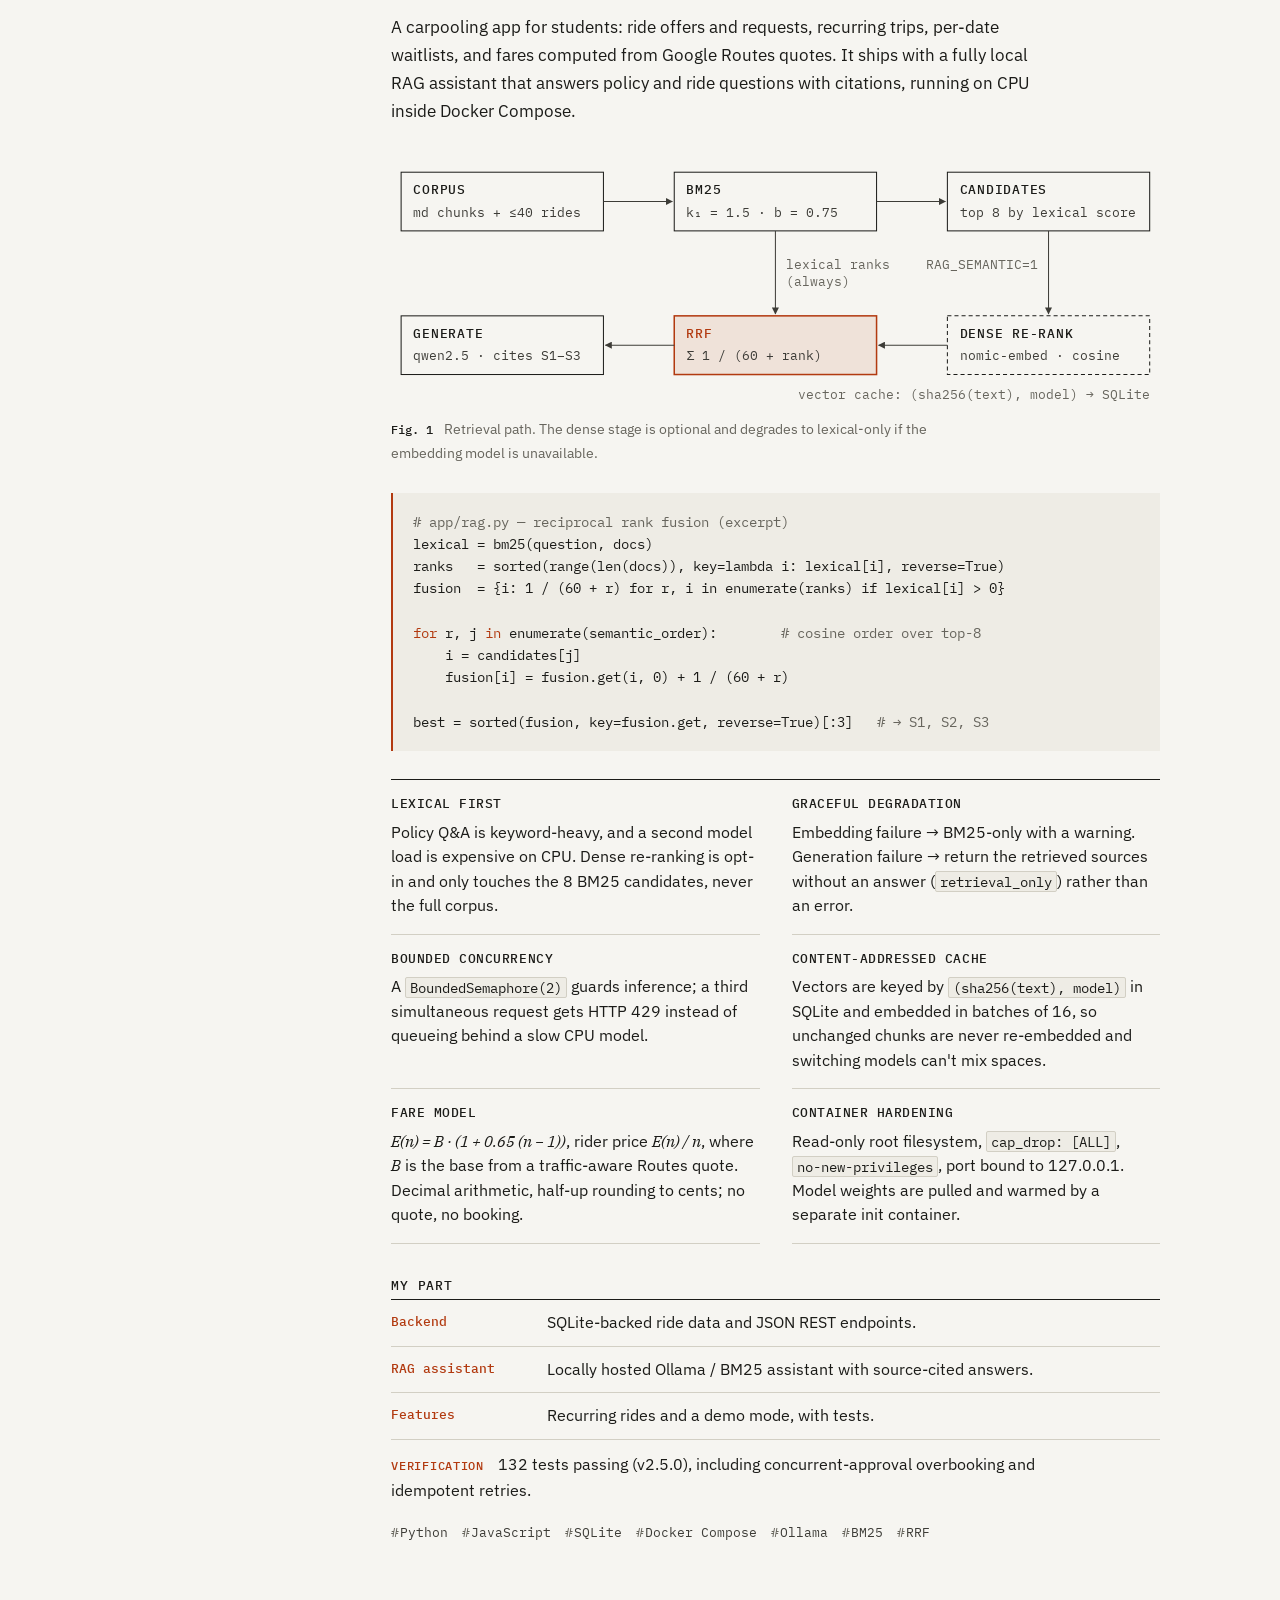
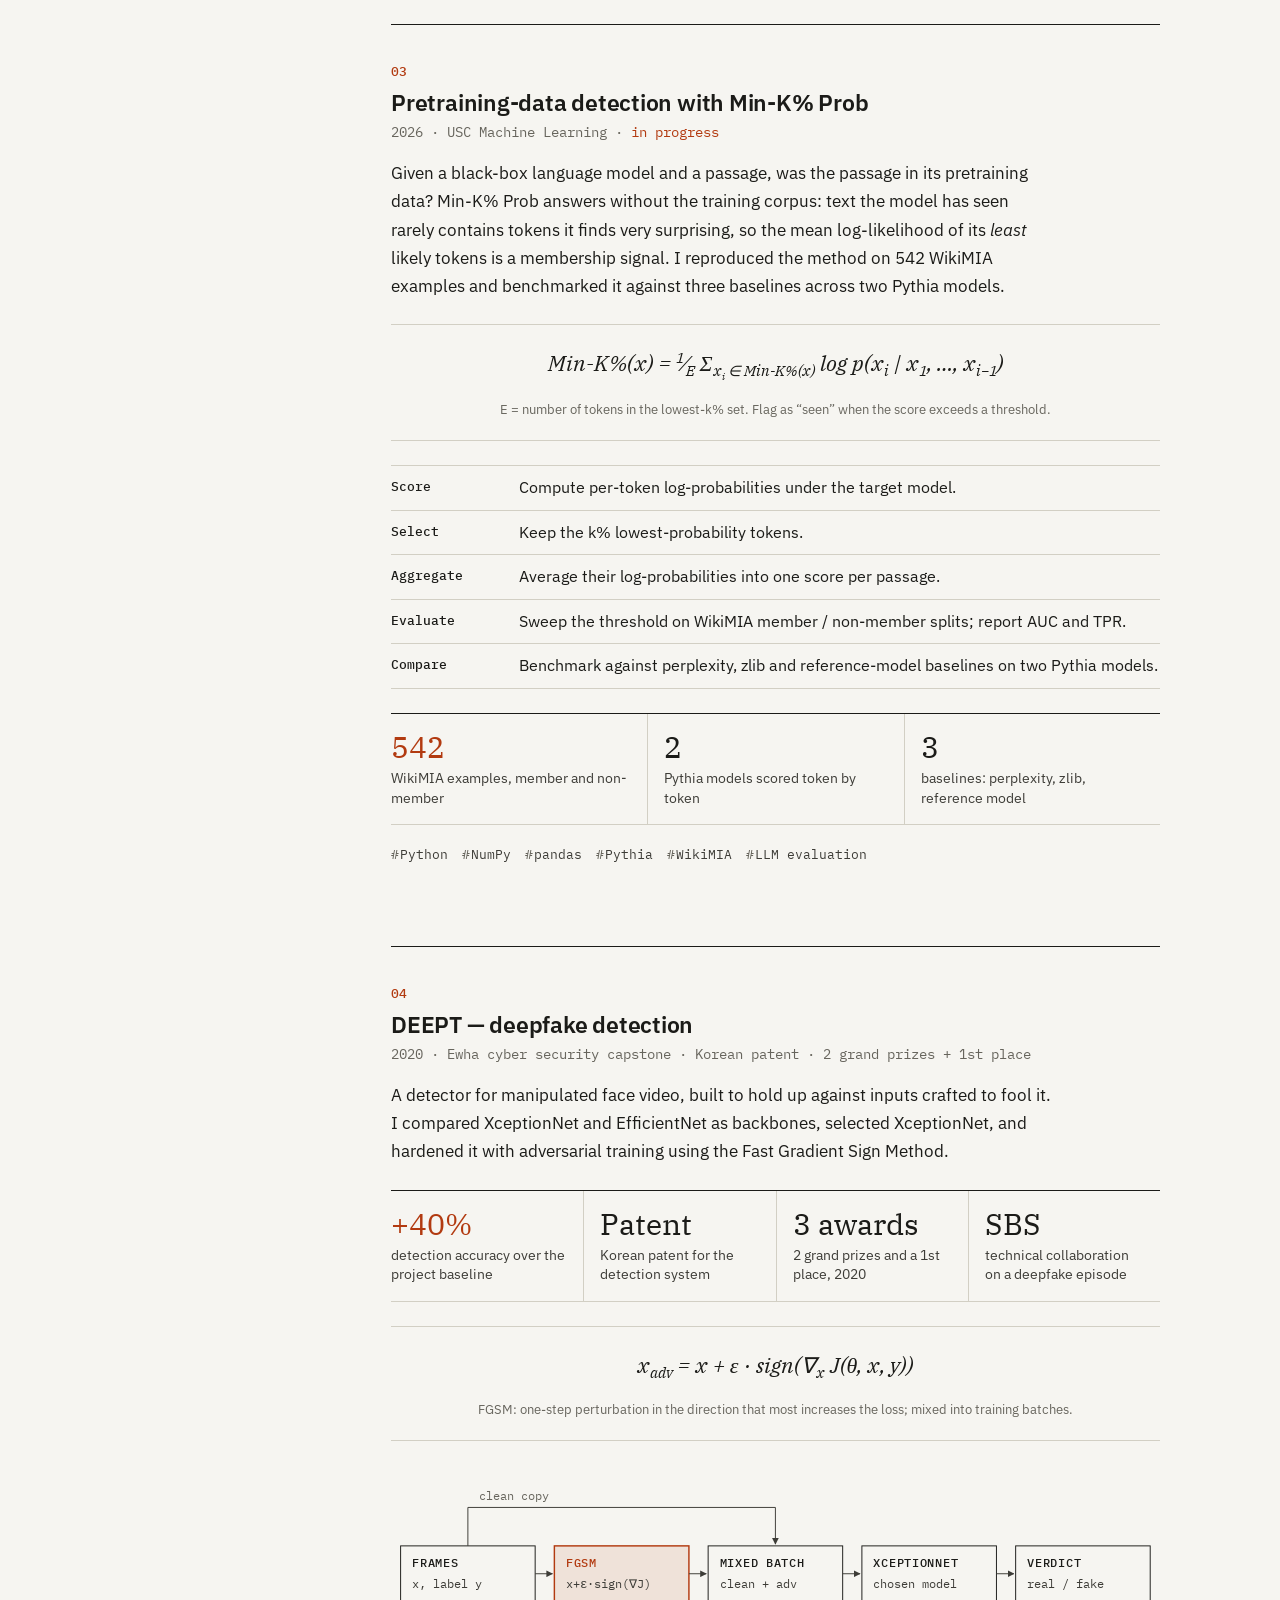
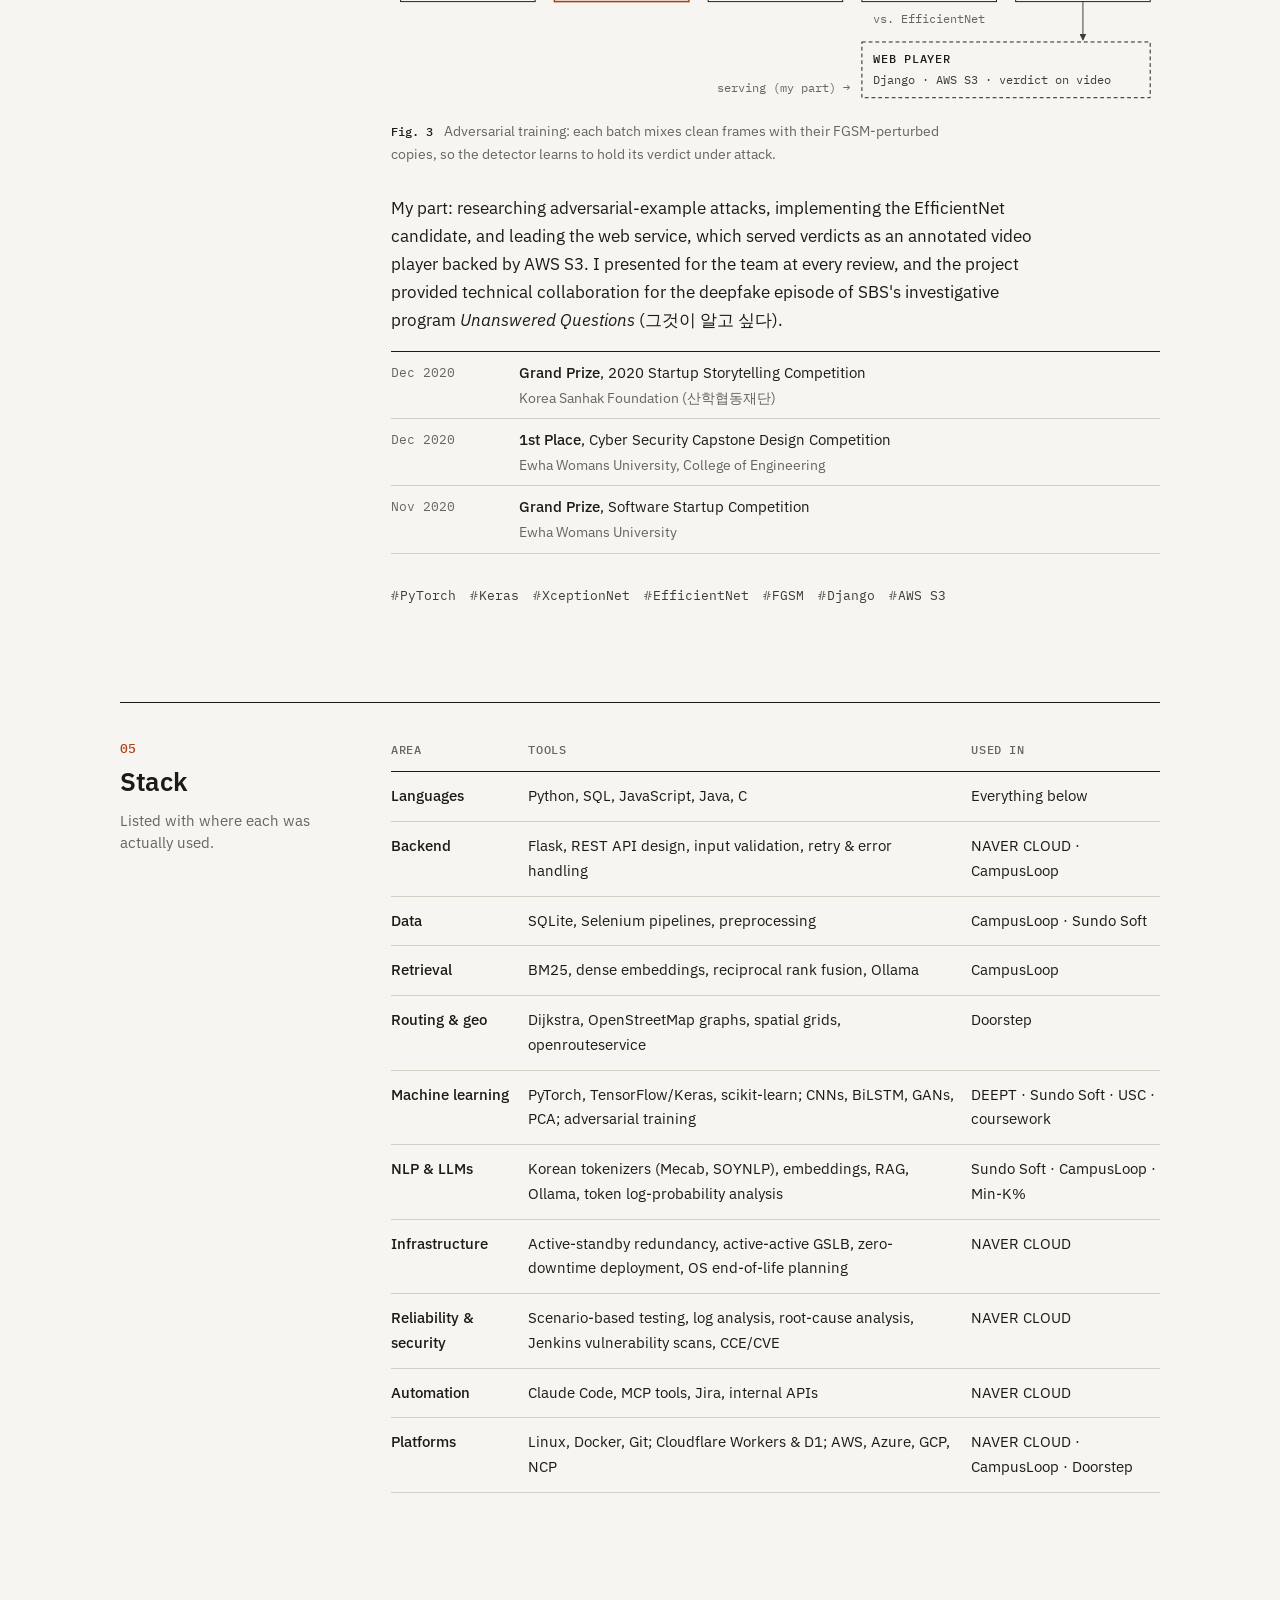
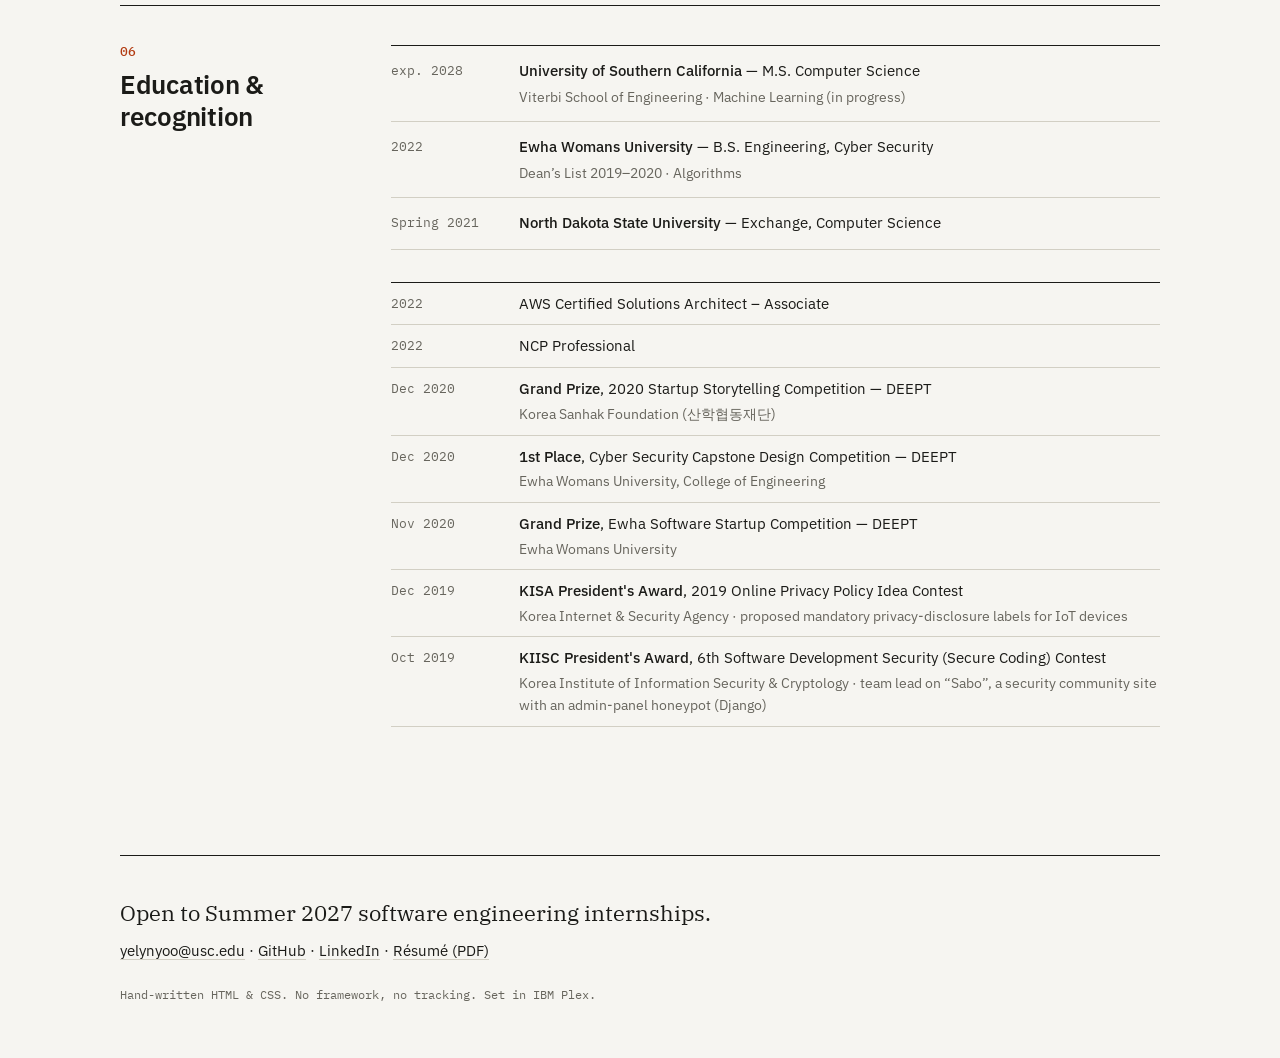
==== commit 6e83c500: "Replace résumé; make the site an installable mobile web app - assets/Yelyn_Yoo_Resume.pdf: general v" ====
--- a/index.html
+++ b/index.html
@@ -2,7 +2,7 @@
 <html lang="en">
   <head>
     <meta charset="utf-8" />
-    <meta name="viewport" content="width=device-width, initial-scale=1" />
+    <meta name="viewport" content="width=device-width, initial-scale=1, viewport-fit=cover" />
     <meta
       name="description"
       content="Yelyn Yoo — USC Computer Science M.S. student and former NAVER CLOUD engineer. Cloud security automation, backend tooling, retrieval systems, and ML evaluation."
@@ -17,6 +17,11 @@
     <meta property="og:type" content="website" />
     <title>Yelyn Yoo — Software Engineer</title>
     <link rel="icon" href="assets/favicon.svg" type="image/svg+xml" />
+    <link rel="manifest" href="manifest.webmanifest" />
+    <link rel="apple-touch-icon" href="assets/apple-touch-icon.png" />
+    <meta name="apple-mobile-web-app-capable" content="yes" />
+    <meta name="apple-mobile-web-app-status-bar-style" content="default" />
+    <meta name="apple-mobile-web-app-title" content="Yelyn Yoo" />
     <link rel="preconnect" href="https://fonts.googleapis.com" />
     <link rel="preconnect" href="https://fonts.gstatic.com" crossorigin />
     <link
@@ -74,6 +79,29 @@
         </button>
       </div>
     </header>
+
+    <nav class="tabbar" aria-label="Quick navigation">
+      <a href="#top">
+        <svg viewBox="0 0 24 24" aria-hidden="true"><path d="M4 11 12 4l8 7v9h-5v-6H9v6H4z" /></svg>
+        <span>Home</span>
+      </a>
+      <a href="#ml">
+        <svg viewBox="0 0 24 24" aria-hidden="true"><circle cx="6" cy="7" r="2" /><circle cx="6" cy="17" r="2" /><circle cx="18" cy="12" r="2" /><path d="M8 7.5 16 11.5M8 16.5 16 12.5" /></svg>
+        <span>ML</span>
+      </a>
+      <a href="#experience">
+        <svg viewBox="0 0 24 24" aria-hidden="true"><rect x="3.5" y="7.5" width="17" height="12" rx="1.5" /><path d="M9 7.5V5h6v2.5M3.5 12.5h17" /></svg>
+        <span>Work</span>
+      </a>
+      <a href="#projects">
+        <svg viewBox="0 0 24 24" aria-hidden="true"><path d="m8 8-5 4 5 4M16 8l5 4-5 4M14 5l-4 14" /></svg>
+        <span>Projects</span>
+      </a>
+      <a class="tab-cv" href="assets/Yelyn_Yoo_Resume.pdf" download>
+        <svg viewBox="0 0 24 24" aria-hidden="true"><path d="M12 4v11M7.5 10.5 12 15l4.5-4.5M5 20h14" /></svg>
+        <span>Résumé</span>
+      </a>
+    </nav>
 
     <main id="main">
       <!-- ───────────────────────── Intro ───────────────────────── -->
--- a/styles.css
+++ b/styles.css
@@ -225,6 +225,11 @@
   border-color: var(--fg-3);
 }
 
+/* mobile tab bar (shown under 720px) */
+.tabbar {
+  display: none;
+}
+
 /* ── Intro ────────────────────────────────────────────────────── */
 
 .intro {
@@ -1211,16 +1216,100 @@
     font-size: 16px;
   }
 
+  /* app shell: compact top bar, bottom tab bar */
+  .site-header {
+    padding-top: env(safe-area-inset-top);
+  }
+
   .header-row {
-    height: auto;
-    flex-wrap: wrap;
-    row-gap: 4px;
-    padding-top: 10px;
-    padding-bottom: 8px;
-  }
-
+    height: 52px;
+  }
+
+  .site-nav,
   .header-cv {
+    display: none;
+  }
+
+  .theme-toggle {
     margin-left: auto;
+  }
+
+  .tabbar {
+    position: fixed;
+    left: 0;
+    right: 0;
+    bottom: 0;
+    z-index: 6;
+    display: grid;
+    grid-template-columns: repeat(5, 1fr);
+    padding: 0 max(8px, env(safe-area-inset-right)) env(safe-area-inset-bottom) max(8px, env(safe-area-inset-left));
+    background: var(--bg);
+    border-top: 1px solid var(--rule-strong);
+  }
+
+  .tabbar a {
+    display: flex;
+    flex-direction: column;
+    align-items: center;
+    justify-content: center;
+    gap: 3px;
+    min-height: 58px;
+    font: 500 11px/1 var(--mono);
+    letter-spacing: 0.02em;
+    color: var(--fg-3);
+    text-decoration: none;
+    position: relative;
+  }
+
+  .tabbar svg {
+    width: 22px;
+    height: 22px;
+    fill: none;
+    stroke: currentColor;
+    stroke-width: 1.6;
+    stroke-linecap: round;
+    stroke-linejoin: round;
+  }
+
+  .tabbar a.active {
+    color: var(--fg);
+  }
+
+  .tabbar a.active::before {
+    content: "";
+    position: absolute;
+    top: -1px;
+    left: 22%;
+    right: 22%;
+    height: 2px;
+    background: var(--accent);
+  }
+
+  .tabbar .tab-cv {
+    color: var(--accent);
+  }
+
+  body {
+    padding-bottom: calc(60px + env(safe-area-inset-bottom));
+  }
+
+  .site-footer {
+    padding-bottom: 32px;
+  }
+
+  /* wide diagrams scroll sideways; say so */
+  .diagram {
+    position: relative;
+  }
+
+  .diagram::before {
+    content: "Swipe to see the whole diagram →";
+    position: sticky;
+    left: 0;
+    display: block;
+    margin-bottom: 8px;
+    font: 11.5px var(--mono);
+    color: var(--fg-3);
   }
 
   .stats {
@@ -1264,7 +1353,7 @@
   }
 
   html {
-    scroll-padding-top: 96px;
+    scroll-padding-top: 68px;
   }
 
   .lede {
@@ -1319,6 +1408,41 @@
     font-size: 17px;
   }
 
+  .code {
+    font-size: 12px;
+    padding: 14px 16px;
+  }
+
+  .proj-index thead {
+    display: none;
+  }
+
+  .proj-index tr {
+    display: grid;
+    grid-template-columns: 32px minmax(0, 1fr) auto;
+    column-gap: 10px;
+    padding: 12px 0;
+    border-bottom: 1px solid var(--rule);
+  }
+
+  .proj-index th,
+  .proj-index td {
+    border: 0;
+    padding: 0;
+  }
+
+  .proj-index td:nth-of-type(2) {
+    grid-column: 2 / -1;
+    grid-row: 2;
+    font-size: 14.5px;
+    margin-top: 2px;
+  }
+
+  .proj-index td.num {
+    grid-column: 3;
+    grid-row: 1;
+  }
+
   .ml {
     min-width: 0;
   }
